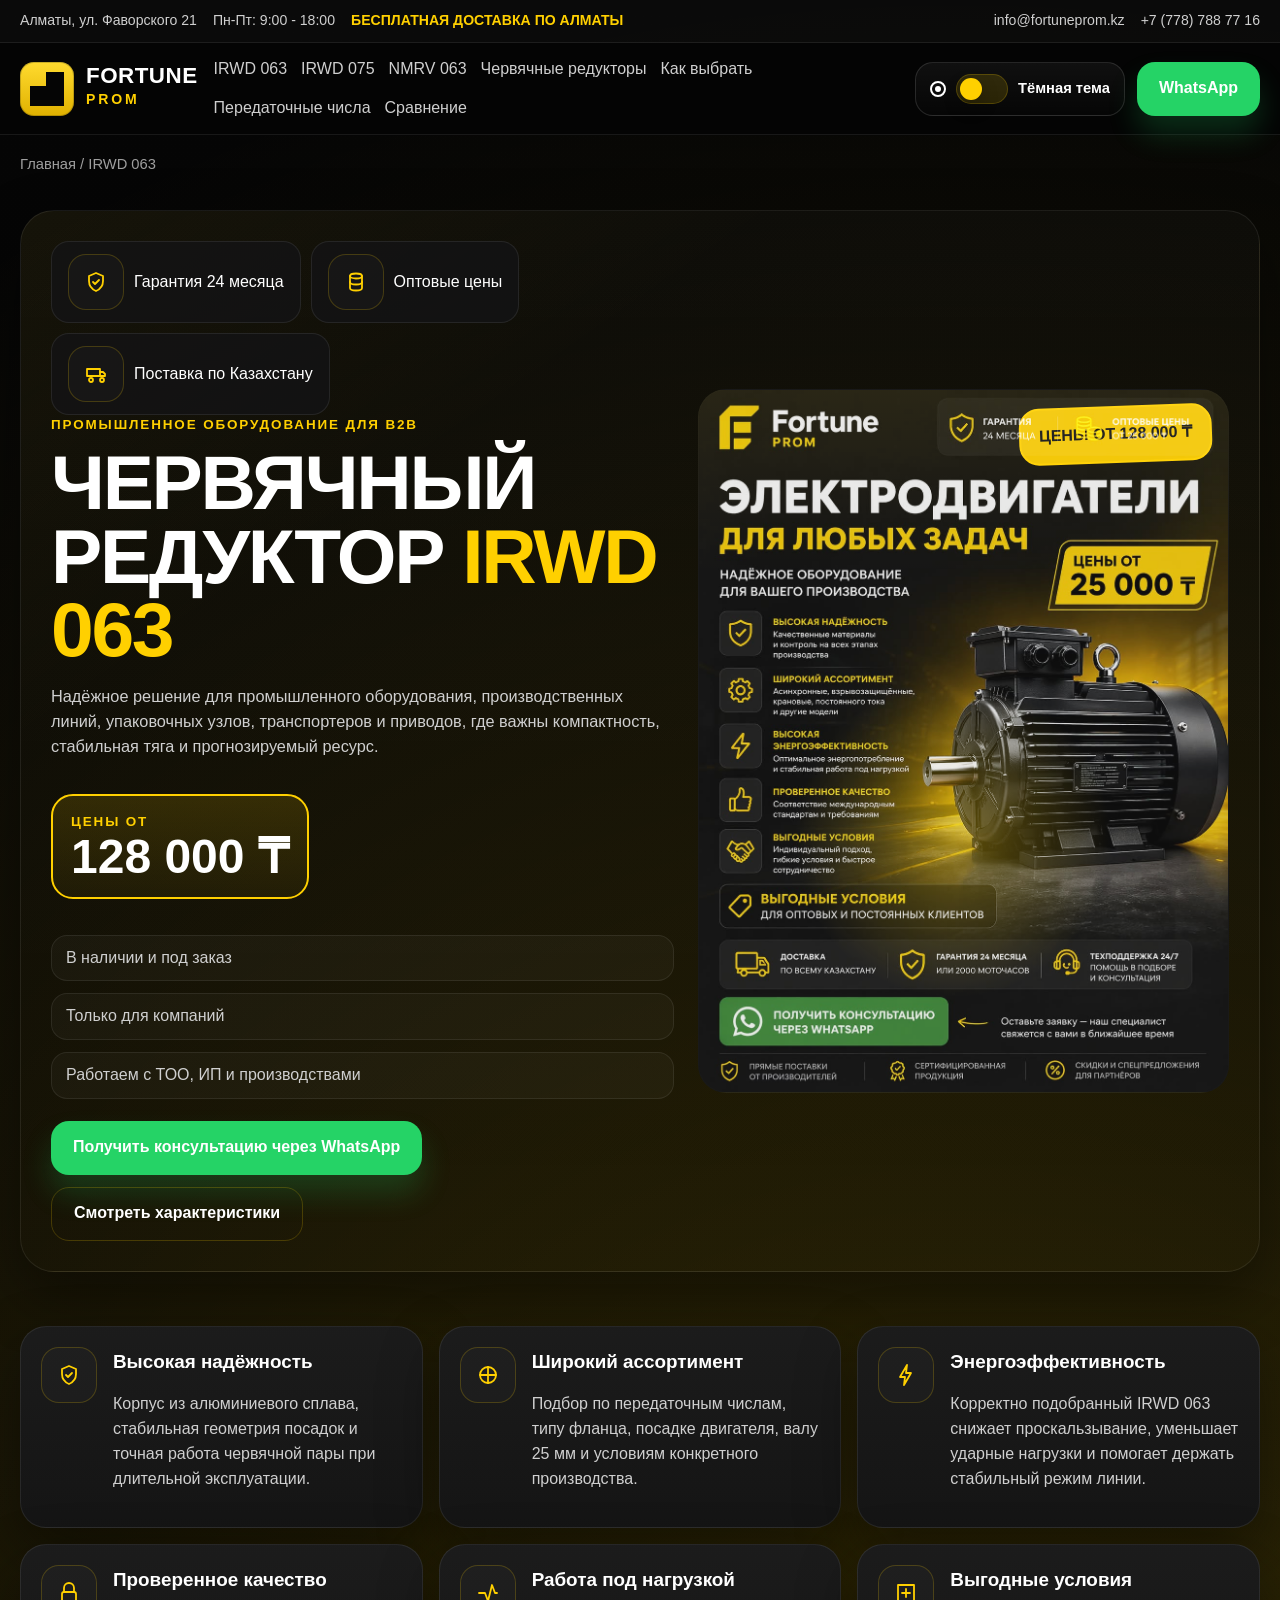
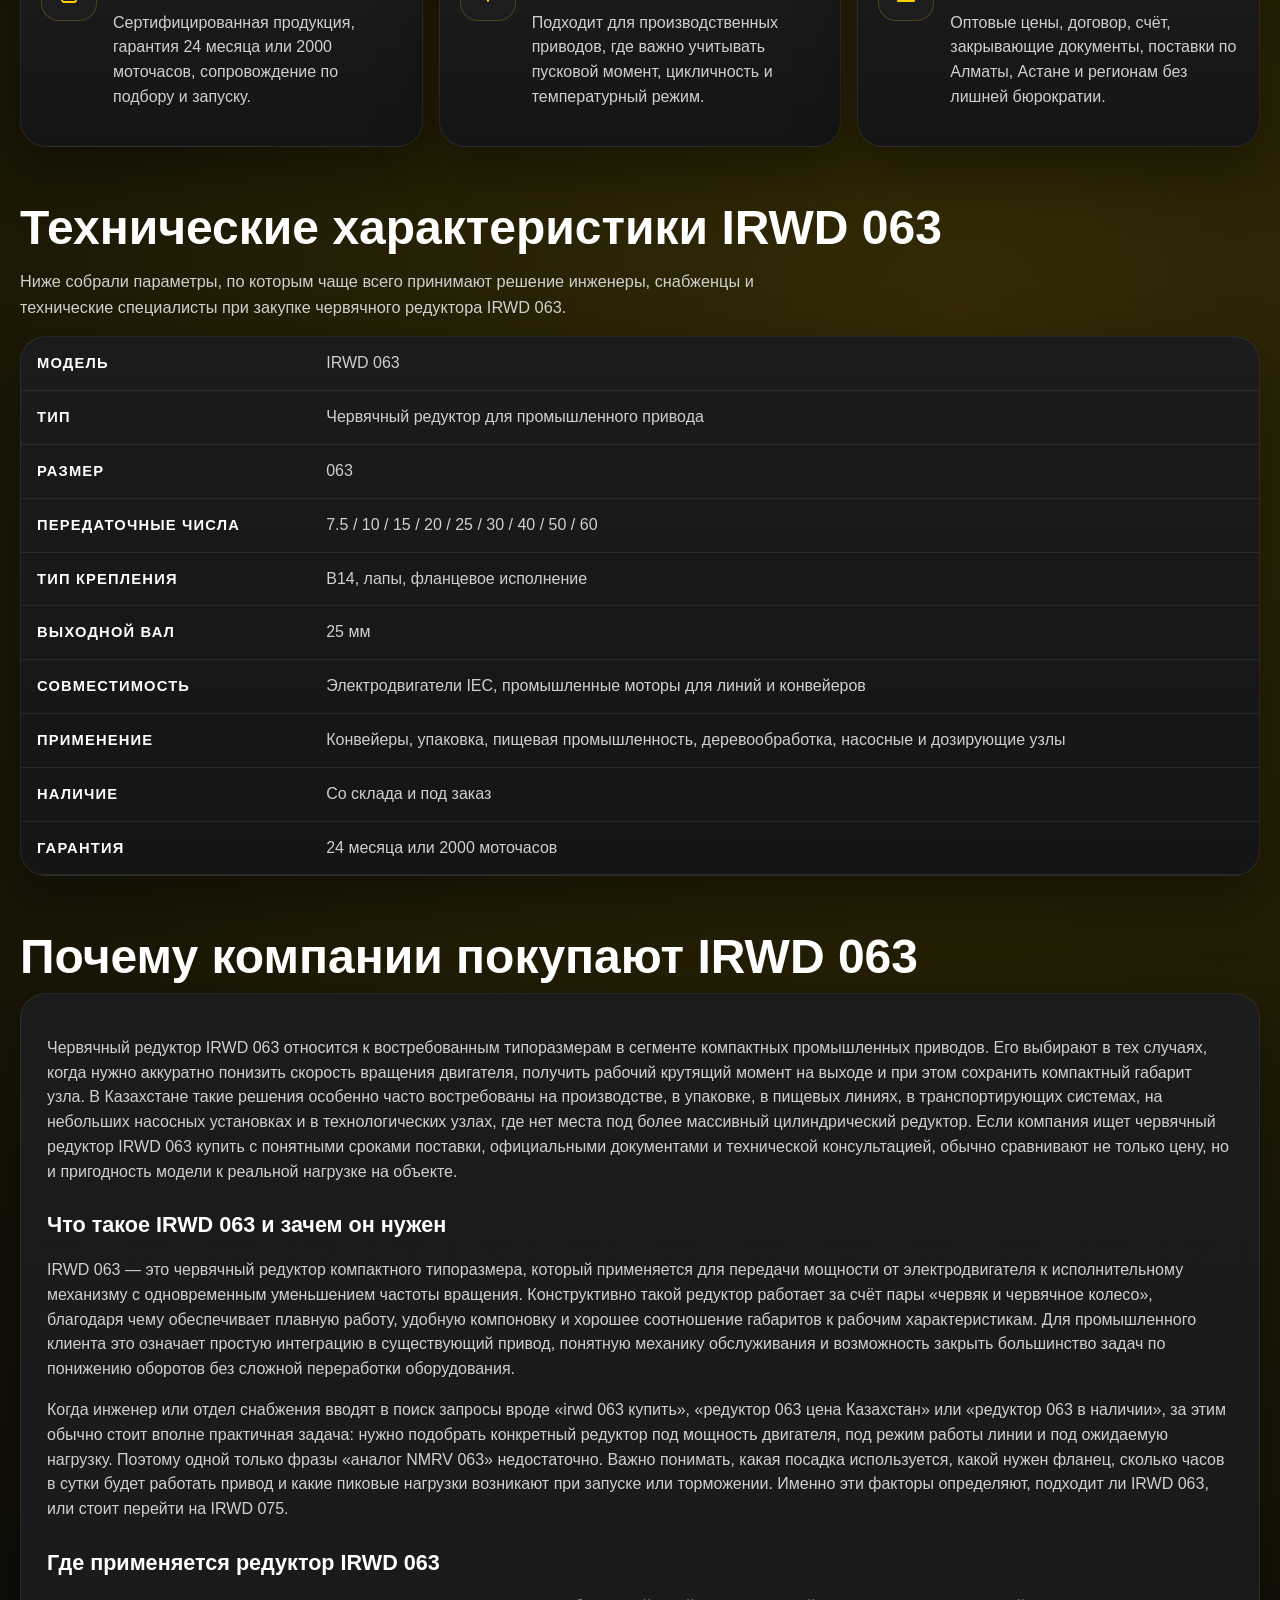
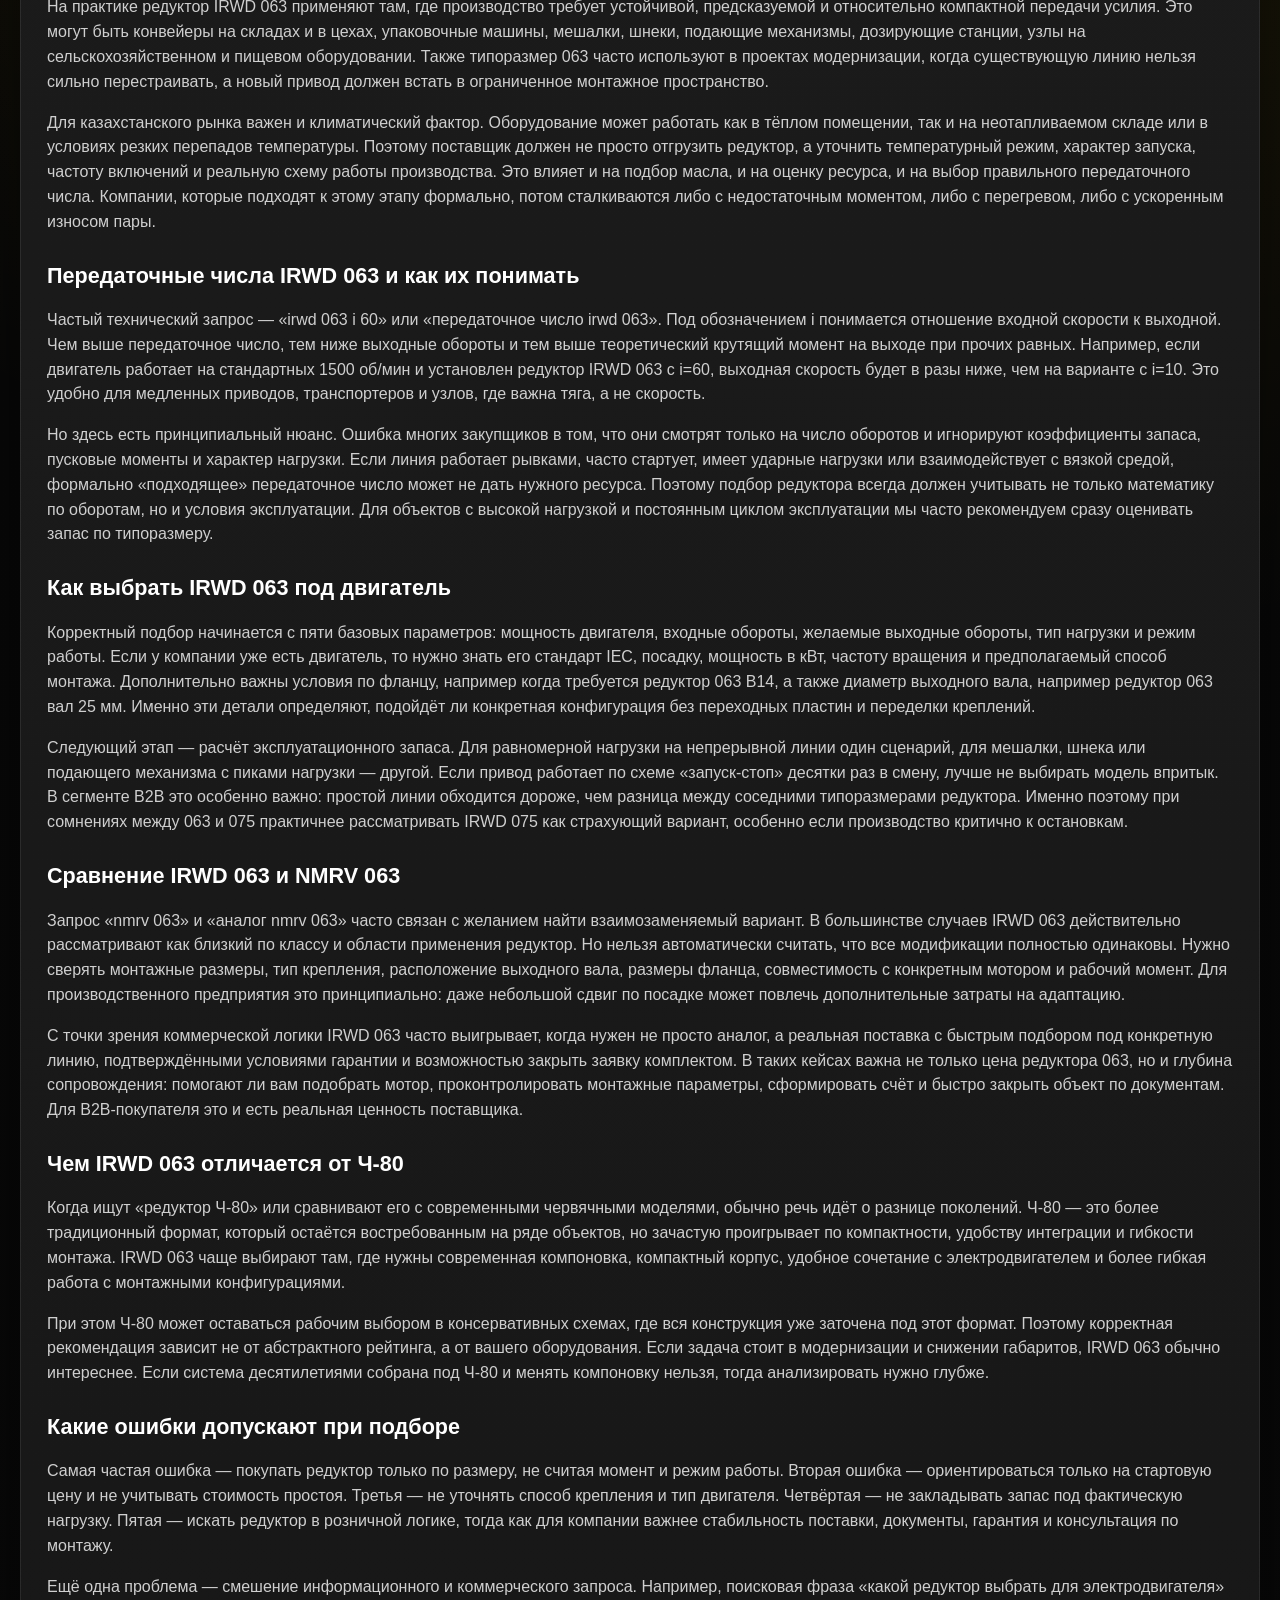
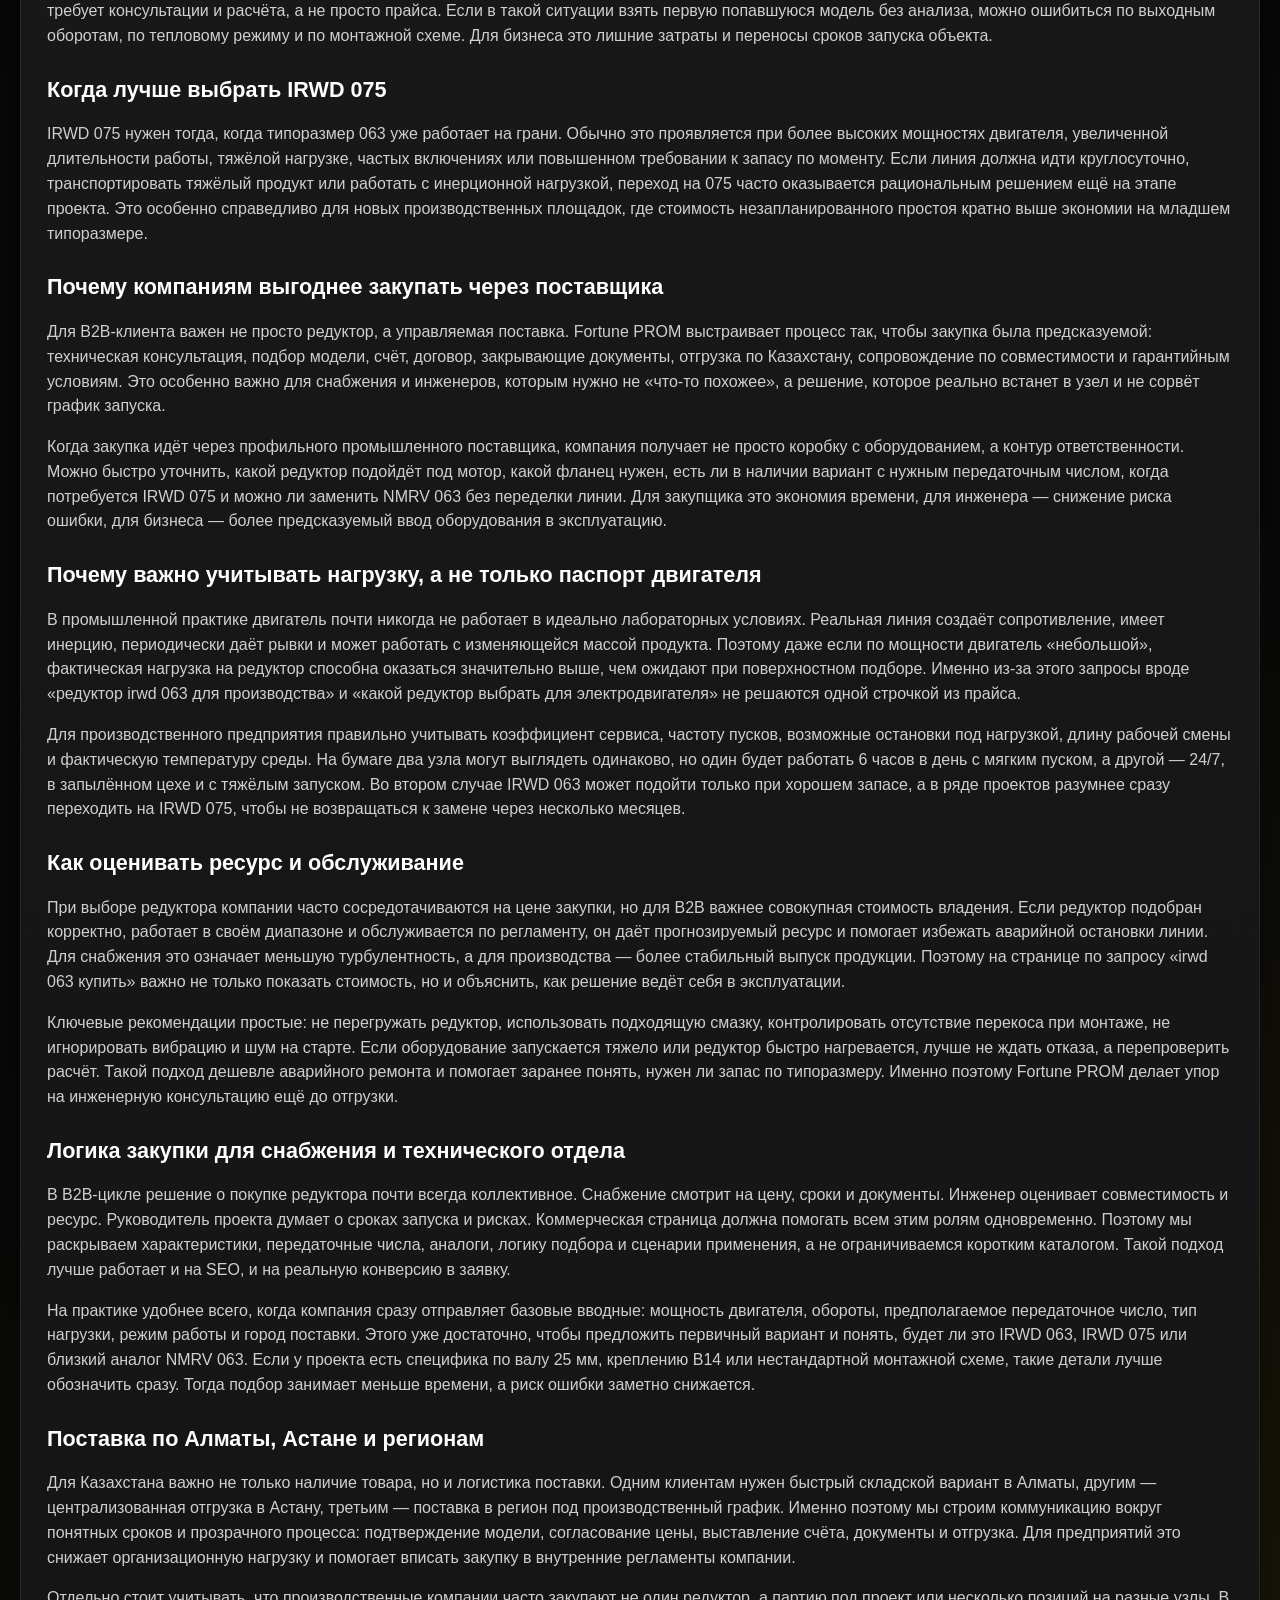
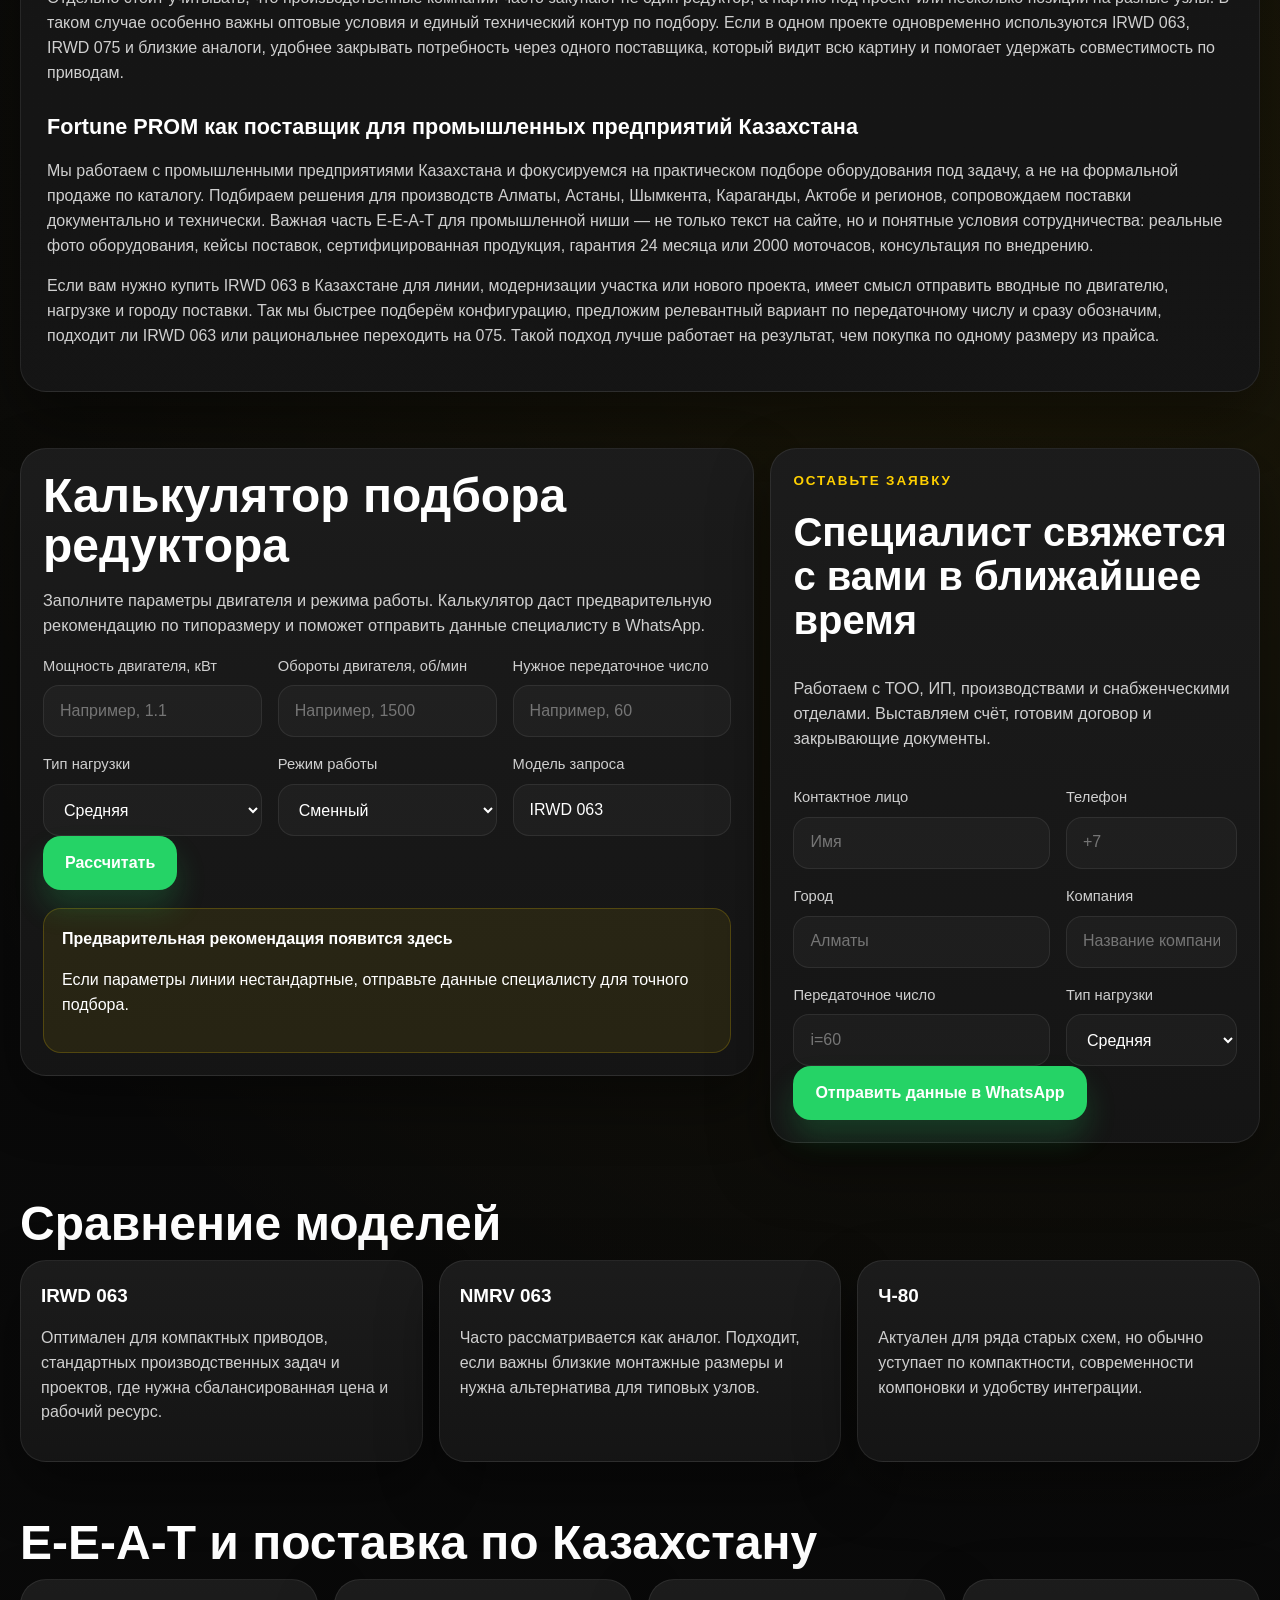
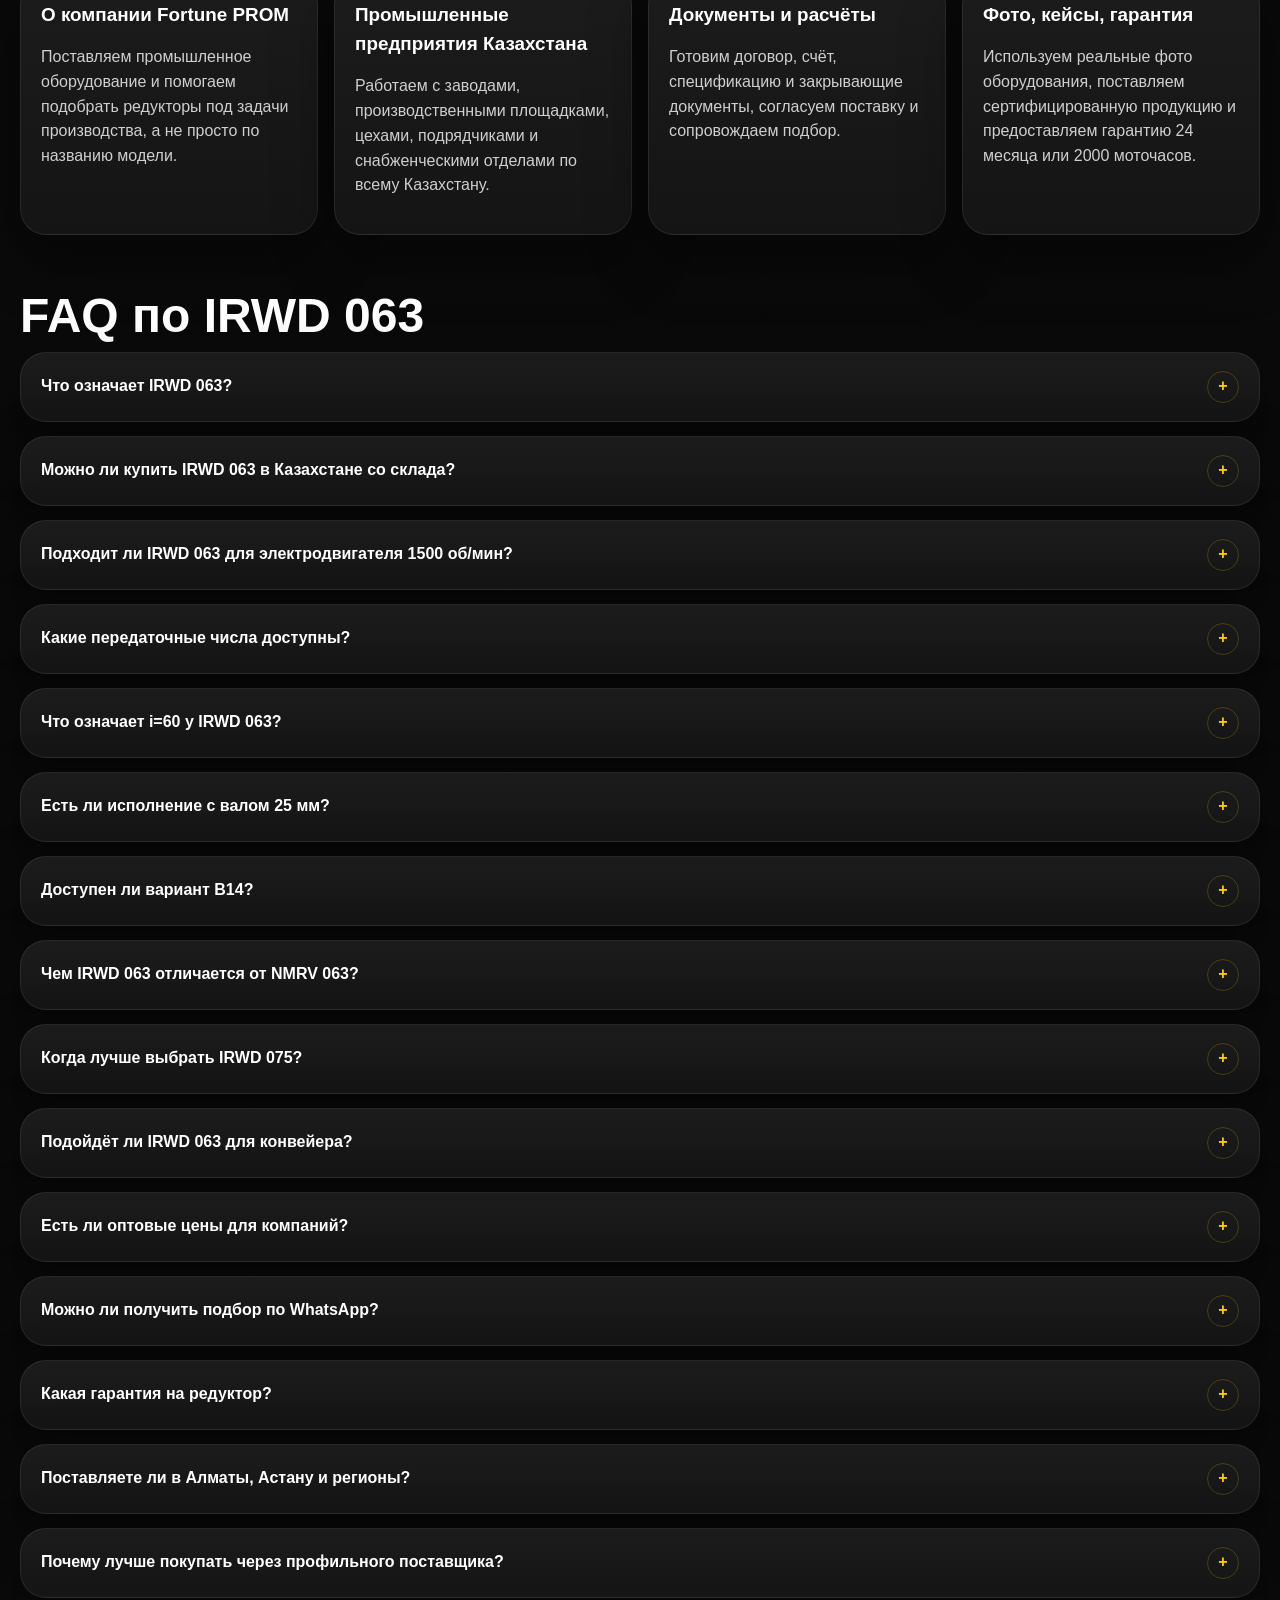
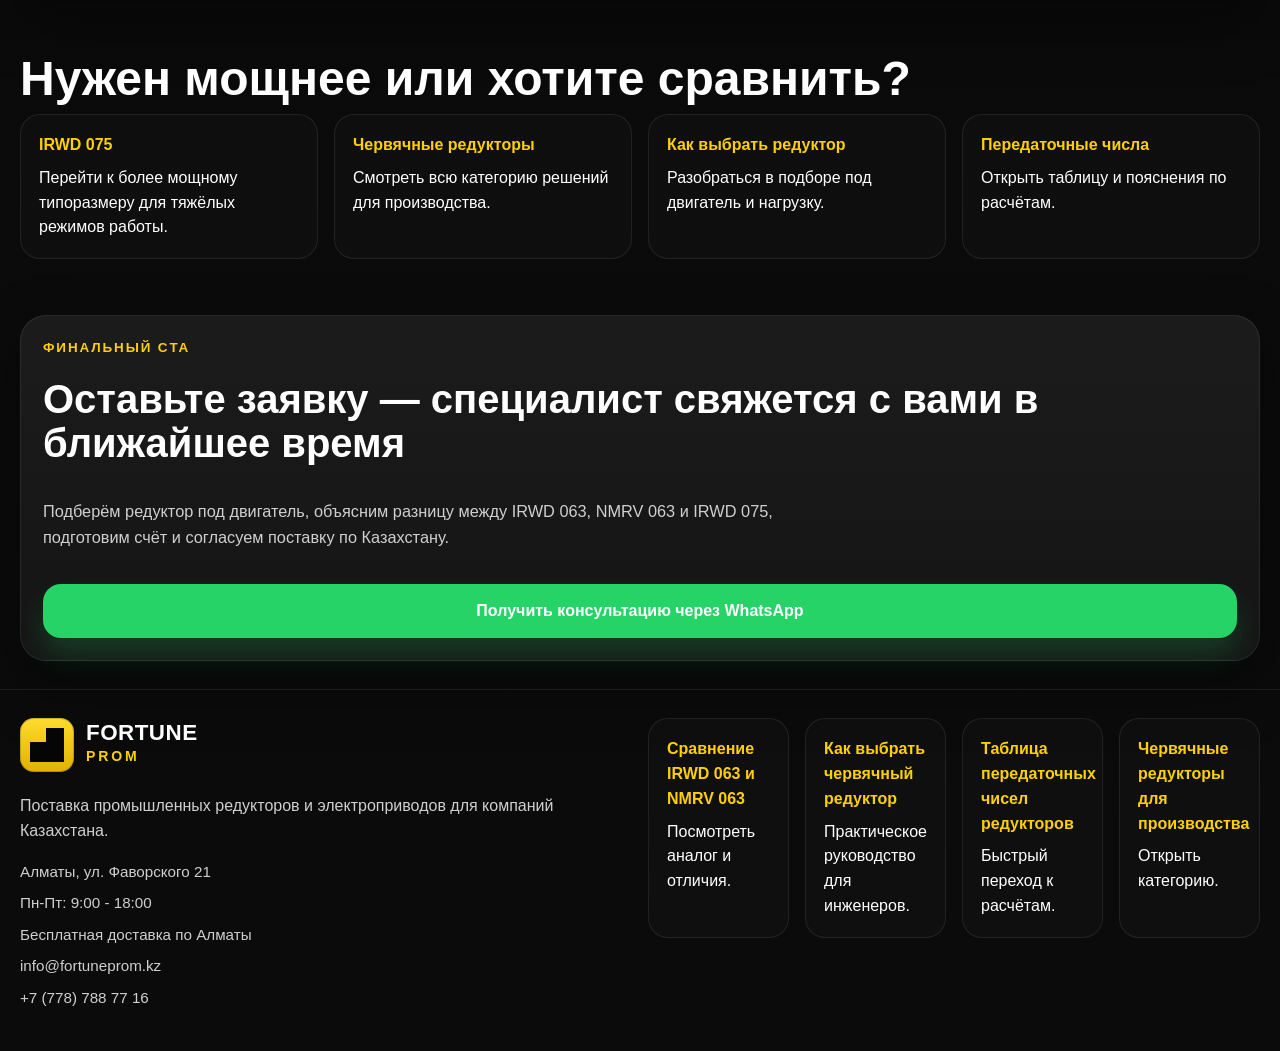
==== index.html @ ce967de5 "Add root index redirect for GitHub Pages" ====
<!DOCTYPE html>
<html lang="ru">
<head>
  <meta charset="UTF-8">
  <meta name="viewport" content="width=device-width, initial-scale=1.0">
  <title>Fortune PROM — IRWD 063</title>
  <meta name="description" content="Переход на основную страницу червячного редуктора IRWD 063.">
  <meta http-equiv="refresh" content="0; url=./irwd-063/">
  <link rel="canonical" href="https://dragunovlab.github.io/irwd-063/irwd-063/">
  <script>
    window.location.replace("./irwd-063/");
  </script>
</head>
<body>
  <p>Перенаправление на <a href="./irwd-063/">основную страницу IRWD 063</a>...</p>
</body>
</html>
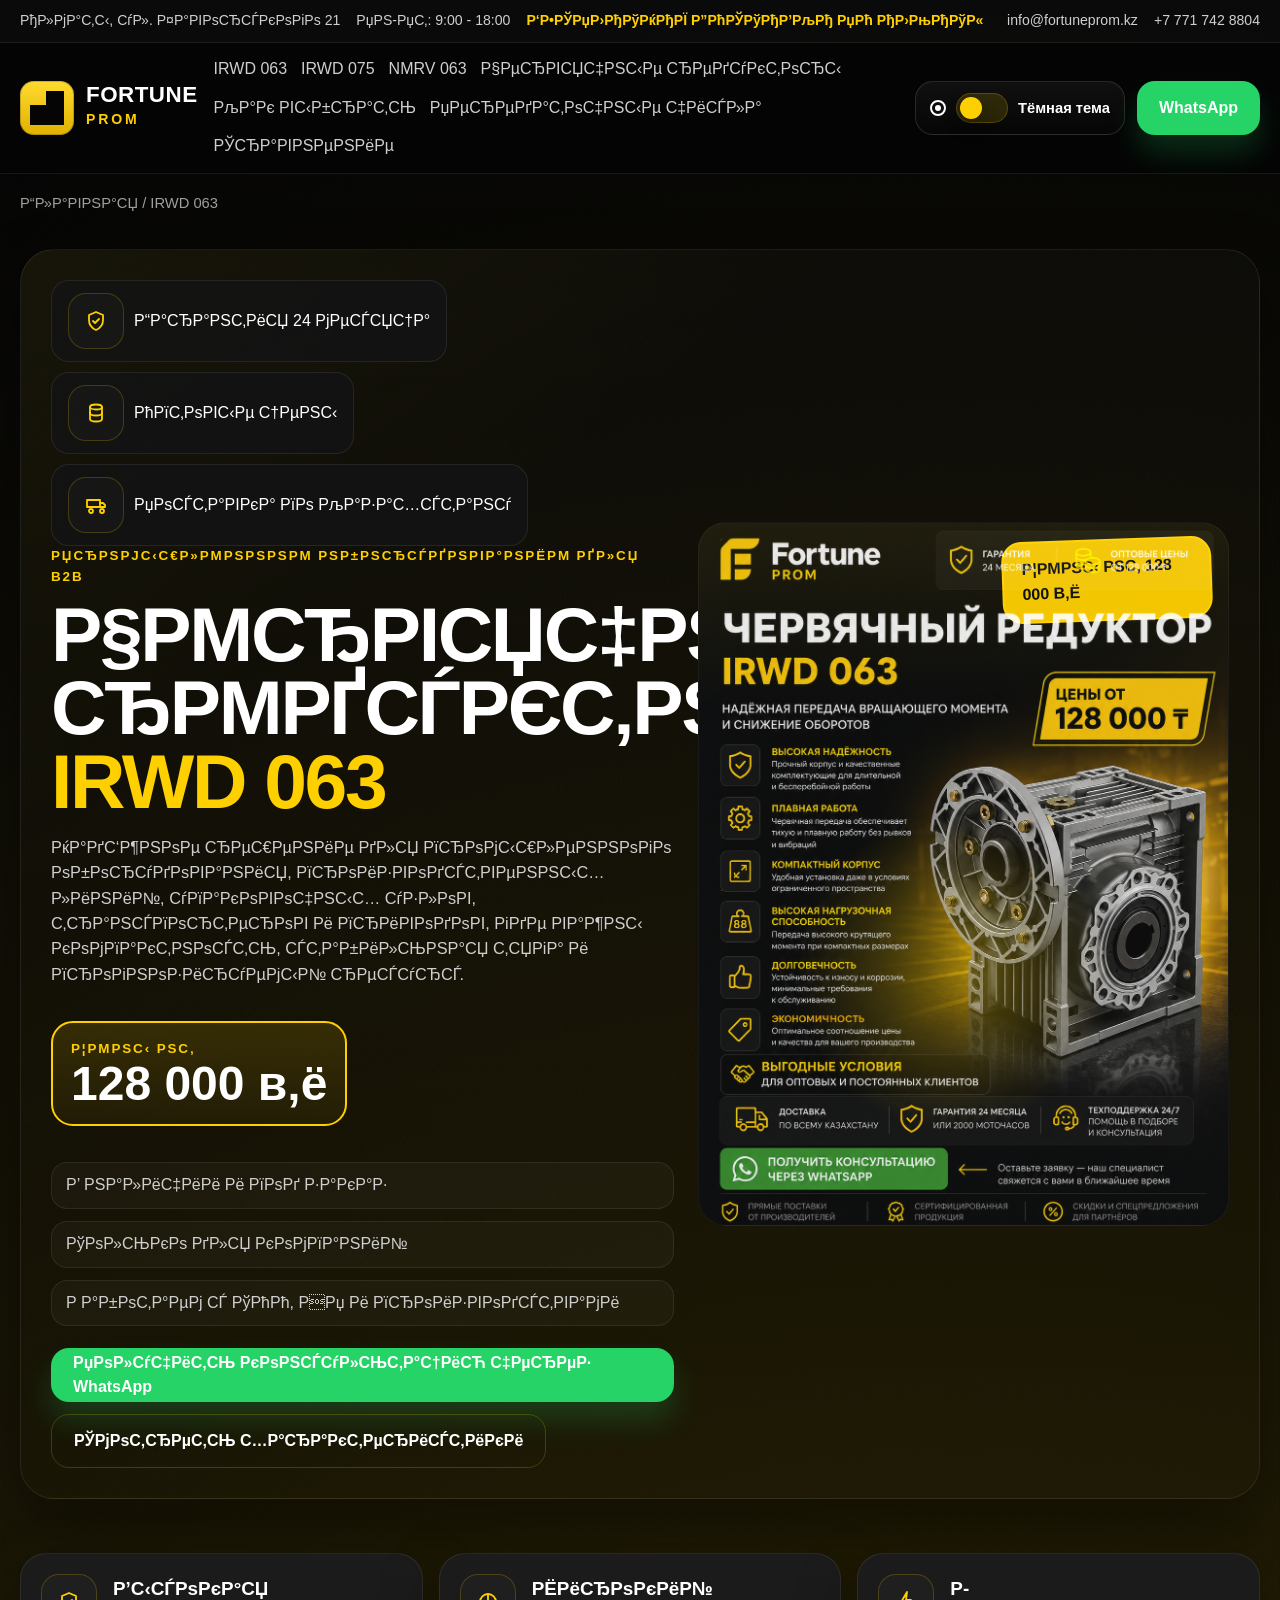
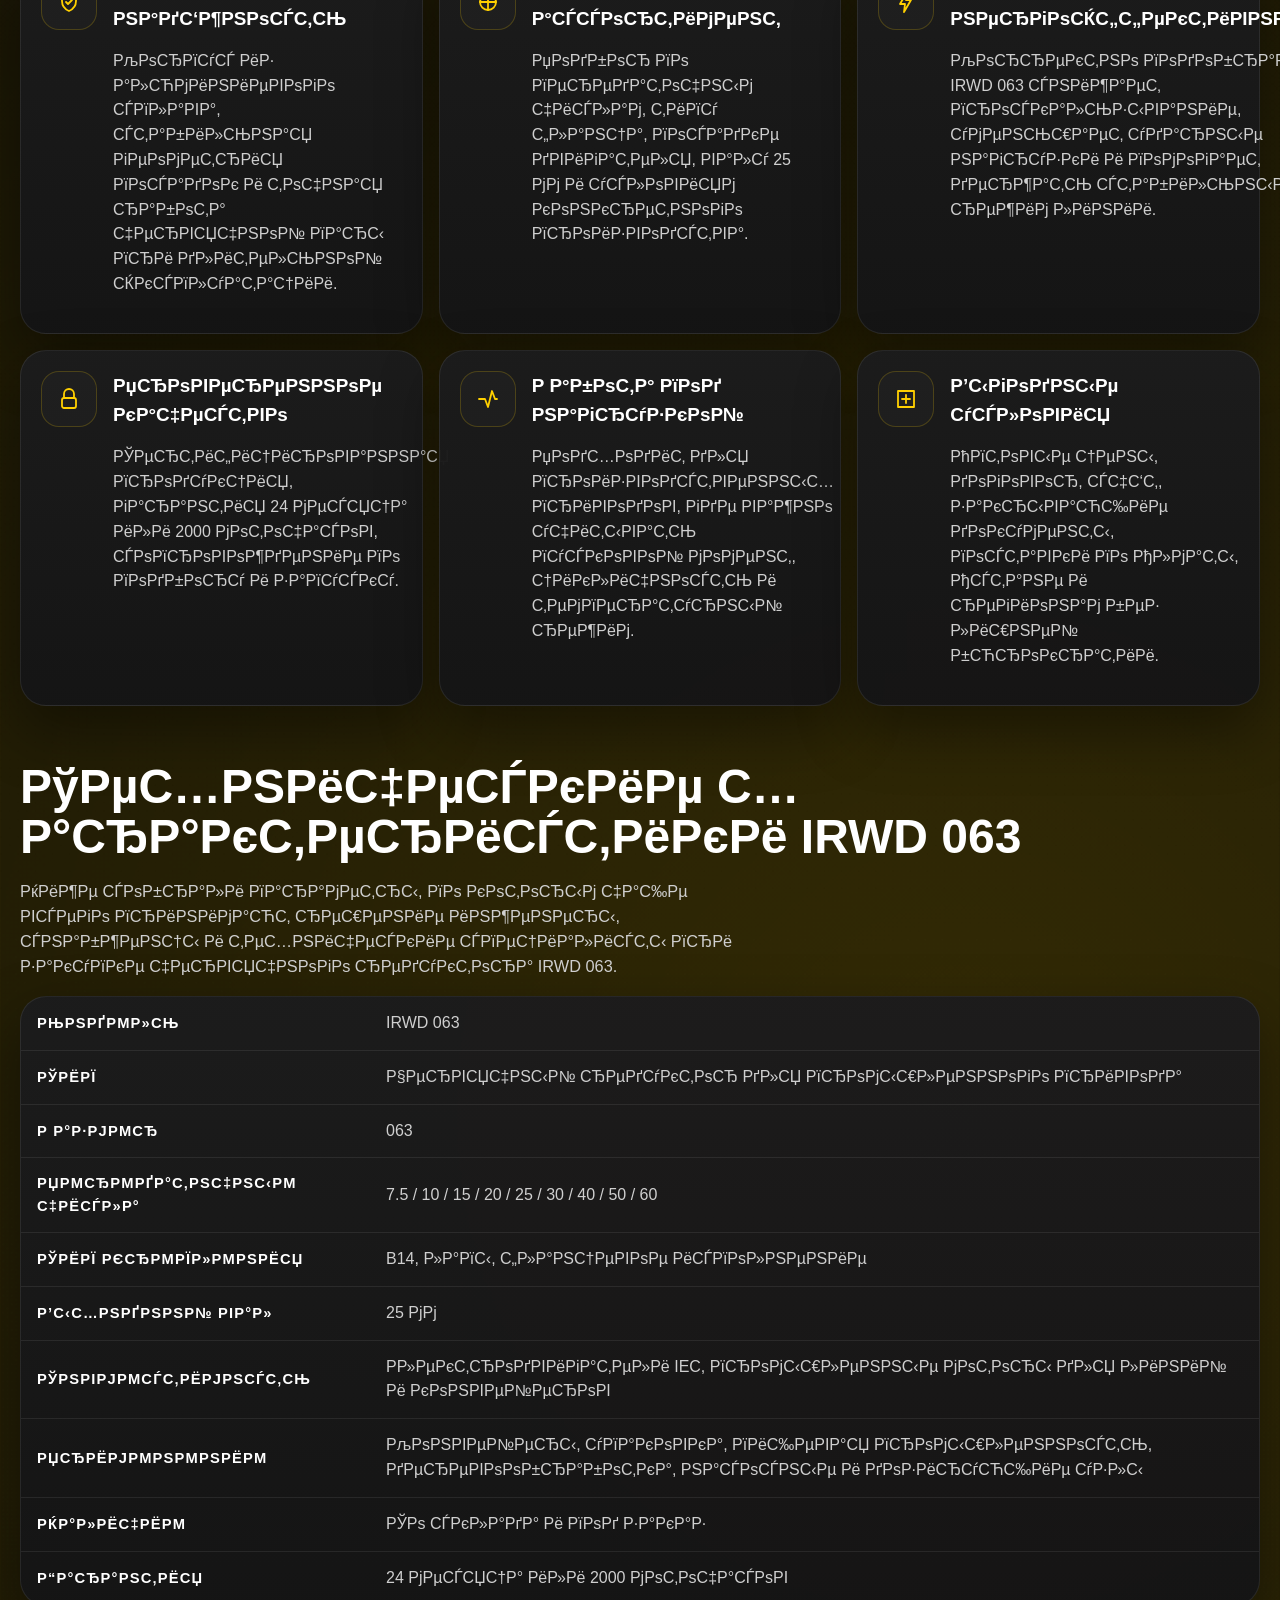
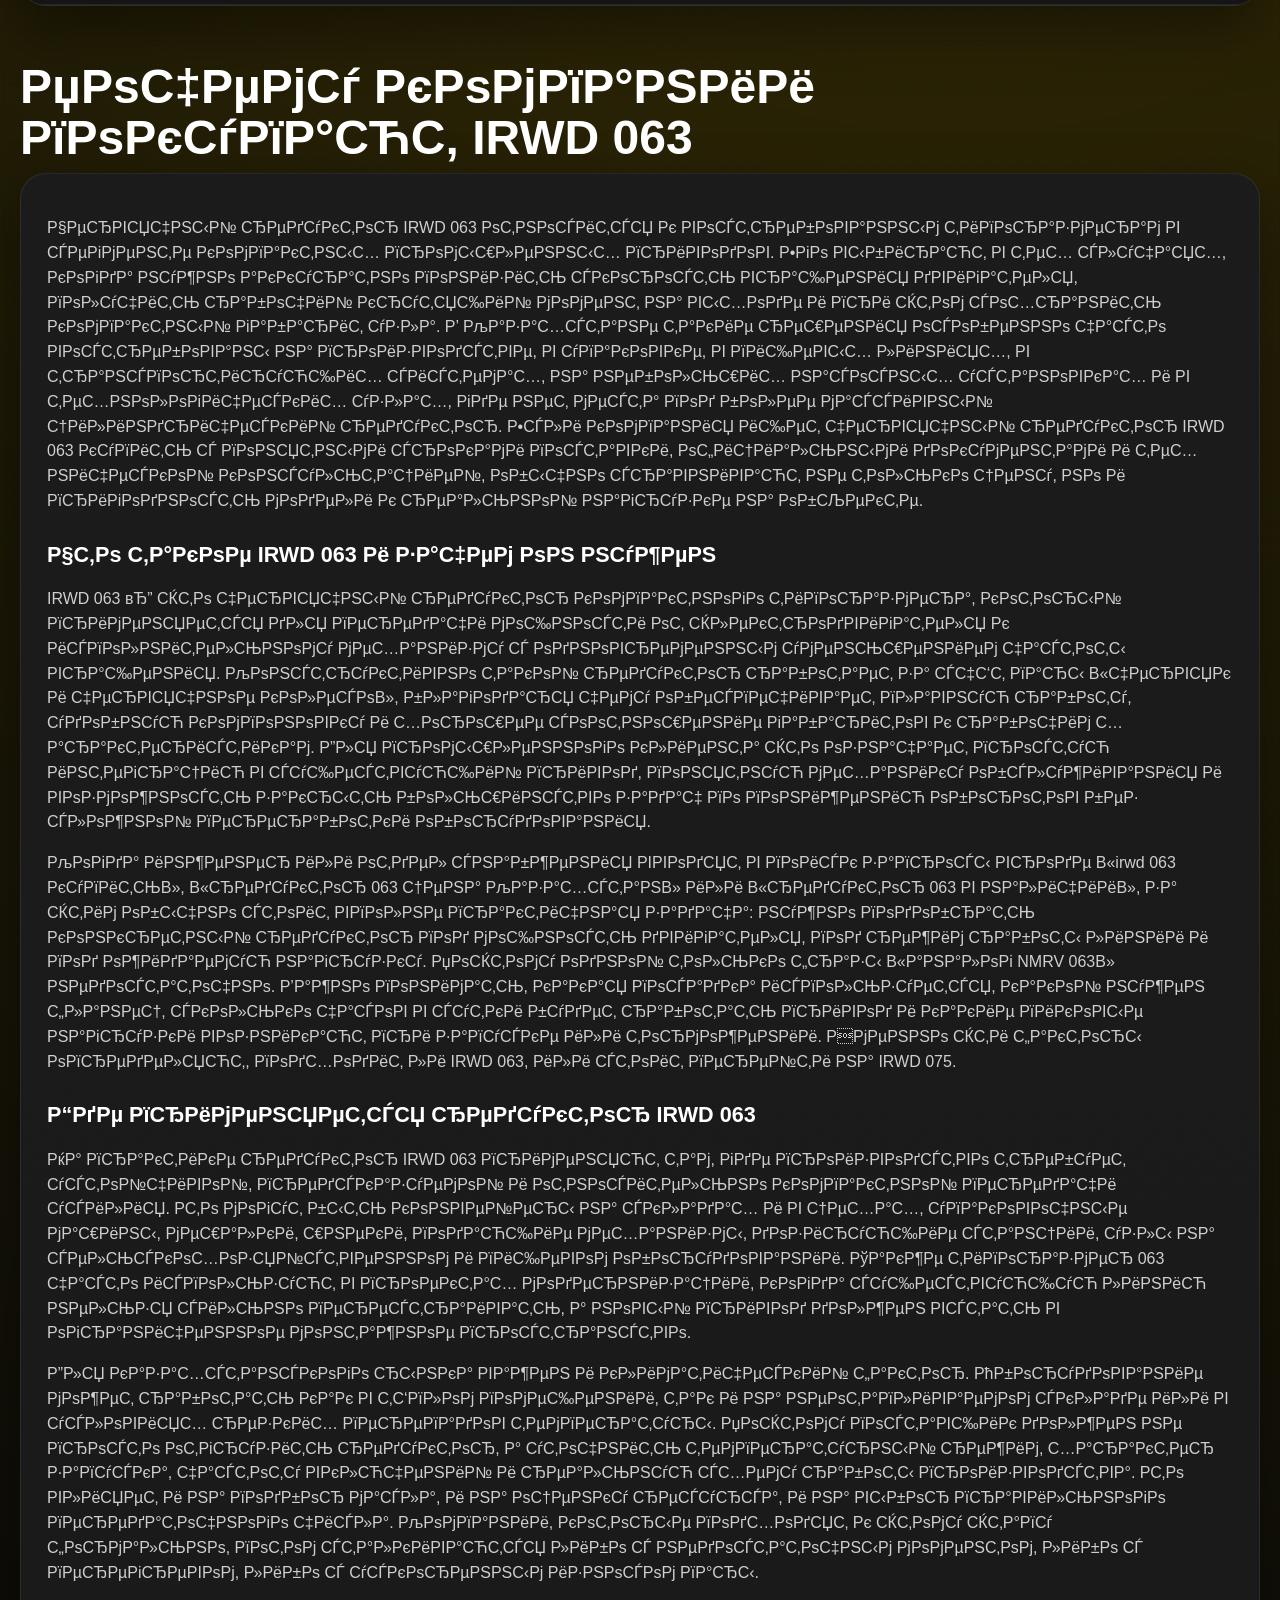
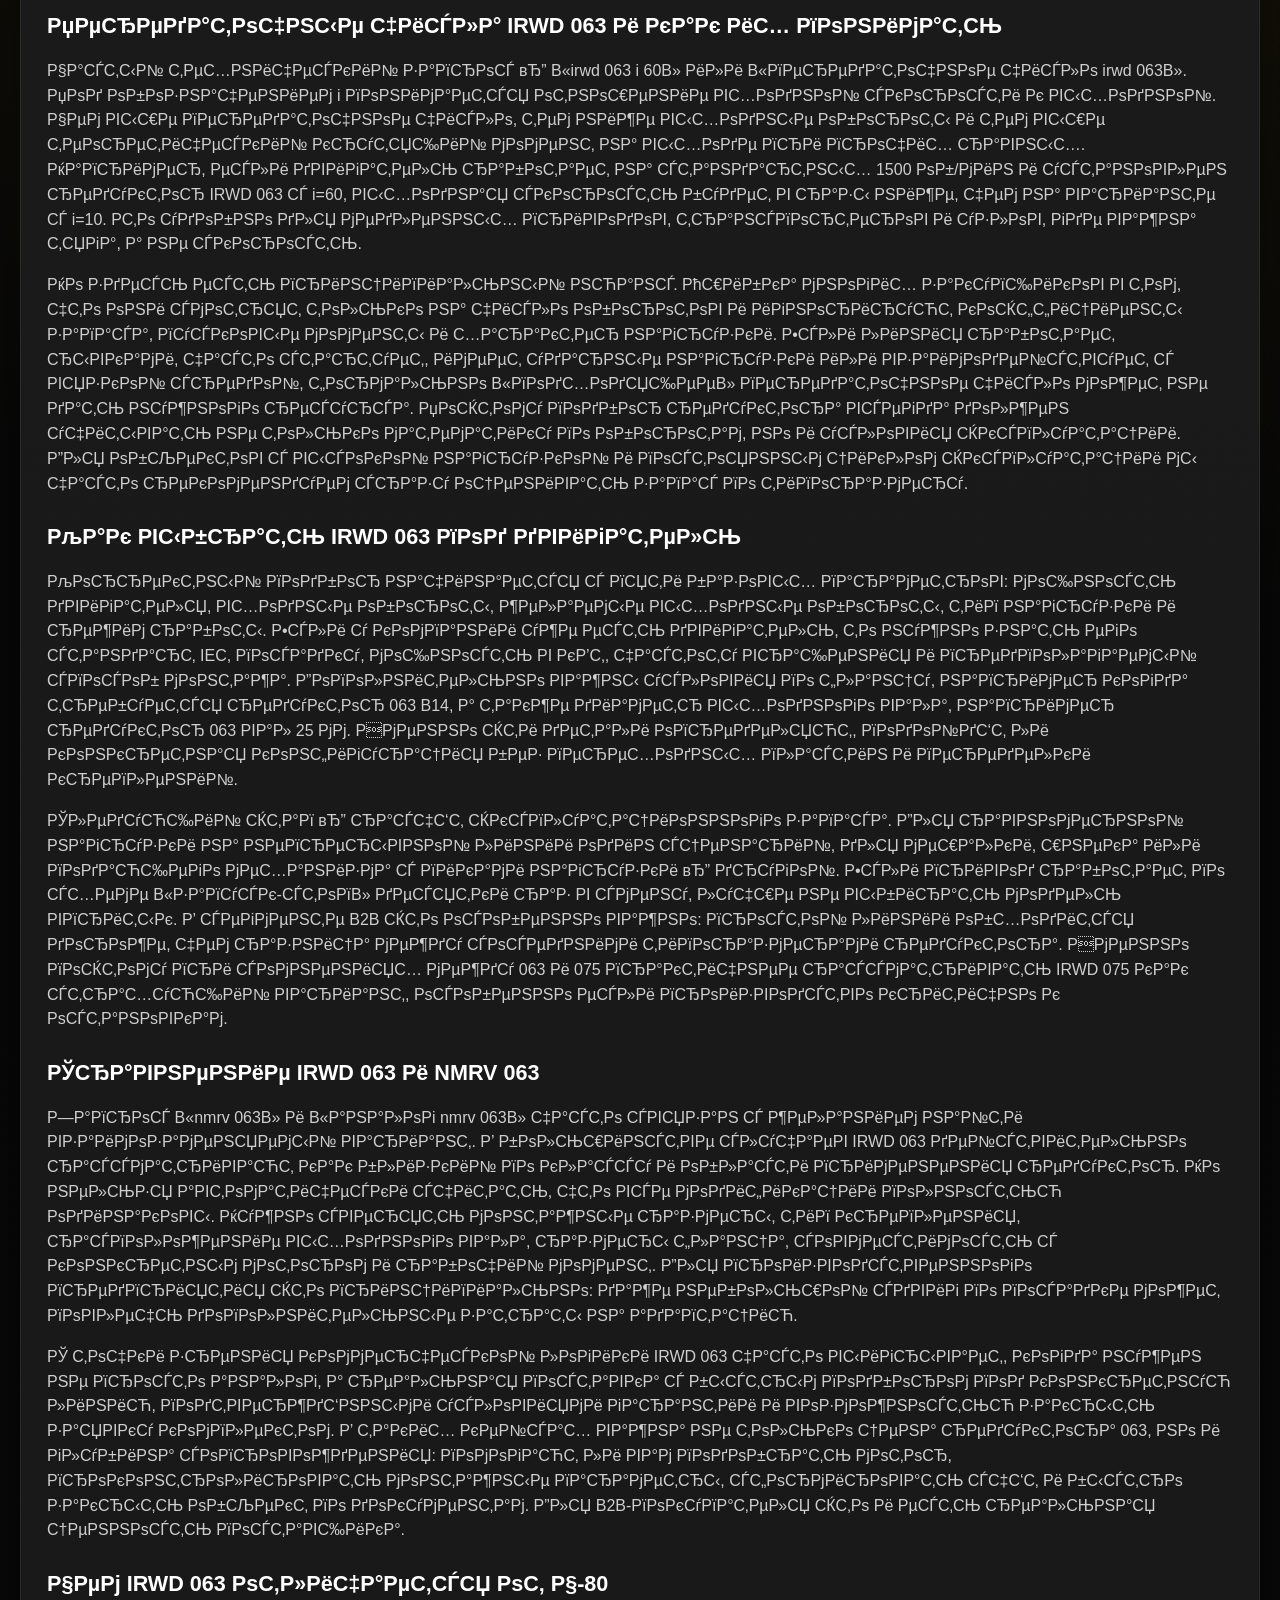
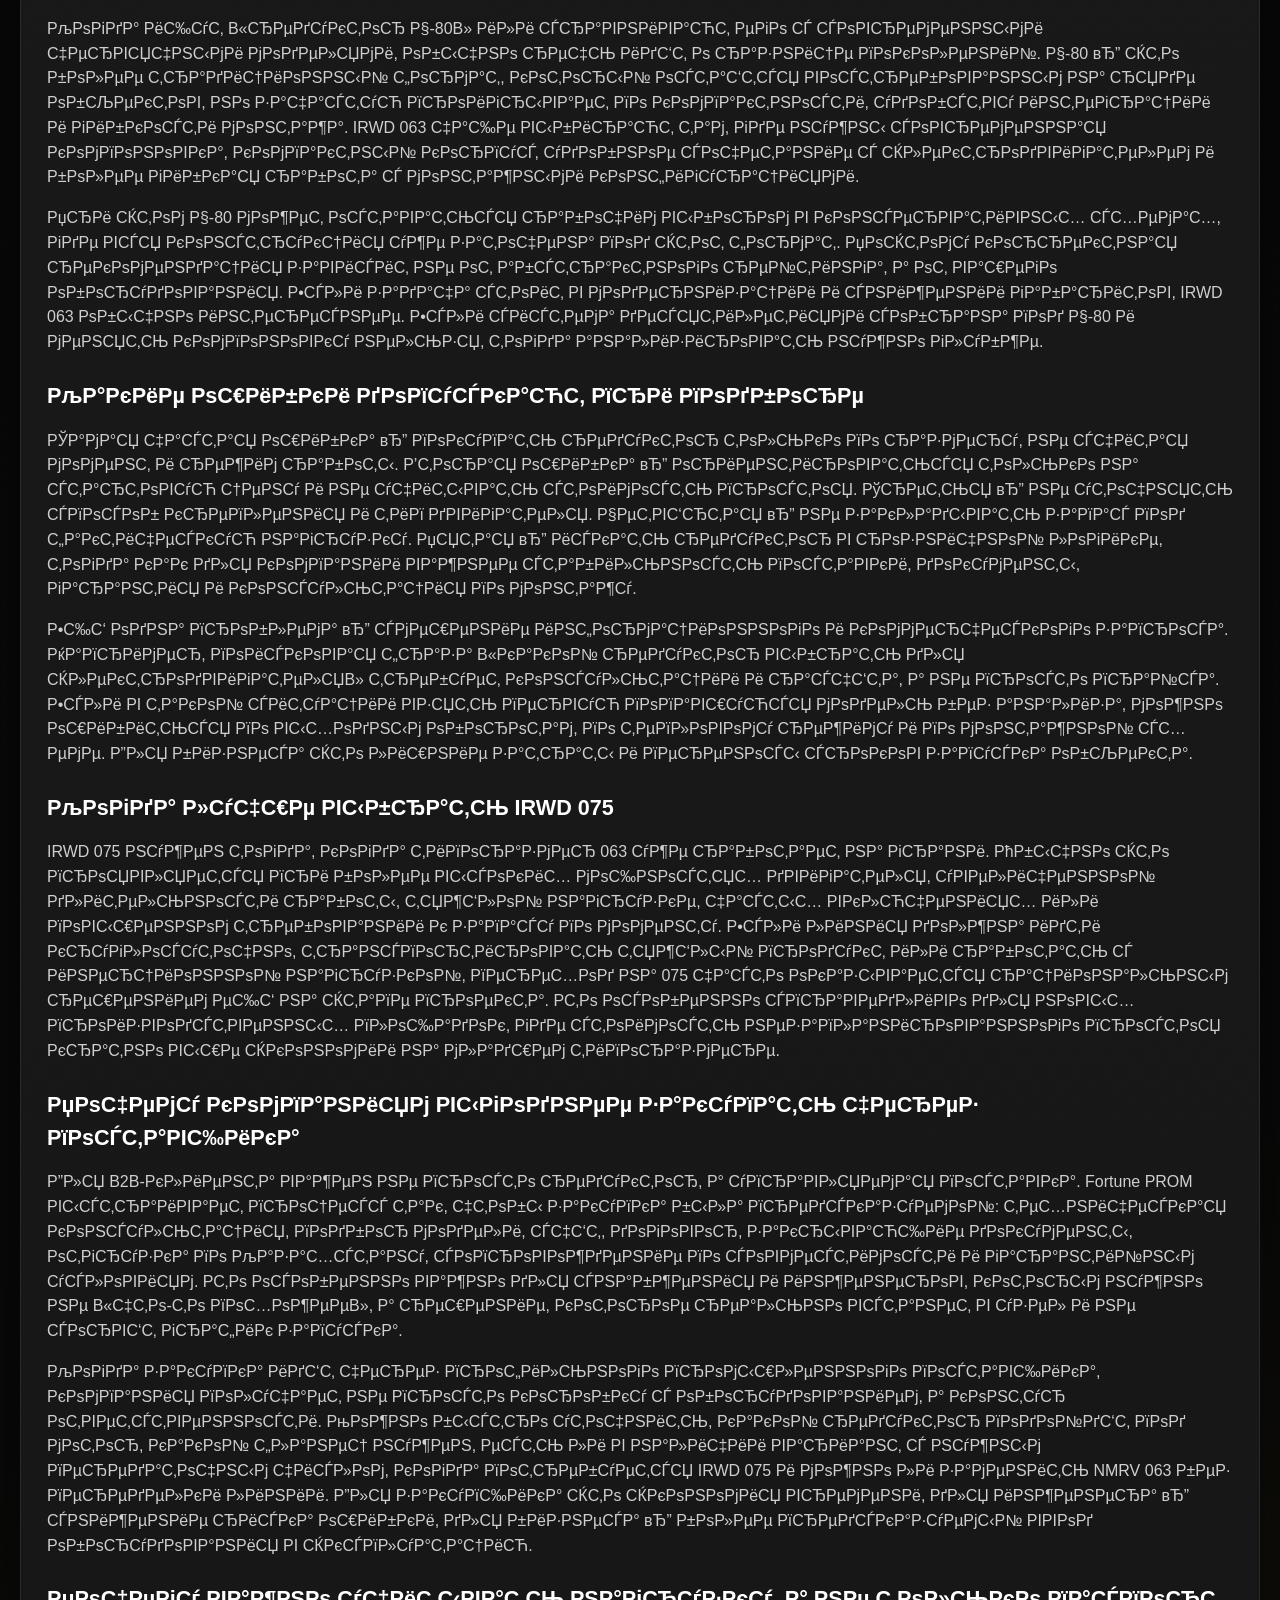
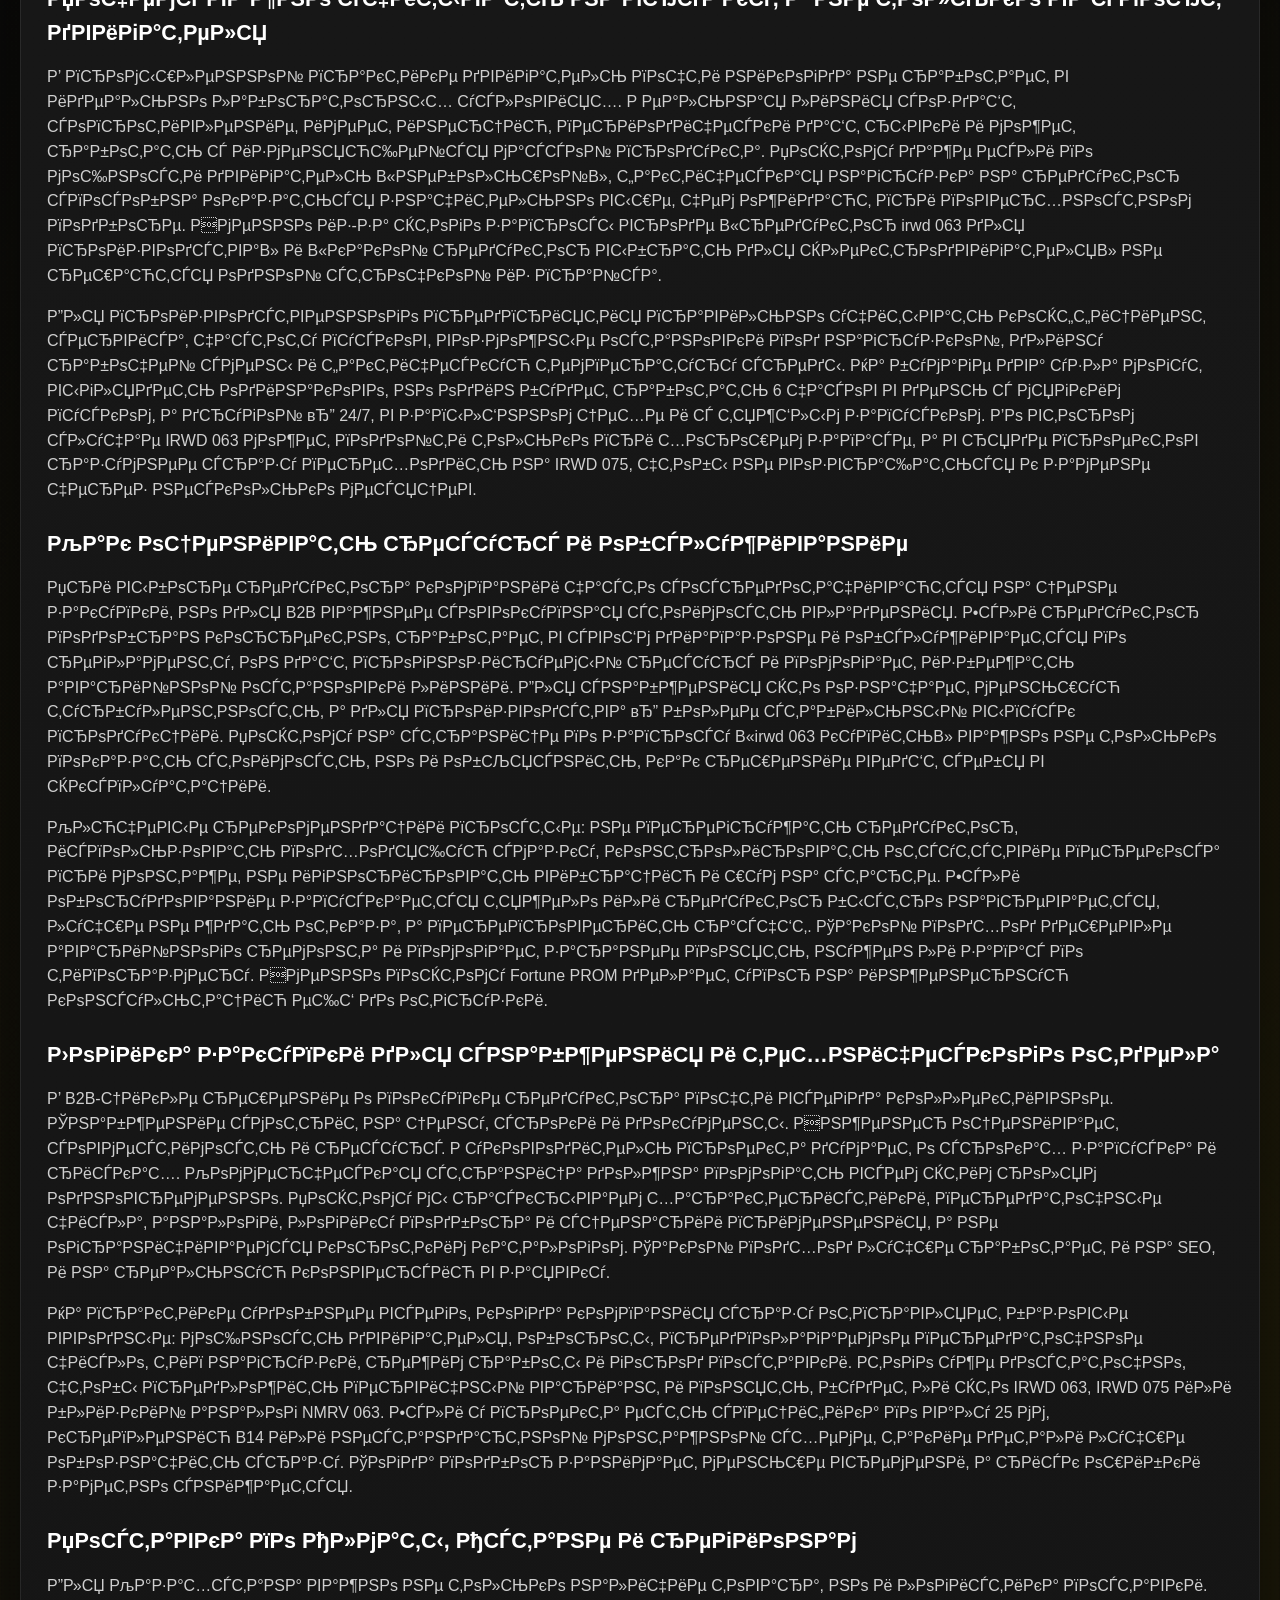
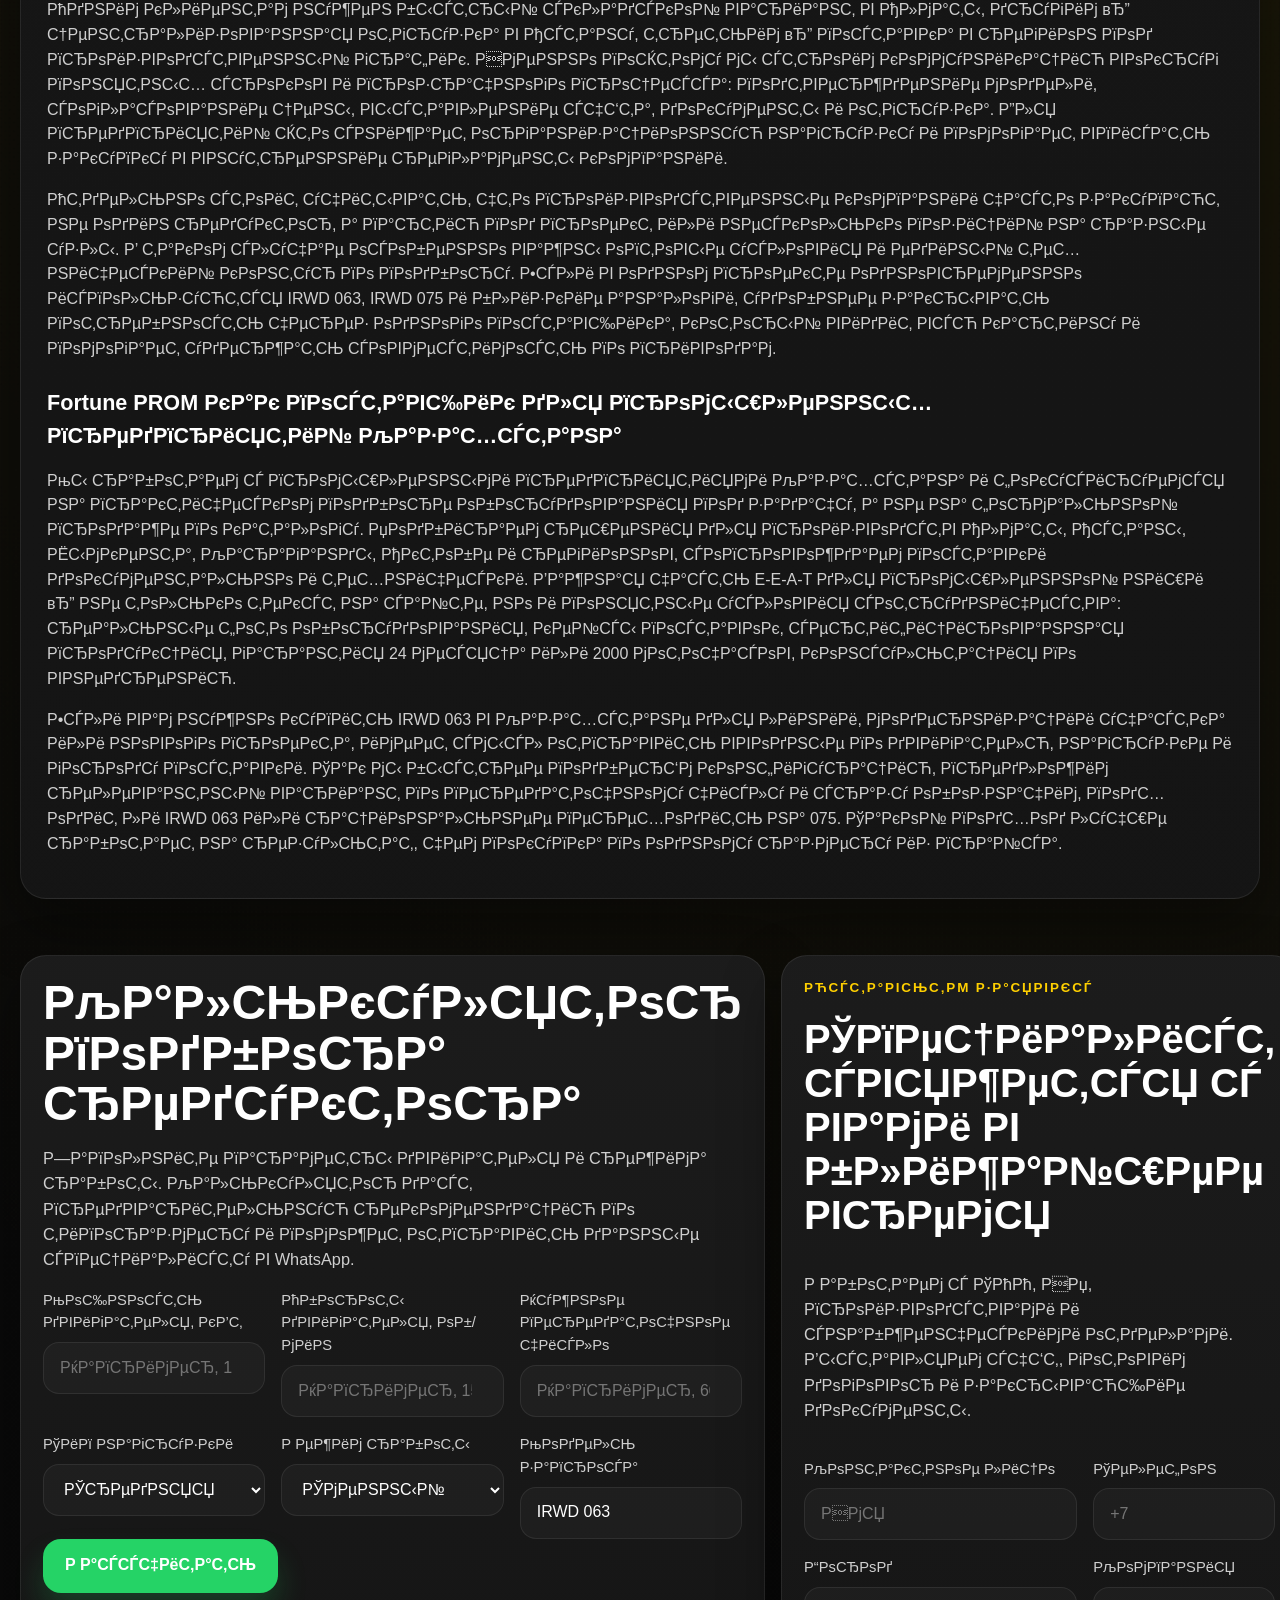
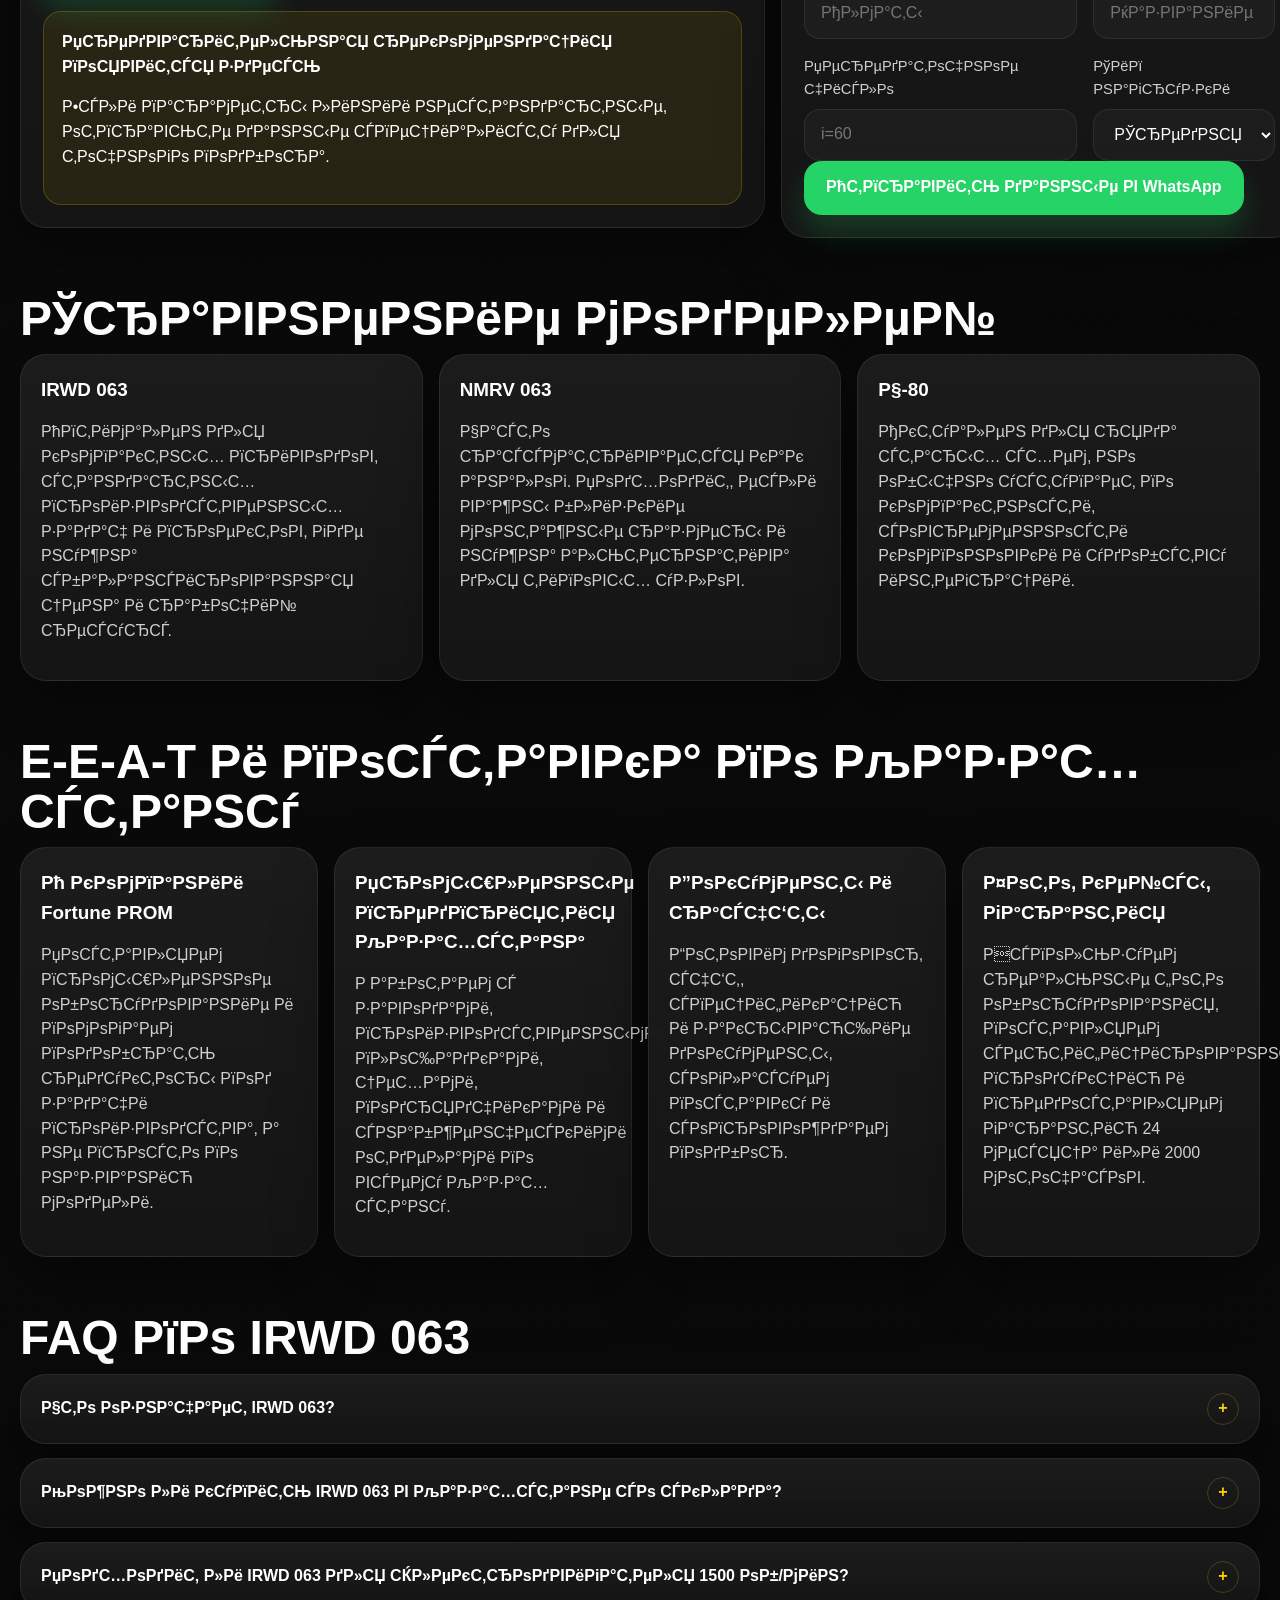
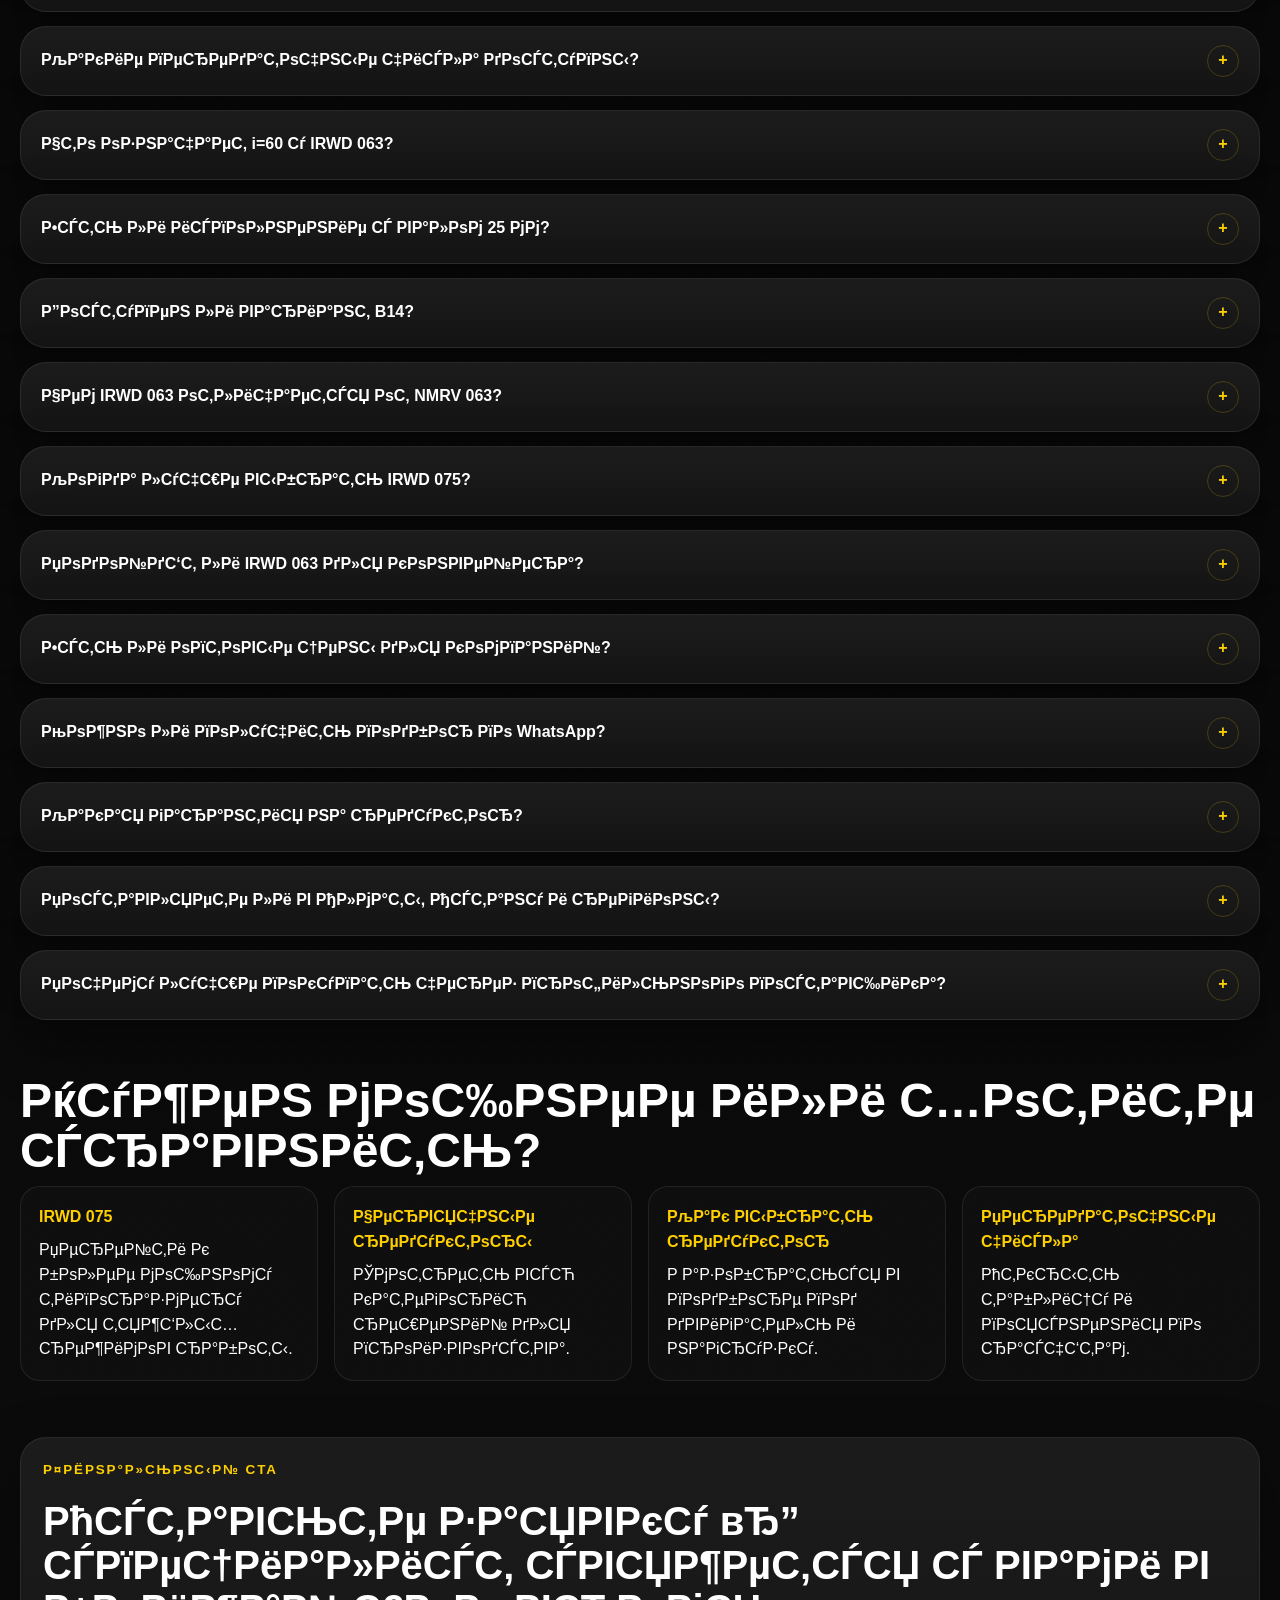
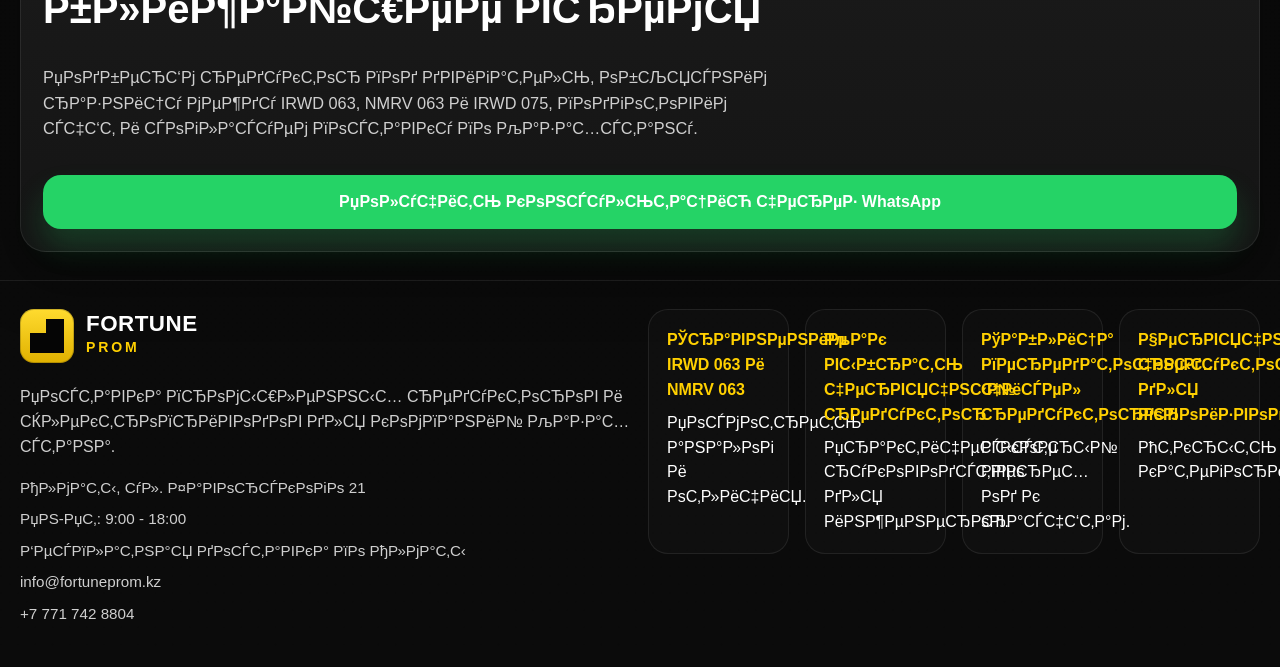
==== commit 8fa2aa44: "Finalize production SEO URLs for GitHub Pages" ====
--- a/index.html
+++ b/index.html
@@ -1,17 +1,376 @@
-<!DOCTYPE html>
+﻿<!DOCTYPE html>
 <html lang="ru">
 <head>
   <meta charset="UTF-8">
   <meta name="viewport" content="width=device-width, initial-scale=1.0">
-  <title>Fortune PROM — IRWD 063</title>
-  <meta name="description" content="Переход на основную страницу червячного редуктора IRWD 063.">
-  <meta http-equiv="refresh" content="0; url=./irwd-063/">
-  <link rel="canonical" href="https://dragunovlab.github.io/irwd-063/irwd-063/">
-  <script>
-    window.location.replace("./irwd-063/");
-  </script>
+  <title>IRWD 063 РєСѓРїРёС‚СЊ РІ РљР°Р·Р°С…СЃС‚Р°РЅРµ вЂ” С†РµРЅР°, С…Р°СЂР°РєС‚РµСЂРёСЃС‚РёРєРё</title>
+  <meta name="description" content="Р§РµСЂРІСЏС‡РЅС‹Р№ СЂРµРґСѓРєС‚РѕСЂ IRWD 063 РґР»СЏ РїСЂРѕРјС‹С€Р»РµРЅРЅРѕРіРѕ РѕР±РѕСЂСѓРґРѕРІР°РЅРёСЏ. Р¦РµРЅР° РѕС‚ 128 000 в‚ё, РїРѕСЃС‚Р°РІРєР° РїРѕ РљР°Р·Р°С…СЃС‚Р°РЅСѓ, РѕРїС‚РѕРІС‹Рµ СѓСЃР»РѕРІРёСЏ РґР»СЏ РєРѕРјРїР°РЅРёР№.">
+  <link rel="canonical" href="https://dragunovlab.github.io/irwd-063/">
+  <link rel="stylesheet" href="./assets/css/style.css">
 </head>
 <body>
-  <p>Перенаправление на <a href="./irwd-063/">основную страницу IRWD 063</a>...</p>
+  <div class="topbar">
+    <div class="container topbar-inner">
+      <div class="topbar-meta">
+        <span class="topbar-item">РђР»РјР°С‚С‹, СѓР». Р¤Р°РІРѕСЂСЃРєРѕРіРѕ 21</span>
+        <span class="topbar-item">РџРЅ-РџС‚: 9:00 - 18:00</span>
+        <span class="topbar-item"><strong>Р‘Р•РЎРџР›РђРўРќРђРЇ Р”РћРЎРўРђР’РљРђ РџРћ РђР›РњРђРўР«</strong></span>
+      </div>
+      <div class="topbar-contact">
+        <a class="topbar-item" href="mailto:info@fortuneprom.kz">info@fortuneprom.kz</a>
+        <a class="topbar-item" href="tel:+77717428804">+7 771 742 8804</a>
+      </div>
+    </div>
+  </div>
+  <header class="site-header">
+    <div class="container header-inner">
+      <a class="logo" href="./">
+        <span class="logo-mark" aria-hidden="true"></span>
+        <span class="logo-text"><strong>Fortune</strong><span>PROM</span></span>
+      </a>
+      <button class="nav-toggle" type="button" aria-label="РћС‚РєСЂС‹С‚СЊ РјРµРЅСЋ" aria-expanded="false" data-nav-toggle><span></span></button>
+      <nav class="site-nav" data-nav>
+        <a href="./">IRWD 063</a>
+        <a href="./irwd-075/">IRWD 075</a>
+        <a href="./nmrv-063/">NMRV 063</a>
+        <a href="./chervyachnye-reduktory/">Р§РµСЂРІСЏС‡РЅС‹Рµ СЂРµРґСѓРєС‚РѕСЂС‹</a>
+        <a href="./kak-vybrat-reduktor/">РљР°Рє РІС‹Р±СЂР°С‚СЊ</a>
+        <a href="./peredatochnye-chisla-reduktorov/">РџРµСЂРµРґР°С‚РѕС‡РЅС‹Рµ С‡РёСЃР»Р°</a>
+        <a href="./sravnenie-reduktorov/">РЎСЂР°РІРЅРµРЅРёРµ</a>
+      </nav>
+      <div class="header-actions">
+        <button class="theme-toggle" type="button" aria-pressed="false" data-theme-toggle>
+          <span class="theme-toggle-icon" aria-hidden="true"></span>
+          <span class="theme-toggle-track" aria-hidden="true"><span class="theme-toggle-thumb"></span></span>
+          <span class="theme-toggle-label" data-theme-label>РўС‘РјРЅР°СЏ С‚РµРјР°</span>
+        </button>
+        <a class="whatsapp-button desktop-only" href="https://wa.me/77717428804" target="_blank" rel="noopener">WhatsApp</a>
+      </div>
+    </div>
+  </header>
+
+  <div class="container breadcrumbs"><a href="./">Р“Р»Р°РІРЅР°СЏ</a> / IRWD 063</div>
+
+  <section class="hero">
+    <div class="container hero-shell">
+      <div class="hero-grid">
+        <div>
+          <div class="hero-badges">
+            <div class="badge-row">
+              <div class="badge"><span class="mini-icon"><svg viewBox="0 0 24 24"><path d="M12 3l7 3v5c0 5-3.3 8.4-7 10-3.7-1.6-7-5-7-10V6l7-3Z"/><path d="m9 12 2 2 4-4"/></svg></span>Р“Р°СЂР°РЅС‚РёСЏ 24 РјРµСЃСЏС†Р°</div>
+              <div class="badge"><span class="mini-icon"><svg viewBox="0 0 24 24"><ellipse cx="12" cy="6" rx="6" ry="2.5"/><path d="M6 6v6c0 1.4 2.7 2.5 6 2.5s6-1.1 6-2.5V6"/><path d="M6 12v6c0 1.4 2.7 2.5 6 2.5s6-1.1 6-2.5v-6"/></svg></span>РћРїС‚РѕРІС‹Рµ С†РµРЅС‹</div>
+              <div class="badge"><span class="mini-icon"><svg viewBox="0 0 24 24"><path d="M3 7h13v7H3z"/><path d="M16 10h3l2 2v2h-5"/><circle cx="7" cy="18" r="2"/><circle cx="18" cy="18" r="2"/></svg></span>РџРѕСЃС‚Р°РІРєР° РїРѕ РљР°Р·Р°С…СЃС‚Р°РЅСѓ</div>
+            </div>
+          </div>
+          <div class="eyebrow">РџСЂРѕРјС‹С€Р»РµРЅРЅРѕРµ РѕР±РѕСЂСѓРґРѕРІР°РЅРёРµ РґР»СЏ B2B</div>
+          <h1>Р§РµСЂРІСЏС‡РЅС‹Р№ СЂРµРґСѓРєС‚РѕСЂ <span>IRWD 063</span></h1>
+          <p class="hero-subtitle">РќР°РґС‘Р¶РЅРѕРµ СЂРµС€РµРЅРёРµ РґР»СЏ РїСЂРѕРјС‹С€Р»РµРЅРЅРѕРіРѕ РѕР±РѕСЂСѓРґРѕРІР°РЅРёСЏ, РїСЂРѕРёР·РІРѕРґСЃС‚РІРµРЅРЅС‹С… Р»РёРЅРёР№, СѓРїР°РєРѕРІРѕС‡РЅС‹С… СѓР·Р»РѕРІ, С‚СЂР°РЅСЃРїРѕСЂС‚РµСЂРѕРІ Рё РїСЂРёРІРѕРґРѕРІ, РіРґРµ РІР°Р¶РЅС‹ РєРѕРјРїР°РєС‚РЅРѕСЃС‚СЊ, СЃС‚Р°Р±РёР»СЊРЅР°СЏ С‚СЏРіР° Рё РїСЂРѕРіРЅРѕР·РёСЂСѓРµРјС‹Р№ СЂРµСЃСѓСЂСЃ.</p>
+          <div class="price-box">
+            <div>
+              <div class="eyebrow">Р¦РµРЅС‹ РѕС‚</div>
+              <strong>128 000 в‚ё</strong>
+            </div>
+          </div>
+          <div class="status-list">
+            <span>Р’ РЅР°Р»РёС‡РёРё Рё РїРѕРґ Р·Р°РєР°Р·</span>
+            <span>РўРѕР»СЊРєРѕ РґР»СЏ РєРѕРјРїР°РЅРёР№</span>
+            <span>Р Р°Р±РѕС‚Р°РµРј СЃ РўРћРћ, РРџ Рё РїСЂРѕРёР·РІРѕРґСЃС‚РІР°РјРё</span>
+          </div>
+          <div class="hero-actions">
+            <a class="whatsapp-button" href="https://wa.me/77717428804" data-wa-link data-phone="77717428804" data-model="IRWD 063" target="_blank" rel="noopener">РџРѕР»СѓС‡РёС‚СЊ РєРѕРЅСЃСѓР»СЊС‚Р°С†РёСЋ С‡РµСЂРµР· WhatsApp</a>
+            <a class="secondary-button" href="#specs">РЎРјРѕС‚СЂРµС‚СЊ С…Р°СЂР°РєС‚РµСЂРёСЃС‚РёРєРё</a>
+          </div>
+        </div>
+        <div class="hero-visual">
+          <div class="hero-note">Р¦РµРЅС‹ РѕС‚ 128 000 в‚ё</div>
+          <img src="./assets/irwd-063-hero-banner.png" alt="Р§РµСЂРІСЏС‡РЅС‹Р№ СЂРµРґСѓРєС‚РѕСЂ IRWD 063 Fortune PROM" loading="lazy">
+        </div>
+      </div>
+    </div>
+  </section>
+
+  <section class="section">
+    <div class="container">
+      <div class="feature-grid">
+        <article class="feature-card panel"><span class="feature-icon"><svg viewBox="0 0 24 24"><path d="M12 3l7 3v5c0 5-3.3 8.4-7 10-3.7-1.6-7-5-7-10V6l7-3Z"/><path d="m9 12 2 2 4-4"/></svg></span><div><h3>Р’С‹СЃРѕРєР°СЏ РЅР°РґС‘Р¶РЅРѕСЃС‚СЊ</h3><p>РљРѕСЂРїСѓСЃ РёР· Р°Р»СЋРјРёРЅРёРµРІРѕРіРѕ СЃРїР»Р°РІР°, СЃС‚Р°Р±РёР»СЊРЅР°СЏ РіРµРѕРјРµС‚СЂРёСЏ РїРѕСЃР°РґРѕРє Рё С‚РѕС‡РЅР°СЏ СЂР°Р±РѕС‚Р° С‡РµСЂРІСЏС‡РЅРѕР№ РїР°СЂС‹ РїСЂРё РґР»РёС‚РµР»СЊРЅРѕР№ СЌРєСЃРїР»СѓР°С‚Р°С†РёРё.</p></div></article>
+        <article class="feature-card panel"><span class="feature-icon"><svg viewBox="0 0 24 24"><path d="M4 12h16"/><path d="M12 4v16"/><circle cx="12" cy="12" r="8"/></svg></span><div><h3>РЁРёСЂРѕРєРёР№ Р°СЃСЃРѕСЂС‚РёРјРµРЅС‚</h3><p>РџРѕРґР±РѕСЂ РїРѕ РїРµСЂРµРґР°С‚РѕС‡РЅС‹Рј С‡РёСЃР»Р°Рј, С‚РёРїСѓ С„Р»Р°РЅС†Р°, РїРѕСЃР°РґРєРµ РґРІРёРіР°С‚РµР»СЏ, РІР°Р»Сѓ 25 РјРј Рё СѓСЃР»РѕРІРёСЏРј РєРѕРЅРєСЂРµС‚РЅРѕРіРѕ РїСЂРѕРёР·РІРѕРґСЃС‚РІР°.</p></div></article>
+        <article class="feature-card panel"><span class="feature-icon"><svg viewBox="0 0 24 24"><path d="M13 2 6 14h5l-1 8 7-12h-5z"/></svg></span><div><h3>Р­РЅРµСЂРіРѕСЌС„С„РµРєС‚РёРІРЅРѕСЃС‚СЊ</h3><p>РљРѕСЂСЂРµРєС‚РЅРѕ РїРѕРґРѕР±СЂР°РЅРЅС‹Р№ IRWD 063 СЃРЅРёР¶Р°РµС‚ РїСЂРѕСЃРєР°Р»СЊР·С‹РІР°РЅРёРµ, СѓРјРµРЅСЊС€Р°РµС‚ СѓРґР°СЂРЅС‹Рµ РЅР°РіСЂСѓР·РєРё Рё РїРѕРјРѕРіР°РµС‚ РґРµСЂР¶Р°С‚СЊ СЃС‚Р°Р±РёР»СЊРЅС‹Р№ СЂРµР¶РёРј Р»РёРЅРёРё.</p></div></article>
+        <article class="feature-card panel"><span class="feature-icon"><svg viewBox="0 0 24 24"><path d="M7 11V7a5 5 0 0 1 10 0v4"/><rect x="5" y="11" width="14" height="10" rx="2"/></svg></span><div><h3>РџСЂРѕРІРµСЂРµРЅРЅРѕРµ РєР°С‡РµСЃС‚РІРѕ</h3><p>РЎРµСЂС‚РёС„РёС†РёСЂРѕРІР°РЅРЅР°СЏ РїСЂРѕРґСѓРєС†РёСЏ, РіР°СЂР°РЅС‚РёСЏ 24 РјРµСЃСЏС†Р° РёР»Рё 2000 РјРѕС‚РѕС‡Р°СЃРѕРІ, СЃРѕРїСЂРѕРІРѕР¶РґРµРЅРёРµ РїРѕ РїРѕРґР±РѕСЂСѓ Рё Р·Р°РїСѓСЃРєСѓ.</p></div></article>
+        <article class="feature-card panel"><span class="feature-icon"><svg viewBox="0 0 24 24"><path d="M3 12h6l3 8 4-16 3 8h2"/></svg></span><div><h3>Р Р°Р±РѕС‚Р° РїРѕРґ РЅР°РіСЂСѓР·РєРѕР№</h3><p>РџРѕРґС…РѕРґРёС‚ РґР»СЏ РїСЂРѕРёР·РІРѕРґСЃС‚РІРµРЅРЅС‹С… РїСЂРёРІРѕРґРѕРІ, РіРґРµ РІР°Р¶РЅРѕ СѓС‡РёС‚С‹РІР°С‚СЊ РїСѓСЃРєРѕРІРѕР№ РјРѕРјРµРЅС‚, С†РёРєР»РёС‡РЅРѕСЃС‚СЊ Рё С‚РµРјРїРµСЂР°С‚СѓСЂРЅС‹Р№ СЂРµР¶РёРј.</p></div></article>
+        <article class="feature-card panel"><span class="feature-icon"><svg viewBox="0 0 24 24"><path d="M8 12h8"/><path d="M12 8v8"/><path d="M4 4h16v16H4z"/></svg></span><div><h3>Р’С‹РіРѕРґРЅС‹Рµ СѓСЃР»РѕРІРёСЏ</h3><p>РћРїС‚РѕРІС‹Рµ С†РµРЅС‹, РґРѕРіРѕРІРѕСЂ, СЃС‡С‘С‚, Р·Р°РєСЂС‹РІР°СЋС‰РёРµ РґРѕРєСѓРјРµРЅС‚С‹, РїРѕСЃС‚Р°РІРєРё РїРѕ РђР»РјР°С‚С‹, РђСЃС‚Р°РЅРµ Рё СЂРµРіРёРѕРЅР°Рј Р±РµР· Р»РёС€РЅРµР№ Р±СЋСЂРѕРєСЂР°С‚РёРё.</p></div></article>
+      </div>
+    </div>
+  </section>
+
+  <section class="section" id="specs">
+    <div class="container">
+      <h2>РўРµС…РЅРёС‡РµСЃРєРёРµ С…Р°СЂР°РєС‚РµСЂРёСЃС‚РёРєРё IRWD 063</h2>
+      <p class="section-intro">РќРёР¶Рµ СЃРѕР±СЂР°Р»Рё РїР°СЂР°РјРµС‚СЂС‹, РїРѕ РєРѕС‚РѕСЂС‹Рј С‡Р°С‰Рµ РІСЃРµРіРѕ РїСЂРёРЅРёРјР°СЋС‚ СЂРµС€РµРЅРёРµ РёРЅР¶РµРЅРµСЂС‹, СЃРЅР°Р±Р¶РµРЅС†С‹ Рё С‚РµС…РЅРёС‡РµСЃРєРёРµ СЃРїРµС†РёР°Р»РёСЃС‚С‹ РїСЂРё Р·Р°РєСѓРїРєРµ С‡РµСЂРІСЏС‡РЅРѕРіРѕ СЂРµРґСѓРєС‚РѕСЂР° IRWD 063.</p>
+      <div class="table-wrap">
+        <table>
+          <tbody>
+            <tr><th>РњРѕРґРµР»СЊ</th><td>IRWD 063</td></tr>
+            <tr><th>РўРёРї</th><td>Р§РµСЂРІСЏС‡РЅС‹Р№ СЂРµРґСѓРєС‚РѕСЂ РґР»СЏ РїСЂРѕРјС‹С€Р»РµРЅРЅРѕРіРѕ РїСЂРёРІРѕРґР°</td></tr>
+            <tr><th>Р Р°Р·РјРµСЂ</th><td>063</td></tr>
+            <tr><th>РџРµСЂРµРґР°С‚РѕС‡РЅС‹Рµ С‡РёСЃР»Р°</th><td>7.5 / 10 / 15 / 20 / 25 / 30 / 40 / 50 / 60</td></tr>
+            <tr><th>РўРёРї РєСЂРµРїР»РµРЅРёСЏ</th><td>B14, Р»Р°РїС‹, С„Р»Р°РЅС†РµРІРѕРµ РёСЃРїРѕР»РЅРµРЅРёРµ</td></tr>
+            <tr><th>Р’С‹С…РѕРґРЅРѕР№ РІР°Р»</th><td>25 РјРј</td></tr>
+            <tr><th>РЎРѕРІРјРµСЃС‚РёРјРѕСЃС‚СЊ</th><td>Р­Р»РµРєС‚СЂРѕРґРІРёРіР°С‚РµР»Рё IEC, РїСЂРѕРјС‹С€Р»РµРЅРЅС‹Рµ РјРѕС‚РѕСЂС‹ РґР»СЏ Р»РёРЅРёР№ Рё РєРѕРЅРІРµР№РµСЂРѕРІ</td></tr>
+            <tr><th>РџСЂРёРјРµРЅРµРЅРёРµ</th><td>РљРѕРЅРІРµР№РµСЂС‹, СѓРїР°РєРѕРІРєР°, РїРёС‰РµРІР°СЏ РїСЂРѕРјС‹С€Р»РµРЅРЅРѕСЃС‚СЊ, РґРµСЂРµРІРѕРѕР±СЂР°Р±РѕС‚РєР°, РЅР°СЃРѕСЃРЅС‹Рµ Рё РґРѕР·РёСЂСѓСЋС‰РёРµ СѓР·Р»С‹</td></tr>
+            <tr><th>РќР°Р»РёС‡РёРµ</th><td>РЎРѕ СЃРєР»Р°РґР° Рё РїРѕРґ Р·Р°РєР°Р·</td></tr>
+            <tr><th>Р“Р°СЂР°РЅС‚РёСЏ</th><td>24 РјРµСЃСЏС†Р° РёР»Рё 2000 РјРѕС‚РѕС‡Р°СЃРѕРІ</td></tr>
+          </tbody>
+        </table>
+      </div>
+    </div>
+  </section>
+
+  <section class="section">
+    <div class="container">
+      <h2>РџРѕС‡РµРјСѓ РєРѕРјРїР°РЅРёРё РїРѕРєСѓРїР°СЋС‚ IRWD 063</h2>
+      <div class="seo-content content-card">
+        <p>Р§РµСЂРІСЏС‡РЅС‹Р№ СЂРµРґСѓРєС‚РѕСЂ IRWD 063 РѕС‚РЅРѕСЃРёС‚СЃСЏ Рє РІРѕСЃС‚СЂРµР±РѕРІР°РЅРЅС‹Рј С‚РёРїРѕСЂР°Р·РјРµСЂР°Рј РІ СЃРµРіРјРµРЅС‚Рµ РєРѕРјРїР°РєС‚РЅС‹С… РїСЂРѕРјС‹С€Р»РµРЅРЅС‹С… РїСЂРёРІРѕРґРѕРІ. Р•РіРѕ РІС‹Р±РёСЂР°СЋС‚ РІ С‚РµС… СЃР»СѓС‡Р°СЏС…, РєРѕРіРґР° РЅСѓР¶РЅРѕ Р°РєРєСѓСЂР°С‚РЅРѕ РїРѕРЅРёР·РёС‚СЊ СЃРєРѕСЂРѕСЃС‚СЊ РІСЂР°С‰РµРЅРёСЏ РґРІРёРіР°С‚РµР»СЏ, РїРѕР»СѓС‡РёС‚СЊ СЂР°Р±РѕС‡РёР№ РєСЂСѓС‚СЏС‰РёР№ РјРѕРјРµРЅС‚ РЅР° РІС‹С…РѕРґРµ Рё РїСЂРё СЌС‚РѕРј СЃРѕС…СЂР°РЅРёС‚СЊ РєРѕРјРїР°РєС‚РЅС‹Р№ РіР°Р±Р°СЂРёС‚ СѓР·Р»Р°. Р’ РљР°Р·Р°С…СЃС‚Р°РЅРµ С‚Р°РєРёРµ СЂРµС€РµРЅРёСЏ РѕСЃРѕР±РµРЅРЅРѕ С‡Р°СЃС‚Рѕ РІРѕСЃС‚СЂРµР±РѕРІР°РЅС‹ РЅР° РїСЂРѕРёР·РІРѕРґСЃС‚РІРµ, РІ СѓРїР°РєРѕРІРєРµ, РІ РїРёС‰РµРІС‹С… Р»РёРЅРёСЏС…, РІ С‚СЂР°РЅСЃРїРѕСЂС‚РёСЂСѓСЋС‰РёС… СЃРёСЃС‚РµРјР°С…, РЅР° РЅРµР±РѕР»СЊС€РёС… РЅР°СЃРѕСЃРЅС‹С… СѓСЃС‚Р°РЅРѕРІРєР°С… Рё РІ С‚РµС…РЅРѕР»РѕРіРёС‡РµСЃРєРёС… СѓР·Р»Р°С…, РіРґРµ РЅРµС‚ РјРµСЃС‚Р° РїРѕРґ Р±РѕР»РµРµ РјР°СЃСЃРёРІРЅС‹Р№ С†РёР»РёРЅРґСЂРёС‡РµСЃРєРёР№ СЂРµРґСѓРєС‚РѕСЂ. Р•СЃР»Рё РєРѕРјРїР°РЅРёСЏ РёС‰РµС‚ С‡РµСЂРІСЏС‡РЅС‹Р№ СЂРµРґСѓРєС‚РѕСЂ IRWD 063 РєСѓРїРёС‚СЊ СЃ РїРѕРЅСЏС‚РЅС‹РјРё СЃСЂРѕРєР°РјРё РїРѕСЃС‚Р°РІРєРё, РѕС„РёС†РёР°Р»СЊРЅС‹РјРё РґРѕРєСѓРјРµРЅС‚Р°РјРё Рё С‚РµС…РЅРёС‡РµСЃРєРѕР№ РєРѕРЅСЃСѓР»СЊС‚Р°С†РёРµР№, РѕР±С‹С‡РЅРѕ СЃСЂР°РІРЅРёРІР°СЋС‚ РЅРµ С‚РѕР»СЊРєРѕ С†РµРЅСѓ, РЅРѕ Рё РїСЂРёРіРѕРґРЅРѕСЃС‚СЊ РјРѕРґРµР»Рё Рє СЂРµР°Р»СЊРЅРѕР№ РЅР°РіСЂСѓР·РєРµ РЅР° РѕР±СЉРµРєС‚Рµ.</p>
+
+        <h3>Р§С‚Рѕ С‚Р°РєРѕРµ IRWD 063 Рё Р·Р°С‡РµРј РѕРЅ РЅСѓР¶РµРЅ</h3>
+        <p>IRWD 063 вЂ” СЌС‚Рѕ С‡РµСЂРІСЏС‡РЅС‹Р№ СЂРµРґСѓРєС‚РѕСЂ РєРѕРјРїР°РєС‚РЅРѕРіРѕ С‚РёРїРѕСЂР°Р·РјРµСЂР°, РєРѕС‚РѕСЂС‹Р№ РїСЂРёРјРµРЅСЏРµС‚СЃСЏ РґР»СЏ РїРµСЂРµРґР°С‡Рё РјРѕС‰РЅРѕСЃС‚Рё РѕС‚ СЌР»РµРєС‚СЂРѕРґРІРёРіР°С‚РµР»СЏ Рє РёСЃРїРѕР»РЅРёС‚РµР»СЊРЅРѕРјСѓ РјРµС…Р°РЅРёР·РјСѓ СЃ РѕРґРЅРѕРІСЂРµРјРµРЅРЅС‹Рј СѓРјРµРЅСЊС€РµРЅРёРµРј С‡Р°СЃС‚РѕС‚С‹ РІСЂР°С‰РµРЅРёСЏ. РљРѕРЅСЃС‚СЂСѓРєС‚РёРІРЅРѕ С‚Р°РєРѕР№ СЂРµРґСѓРєС‚РѕСЂ СЂР°Р±РѕС‚Р°РµС‚ Р·Р° СЃС‡С‘С‚ РїР°СЂС‹ В«С‡РµСЂРІСЏРє Рё С‡РµСЂРІСЏС‡РЅРѕРµ РєРѕР»РµСЃРѕВ», Р±Р»Р°РіРѕРґР°СЂСЏ С‡РµРјСѓ РѕР±РµСЃРїРµС‡РёРІР°РµС‚ РїР»Р°РІРЅСѓСЋ СЂР°Р±РѕС‚Сѓ, СѓРґРѕР±РЅСѓСЋ РєРѕРјРїРѕРЅРѕРІРєСѓ Рё С…РѕСЂРѕС€РµРµ СЃРѕРѕС‚РЅРѕС€РµРЅРёРµ РіР°Р±Р°СЂРёС‚РѕРІ Рє СЂР°Р±РѕС‡РёРј С…Р°СЂР°РєС‚РµСЂРёСЃС‚РёРєР°Рј. Р”Р»СЏ РїСЂРѕРјС‹С€Р»РµРЅРЅРѕРіРѕ РєР»РёРµРЅС‚Р° СЌС‚Рѕ РѕР·РЅР°С‡Р°РµС‚ РїСЂРѕСЃС‚СѓСЋ РёРЅС‚РµРіСЂР°С†РёСЋ РІ СЃСѓС‰РµСЃС‚РІСѓСЋС‰РёР№ РїСЂРёРІРѕРґ, РїРѕРЅСЏС‚РЅСѓСЋ РјРµС…Р°РЅРёРєСѓ РѕР±СЃР»СѓР¶РёРІР°РЅРёСЏ Рё РІРѕР·РјРѕР¶РЅРѕСЃС‚СЊ Р·Р°РєСЂС‹С‚СЊ Р±РѕР»СЊС€РёРЅСЃС‚РІРѕ Р·Р°РґР°С‡ РїРѕ РїРѕРЅРёР¶РµРЅРёСЋ РѕР±РѕСЂРѕС‚РѕРІ Р±РµР· СЃР»РѕР¶РЅРѕР№ РїРµСЂРµСЂР°Р±РѕС‚РєРё РѕР±РѕСЂСѓРґРѕРІР°РЅРёСЏ.</p>
+        <p>РљРѕРіРґР° РёРЅР¶РµРЅРµСЂ РёР»Рё РѕС‚РґРµР» СЃРЅР°Р±Р¶РµРЅРёСЏ РІРІРѕРґСЏС‚ РІ РїРѕРёСЃРє Р·Р°РїСЂРѕСЃС‹ РІСЂРѕРґРµ В«irwd 063 РєСѓРїРёС‚СЊВ», В«СЂРµРґСѓРєС‚РѕСЂ 063 С†РµРЅР° РљР°Р·Р°С…СЃС‚Р°РЅВ» РёР»Рё В«СЂРµРґСѓРєС‚РѕСЂ 063 РІ РЅР°Р»РёС‡РёРёВ», Р·Р° СЌС‚РёРј РѕР±С‹С‡РЅРѕ СЃС‚РѕРёС‚ РІРїРѕР»РЅРµ РїСЂР°РєС‚РёС‡РЅР°СЏ Р·Р°РґР°С‡Р°: РЅСѓР¶РЅРѕ РїРѕРґРѕР±СЂР°С‚СЊ РєРѕРЅРєСЂРµС‚РЅС‹Р№ СЂРµРґСѓРєС‚РѕСЂ РїРѕРґ РјРѕС‰РЅРѕСЃС‚СЊ РґРІРёРіР°С‚РµР»СЏ, РїРѕРґ СЂРµР¶РёРј СЂР°Р±РѕС‚С‹ Р»РёРЅРёРё Рё РїРѕРґ РѕР¶РёРґР°РµРјСѓСЋ РЅР°РіСЂСѓР·РєСѓ. РџРѕСЌС‚РѕРјСѓ РѕРґРЅРѕР№ С‚РѕР»СЊРєРѕ С„СЂР°Р·С‹ В«Р°РЅР°Р»РѕРі NMRV 063В» РЅРµРґРѕСЃС‚Р°С‚РѕС‡РЅРѕ. Р’Р°Р¶РЅРѕ РїРѕРЅРёРјР°С‚СЊ, РєР°РєР°СЏ РїРѕСЃР°РґРєР° РёСЃРїРѕР»СЊР·СѓРµС‚СЃСЏ, РєР°РєРѕР№ РЅСѓР¶РµРЅ С„Р»Р°РЅРµС†, СЃРєРѕР»СЊРєРѕ С‡Р°СЃРѕРІ РІ СЃСѓС‚РєРё Р±СѓРґРµС‚ СЂР°Р±РѕС‚Р°С‚СЊ РїСЂРёРІРѕРґ Рё РєР°РєРёРµ РїРёРєРѕРІС‹Рµ РЅР°РіСЂСѓР·РєРё РІРѕР·РЅРёРєР°СЋС‚ РїСЂРё Р·Р°РїСѓСЃРєРµ РёР»Рё С‚РѕСЂРјРѕР¶РµРЅРёРё. РРјРµРЅРЅРѕ СЌС‚Рё С„Р°РєС‚РѕСЂС‹ РѕРїСЂРµРґРµР»СЏСЋС‚, РїРѕРґС…РѕРґРёС‚ Р»Рё IRWD 063, РёР»Рё СЃС‚РѕРёС‚ РїРµСЂРµР№С‚Рё РЅР° IRWD 075.</p>
+
+        <h3>Р“РґРµ РїСЂРёРјРµРЅСЏРµС‚СЃСЏ СЂРµРґСѓРєС‚РѕСЂ IRWD 063</h3>
+        <p>РќР° РїСЂР°РєС‚РёРєРµ СЂРµРґСѓРєС‚РѕСЂ IRWD 063 РїСЂРёРјРµРЅСЏСЋС‚ С‚Р°Рј, РіРґРµ РїСЂРѕРёР·РІРѕРґСЃС‚РІРѕ С‚СЂРµР±СѓРµС‚ СѓСЃС‚РѕР№С‡РёРІРѕР№, РїСЂРµРґСЃРєР°Р·СѓРµРјРѕР№ Рё РѕС‚РЅРѕСЃРёС‚РµР»СЊРЅРѕ РєРѕРјРїР°РєС‚РЅРѕР№ РїРµСЂРµРґР°С‡Рё СѓСЃРёР»РёСЏ. Р­С‚Рѕ РјРѕРіСѓС‚ Р±С‹С‚СЊ РєРѕРЅРІРµР№РµСЂС‹ РЅР° СЃРєР»Р°РґР°С… Рё РІ С†РµС…Р°С…, СѓРїР°РєРѕРІРѕС‡РЅС‹Рµ РјР°С€РёРЅС‹, РјРµС€Р°Р»РєРё, С€РЅРµРєРё, РїРѕРґР°СЋС‰РёРµ РјРµС…Р°РЅРёР·РјС‹, РґРѕР·РёСЂСѓСЋС‰РёРµ СЃС‚Р°РЅС†РёРё, СѓР·Р»С‹ РЅР° СЃРµР»СЊСЃРєРѕС…РѕР·СЏР№СЃС‚РІРµРЅРЅРѕРј Рё РїРёС‰РµРІРѕРј РѕР±РѕСЂСѓРґРѕРІР°РЅРёРё. РўР°РєР¶Рµ С‚РёРїРѕСЂР°Р·РјРµСЂ 063 С‡Р°СЃС‚Рѕ РёСЃРїРѕР»СЊР·СѓСЋС‚ РІ РїСЂРѕРµРєС‚Р°С… РјРѕРґРµСЂРЅРёР·Р°С†РёРё, РєРѕРіРґР° СЃСѓС‰РµСЃС‚РІСѓСЋС‰СѓСЋ Р»РёРЅРёСЋ РЅРµР»СЊР·СЏ СЃРёР»СЊРЅРѕ РїРµСЂРµСЃС‚СЂР°РёРІР°С‚СЊ, Р° РЅРѕРІС‹Р№ РїСЂРёРІРѕРґ РґРѕР»Р¶РµРЅ РІСЃС‚Р°С‚СЊ РІ РѕРіСЂР°РЅРёС‡РµРЅРЅРѕРµ РјРѕРЅС‚Р°Р¶РЅРѕРµ РїСЂРѕСЃС‚СЂР°РЅСЃС‚РІРѕ.</p>
+        <p>Р”Р»СЏ РєР°Р·Р°С…СЃС‚Р°РЅСЃРєРѕРіРѕ СЂС‹РЅРєР° РІР°Р¶РµРЅ Рё РєР»РёРјР°С‚РёС‡РµСЃРєРёР№ С„Р°РєС‚РѕСЂ. РћР±РѕСЂСѓРґРѕРІР°РЅРёРµ РјРѕР¶РµС‚ СЂР°Р±РѕС‚Р°С‚СЊ РєР°Рє РІ С‚С‘РїР»РѕРј РїРѕРјРµС‰РµРЅРёРё, С‚Р°Рє Рё РЅР° РЅРµРѕС‚Р°РїР»РёРІР°РµРјРѕРј СЃРєР»Р°РґРµ РёР»Рё РІ СѓСЃР»РѕРІРёСЏС… СЂРµР·РєРёС… РїРµСЂРµРїР°РґРѕРІ С‚РµРјРїРµСЂР°С‚СѓСЂС‹. РџРѕСЌС‚РѕРјСѓ РїРѕСЃС‚Р°РІС‰РёРє РґРѕР»Р¶РµРЅ РЅРµ РїСЂРѕСЃС‚Рѕ РѕС‚РіСЂСѓР·РёС‚СЊ СЂРµРґСѓРєС‚РѕСЂ, Р° СѓС‚РѕС‡РЅРёС‚СЊ С‚РµРјРїРµСЂР°С‚СѓСЂРЅС‹Р№ СЂРµР¶РёРј, С…Р°СЂР°РєС‚РµСЂ Р·Р°РїСѓСЃРєР°, С‡Р°СЃС‚РѕС‚Сѓ РІРєР»СЋС‡РµРЅРёР№ Рё СЂРµР°Р»СЊРЅСѓСЋ СЃС…РµРјСѓ СЂР°Р±РѕС‚С‹ РїСЂРѕРёР·РІРѕРґСЃС‚РІР°. Р­С‚Рѕ РІР»РёСЏРµС‚ Рё РЅР° РїРѕРґР±РѕСЂ РјР°СЃР»Р°, Рё РЅР° РѕС†РµРЅРєСѓ СЂРµСЃСѓСЂСЃР°, Рё РЅР° РІС‹Р±РѕСЂ РїСЂР°РІРёР»СЊРЅРѕРіРѕ РїРµСЂРµРґР°С‚РѕС‡РЅРѕРіРѕ С‡РёСЃР»Р°. РљРѕРјРїР°РЅРёРё, РєРѕС‚РѕСЂС‹Рµ РїРѕРґС…РѕРґСЏС‚ Рє СЌС‚РѕРјСѓ СЌС‚Р°РїСѓ С„РѕСЂРјР°Р»СЊРЅРѕ, РїРѕС‚РѕРј СЃС‚Р°Р»РєРёРІР°СЋС‚СЃСЏ Р»РёР±Рѕ СЃ РЅРµРґРѕСЃС‚Р°С‚РѕС‡РЅС‹Рј РјРѕРјРµРЅС‚РѕРј, Р»РёР±Рѕ СЃ РїРµСЂРµРіСЂРµРІРѕРј, Р»РёР±Рѕ СЃ СѓСЃРєРѕСЂРµРЅРЅС‹Рј РёР·РЅРѕСЃРѕРј РїР°СЂС‹.</p>
+
+        <h3>РџРµСЂРµРґР°С‚РѕС‡РЅС‹Рµ С‡РёСЃР»Р° IRWD 063 Рё РєР°Рє РёС… РїРѕРЅРёРјР°С‚СЊ</h3>
+        <p>Р§Р°СЃС‚С‹Р№ С‚РµС…РЅРёС‡РµСЃРєРёР№ Р·Р°РїСЂРѕСЃ вЂ” В«irwd 063 i 60В» РёР»Рё В«РїРµСЂРµРґР°С‚РѕС‡РЅРѕРµ С‡РёСЃР»Рѕ irwd 063В». РџРѕРґ РѕР±РѕР·РЅР°С‡РµРЅРёРµРј i РїРѕРЅРёРјР°РµС‚СЃСЏ РѕС‚РЅРѕС€РµРЅРёРµ РІС…РѕРґРЅРѕР№ СЃРєРѕСЂРѕСЃС‚Рё Рє РІС‹С…РѕРґРЅРѕР№. Р§РµРј РІС‹С€Рµ РїРµСЂРµРґР°С‚РѕС‡РЅРѕРµ С‡РёСЃР»Рѕ, С‚РµРј РЅРёР¶Рµ РІС‹С…РѕРґРЅС‹Рµ РѕР±РѕСЂРѕС‚С‹ Рё С‚РµРј РІС‹С€Рµ С‚РµРѕСЂРµС‚РёС‡РµСЃРєРёР№ РєСЂСѓС‚СЏС‰РёР№ РјРѕРјРµРЅС‚ РЅР° РІС‹С…РѕРґРµ РїСЂРё РїСЂРѕС‡РёС… СЂР°РІРЅС‹С…. РќР°РїСЂРёРјРµСЂ, РµСЃР»Рё РґРІРёРіР°С‚РµР»СЊ СЂР°Р±РѕС‚Р°РµС‚ РЅР° СЃС‚Р°РЅРґР°СЂС‚РЅС‹С… 1500 РѕР±/РјРёРЅ Рё СѓСЃС‚Р°РЅРѕРІР»РµРЅ СЂРµРґСѓРєС‚РѕСЂ IRWD 063 СЃ i=60, РІС‹С…РѕРґРЅР°СЏ СЃРєРѕСЂРѕСЃС‚СЊ Р±СѓРґРµС‚ РІ СЂР°Р·С‹ РЅРёР¶Рµ, С‡РµРј РЅР° РІР°СЂРёР°РЅС‚Рµ СЃ i=10. Р­С‚Рѕ СѓРґРѕР±РЅРѕ РґР»СЏ РјРµРґР»РµРЅРЅС‹С… РїСЂРёРІРѕРґРѕРІ, С‚СЂР°РЅСЃРїРѕСЂС‚РµСЂРѕРІ Рё СѓР·Р»РѕРІ, РіРґРµ РІР°Р¶РЅР° С‚СЏРіР°, Р° РЅРµ СЃРєРѕСЂРѕСЃС‚СЊ.</p>
+        <p>РќРѕ Р·РґРµСЃСЊ РµСЃС‚СЊ РїСЂРёРЅС†РёРїРёР°Р»СЊРЅС‹Р№ РЅСЋР°РЅСЃ. РћС€РёР±РєР° РјРЅРѕРіРёС… Р·Р°РєСѓРїС‰РёРєРѕРІ РІ С‚РѕРј, С‡С‚Рѕ РѕРЅРё СЃРјРѕС‚СЂСЏС‚ С‚РѕР»СЊРєРѕ РЅР° С‡РёСЃР»Рѕ РѕР±РѕСЂРѕС‚РѕРІ Рё РёРіРЅРѕСЂРёСЂСѓСЋС‚ РєРѕСЌС„С„РёС†РёРµРЅС‚С‹ Р·Р°РїР°СЃР°, РїСѓСЃРєРѕРІС‹Рµ РјРѕРјРµРЅС‚С‹ Рё С…Р°СЂР°РєС‚РµСЂ РЅР°РіСЂСѓР·РєРё. Р•СЃР»Рё Р»РёРЅРёСЏ СЂР°Р±РѕС‚Р°РµС‚ СЂС‹РІРєР°РјРё, С‡Р°СЃС‚Рѕ СЃС‚Р°СЂС‚СѓРµС‚, РёРјРµРµС‚ СѓРґР°СЂРЅС‹Рµ РЅР°РіСЂСѓР·РєРё РёР»Рё РІР·Р°РёРјРѕРґРµР№СЃС‚РІСѓРµС‚ СЃ РІСЏР·РєРѕР№ СЃСЂРµРґРѕР№, С„РѕСЂРјР°Р»СЊРЅРѕ В«РїРѕРґС…РѕРґСЏС‰РµРµВ» РїРµСЂРµРґР°С‚РѕС‡РЅРѕРµ С‡РёСЃР»Рѕ РјРѕР¶РµС‚ РЅРµ РґР°С‚СЊ РЅСѓР¶РЅРѕРіРѕ СЂРµСЃСѓСЂСЃР°. РџРѕСЌС‚РѕРјСѓ РїРѕРґР±РѕСЂ СЂРµРґСѓРєС‚РѕСЂР° РІСЃРµРіРґР° РґРѕР»Р¶РµРЅ СѓС‡РёС‚С‹РІР°С‚СЊ РЅРµ С‚РѕР»СЊРєРѕ РјР°С‚РµРјР°С‚РёРєСѓ РїРѕ РѕР±РѕСЂРѕС‚Р°Рј, РЅРѕ Рё СѓСЃР»РѕРІРёСЏ СЌРєСЃРїР»СѓР°С‚Р°С†РёРё. Р”Р»СЏ РѕР±СЉРµРєС‚РѕРІ СЃ РІС‹СЃРѕРєРѕР№ РЅР°РіСЂСѓР·РєРѕР№ Рё РїРѕСЃС‚РѕСЏРЅРЅС‹Рј С†РёРєР»РѕРј СЌРєСЃРїР»СѓР°С‚Р°С†РёРё РјС‹ С‡Р°СЃС‚Рѕ СЂРµРєРѕРјРµРЅРґСѓРµРј СЃСЂР°Р·Сѓ РѕС†РµРЅРёРІР°С‚СЊ Р·Р°РїР°СЃ РїРѕ С‚РёРїРѕСЂР°Р·РјРµСЂСѓ.</p>
+
+        <h3>РљР°Рє РІС‹Р±СЂР°С‚СЊ IRWD 063 РїРѕРґ РґРІРёРіР°С‚РµР»СЊ</h3>
+        <p>РљРѕСЂСЂРµРєС‚РЅС‹Р№ РїРѕРґР±РѕСЂ РЅР°С‡РёРЅР°РµС‚СЃСЏ СЃ РїСЏС‚Рё Р±Р°Р·РѕРІС‹С… РїР°СЂР°РјРµС‚СЂРѕРІ: РјРѕС‰РЅРѕСЃС‚СЊ РґРІРёРіР°С‚РµР»СЏ, РІС…РѕРґРЅС‹Рµ РѕР±РѕСЂРѕС‚С‹, Р¶РµР»Р°РµРјС‹Рµ РІС‹С…РѕРґРЅС‹Рµ РѕР±РѕСЂРѕС‚С‹, С‚РёРї РЅР°РіСЂСѓР·РєРё Рё СЂРµР¶РёРј СЂР°Р±РѕС‚С‹. Р•СЃР»Рё Сѓ РєРѕРјРїР°РЅРёРё СѓР¶Рµ РµСЃС‚СЊ РґРІРёРіР°С‚РµР»СЊ, С‚Рѕ РЅСѓР¶РЅРѕ Р·РЅР°С‚СЊ РµРіРѕ СЃС‚Р°РЅРґР°СЂС‚ IEC, РїРѕСЃР°РґРєСѓ, РјРѕС‰РЅРѕСЃС‚СЊ РІ РєР’С‚, С‡Р°СЃС‚РѕС‚Сѓ РІСЂР°С‰РµРЅРёСЏ Рё РїСЂРµРґРїРѕР»Р°РіР°РµРјС‹Р№ СЃРїРѕСЃРѕР± РјРѕРЅС‚Р°Р¶Р°. Р”РѕРїРѕР»РЅРёС‚РµР»СЊРЅРѕ РІР°Р¶РЅС‹ СѓСЃР»РѕРІРёСЏ РїРѕ С„Р»Р°РЅС†Сѓ, РЅР°РїСЂРёРјРµСЂ РєРѕРіРґР° С‚СЂРµР±СѓРµС‚СЃСЏ СЂРµРґСѓРєС‚РѕСЂ 063 B14, Р° С‚Р°РєР¶Рµ РґРёР°РјРµС‚СЂ РІС‹С…РѕРґРЅРѕРіРѕ РІР°Р»Р°, РЅР°РїСЂРёРјРµСЂ СЂРµРґСѓРєС‚РѕСЂ 063 РІР°Р» 25 РјРј. РРјРµРЅРЅРѕ СЌС‚Рё РґРµС‚Р°Р»Рё РѕРїСЂРµРґРµР»СЏСЋС‚, РїРѕРґРѕР№РґС‘С‚ Р»Рё РєРѕРЅРєСЂРµС‚РЅР°СЏ РєРѕРЅС„РёРіСѓСЂР°С†РёСЏ Р±РµР· РїРµСЂРµС…РѕРґРЅС‹С… РїР»Р°СЃС‚РёРЅ Рё РїРµСЂРµРґРµР»РєРё РєСЂРµРїР»РµРЅРёР№.</p>
+        <p>РЎР»РµРґСѓСЋС‰РёР№ СЌС‚Р°Рї вЂ” СЂР°СЃС‡С‘С‚ СЌРєСЃРїР»СѓР°С‚Р°С†РёРѕРЅРЅРѕРіРѕ Р·Р°РїР°СЃР°. Р”Р»СЏ СЂР°РІРЅРѕРјРµСЂРЅРѕР№ РЅР°РіСЂСѓР·РєРё РЅР° РЅРµРїСЂРµСЂС‹РІРЅРѕР№ Р»РёРЅРёРё РѕРґРёРЅ СЃС†РµРЅР°СЂРёР№, РґР»СЏ РјРµС€Р°Р»РєРё, С€РЅРµРєР° РёР»Рё РїРѕРґР°СЋС‰РµРіРѕ РјРµС…Р°РЅРёР·РјР° СЃ РїРёРєР°РјРё РЅР°РіСЂСѓР·РєРё вЂ” РґСЂСѓРіРѕР№. Р•СЃР»Рё РїСЂРёРІРѕРґ СЂР°Р±РѕС‚Р°РµС‚ РїРѕ СЃС…РµРјРµ В«Р·Р°РїСѓСЃРє-СЃС‚РѕРїВ» РґРµСЃСЏС‚РєРё СЂР°Р· РІ СЃРјРµРЅСѓ, Р»СѓС‡С€Рµ РЅРµ РІС‹Р±РёСЂР°С‚СЊ РјРѕРґРµР»СЊ РІРїСЂРёС‚С‹Рє. Р’ СЃРµРіРјРµРЅС‚Рµ B2B СЌС‚Рѕ РѕСЃРѕР±РµРЅРЅРѕ РІР°Р¶РЅРѕ: РїСЂРѕСЃС‚РѕР№ Р»РёРЅРёРё РѕР±С…РѕРґРёС‚СЃСЏ РґРѕСЂРѕР¶Рµ, С‡РµРј СЂР°Р·РЅРёС†Р° РјРµР¶РґСѓ СЃРѕСЃРµРґРЅРёРјРё С‚РёРїРѕСЂР°Р·РјРµСЂР°РјРё СЂРµРґСѓРєС‚РѕСЂР°. РРјРµРЅРЅРѕ РїРѕСЌС‚РѕРјСѓ РїСЂРё СЃРѕРјРЅРµРЅРёСЏС… РјРµР¶РґСѓ 063 Рё 075 РїСЂР°РєС‚РёС‡РЅРµРµ СЂР°СЃСЃРјР°С‚СЂРёРІР°С‚СЊ IRWD 075 РєР°Рє СЃС‚СЂР°С…СѓСЋС‰РёР№ РІР°СЂРёР°РЅС‚, РѕСЃРѕР±РµРЅРЅРѕ РµСЃР»Рё РїСЂРѕРёР·РІРѕРґСЃС‚РІРѕ РєСЂРёС‚РёС‡РЅРѕ Рє РѕСЃС‚Р°РЅРѕРІРєР°Рј.</p>
+
+        <h3>РЎСЂР°РІРЅРµРЅРёРµ IRWD 063 Рё NMRV 063</h3>
+        <p>Р—Р°РїСЂРѕСЃ В«nmrv 063В» Рё В«Р°РЅР°Р»РѕРі nmrv 063В» С‡Р°СЃС‚Рѕ СЃРІСЏР·Р°РЅ СЃ Р¶РµР»Р°РЅРёРµРј РЅР°Р№С‚Рё РІР·Р°РёРјРѕР·Р°РјРµРЅСЏРµРјС‹Р№ РІР°СЂРёР°РЅС‚. Р’ Р±РѕР»СЊС€РёРЅСЃС‚РІРµ СЃР»СѓС‡Р°РµРІ IRWD 063 РґРµР№СЃС‚РІРёС‚РµР»СЊРЅРѕ СЂР°СЃСЃРјР°С‚СЂРёРІР°СЋС‚ РєР°Рє Р±Р»РёР·РєРёР№ РїРѕ РєР»Р°СЃСЃСѓ Рё РѕР±Р»Р°СЃС‚Рё РїСЂРёРјРµРЅРµРЅРёСЏ СЂРµРґСѓРєС‚РѕСЂ. РќРѕ РЅРµР»СЊР·СЏ Р°РІС‚РѕРјР°С‚РёС‡РµСЃРєРё СЃС‡РёС‚Р°С‚СЊ, С‡С‚Рѕ РІСЃРµ РјРѕРґРёС„РёРєР°С†РёРё РїРѕР»РЅРѕСЃС‚СЊСЋ РѕРґРёРЅР°РєРѕРІС‹. РќСѓР¶РЅРѕ СЃРІРµСЂСЏС‚СЊ РјРѕРЅС‚Р°Р¶РЅС‹Рµ СЂР°Р·РјРµСЂС‹, С‚РёРї РєСЂРµРїР»РµРЅРёСЏ, СЂР°СЃРїРѕР»РѕР¶РµРЅРёРµ РІС‹С…РѕРґРЅРѕРіРѕ РІР°Р»Р°, СЂР°Р·РјРµСЂС‹ С„Р»Р°РЅС†Р°, СЃРѕРІРјРµСЃС‚РёРјРѕСЃС‚СЊ СЃ РєРѕРЅРєСЂРµС‚РЅС‹Рј РјРѕС‚РѕСЂРѕРј Рё СЂР°Р±РѕС‡РёР№ РјРѕРјРµРЅС‚. Р”Р»СЏ РїСЂРѕРёР·РІРѕРґСЃС‚РІРµРЅРЅРѕРіРѕ РїСЂРµРґРїСЂРёСЏС‚РёСЏ СЌС‚Рѕ РїСЂРёРЅС†РёРїРёР°Р»СЊРЅРѕ: РґР°Р¶Рµ РЅРµР±РѕР»СЊС€РѕР№ СЃРґРІРёРі РїРѕ РїРѕСЃР°РґРєРµ РјРѕР¶РµС‚ РїРѕРІР»РµС‡СЊ РґРѕРїРѕР»РЅРёС‚РµР»СЊРЅС‹Рµ Р·Р°С‚СЂР°С‚С‹ РЅР° Р°РґР°РїС‚Р°С†РёСЋ.</p>
+        <p>РЎ С‚РѕС‡РєРё Р·СЂРµРЅРёСЏ РєРѕРјРјРµСЂС‡РµСЃРєРѕР№ Р»РѕРіРёРєРё IRWD 063 С‡Р°СЃС‚Рѕ РІС‹РёРіСЂС‹РІР°РµС‚, РєРѕРіРґР° РЅСѓР¶РµРЅ РЅРµ РїСЂРѕСЃС‚Рѕ Р°РЅР°Р»РѕРі, Р° СЂРµР°Р»СЊРЅР°СЏ РїРѕСЃС‚Р°РІРєР° СЃ Р±С‹СЃС‚СЂС‹Рј РїРѕРґР±РѕСЂРѕРј РїРѕРґ РєРѕРЅРєСЂРµС‚РЅСѓСЋ Р»РёРЅРёСЋ, РїРѕРґС‚РІРµСЂР¶РґС‘РЅРЅС‹РјРё СѓСЃР»РѕРІРёСЏРјРё РіР°СЂР°РЅС‚РёРё Рё РІРѕР·РјРѕР¶РЅРѕСЃС‚СЊСЋ Р·Р°РєСЂС‹С‚СЊ Р·Р°СЏРІРєСѓ РєРѕРјРїР»РµРєС‚РѕРј. Р’ С‚Р°РєРёС… РєРµР№СЃР°С… РІР°Р¶РЅР° РЅРµ С‚РѕР»СЊРєРѕ С†РµРЅР° СЂРµРґСѓРєС‚РѕСЂР° 063, РЅРѕ Рё РіР»СѓР±РёРЅР° СЃРѕРїСЂРѕРІРѕР¶РґРµРЅРёСЏ: РїРѕРјРѕРіР°СЋС‚ Р»Рё РІР°Рј РїРѕРґРѕР±СЂР°С‚СЊ РјРѕС‚РѕСЂ, РїСЂРѕРєРѕРЅС‚СЂРѕР»РёСЂРѕРІР°С‚СЊ РјРѕРЅС‚Р°Р¶РЅС‹Рµ РїР°СЂР°РјРµС‚СЂС‹, СЃС„РѕСЂРјРёСЂРѕРІР°С‚СЊ СЃС‡С‘С‚ Рё Р±С‹СЃС‚СЂРѕ Р·Р°РєСЂС‹С‚СЊ РѕР±СЉРµРєС‚ РїРѕ РґРѕРєСѓРјРµРЅС‚Р°Рј. Р”Р»СЏ B2B-РїРѕРєСѓРїР°С‚РµР»СЏ СЌС‚Рѕ Рё РµСЃС‚СЊ СЂРµР°Р»СЊРЅР°СЏ С†РµРЅРЅРѕСЃС‚СЊ РїРѕСЃС‚Р°РІС‰РёРєР°.</p>
+
+        <h3>Р§РµРј IRWD 063 РѕС‚Р»РёС‡Р°РµС‚СЃСЏ РѕС‚ Р§-80</h3>
+        <p>РљРѕРіРґР° РёС‰СѓС‚ В«СЂРµРґСѓРєС‚РѕСЂ Р§-80В» РёР»Рё СЃСЂР°РІРЅРёРІР°СЋС‚ РµРіРѕ СЃ СЃРѕРІСЂРµРјРµРЅРЅС‹РјРё С‡РµСЂРІСЏС‡РЅС‹РјРё РјРѕРґРµР»СЏРјРё, РѕР±С‹С‡РЅРѕ СЂРµС‡СЊ РёРґС‘С‚ Рѕ СЂР°Р·РЅРёС†Рµ РїРѕРєРѕР»РµРЅРёР№. Р§-80 вЂ” СЌС‚Рѕ Р±РѕР»РµРµ С‚СЂР°РґРёС†РёРѕРЅРЅС‹Р№ С„РѕСЂРјР°С‚, РєРѕС‚РѕСЂС‹Р№ РѕСЃС‚Р°С‘С‚СЃСЏ РІРѕСЃС‚СЂРµР±РѕРІР°РЅРЅС‹Рј РЅР° СЂСЏРґРµ РѕР±СЉРµРєС‚РѕРІ, РЅРѕ Р·Р°С‡Р°СЃС‚СѓСЋ РїСЂРѕРёРіСЂС‹РІР°РµС‚ РїРѕ РєРѕРјРїР°РєС‚РЅРѕСЃС‚Рё, СѓРґРѕР±СЃС‚РІСѓ РёРЅС‚РµРіСЂР°С†РёРё Рё РіРёР±РєРѕСЃС‚Рё РјРѕРЅС‚Р°Р¶Р°. IRWD 063 С‡Р°С‰Рµ РІС‹Р±РёСЂР°СЋС‚ С‚Р°Рј, РіРґРµ РЅСѓР¶РЅС‹ СЃРѕРІСЂРµРјРµРЅРЅР°СЏ РєРѕРјРїРѕРЅРѕРІРєР°, РєРѕРјРїР°РєС‚РЅС‹Р№ РєРѕСЂРїСѓСЃ, СѓРґРѕР±РЅРѕРµ СЃРѕС‡РµС‚Р°РЅРёРµ СЃ СЌР»РµРєС‚СЂРѕРґРІРёРіР°С‚РµР»РµРј Рё Р±РѕР»РµРµ РіРёР±РєР°СЏ СЂР°Р±РѕС‚Р° СЃ РјРѕРЅС‚Р°Р¶РЅС‹РјРё РєРѕРЅС„РёРіСѓСЂР°С†РёСЏРјРё.</p>
+        <p>РџСЂРё СЌС‚РѕРј Р§-80 РјРѕР¶РµС‚ РѕСЃС‚Р°РІР°С‚СЊСЃСЏ СЂР°Р±РѕС‡РёРј РІС‹Р±РѕСЂРѕРј РІ РєРѕРЅСЃРµСЂРІР°С‚РёРІРЅС‹С… СЃС…РµРјР°С…, РіРґРµ РІСЃСЏ РєРѕРЅСЃС‚СЂСѓРєС†РёСЏ СѓР¶Рµ Р·Р°С‚РѕС‡РµРЅР° РїРѕРґ СЌС‚РѕС‚ С„РѕСЂРјР°С‚. РџРѕСЌС‚РѕРјСѓ РєРѕСЂСЂРµРєС‚РЅР°СЏ СЂРµРєРѕРјРµРЅРґР°С†РёСЏ Р·Р°РІРёСЃРёС‚ РЅРµ РѕС‚ Р°Р±СЃС‚СЂР°РєС‚РЅРѕРіРѕ СЂРµР№С‚РёРЅРіР°, Р° РѕС‚ РІР°С€РµРіРѕ РѕР±РѕСЂСѓРґРѕРІР°РЅРёСЏ. Р•СЃР»Рё Р·Р°РґР°С‡Р° СЃС‚РѕРёС‚ РІ РјРѕРґРµСЂРЅРёР·Р°С†РёРё Рё СЃРЅРёР¶РµРЅРёРё РіР°Р±Р°СЂРёС‚РѕРІ, IRWD 063 РѕР±С‹С‡РЅРѕ РёРЅС‚РµСЂРµСЃРЅРµРµ. Р•СЃР»Рё СЃРёСЃС‚РµРјР° РґРµСЃСЏС‚РёР»РµС‚РёСЏРјРё СЃРѕР±СЂР°РЅР° РїРѕРґ Р§-80 Рё РјРµРЅСЏС‚СЊ РєРѕРјРїРѕРЅРѕРІРєСѓ РЅРµР»СЊР·СЏ, С‚РѕРіРґР° Р°РЅР°Р»РёР·РёСЂРѕРІР°С‚СЊ РЅСѓР¶РЅРѕ РіР»СѓР±Р¶Рµ.</p>
+
+        <h3>РљР°РєРёРµ РѕС€РёР±РєРё РґРѕРїСѓСЃРєР°СЋС‚ РїСЂРё РїРѕРґР±РѕСЂРµ</h3>
+        <p>РЎР°РјР°СЏ С‡Р°СЃС‚Р°СЏ РѕС€РёР±РєР° вЂ” РїРѕРєСѓРїР°С‚СЊ СЂРµРґСѓРєС‚РѕСЂ С‚РѕР»СЊРєРѕ РїРѕ СЂР°Р·РјРµСЂСѓ, РЅРµ СЃС‡РёС‚Р°СЏ РјРѕРјРµРЅС‚ Рё СЂРµР¶РёРј СЂР°Р±РѕС‚С‹. Р’С‚РѕСЂР°СЏ РѕС€РёР±РєР° вЂ” РѕСЂРёРµРЅС‚РёСЂРѕРІР°С‚СЊСЃСЏ С‚РѕР»СЊРєРѕ РЅР° СЃС‚Р°СЂС‚РѕРІСѓСЋ С†РµРЅСѓ Рё РЅРµ СѓС‡РёС‚С‹РІР°С‚СЊ СЃС‚РѕРёРјРѕСЃС‚СЊ РїСЂРѕСЃС‚РѕСЏ. РўСЂРµС‚СЊСЏ вЂ” РЅРµ СѓС‚РѕС‡РЅСЏС‚СЊ СЃРїРѕСЃРѕР± РєСЂРµРїР»РµРЅРёСЏ Рё С‚РёРї РґРІРёРіР°С‚РµР»СЏ. Р§РµС‚РІС‘СЂС‚Р°СЏ вЂ” РЅРµ Р·Р°РєР»Р°РґС‹РІР°С‚СЊ Р·Р°РїР°СЃ РїРѕРґ С„Р°РєС‚РёС‡РµСЃРєСѓСЋ РЅР°РіСЂСѓР·РєСѓ. РџСЏС‚Р°СЏ вЂ” РёСЃРєР°С‚СЊ СЂРµРґСѓРєС‚РѕСЂ РІ СЂРѕР·РЅРёС‡РЅРѕР№ Р»РѕРіРёРєРµ, С‚РѕРіРґР° РєР°Рє РґР»СЏ РєРѕРјРїР°РЅРёРё РІР°Р¶РЅРµРµ СЃС‚Р°Р±РёР»СЊРЅРѕСЃС‚СЊ РїРѕСЃС‚Р°РІРєРё, РґРѕРєСѓРјРµРЅС‚С‹, РіР°СЂР°РЅС‚РёСЏ Рё РєРѕРЅСЃСѓР»СЊС‚Р°С†РёСЏ РїРѕ РјРѕРЅС‚Р°Р¶Сѓ.</p>
+        <p>Р•С‰С‘ РѕРґРЅР° РїСЂРѕР±Р»РµРјР° вЂ” СЃРјРµС€РµРЅРёРµ РёРЅС„РѕСЂРјР°С†РёРѕРЅРЅРѕРіРѕ Рё РєРѕРјРјРµСЂС‡РµСЃРєРѕРіРѕ Р·Р°РїСЂРѕСЃР°. РќР°РїСЂРёРјРµСЂ, РїРѕРёСЃРєРѕРІР°СЏ С„СЂР°Р·Р° В«РєР°РєРѕР№ СЂРµРґСѓРєС‚РѕСЂ РІС‹Р±СЂР°С‚СЊ РґР»СЏ СЌР»РµРєС‚СЂРѕРґРІРёРіР°С‚РµР»СЏВ» С‚СЂРµР±СѓРµС‚ РєРѕРЅСЃСѓР»СЊС‚Р°С†РёРё Рё СЂР°СЃС‡С‘С‚Р°, Р° РЅРµ РїСЂРѕСЃС‚Рѕ РїСЂР°Р№СЃР°. Р•СЃР»Рё РІ С‚Р°РєРѕР№ СЃРёС‚СѓР°С†РёРё РІР·СЏС‚СЊ РїРµСЂРІСѓСЋ РїРѕРїР°РІС€СѓСЋСЃСЏ РјРѕРґРµР»СЊ Р±РµР· Р°РЅР°Р»РёР·Р°, РјРѕР¶РЅРѕ РѕС€РёР±РёС‚СЊСЃСЏ РїРѕ РІС‹С…РѕРґРЅС‹Рј РѕР±РѕСЂРѕС‚Р°Рј, РїРѕ С‚РµРїР»РѕРІРѕРјСѓ СЂРµР¶РёРјСѓ Рё РїРѕ РјРѕРЅС‚Р°Р¶РЅРѕР№ СЃС…РµРјРµ. Р”Р»СЏ Р±РёР·РЅРµСЃР° СЌС‚Рѕ Р»РёС€РЅРёРµ Р·Р°С‚СЂР°С‚С‹ Рё РїРµСЂРµРЅРѕСЃС‹ СЃСЂРѕРєРѕРІ Р·Р°РїСѓСЃРєР° РѕР±СЉРµРєС‚Р°.</p>
+
+        <h3>РљРѕРіРґР° Р»СѓС‡С€Рµ РІС‹Р±СЂР°С‚СЊ IRWD 075</h3>
+        <p>IRWD 075 РЅСѓР¶РµРЅ С‚РѕРіРґР°, РєРѕРіРґР° С‚РёРїРѕСЂР°Р·РјРµСЂ 063 СѓР¶Рµ СЂР°Р±РѕС‚Р°РµС‚ РЅР° РіСЂР°РЅРё. РћР±С‹С‡РЅРѕ СЌС‚Рѕ РїСЂРѕСЏРІР»СЏРµС‚СЃСЏ РїСЂРё Р±РѕР»РµРµ РІС‹СЃРѕРєРёС… РјРѕС‰РЅРѕСЃС‚СЏС… РґРІРёРіР°С‚РµР»СЏ, СѓРІРµР»РёС‡РµРЅРЅРѕР№ РґР»РёС‚РµР»СЊРЅРѕСЃС‚Рё СЂР°Р±РѕС‚С‹, С‚СЏР¶С‘Р»РѕР№ РЅР°РіСЂСѓР·РєРµ, С‡Р°СЃС‚С‹С… РІРєР»СЋС‡РµРЅРёСЏС… РёР»Рё РїРѕРІС‹С€РµРЅРЅРѕРј С‚СЂРµР±РѕРІР°РЅРёРё Рє Р·Р°РїР°СЃСѓ РїРѕ РјРѕРјРµРЅС‚Сѓ. Р•СЃР»Рё Р»РёРЅРёСЏ РґРѕР»Р¶РЅР° РёРґС‚Рё РєСЂСѓРіР»РѕСЃСѓС‚РѕС‡РЅРѕ, С‚СЂР°РЅСЃРїРѕСЂС‚РёСЂРѕРІР°С‚СЊ С‚СЏР¶С‘Р»С‹Р№ РїСЂРѕРґСѓРєС‚ РёР»Рё СЂР°Р±РѕС‚Р°С‚СЊ СЃ РёРЅРµСЂС†РёРѕРЅРЅРѕР№ РЅР°РіСЂСѓР·РєРѕР№, РїРµСЂРµС…РѕРґ РЅР° 075 С‡Р°СЃС‚Рѕ РѕРєР°Р·С‹РІР°РµС‚СЃСЏ СЂР°С†РёРѕРЅР°Р»СЊРЅС‹Рј СЂРµС€РµРЅРёРµРј РµС‰С‘ РЅР° СЌС‚Р°РїРµ РїСЂРѕРµРєС‚Р°. Р­С‚Рѕ РѕСЃРѕР±РµРЅРЅРѕ СЃРїСЂР°РІРµРґР»РёРІРѕ РґР»СЏ РЅРѕРІС‹С… РїСЂРѕРёР·РІРѕРґСЃС‚РІРµРЅРЅС‹С… РїР»РѕС‰Р°РґРѕРє, РіРґРµ СЃС‚РѕРёРјРѕСЃС‚СЊ РЅРµР·Р°РїР»Р°РЅРёСЂРѕРІР°РЅРЅРѕРіРѕ РїСЂРѕСЃС‚РѕСЏ РєСЂР°С‚РЅРѕ РІС‹С€Рµ СЌРєРѕРЅРѕРјРёРё РЅР° РјР»Р°РґС€РµРј С‚РёРїРѕСЂР°Р·РјРµСЂРµ.</p>
+
+        <h3>РџРѕС‡РµРјСѓ РєРѕРјРїР°РЅРёСЏРј РІС‹РіРѕРґРЅРµРµ Р·Р°РєСѓРїР°С‚СЊ С‡РµСЂРµР· РїРѕСЃС‚Р°РІС‰РёРєР°</h3>
+        <p>Р”Р»СЏ B2B-РєР»РёРµРЅС‚Р° РІР°Р¶РµРЅ РЅРµ РїСЂРѕСЃС‚Рѕ СЂРµРґСѓРєС‚РѕСЂ, Р° СѓРїСЂР°РІР»СЏРµРјР°СЏ РїРѕСЃС‚Р°РІРєР°. Fortune PROM РІС‹СЃС‚СЂР°РёРІР°РµС‚ РїСЂРѕС†РµСЃСЃ С‚Р°Рє, С‡С‚РѕР±С‹ Р·Р°РєСѓРїРєР° Р±С‹Р»Р° РїСЂРµРґСЃРєР°Р·СѓРµРјРѕР№: С‚РµС…РЅРёС‡РµСЃРєР°СЏ РєРѕРЅСЃСѓР»СЊС‚Р°С†РёСЏ, РїРѕРґР±РѕСЂ РјРѕРґРµР»Рё, СЃС‡С‘С‚, РґРѕРіРѕРІРѕСЂ, Р·Р°РєСЂС‹РІР°СЋС‰РёРµ РґРѕРєСѓРјРµРЅС‚С‹, РѕС‚РіСЂСѓР·РєР° РїРѕ РљР°Р·Р°С…СЃС‚Р°РЅСѓ, СЃРѕРїСЂРѕРІРѕР¶РґРµРЅРёРµ РїРѕ СЃРѕРІРјРµСЃС‚РёРјРѕСЃС‚Рё Рё РіР°СЂР°РЅС‚РёР№РЅС‹Рј СѓСЃР»РѕРІРёСЏРј. Р­С‚Рѕ РѕСЃРѕР±РµРЅРЅРѕ РІР°Р¶РЅРѕ РґР»СЏ СЃРЅР°Р±Р¶РµРЅРёСЏ Рё РёРЅР¶РµРЅРµСЂРѕРІ, РєРѕС‚РѕСЂС‹Рј РЅСѓР¶РЅРѕ РЅРµ В«С‡С‚Рѕ-С‚Рѕ РїРѕС…РѕР¶РµРµВ», Р° СЂРµС€РµРЅРёРµ, РєРѕС‚РѕСЂРѕРµ СЂРµР°Р»СЊРЅРѕ РІСЃС‚Р°РЅРµС‚ РІ СѓР·РµР» Рё РЅРµ СЃРѕСЂРІС‘С‚ РіСЂР°С„РёРє Р·Р°РїСѓСЃРєР°.</p>
+        <p>РљРѕРіРґР° Р·Р°РєСѓРїРєР° РёРґС‘С‚ С‡РµСЂРµР· РїСЂРѕС„РёР»СЊРЅРѕРіРѕ РїСЂРѕРјС‹С€Р»РµРЅРЅРѕРіРѕ РїРѕСЃС‚Р°РІС‰РёРєР°, РєРѕРјРїР°РЅРёСЏ РїРѕР»СѓС‡Р°РµС‚ РЅРµ РїСЂРѕСЃС‚Рѕ РєРѕСЂРѕР±РєСѓ СЃ РѕР±РѕСЂСѓРґРѕРІР°РЅРёРµРј, Р° РєРѕРЅС‚СѓСЂ РѕС‚РІРµС‚СЃС‚РІРµРЅРЅРѕСЃС‚Рё. РњРѕР¶РЅРѕ Р±С‹СЃС‚СЂРѕ СѓС‚РѕС‡РЅРёС‚СЊ, РєР°РєРѕР№ СЂРµРґСѓРєС‚РѕСЂ РїРѕРґРѕР№РґС‘С‚ РїРѕРґ РјРѕС‚РѕСЂ, РєР°РєРѕР№ С„Р»Р°РЅРµС† РЅСѓР¶РµРЅ, РµСЃС‚СЊ Р»Рё РІ РЅР°Р»РёС‡РёРё РІР°СЂРёР°РЅС‚ СЃ РЅСѓР¶РЅС‹Рј РїРµСЂРµРґР°С‚РѕС‡РЅС‹Рј С‡РёСЃР»РѕРј, РєРѕРіРґР° РїРѕС‚СЂРµР±СѓРµС‚СЃСЏ IRWD 075 Рё РјРѕР¶РЅРѕ Р»Рё Р·Р°РјРµРЅРёС‚СЊ NMRV 063 Р±РµР· РїРµСЂРµРґРµР»РєРё Р»РёРЅРёРё. Р”Р»СЏ Р·Р°РєСѓРїС‰РёРєР° СЌС‚Рѕ СЌРєРѕРЅРѕРјРёСЏ РІСЂРµРјРµРЅРё, РґР»СЏ РёРЅР¶РµРЅРµСЂР° вЂ” СЃРЅРёР¶РµРЅРёРµ СЂРёСЃРєР° РѕС€РёР±РєРё, РґР»СЏ Р±РёР·РЅРµСЃР° вЂ” Р±РѕР»РµРµ РїСЂРµРґСЃРєР°Р·СѓРµРјС‹Р№ РІРІРѕРґ РѕР±РѕСЂСѓРґРѕРІР°РЅРёСЏ РІ СЌРєСЃРїР»СѓР°С‚Р°С†РёСЋ.</p>
+
+        <h3>РџРѕС‡РµРјСѓ РІР°Р¶РЅРѕ СѓС‡РёС‚С‹РІР°С‚СЊ РЅР°РіСЂСѓР·РєСѓ, Р° РЅРµ С‚РѕР»СЊРєРѕ РїР°СЃРїРѕСЂС‚ РґРІРёРіР°С‚РµР»СЏ</h3>
+        <p>Р’ РїСЂРѕРјС‹С€Р»РµРЅРЅРѕР№ РїСЂР°РєС‚РёРєРµ РґРІРёРіР°С‚РµР»СЊ РїРѕС‡С‚Рё РЅРёРєРѕРіРґР° РЅРµ СЂР°Р±РѕС‚Р°РµС‚ РІ РёРґРµР°Р»СЊРЅРѕ Р»Р°Р±РѕСЂР°С‚РѕСЂРЅС‹С… СѓСЃР»РѕРІРёСЏС…. Р РµР°Р»СЊРЅР°СЏ Р»РёРЅРёСЏ СЃРѕР·РґР°С‘С‚ СЃРѕРїСЂРѕС‚РёРІР»РµРЅРёРµ, РёРјРµРµС‚ РёРЅРµСЂС†РёСЋ, РїРµСЂРёРѕРґРёС‡РµСЃРєРё РґР°С‘С‚ СЂС‹РІРєРё Рё РјРѕР¶РµС‚ СЂР°Р±РѕС‚Р°С‚СЊ СЃ РёР·РјРµРЅСЏСЋС‰РµР№СЃСЏ РјР°СЃСЃРѕР№ РїСЂРѕРґСѓРєС‚Р°. РџРѕСЌС‚РѕРјСѓ РґР°Р¶Рµ РµСЃР»Рё РїРѕ РјРѕС‰РЅРѕСЃС‚Рё РґРІРёРіР°С‚РµР»СЊ В«РЅРµР±РѕР»СЊС€РѕР№В», С„Р°РєС‚РёС‡РµСЃРєР°СЏ РЅР°РіСЂСѓР·РєР° РЅР° СЂРµРґСѓРєС‚РѕСЂ СЃРїРѕСЃРѕР±РЅР° РѕРєР°Р·Р°С‚СЊСЃСЏ Р·РЅР°С‡РёС‚РµР»СЊРЅРѕ РІС‹С€Рµ, С‡РµРј РѕР¶РёРґР°СЋС‚ РїСЂРё РїРѕРІРµСЂС…РЅРѕСЃС‚РЅРѕРј РїРѕРґР±РѕСЂРµ. РРјРµРЅРЅРѕ РёР·-Р·Р° СЌС‚РѕРіРѕ Р·Р°РїСЂРѕСЃС‹ РІСЂРѕРґРµ В«СЂРµРґСѓРєС‚РѕСЂ irwd 063 РґР»СЏ РїСЂРѕРёР·РІРѕРґСЃС‚РІР°В» Рё В«РєР°РєРѕР№ СЂРµРґСѓРєС‚РѕСЂ РІС‹Р±СЂР°С‚СЊ РґР»СЏ СЌР»РµРєС‚СЂРѕРґРІРёРіР°С‚РµР»СЏВ» РЅРµ СЂРµС€Р°СЋС‚СЃСЏ РѕРґРЅРѕР№ СЃС‚СЂРѕС‡РєРѕР№ РёР· РїСЂР°Р№СЃР°.</p>
+        <p>Р”Р»СЏ РїСЂРѕРёР·РІРѕРґСЃС‚РІРµРЅРЅРѕРіРѕ РїСЂРµРґРїСЂРёСЏС‚РёСЏ РїСЂР°РІРёР»СЊРЅРѕ СѓС‡РёС‚С‹РІР°С‚СЊ РєРѕСЌС„С„РёС†РёРµРЅС‚ СЃРµСЂРІРёСЃР°, С‡Р°СЃС‚РѕС‚Сѓ РїСѓСЃРєРѕРІ, РІРѕР·РјРѕР¶РЅС‹Рµ РѕСЃС‚Р°РЅРѕРІРєРё РїРѕРґ РЅР°РіСЂСѓР·РєРѕР№, РґР»РёРЅСѓ СЂР°Р±РѕС‡РµР№ СЃРјРµРЅС‹ Рё С„Р°РєС‚РёС‡РµСЃРєСѓСЋ С‚РµРјРїРµСЂР°С‚СѓСЂСѓ СЃСЂРµРґС‹. РќР° Р±СѓРјР°РіРµ РґРІР° СѓР·Р»Р° РјРѕРіСѓС‚ РІС‹РіР»СЏРґРµС‚СЊ РѕРґРёРЅР°РєРѕРІРѕ, РЅРѕ РѕРґРёРЅ Р±СѓРґРµС‚ СЂР°Р±РѕС‚Р°С‚СЊ 6 С‡Р°СЃРѕРІ РІ РґРµРЅСЊ СЃ РјСЏРіРєРёРј РїСѓСЃРєРѕРј, Р° РґСЂСѓРіРѕР№ вЂ” 24/7, РІ Р·Р°РїС‹Р»С‘РЅРЅРѕРј С†РµС…Рµ Рё СЃ С‚СЏР¶С‘Р»С‹Рј Р·Р°РїСѓСЃРєРѕРј. Р’Рѕ РІС‚РѕСЂРѕРј СЃР»СѓС‡Р°Рµ IRWD 063 РјРѕР¶РµС‚ РїРѕРґРѕР№С‚Рё С‚РѕР»СЊРєРѕ РїСЂРё С…РѕСЂРѕС€РµРј Р·Р°РїР°СЃРµ, Р° РІ СЂСЏРґРµ РїСЂРѕРµРєС‚РѕРІ СЂР°Р·СѓРјРЅРµРµ СЃСЂР°Р·Сѓ РїРµСЂРµС…РѕРґРёС‚СЊ РЅР° IRWD 075, С‡С‚РѕР±С‹ РЅРµ РІРѕР·РІСЂР°С‰Р°С‚СЊСЃСЏ Рє Р·Р°РјРµРЅРµ С‡РµСЂРµР· РЅРµСЃРєРѕР»СЊРєРѕ РјРµСЃСЏС†РµРІ.</p>
+
+        <h3>РљР°Рє РѕС†РµРЅРёРІР°С‚СЊ СЂРµСЃСѓСЂСЃ Рё РѕР±СЃР»СѓР¶РёРІР°РЅРёРµ</h3>
+        <p>РџСЂРё РІС‹Р±РѕСЂРµ СЂРµРґСѓРєС‚РѕСЂР° РєРѕРјРїР°РЅРёРё С‡Р°СЃС‚Рѕ СЃРѕСЃСЂРµРґРѕС‚Р°С‡РёРІР°СЋС‚СЃСЏ РЅР° С†РµРЅРµ Р·Р°РєСѓРїРєРё, РЅРѕ РґР»СЏ B2B РІР°Р¶РЅРµРµ СЃРѕРІРѕРєСѓРїРЅР°СЏ СЃС‚РѕРёРјРѕСЃС‚СЊ РІР»Р°РґРµРЅРёСЏ. Р•СЃР»Рё СЂРµРґСѓРєС‚РѕСЂ РїРѕРґРѕР±СЂР°РЅ РєРѕСЂСЂРµРєС‚РЅРѕ, СЂР°Р±РѕС‚Р°РµС‚ РІ СЃРІРѕС‘Рј РґРёР°РїР°Р·РѕРЅРµ Рё РѕР±СЃР»СѓР¶РёРІР°РµС‚СЃСЏ РїРѕ СЂРµРіР»Р°РјРµРЅС‚Сѓ, РѕРЅ РґР°С‘С‚ РїСЂРѕРіРЅРѕР·РёСЂСѓРµРјС‹Р№ СЂРµСЃСѓСЂСЃ Рё РїРѕРјРѕРіР°РµС‚ РёР·Р±РµР¶Р°С‚СЊ Р°РІР°СЂРёР№РЅРѕР№ РѕСЃС‚Р°РЅРѕРІРєРё Р»РёРЅРёРё. Р”Р»СЏ СЃРЅР°Р±Р¶РµРЅРёСЏ СЌС‚Рѕ РѕР·РЅР°С‡Р°РµС‚ РјРµРЅСЊС€СѓСЋ С‚СѓСЂР±СѓР»РµРЅС‚РЅРѕСЃС‚СЊ, Р° РґР»СЏ РїСЂРѕРёР·РІРѕРґСЃС‚РІР° вЂ” Р±РѕР»РµРµ СЃС‚Р°Р±РёР»СЊРЅС‹Р№ РІС‹РїСѓСЃРє РїСЂРѕРґСѓРєС†РёРё. РџРѕСЌС‚РѕРјСѓ РЅР° СЃС‚СЂР°РЅРёС†Рµ РїРѕ Р·Р°РїСЂРѕСЃСѓ В«irwd 063 РєСѓРїРёС‚СЊВ» РІР°Р¶РЅРѕ РЅРµ С‚РѕР»СЊРєРѕ РїРѕРєР°Р·Р°С‚СЊ СЃС‚РѕРёРјРѕСЃС‚СЊ, РЅРѕ Рё РѕР±СЉСЏСЃРЅРёС‚СЊ, РєР°Рє СЂРµС€РµРЅРёРµ РІРµРґС‘С‚ СЃРµР±СЏ РІ СЌРєСЃРїР»СѓР°С‚Р°С†РёРё.</p>
+        <p>РљР»СЋС‡РµРІС‹Рµ СЂРµРєРѕРјРµРЅРґР°С†РёРё РїСЂРѕСЃС‚С‹Рµ: РЅРµ РїРµСЂРµРіСЂСѓР¶Р°С‚СЊ СЂРµРґСѓРєС‚РѕСЂ, РёСЃРїРѕР»СЊР·РѕРІР°С‚СЊ РїРѕРґС…РѕРґСЏС‰СѓСЋ СЃРјР°Р·РєСѓ, РєРѕРЅС‚СЂРѕР»РёСЂРѕРІР°С‚СЊ РѕС‚СЃСѓС‚СЃС‚РІРёРµ РїРµСЂРµРєРѕСЃР° РїСЂРё РјРѕРЅС‚Р°Р¶Рµ, РЅРµ РёРіРЅРѕСЂРёСЂРѕРІР°С‚СЊ РІРёР±СЂР°С†РёСЋ Рё С€СѓРј РЅР° СЃС‚Р°СЂС‚Рµ. Р•СЃР»Рё РѕР±РѕСЂСѓРґРѕРІР°РЅРёРµ Р·Р°РїСѓСЃРєР°РµС‚СЃСЏ С‚СЏР¶РµР»Рѕ РёР»Рё СЂРµРґСѓРєС‚РѕСЂ Р±С‹СЃС‚СЂРѕ РЅР°РіСЂРµРІР°РµС‚СЃСЏ, Р»СѓС‡С€Рµ РЅРµ Р¶РґР°С‚СЊ РѕС‚РєР°Р·Р°, Р° РїРµСЂРµРїСЂРѕРІРµСЂРёС‚СЊ СЂР°СЃС‡С‘С‚. РўР°РєРѕР№ РїРѕРґС…РѕРґ РґРµС€РµРІР»Рµ Р°РІР°СЂРёР№РЅРѕРіРѕ СЂРµРјРѕРЅС‚Р° Рё РїРѕРјРѕРіР°РµС‚ Р·Р°СЂР°РЅРµРµ РїРѕРЅСЏС‚СЊ, РЅСѓР¶РµРЅ Р»Рё Р·Р°РїР°СЃ РїРѕ С‚РёРїРѕСЂР°Р·РјРµСЂСѓ. РРјРµРЅРЅРѕ РїРѕСЌС‚РѕРјСѓ Fortune PROM РґРµР»Р°РµС‚ СѓРїРѕСЂ РЅР° РёРЅР¶РµРЅРµСЂРЅСѓСЋ РєРѕРЅСЃСѓР»СЊС‚Р°С†РёСЋ РµС‰С‘ РґРѕ РѕС‚РіСЂСѓР·РєРё.</p>
+
+        <h3>Р›РѕРіРёРєР° Р·Р°РєСѓРїРєРё РґР»СЏ СЃРЅР°Р±Р¶РµРЅРёСЏ Рё С‚РµС…РЅРёС‡РµСЃРєРѕРіРѕ РѕС‚РґРµР»Р°</h3>
+        <p>Р’ B2B-С†РёРєР»Рµ СЂРµС€РµРЅРёРµ Рѕ РїРѕРєСѓРїРєРµ СЂРµРґСѓРєС‚РѕСЂР° РїРѕС‡С‚Рё РІСЃРµРіРґР° РєРѕР»Р»РµРєС‚РёРІРЅРѕРµ. РЎРЅР°Р±Р¶РµРЅРёРµ СЃРјРѕС‚СЂРёС‚ РЅР° С†РµРЅСѓ, СЃСЂРѕРєРё Рё РґРѕРєСѓРјРµРЅС‚С‹. РРЅР¶РµРЅРµСЂ РѕС†РµРЅРёРІР°РµС‚ СЃРѕРІРјРµСЃС‚РёРјРѕСЃС‚СЊ Рё СЂРµСЃСѓСЂСЃ. Р СѓРєРѕРІРѕРґРёС‚РµР»СЊ РїСЂРѕРµРєС‚Р° РґСѓРјР°РµС‚ Рѕ СЃСЂРѕРєР°С… Р·Р°РїСѓСЃРєР° Рё СЂРёСЃРєР°С…. РљРѕРјРјРµСЂС‡РµСЃРєР°СЏ СЃС‚СЂР°РЅРёС†Р° РґРѕР»Р¶РЅР° РїРѕРјРѕРіР°С‚СЊ РІСЃРµРј СЌС‚РёРј СЂРѕР»СЏРј РѕРґРЅРѕРІСЂРµРјРµРЅРЅРѕ. РџРѕСЌС‚РѕРјСѓ РјС‹ СЂР°СЃРєСЂС‹РІР°РµРј С…Р°СЂР°РєС‚РµСЂРёСЃС‚РёРєРё, РїРµСЂРµРґР°С‚РѕС‡РЅС‹Рµ С‡РёСЃР»Р°, Р°РЅР°Р»РѕРіРё, Р»РѕРіРёРєСѓ РїРѕРґР±РѕСЂР° Рё СЃС†РµРЅР°СЂРёРё РїСЂРёРјРµРЅРµРЅРёСЏ, Р° РЅРµ РѕРіСЂР°РЅРёС‡РёРІР°РµРјСЃСЏ РєРѕСЂРѕС‚РєРёРј РєР°С‚Р°Р»РѕРіРѕРј. РўР°РєРѕР№ РїРѕРґС…РѕРґ Р»СѓС‡С€Рµ СЂР°Р±РѕС‚Р°РµС‚ Рё РЅР° SEO, Рё РЅР° СЂРµР°Р»СЊРЅСѓСЋ РєРѕРЅРІРµСЂСЃРёСЋ РІ Р·Р°СЏРІРєСѓ.</p>
+        <p>РќР° РїСЂР°РєС‚РёРєРµ СѓРґРѕР±РЅРµРµ РІСЃРµРіРѕ, РєРѕРіРґР° РєРѕРјРїР°РЅРёСЏ СЃСЂР°Р·Сѓ РѕС‚РїСЂР°РІР»СЏРµС‚ Р±Р°Р·РѕРІС‹Рµ РІРІРѕРґРЅС‹Рµ: РјРѕС‰РЅРѕСЃС‚СЊ РґРІРёРіР°С‚РµР»СЏ, РѕР±РѕСЂРѕС‚С‹, РїСЂРµРґРїРѕР»Р°РіР°РµРјРѕРµ РїРµСЂРµРґР°С‚РѕС‡РЅРѕРµ С‡РёСЃР»Рѕ, С‚РёРї РЅР°РіСЂСѓР·РєРё, СЂРµР¶РёРј СЂР°Р±РѕС‚С‹ Рё РіРѕСЂРѕРґ РїРѕСЃС‚Р°РІРєРё. Р­С‚РѕРіРѕ СѓР¶Рµ РґРѕСЃС‚Р°С‚РѕС‡РЅРѕ, С‡С‚РѕР±С‹ РїСЂРµРґР»РѕР¶РёС‚СЊ РїРµСЂРІРёС‡РЅС‹Р№ РІР°СЂРёР°РЅС‚ Рё РїРѕРЅСЏС‚СЊ, Р±СѓРґРµС‚ Р»Рё СЌС‚Рѕ IRWD 063, IRWD 075 РёР»Рё Р±Р»РёР·РєРёР№ Р°РЅР°Р»РѕРі NMRV 063. Р•СЃР»Рё Сѓ РїСЂРѕРµРєС‚Р° РµСЃС‚СЊ СЃРїРµС†РёС„РёРєР° РїРѕ РІР°Р»Сѓ 25 РјРј, РєСЂРµРїР»РµРЅРёСЋ B14 РёР»Рё РЅРµСЃС‚Р°РЅРґР°СЂС‚РЅРѕР№ РјРѕРЅС‚Р°Р¶РЅРѕР№ СЃС…РµРјРµ, С‚Р°РєРёРµ РґРµС‚Р°Р»Рё Р»СѓС‡С€Рµ РѕР±РѕР·РЅР°С‡РёС‚СЊ СЃСЂР°Р·Сѓ. РўРѕРіРґР° РїРѕРґР±РѕСЂ Р·Р°РЅРёРјР°РµС‚ РјРµРЅСЊС€Рµ РІСЂРµРјРµРЅРё, Р° СЂРёСЃРє РѕС€РёР±РєРё Р·Р°РјРµС‚РЅРѕ СЃРЅРёР¶Р°РµС‚СЃСЏ.</p>
+
+        <h3>РџРѕСЃС‚Р°РІРєР° РїРѕ РђР»РјР°С‚С‹, РђСЃС‚Р°РЅРµ Рё СЂРµРіРёРѕРЅР°Рј</h3>
+        <p>Р”Р»СЏ РљР°Р·Р°С…СЃС‚Р°РЅР° РІР°Р¶РЅРѕ РЅРµ С‚РѕР»СЊРєРѕ РЅР°Р»РёС‡РёРµ С‚РѕРІР°СЂР°, РЅРѕ Рё Р»РѕРіРёСЃС‚РёРєР° РїРѕСЃС‚Р°РІРєРё. РћРґРЅРёРј РєР»РёРµРЅС‚Р°Рј РЅСѓР¶РµРЅ Р±С‹СЃС‚СЂС‹Р№ СЃРєР»Р°РґСЃРєРѕР№ РІР°СЂРёР°РЅС‚ РІ РђР»РјР°С‚С‹, РґСЂСѓРіРёРј вЂ” С†РµРЅС‚СЂР°Р»РёР·РѕРІР°РЅРЅР°СЏ РѕС‚РіСЂСѓР·РєР° РІ РђСЃС‚Р°РЅСѓ, С‚СЂРµС‚СЊРёРј вЂ” РїРѕСЃС‚Р°РІРєР° РІ СЂРµРіРёРѕРЅ РїРѕРґ РїСЂРѕРёР·РІРѕРґСЃС‚РІРµРЅРЅС‹Р№ РіСЂР°С„РёРє. РРјРµРЅРЅРѕ РїРѕСЌС‚РѕРјСѓ РјС‹ СЃС‚СЂРѕРёРј РєРѕРјРјСѓРЅРёРєР°С†РёСЋ РІРѕРєСЂСѓРі РїРѕРЅСЏС‚РЅС‹С… СЃСЂРѕРєРѕРІ Рё РїСЂРѕР·СЂР°С‡РЅРѕРіРѕ РїСЂРѕС†РµСЃСЃР°: РїРѕРґС‚РІРµСЂР¶РґРµРЅРёРµ РјРѕРґРµР»Рё, СЃРѕРіР»Р°СЃРѕРІР°РЅРёРµ С†РµРЅС‹, РІС‹СЃС‚Р°РІР»РµРЅРёРµ СЃС‡С‘С‚Р°, РґРѕРєСѓРјРµРЅС‚С‹ Рё РѕС‚РіСЂСѓР·РєР°. Р”Р»СЏ РїСЂРµРґРїСЂРёСЏС‚РёР№ СЌС‚Рѕ СЃРЅРёР¶Р°РµС‚ РѕСЂРіР°РЅРёР·Р°С†РёРѕРЅРЅСѓСЋ РЅР°РіСЂСѓР·РєСѓ Рё РїРѕРјРѕРіР°РµС‚ РІРїРёСЃР°С‚СЊ Р·Р°РєСѓРїРєСѓ РІ РІРЅСѓС‚СЂРµРЅРЅРёРµ СЂРµРіР»Р°РјРµРЅС‚С‹ РєРѕРјРїР°РЅРёРё.</p>
+        <p>РћС‚РґРµР»СЊРЅРѕ СЃС‚РѕРёС‚ СѓС‡РёС‚С‹РІР°С‚СЊ, С‡С‚Рѕ РїСЂРѕРёР·РІРѕРґСЃС‚РІРµРЅРЅС‹Рµ РєРѕРјРїР°РЅРёРё С‡Р°СЃС‚Рѕ Р·Р°РєСѓРїР°СЋС‚ РЅРµ РѕРґРёРЅ СЂРµРґСѓРєС‚РѕСЂ, Р° РїР°СЂС‚РёСЋ РїРѕРґ РїСЂРѕРµРєС‚ РёР»Рё РЅРµСЃРєРѕР»СЊРєРѕ РїРѕР·РёС†РёР№ РЅР° СЂР°Р·РЅС‹Рµ СѓР·Р»С‹. Р’ С‚Р°РєРѕРј СЃР»СѓС‡Р°Рµ РѕСЃРѕР±РµРЅРЅРѕ РІР°Р¶РЅС‹ РѕРїС‚РѕРІС‹Рµ СѓСЃР»РѕРІРёСЏ Рё РµРґРёРЅС‹Р№ С‚РµС…РЅРёС‡РµСЃРєРёР№ РєРѕРЅС‚СѓСЂ РїРѕ РїРѕРґР±РѕСЂСѓ. Р•СЃР»Рё РІ РѕРґРЅРѕРј РїСЂРѕРµРєС‚Рµ РѕРґРЅРѕРІСЂРµРјРµРЅРЅРѕ РёСЃРїРѕР»СЊР·СѓСЋС‚СЃСЏ IRWD 063, IRWD 075 Рё Р±Р»РёР·РєРёРµ Р°РЅР°Р»РѕРіРё, СѓРґРѕР±РЅРµРµ Р·Р°РєСЂС‹РІР°С‚СЊ РїРѕС‚СЂРµР±РЅРѕСЃС‚СЊ С‡РµСЂРµР· РѕРґРЅРѕРіРѕ РїРѕСЃС‚Р°РІС‰РёРєР°, РєРѕС‚РѕСЂС‹Р№ РІРёРґРёС‚ РІСЃСЋ РєР°СЂС‚РёРЅСѓ Рё РїРѕРјРѕРіР°РµС‚ СѓРґРµСЂР¶Р°С‚СЊ СЃРѕРІРјРµСЃС‚РёРјРѕСЃС‚СЊ РїРѕ РїСЂРёРІРѕРґР°Рј.</p>
+
+        <h3>Fortune PROM РєР°Рє РїРѕСЃС‚Р°РІС‰РёРє РґР»СЏ РїСЂРѕРјС‹С€Р»РµРЅРЅС‹С… РїСЂРµРґРїСЂРёСЏС‚РёР№ РљР°Р·Р°С…СЃС‚Р°РЅР°</h3>
+        <p>РњС‹ СЂР°Р±РѕС‚Р°РµРј СЃ РїСЂРѕРјС‹С€Р»РµРЅРЅС‹РјРё РїСЂРµРґРїСЂРёСЏС‚РёСЏРјРё РљР°Р·Р°С…СЃС‚Р°РЅР° Рё С„РѕРєСѓСЃРёСЂСѓРµРјСЃСЏ РЅР° РїСЂР°РєС‚РёС‡РµСЃРєРѕРј РїРѕРґР±РѕСЂРµ РѕР±РѕСЂСѓРґРѕРІР°РЅРёСЏ РїРѕРґ Р·Р°РґР°С‡Сѓ, Р° РЅРµ РЅР° С„РѕСЂРјР°Р»СЊРЅРѕР№ РїСЂРѕРґР°Р¶Рµ РїРѕ РєР°С‚Р°Р»РѕРіСѓ. РџРѕРґР±РёСЂР°РµРј СЂРµС€РµРЅРёСЏ РґР»СЏ РїСЂРѕРёР·РІРѕРґСЃС‚РІ РђР»РјР°С‚С‹, РђСЃС‚Р°РЅС‹, РЁС‹РјРєРµРЅС‚Р°, РљР°СЂР°РіР°РЅРґС‹, РђРєС‚РѕР±Рµ Рё СЂРµРіРёРѕРЅРѕРІ, СЃРѕРїСЂРѕРІРѕР¶РґР°РµРј РїРѕСЃС‚Р°РІРєРё РґРѕРєСѓРјРµРЅС‚Р°Р»СЊРЅРѕ Рё С‚РµС…РЅРёС‡РµСЃРєРё. Р’Р°Р¶РЅР°СЏ С‡Р°СЃС‚СЊ E-E-A-T РґР»СЏ РїСЂРѕРјС‹С€Р»РµРЅРЅРѕР№ РЅРёС€Рё вЂ” РЅРµ С‚РѕР»СЊРєРѕ С‚РµРєСЃС‚ РЅР° СЃР°Р№С‚Рµ, РЅРѕ Рё РїРѕРЅСЏС‚РЅС‹Рµ СѓСЃР»РѕРІРёСЏ СЃРѕС‚СЂСѓРґРЅРёС‡РµСЃС‚РІР°: СЂРµР°Р»СЊРЅС‹Рµ С„РѕС‚Рѕ РѕР±РѕСЂСѓРґРѕРІР°РЅРёСЏ, РєРµР№СЃС‹ РїРѕСЃС‚Р°РІРѕРє, СЃРµСЂС‚РёС„РёС†РёСЂРѕРІР°РЅРЅР°СЏ РїСЂРѕРґСѓРєС†РёСЏ, РіР°СЂР°РЅС‚РёСЏ 24 РјРµСЃСЏС†Р° РёР»Рё 2000 РјРѕС‚РѕС‡Р°СЃРѕРІ, РєРѕРЅСЃСѓР»СЊС‚Р°С†РёСЏ РїРѕ РІРЅРµРґСЂРµРЅРёСЋ.</p>
+        <p>Р•СЃР»Рё РІР°Рј РЅСѓР¶РЅРѕ РєСѓРїРёС‚СЊ IRWD 063 РІ РљР°Р·Р°С…СЃС‚Р°РЅРµ РґР»СЏ Р»РёРЅРёРё, РјРѕРґРµСЂРЅРёР·Р°С†РёРё СѓС‡Р°СЃС‚РєР° РёР»Рё РЅРѕРІРѕРіРѕ РїСЂРѕРµРєС‚Р°, РёРјРµРµС‚ СЃРјС‹СЃР» РѕС‚РїСЂР°РІРёС‚СЊ РІРІРѕРґРЅС‹Рµ РїРѕ РґРІРёРіР°С‚РµР»СЋ, РЅР°РіСЂСѓР·РєРµ Рё РіРѕСЂРѕРґСѓ РїРѕСЃС‚Р°РІРєРё. РўР°Рє РјС‹ Р±С‹СЃС‚СЂРµРµ РїРѕРґР±РµСЂС‘Рј РєРѕРЅС„РёРіСѓСЂР°С†РёСЋ, РїСЂРµРґР»РѕР¶РёРј СЂРµР»РµРІР°РЅС‚РЅС‹Р№ РІР°СЂРёР°РЅС‚ РїРѕ РїРµСЂРµРґР°С‚РѕС‡РЅРѕРјСѓ С‡РёСЃР»Сѓ Рё СЃСЂР°Р·Сѓ РѕР±РѕР·РЅР°С‡РёРј, РїРѕРґС…РѕРґРёС‚ Р»Рё IRWD 063 РёР»Рё СЂР°С†РёРѕРЅР°Р»СЊРЅРµРµ РїРµСЂРµС…РѕРґРёС‚СЊ РЅР° 075. РўР°РєРѕР№ РїРѕРґС…РѕРґ Р»СѓС‡С€Рµ СЂР°Р±РѕС‚Р°РµС‚ РЅР° СЂРµР·СѓР»СЊС‚Р°С‚, С‡РµРј РїРѕРєСѓРїРєР° РїРѕ РѕРґРЅРѕРјСѓ СЂР°Р·РјРµСЂСѓ РёР· РїСЂР°Р№СЃР°.</p>
+      </div>
+    </div>
+  </section>
+
+  <section class="section">
+    <div class="container calc-grid">
+      <div class="calc-card">
+        <h2>РљР°Р»СЊРєСѓР»СЏС‚РѕСЂ РїРѕРґР±РѕСЂР° СЂРµРґСѓРєС‚РѕСЂР°</h2>
+        <p class="section-intro">Р—Р°РїРѕР»РЅРёС‚Рµ РїР°СЂР°РјРµС‚СЂС‹ РґРІРёРіР°С‚РµР»СЏ Рё СЂРµР¶РёРјР° СЂР°Р±РѕС‚С‹. РљР°Р»СЊРєСѓР»СЏС‚РѕСЂ РґР°СЃС‚ РїСЂРµРґРІР°СЂРёС‚РµР»СЊРЅСѓСЋ СЂРµРєРѕРјРµРЅРґР°С†РёСЋ РїРѕ С‚РёРїРѕСЂР°Р·РјРµСЂСѓ Рё РїРѕРјРѕР¶РµС‚ РѕС‚РїСЂР°РІРёС‚СЊ РґР°РЅРЅС‹Рµ СЃРїРµС†РёР°Р»РёСЃС‚Сѓ РІ WhatsApp.</p>
+        <form data-calc-form id="calc-form">
+          <div class="form-grid">
+            <div><label for="power">РњРѕС‰РЅРѕСЃС‚СЊ РґРІРёРіР°С‚РµР»СЏ, РєР’С‚</label><input id="power" name="power" type="number" step="0.1" placeholder="РќР°РїСЂРёРјРµСЂ, 1.1"></div>
+            <div><label for="rpm">РћР±РѕСЂРѕС‚С‹ РґРІРёРіР°С‚РµР»СЏ, РѕР±/РјРёРЅ</label><input id="rpm" name="rpm" type="number" placeholder="РќР°РїСЂРёРјРµСЂ, 1500"></div>
+            <div><label for="ratio">РќСѓР¶РЅРѕРµ РїРµСЂРµРґР°С‚РѕС‡РЅРѕРµ С‡РёСЃР»Рѕ</label><input id="ratio" name="ratio" type="number" placeholder="РќР°РїСЂРёРјРµСЂ, 60"></div>
+            <div><label for="load">РўРёРї РЅР°РіСЂСѓР·РєРё</label><select id="load" name="load"><option value="medium">РЎСЂРµРґРЅСЏСЏ</option><option value="light">Р›С‘РіРєР°СЏ</option><option value="high">Р’С‹СЃРѕРєР°СЏ</option></select></div>
+            <div><label for="duty">Р РµР¶РёРј СЂР°Р±РѕС‚С‹</label><select id="duty" name="duty"><option value="shift">РЎРјРµРЅРЅС‹Р№</option><option value="periodic">РџРµСЂРёРѕРґРёС‡РµСЃРєРёР№</option><option value="24x7">24/7</option></select></div>
+            <div><label for="model">РњРѕРґРµР»СЊ Р·Р°РїСЂРѕСЃР°</label><input id="model" name="model" value="IRWD 063"></div>
+          </div>
+          <button class="primary-button" type="submit">Р Р°СЃСЃС‡РёС‚Р°С‚СЊ</button>
+          <div class="result-box" data-calc-result><strong>РџСЂРµРґРІР°СЂРёС‚РµР»СЊРЅР°СЏ СЂРµРєРѕРјРµРЅРґР°С†РёСЏ РїРѕСЏРІРёС‚СЃСЏ Р·РґРµСЃСЊ</strong><p>Р•СЃР»Рё РїР°СЂР°РјРµС‚СЂС‹ Р»РёРЅРёРё РЅРµСЃС‚Р°РЅРґР°СЂС‚РЅС‹Рµ, РѕС‚РїСЂР°РІСЊС‚Рµ РґР°РЅРЅС‹Рµ СЃРїРµС†РёР°Р»РёСЃС‚Сѓ РґР»СЏ С‚РѕС‡РЅРѕРіРѕ РїРѕРґР±РѕСЂР°.</p></div>
+        </form>
+      </div>
+      <div class="cta-panel" id="lead-form">
+        <div class="eyebrow">РћСЃС‚Р°РІСЊС‚Рµ Р·Р°СЏРІРєСѓ</div>
+        <strong>РЎРїРµС†РёР°Р»РёСЃС‚ СЃРІСЏР¶РµС‚СЃСЏ СЃ РІР°РјРё РІ Р±Р»РёР¶Р°Р№С€РµРµ РІСЂРµРјСЏ</strong>
+        <p class="section-intro">Р Р°Р±РѕС‚Р°РµРј СЃ РўРћРћ, РРџ, РїСЂРѕРёР·РІРѕРґСЃС‚РІР°РјРё Рё СЃРЅР°Р±Р¶РµРЅС‡РµСЃРєРёРјРё РѕС‚РґРµР»Р°РјРё. Р’С‹СЃС‚Р°РІР»СЏРµРј СЃС‡С‘С‚, РіРѕС‚РѕРІРёРј РґРѕРіРѕРІРѕСЂ Рё Р·Р°РєСЂС‹РІР°СЋС‰РёРµ РґРѕРєСѓРјРµРЅС‚С‹.</p>
+        <form data-form>
+          <div class="calc-grid">
+            <div><label for="name">РљРѕРЅС‚Р°РєС‚РЅРѕРµ Р»РёС†Рѕ</label><input id="name" name="name" type="text" placeholder="РРјСЏ"></div>
+            <div><label for="phone">РўРµР»РµС„РѕРЅ</label><input id="phone" name="phone" type="tel" placeholder="+7"></div>
+            <div><label for="city">Р“РѕСЂРѕРґ</label><input id="city" name="city" type="text" placeholder="РђР»РјР°С‚С‹"></div>
+            <div><label for="company">РљРѕРјРїР°РЅРёСЏ</label><input id="company" name="company" type="text" placeholder="РќР°Р·РІР°РЅРёРµ РєРѕРјРїР°РЅРёРё"></div>
+            <div><label for="ratio2">РџРµСЂРµРґР°С‚РѕС‡РЅРѕРµ С‡РёСЃР»Рѕ</label><input id="ratio2" name="ratio" type="text" placeholder="i=60"></div>
+            <div><label for="load2">РўРёРї РЅР°РіСЂСѓР·РєРё</label><select id="load2" name="load"><option value="РЎСЂРµРґРЅСЏСЏ">РЎСЂРµРґРЅСЏСЏ</option><option value="Р›С‘РіРєР°СЏ">Р›С‘РіРєР°СЏ</option><option value="Р’С‹СЃРѕРєР°СЏ">Р’С‹СЃРѕРєР°СЏ</option></select></div>
+          </div>
+          <input name="model" type="hidden" value="IRWD 063">
+          <input name="power" type="hidden" value="">
+          <a class="whatsapp-button" href="https://wa.me/77717428804" data-wa-link data-phone="77717428804" data-source="#lead-form" target="_blank" rel="noopener">РћС‚РїСЂР°РІРёС‚СЊ РґР°РЅРЅС‹Рµ РІ WhatsApp</a>
+        </form>
+      </div>
+    </div>
+  </section>
+
+  <section class="section">
+    <div class="container">
+      <h2>РЎСЂР°РІРЅРµРЅРёРµ РјРѕРґРµР»РµР№</h2>
+      <div class="compare-grid">
+        <article class="compare-card"><h3>IRWD 063</h3><p>РћРїС‚РёРјР°Р»РµРЅ РґР»СЏ РєРѕРјРїР°РєС‚РЅС‹С… РїСЂРёРІРѕРґРѕРІ, СЃС‚Р°РЅРґР°СЂС‚РЅС‹С… РїСЂРѕРёР·РІРѕРґСЃС‚РІРµРЅРЅС‹С… Р·Р°РґР°С‡ Рё РїСЂРѕРµРєС‚РѕРІ, РіРґРµ РЅСѓР¶РЅР° СЃР±Р°Р»Р°РЅСЃРёСЂРѕРІР°РЅРЅР°СЏ С†РµРЅР° Рё СЂР°Р±РѕС‡РёР№ СЂРµСЃСѓСЂСЃ.</p></article>
+        <article class="compare-card"><h3>NMRV 063</h3><p>Р§Р°СЃС‚Рѕ СЂР°СЃСЃРјР°С‚СЂРёРІР°РµС‚СЃСЏ РєР°Рє Р°РЅР°Р»РѕРі. РџРѕРґС…РѕРґРёС‚, РµСЃР»Рё РІР°Р¶РЅС‹ Р±Р»РёР·РєРёРµ РјРѕРЅС‚Р°Р¶РЅС‹Рµ СЂР°Р·РјРµСЂС‹ Рё РЅСѓР¶РЅР° Р°Р»СЊС‚РµСЂРЅР°С‚РёРІР° РґР»СЏ С‚РёРїРѕРІС‹С… СѓР·Р»РѕРІ.</p></article>
+        <article class="compare-card"><h3>Р§-80</h3><p>РђРєС‚СѓР°Р»РµРЅ РґР»СЏ СЂСЏРґР° СЃС‚Р°СЂС‹С… СЃС…РµРј, РЅРѕ РѕР±С‹С‡РЅРѕ СѓСЃС‚СѓРїР°РµС‚ РїРѕ РєРѕРјРїР°РєС‚РЅРѕСЃС‚Рё, СЃРѕРІСЂРµРјРµРЅРЅРѕСЃС‚Рё РєРѕРјРїРѕРЅРѕРІРєРё Рё СѓРґРѕР±СЃС‚РІСѓ РёРЅС‚РµРіСЂР°С†РёРё.</p></article>
+      </div>
+    </div>
+  </section>
+
+  <section class="section">
+    <div class="container">
+      <h2>E-E-A-T Рё РїРѕСЃС‚Р°РІРєР° РїРѕ РљР°Р·Р°С…СЃС‚Р°РЅСѓ</h2>
+      <div class="info-grid">
+        <article class="info-card"><h3>Рћ РєРѕРјРїР°РЅРёРё Fortune PROM</h3><p>РџРѕСЃС‚Р°РІР»СЏРµРј РїСЂРѕРјС‹С€Р»РµРЅРЅРѕРµ РѕР±РѕСЂСѓРґРѕРІР°РЅРёРµ Рё РїРѕРјРѕРіР°РµРј РїРѕРґРѕР±СЂР°С‚СЊ СЂРµРґСѓРєС‚РѕСЂС‹ РїРѕРґ Р·Р°РґР°С‡Рё РїСЂРѕРёР·РІРѕРґСЃС‚РІР°, Р° РЅРµ РїСЂРѕСЃС‚Рѕ РїРѕ РЅР°Р·РІР°РЅРёСЋ РјРѕРґРµР»Рё.</p></article>
+        <article class="info-card"><h3>РџСЂРѕРјС‹С€Р»РµРЅРЅС‹Рµ РїСЂРµРґРїСЂРёСЏС‚РёСЏ РљР°Р·Р°С…СЃС‚Р°РЅР°</h3><p>Р Р°Р±РѕС‚Р°РµРј СЃ Р·Р°РІРѕРґР°РјРё, РїСЂРѕРёР·РІРѕРґСЃС‚РІРµРЅРЅС‹РјРё РїР»РѕС‰Р°РґРєР°РјРё, С†РµС…Р°РјРё, РїРѕРґСЂСЏРґС‡РёРєР°РјРё Рё СЃРЅР°Р±Р¶РµРЅС‡РµСЃРєРёРјРё РѕС‚РґРµР»Р°РјРё РїРѕ РІСЃРµРјСѓ РљР°Р·Р°С…СЃС‚Р°РЅСѓ.</p></article>
+        <article class="info-card"><h3>Р”РѕРєСѓРјРµРЅС‚С‹ Рё СЂР°СЃС‡С‘С‚С‹</h3><p>Р“РѕС‚РѕРІРёРј РґРѕРіРѕРІРѕСЂ, СЃС‡С‘С‚, СЃРїРµС†РёС„РёРєР°С†РёСЋ Рё Р·Р°РєСЂС‹РІР°СЋС‰РёРµ РґРѕРєСѓРјРµРЅС‚С‹, СЃРѕРіР»Р°СЃСѓРµРј РїРѕСЃС‚Р°РІРєСѓ Рё СЃРѕРїСЂРѕРІРѕР¶РґР°РµРј РїРѕРґР±РѕСЂ.</p></article>
+        <article class="info-card"><h3>Р¤РѕС‚Рѕ, РєРµР№СЃС‹, РіР°СЂР°РЅС‚РёСЏ</h3><p>РСЃРїРѕР»СЊР·СѓРµРј СЂРµР°Р»СЊРЅС‹Рµ С„РѕС‚Рѕ РѕР±РѕСЂСѓРґРѕРІР°РЅРёСЏ, РїРѕСЃС‚Р°РІР»СЏРµРј СЃРµСЂС‚РёС„РёС†РёСЂРѕРІР°РЅРЅСѓСЋ РїСЂРѕРґСѓРєС†РёСЋ Рё РїСЂРµРґРѕСЃС‚Р°РІР»СЏРµРј РіР°СЂР°РЅС‚РёСЋ 24 РјРµСЃСЏС†Р° РёР»Рё 2000 РјРѕС‚РѕС‡Р°СЃРѕРІ.</p></article>
+      </div>
+    </div>
+  </section>
+
+  <section class="section">
+    <div class="container">
+      <h2>FAQ РїРѕ IRWD 063</h2>
+      <div class="faq-list">
+        <article class="faq-item"><button class="faq-trigger" type="button" aria-expanded="false">Р§С‚Рѕ РѕР·РЅР°С‡Р°РµС‚ IRWD 063?<span class="faq-plus">+</span></button><div class="faq-content"><p>Р­С‚Рѕ РѕР±РѕР·РЅР°С‡РµРЅРёРµ С‡РµСЂРІСЏС‡РЅРѕРіРѕ СЂРµРґСѓРєС‚РѕСЂР° С‚РёРїРѕСЂР°Р·РјРµСЂР° 063, РєРѕС‚РѕСЂС‹Р№ РїСЂРёРјРµРЅСЏРµС‚СЃСЏ РІ РєРѕРјРїР°РєС‚РЅС‹С… РїСЂРѕРјС‹С€Р»РµРЅРЅС‹С… РїСЂРёРІРѕРґР°С….</p></div></article>
+        <article class="faq-item"><button class="faq-trigger" type="button" aria-expanded="false">РњРѕР¶РЅРѕ Р»Рё РєСѓРїРёС‚СЊ IRWD 063 РІ РљР°Р·Р°С…СЃС‚Р°РЅРµ СЃРѕ СЃРєР»Р°РґР°?<span class="faq-plus">+</span></button><div class="faq-content"><p>Р”Р°, С‡Р°СЃС‚СЊ РјРѕРґРёС„РёРєР°С†РёР№ РґРѕСЃС‚СѓРїРЅР° СЃРѕ СЃРєР»Р°РґР°, РѕСЃС‚Р°Р»СЊРЅС‹Рµ РїРѕСЃС‚Р°РІР»СЏСЋС‚СЃСЏ РїРѕРґ Р·Р°РєР°Р· СЃ СЃРѕРіР»Р°СЃРѕРІР°РЅРёРµРј СЃСЂРѕРєРѕРІ.</p></div></article>
+        <article class="faq-item"><button class="faq-trigger" type="button" aria-expanded="false">РџРѕРґС…РѕРґРёС‚ Р»Рё IRWD 063 РґР»СЏ СЌР»РµРєС‚СЂРѕРґРІРёРіР°С‚РµР»СЏ 1500 РѕР±/РјРёРЅ?<span class="faq-plus">+</span></button><div class="faq-content"><p>Р”Р°, РїСЂРё РєРѕСЂСЂРµРєС‚РЅРѕРј РїРѕРґР±РѕСЂРµ РїРµСЂРµРґР°С‚РѕС‡РЅРѕРіРѕ С‡РёСЃР»Р° Рё РїСЂРѕРІРµСЂРєРµ С‚СЂРµР±СѓРµРјРѕРіРѕ РјРѕРјРµРЅС‚Р° РЅР° РІС‹С…РѕРґРµ.</p></div></article>
+        <article class="faq-item"><button class="faq-trigger" type="button" aria-expanded="false">РљР°РєРёРµ РїРµСЂРµРґР°С‚РѕС‡РЅС‹Рµ С‡РёСЃР»Р° РґРѕСЃС‚СѓРїРЅС‹?<span class="faq-plus">+</span></button><div class="faq-content"><p>РћР±С‹С‡РЅРѕ РІРѕСЃС‚СЂРµР±РѕРІР°РЅС‹ 10, 15, 20, 25, 30, 40, 50 Рё 60, РЅРѕ РєРѕРЅРєСЂРµС‚РЅР°СЏ РїРѕСЃС‚Р°РІРєР° Р·Р°РІРёСЃРёС‚ РѕС‚ РєРѕРЅС„РёРіСѓСЂР°С†РёРё.</p></div></article>
+        <article class="faq-item"><button class="faq-trigger" type="button" aria-expanded="false">Р§С‚Рѕ РѕР·РЅР°С‡Р°РµС‚ i=60 Сѓ IRWD 063?<span class="faq-plus">+</span></button><div class="faq-content"><p>Р­С‚Рѕ РїРµСЂРµРґР°С‚РѕС‡РЅРѕРµ С‡РёСЃР»Рѕ, РїРѕРєР°Р·С‹РІР°СЋС‰РµРµ РѕС‚РЅРѕС€РµРЅРёРµ РІС…РѕРґРЅРѕР№ СЃРєРѕСЂРѕСЃС‚Рё Рє РІС‹С…РѕРґРЅРѕР№. Р§РµРј РІС‹С€Рµ Р·РЅР°С‡РµРЅРёРµ, С‚РµРј РЅРёР¶Рµ РІС‹С…РѕРґРЅС‹Рµ РѕР±РѕСЂРѕС‚С‹.</p></div></article>
+        <article class="faq-item"><button class="faq-trigger" type="button" aria-expanded="false">Р•СЃС‚СЊ Р»Рё РёСЃРїРѕР»РЅРµРЅРёРµ СЃ РІР°Р»РѕРј 25 РјРј?<span class="faq-plus">+</span></button><div class="faq-content"><p>Р”Р°, СЂРµРґСѓРєС‚РѕСЂ 063 РІР°Р» 25 РјРј СЏРІР»СЏРµС‚СЃСЏ СЂР°СЃРїСЂРѕСЃС‚СЂР°РЅС‘РЅРЅС‹Рј Р·Р°РїСЂРѕСЃРѕРј, РЅРѕ РІР°Р¶РЅРѕ РїСЂРѕРІРµСЂСЏС‚СЊ РєРѕРЅРєСЂРµС‚РЅСѓСЋ РјРѕРґРёС„РёРєР°С†РёСЋ.</p></div></article>
+        <article class="faq-item"><button class="faq-trigger" type="button" aria-expanded="false">Р”РѕСЃС‚СѓРїРµРЅ Р»Рё РІР°СЂРёР°РЅС‚ B14?<span class="faq-plus">+</span></button><div class="faq-content"><p>Р”Р°, РєРѕРЅС„РёРіСѓСЂР°С†РёСЏ СЂРµРґСѓРєС‚РѕСЂ 063 B14 РёСЃРїРѕР»СЊР·СѓРµС‚СЃСЏ РґР»СЏ СЂСЏРґР° РјРѕРЅС‚Р°Р¶РЅС‹С… СЃС…РµРј Рё РїРѕРґР±РёСЂР°РµС‚СЃСЏ РїРѕРґ РјРѕС‚РѕСЂ Рё С„Р»Р°РЅРµС†.</p></div></article>
+        <article class="faq-item"><button class="faq-trigger" type="button" aria-expanded="false">Р§РµРј IRWD 063 РѕС‚Р»РёС‡Р°РµС‚СЃСЏ РѕС‚ NMRV 063?<span class="faq-plus">+</span></button><div class="faq-content"><p>РћРЅРё Р±Р»РёР·РєРё РїРѕ РєР»Р°СЃСЃСѓ, РЅРѕ РїСЂРё Р·Р°РјРµРЅРµ РЅСѓР¶РЅРѕ СЃРІРµСЂСЏС‚СЊ РјРѕРЅС‚Р°Р¶РЅС‹Рµ СЂР°Р·РјРµСЂС‹, РїРѕСЃР°РґРєРё, С„Р»Р°РЅС†С‹ Рё СЂР°Р±РѕС‡РёРµ С…Р°СЂР°РєС‚РµСЂРёСЃС‚РёРєРё.</p></div></article>
+        <article class="faq-item"><button class="faq-trigger" type="button" aria-expanded="false">РљРѕРіРґР° Р»СѓС‡С€Рµ РІС‹Р±СЂР°С‚СЊ IRWD 075?<span class="faq-plus">+</span></button><div class="faq-content"><p>Р•СЃР»Рё РјРѕС‰РЅРѕСЃС‚СЊ РІС‹С€Рµ, РЅР°РіСЂСѓР·РєР° С‚СЏР¶РµР»РµРµ, РЅСѓР¶РµРЅ Р·Р°РїР°СЃ РїРѕ РјРѕРјРµРЅС‚Сѓ РёР»Рё РѕР±РѕСЂСѓРґРѕРІР°РЅРёРµ СЂР°Р±РѕС‚Р°РµС‚ РІ СЂРµР¶РёРјРµ 24/7.</p></div></article>
+        <article class="faq-item"><button class="faq-trigger" type="button" aria-expanded="false">РџРѕРґРѕР№РґС‘С‚ Р»Рё IRWD 063 РґР»СЏ РєРѕРЅРІРµР№РµСЂР°?<span class="faq-plus">+</span></button><div class="faq-content"><p>Р”Р°, СЌС‚Рѕ РѕРґРёРЅ РёР· С‚РёРїРѕРІС‹С… СЃС†РµРЅР°СЂРёРµРІ РїСЂРёРјРµРЅРµРЅРёСЏ РїСЂРё РєРѕСЂСЂРµРєС‚РЅРѕРј СЂР°СЃС‡С‘С‚Рµ РѕР±РѕСЂРѕС‚РѕРІ Рё СѓСЃРёР»РёСЏ.</p></div></article>
+        <article class="faq-item"><button class="faq-trigger" type="button" aria-expanded="false">Р•СЃС‚СЊ Р»Рё РѕРїС‚РѕРІС‹Рµ С†РµРЅС‹ РґР»СЏ РєРѕРјРїР°РЅРёР№?<span class="faq-plus">+</span></button><div class="faq-content"><p>Р”Р°, РґР»СЏ B2B-РєР»РёРµРЅС‚РѕРІ РґРѕСЃС‚СѓРїРЅС‹ РѕРїС‚РѕРІС‹Рµ СѓСЃР»РѕРІРёСЏ, СЃС‡С‘С‚, РґРѕРіРѕРІРѕСЂ Рё СЃРѕРїСЂРѕРІРѕР¶РґРµРЅРёРµ РїРѕСЃС‚Р°РІРєРё.</p></div></article>
+        <article class="faq-item"><button class="faq-trigger" type="button" aria-expanded="false">РњРѕР¶РЅРѕ Р»Рё РїРѕР»СѓС‡РёС‚СЊ РїРѕРґР±РѕСЂ РїРѕ WhatsApp?<span class="faq-plus">+</span></button><div class="faq-content"><p>Р”Р°, РѕС‚РїСЂР°РІСЊС‚Рµ РїР°СЂР°РјРµС‚СЂС‹ РґРІРёРіР°С‚РµР»СЏ, РїРµСЂРµРґР°С‚РѕС‡РЅРѕРµ С‡РёСЃР»Рѕ, С‚РёРї РЅР°РіСЂСѓР·РєРё, РіРѕСЂРѕРґ Рё РєРѕРјРїР°РЅРёСЋ.</p></div></article>
+        <article class="faq-item"><button class="faq-trigger" type="button" aria-expanded="false">РљР°РєР°СЏ РіР°СЂР°РЅС‚РёСЏ РЅР° СЂРµРґСѓРєС‚РѕСЂ?<span class="faq-plus">+</span></button><div class="faq-content"><p>Р“Р°СЂР°РЅС‚РёСЏ СЃРѕСЃС‚Р°РІР»СЏРµС‚ 24 РјРµСЃСЏС†Р° РёР»Рё 2000 РјРѕС‚РѕС‡Р°СЃРѕРІ РІ Р·Р°РІРёСЃРёРјРѕСЃС‚Рё РѕС‚ СѓСЃР»РѕРІРёР№ СЌРєСЃРїР»СѓР°С‚Р°С†РёРё.</p></div></article>
+        <article class="faq-item"><button class="faq-trigger" type="button" aria-expanded="false">РџРѕСЃС‚Р°РІР»СЏРµС‚Рµ Р»Рё РІ РђР»РјР°С‚С‹, РђСЃС‚Р°РЅСѓ Рё СЂРµРіРёРѕРЅС‹?<span class="faq-plus">+</span></button><div class="faq-content"><p>Р”Р°, РѕСЂРіР°РЅРёР·СѓРµРј РїРѕСЃС‚Р°РІРєРё РїРѕ РђР»РјР°С‚С‹, РђСЃС‚Р°РЅРµ Рё СЂРµРіРёРѕРЅР°Рј РљР°Р·Р°С…СЃС‚Р°РЅР°.</p></div></article>
+        <article class="faq-item"><button class="faq-trigger" type="button" aria-expanded="false">РџРѕС‡РµРјСѓ Р»СѓС‡С€Рµ РїРѕРєСѓРїР°С‚СЊ С‡РµСЂРµР· РїСЂРѕС„РёР»СЊРЅРѕРіРѕ РїРѕСЃС‚Р°РІС‰РёРєР°?<span class="faq-plus">+</span></button><div class="faq-content"><p>РџРѕС‚РѕРјСѓ С‡С‚Рѕ РІС‹ РїРѕР»СѓС‡Р°РµС‚Рµ РїРѕРґР±РѕСЂ РїРѕРґ Р·Р°РґР°С‡Сѓ, РґРѕРєСѓРјРµРЅС‚С‹, РіР°СЂР°РЅС‚РёСЋ Рё РјРµРЅСЊС€Рµ СЂРёСЃРєР° РѕС€РёР±РєРё РїСЂРё Р·Р°РєСѓРїРєРµ.</p></div></article>
+      </div>
+    </div>
+  </section>
+
+  <section class="section">
+    <div class="container">
+      <h2>РќСѓР¶РµРЅ РјРѕС‰РЅРµРµ РёР»Рё С…РѕС‚РёС‚Рµ СЃСЂР°РІРЅРёС‚СЊ?</h2>
+      <div class="link-grid">
+        <a href="./irwd-075/"><span>IRWD 075</span>РџРµСЂРµР№С‚Рё Рє Р±РѕР»РµРµ РјРѕС‰РЅРѕРјСѓ С‚РёРїРѕСЂР°Р·РјРµСЂСѓ РґР»СЏ С‚СЏР¶С‘Р»С‹С… СЂРµР¶РёРјРѕРІ СЂР°Р±РѕС‚С‹.</a>
+        <a href="./chervyachnye-reduktory/"><span>Р§РµСЂРІСЏС‡РЅС‹Рµ СЂРµРґСѓРєС‚РѕСЂС‹</span>РЎРјРѕС‚СЂРµС‚СЊ РІСЃСЋ РєР°С‚РµРіРѕСЂРёСЋ СЂРµС€РµРЅРёР№ РґР»СЏ РїСЂРѕРёР·РІРѕРґСЃС‚РІР°.</a>
+        <a href="./kak-vybrat-reduktor/"><span>РљР°Рє РІС‹Р±СЂР°С‚СЊ СЂРµРґСѓРєС‚РѕСЂ</span>Р Р°Р·РѕР±СЂР°С‚СЊСЃСЏ РІ РїРѕРґР±РѕСЂРµ РїРѕРґ РґРІРёРіР°С‚РµР»СЊ Рё РЅР°РіСЂСѓР·РєСѓ.</a>
+        <a href="./peredatochnye-chisla-reduktorov/"><span>РџРµСЂРµРґР°С‚РѕС‡РЅС‹Рµ С‡РёСЃР»Р°</span>РћС‚РєСЂС‹С‚СЊ С‚Р°Р±Р»РёС†Сѓ Рё РїРѕСЏСЃРЅРµРЅРёСЏ РїРѕ СЂР°СЃС‡С‘С‚Р°Рј.</a>
+      </div>
+    </div>
+  </section>
+
+  <section class="section">
+    <div class="container">
+      <div class="cta-panel">
+        <div class="eyebrow">Р¤РёРЅР°Р»СЊРЅС‹Р№ CTA</div>
+        <strong>РћСЃС‚Р°РІСЊС‚Рµ Р·Р°СЏРІРєСѓ вЂ” СЃРїРµС†РёР°Р»РёСЃС‚ СЃРІСЏР¶РµС‚СЃСЏ СЃ РІР°РјРё РІ Р±Р»РёР¶Р°Р№С€РµРµ РІСЂРµРјСЏ</strong>
+        <p class="section-intro">РџРѕРґР±РµСЂС‘Рј СЂРµРґСѓРєС‚РѕСЂ РїРѕРґ РґРІРёРіР°С‚РµР»СЊ, РѕР±СЉСЏСЃРЅРёРј СЂР°Р·РЅРёС†Сѓ РјРµР¶РґСѓ IRWD 063, NMRV 063 Рё IRWD 075, РїРѕРґРіРѕС‚РѕРІРёРј СЃС‡С‘С‚ Рё СЃРѕРіР»Р°СЃСѓРµРј РїРѕСЃС‚Р°РІРєСѓ РїРѕ РљР°Р·Р°С…СЃС‚Р°РЅСѓ.</p>
+        <a class="whatsapp-button" href="https://wa.me/77717428804" data-wa-link data-phone="77717428804" data-model="IRWD 063" target="_blank" rel="noopener">РџРѕР»СѓС‡РёС‚СЊ РєРѕРЅСЃСѓР»СЊС‚Р°С†РёСЋ С‡РµСЂРµР· WhatsApp</a>
+      </div>
+    </div>
+  </section>
+
+  <footer class="footer">
+    <div class="container footer-grid">
+      <div>
+        <a class="logo" href="./"><span class="logo-mark" aria-hidden="true"></span><span class="logo-text"><strong>Fortune</strong><span>PROM</span></span></a>
+        <p class="footer-copy">РџРѕСЃС‚Р°РІРєР° РїСЂРѕРјС‹С€Р»РµРЅРЅС‹С… СЂРµРґСѓРєС‚РѕСЂРѕРІ Рё СЌР»РµРєС‚СЂРѕРїСЂРёРІРѕРґРѕРІ РґР»СЏ РєРѕРјРїР°РЅРёР№ РљР°Р·Р°С…СЃС‚Р°РЅР°.</p>
+        <div class="footer-contacts">
+          <span>РђР»РјР°С‚С‹, СѓР». Р¤Р°РІРѕСЂСЃРєРѕРіРѕ 21</span>
+          <span>РџРЅ-РџС‚: 9:00 - 18:00</span>
+          <span>Р‘РµСЃРїР»Р°С‚РЅР°СЏ РґРѕСЃС‚Р°РІРєР° РїРѕ РђР»РјР°С‚С‹</span>
+          <a href="mailto:info@fortuneprom.kz">info@fortuneprom.kz</a>
+          <a href="tel:+77717428804">+7 771 742 8804</a>
+        </div>
+      </div>
+      <div class="link-grid">
+        <a href="./nmrv-063/"><span>РЎСЂР°РІРЅРµРЅРёРµ IRWD 063 Рё NMRV 063</span>РџРѕСЃРјРѕС‚СЂРµС‚СЊ Р°РЅР°Р»РѕРі Рё РѕС‚Р»РёС‡РёСЏ.</a>
+        <a href="./kak-vybrat-reduktor/"><span>РљР°Рє РІС‹Р±СЂР°С‚СЊ С‡РµСЂРІСЏС‡РЅС‹Р№ СЂРµРґСѓРєС‚РѕСЂ</span>РџСЂР°РєС‚РёС‡РµСЃРєРѕРµ СЂСѓРєРѕРІРѕРґСЃС‚РІРѕ РґР»СЏ РёРЅР¶РµРЅРµСЂРѕРІ.</a>
+        <a href="./peredatochnye-chisla-reduktorov/"><span>РўР°Р±Р»РёС†Р° РїРµСЂРµРґР°С‚РѕС‡РЅС‹С… С‡РёСЃРµР» СЂРµРґСѓРєС‚РѕСЂРѕРІ</span>Р‘С‹СЃС‚СЂС‹Р№ РїРµСЂРµС…РѕРґ Рє СЂР°СЃС‡С‘С‚Р°Рј.</a>
+        <a href="./chervyachnye-reduktory/"><span>Р§РµСЂРІСЏС‡РЅС‹Рµ СЂРµРґСѓРєС‚РѕСЂС‹ РґР»СЏ РїСЂРѕРёР·РІРѕРґСЃС‚РІР°</span>РћС‚РєСЂС‹С‚СЊ РєР°С‚РµРіРѕСЂРёСЋ.</a>
+      </div>
+    </div>
+  </footer>
+
+  <script type="application/ld+json">
+  {
+    "@context": "https://schema.org",
+    "@graph": [
+      {
+        "@type": "Organization",
+        "name": "Fortune PROM",
+        "url": "https://dragunovlab.github.io/irwd-063/",
+        "logo": "./assets/irwd-063-hero-banner.png",
+        "description": "РџРѕСЃС‚Р°РІС‰РёРє РїСЂРѕРјС‹С€Р»РµРЅРЅРѕРіРѕ РѕР±РѕСЂСѓРґРѕРІР°РЅРёСЏ Рё СЂРµРґСѓРєС‚РѕСЂРѕРІ РґР»СЏ РїСЂРµРґРїСЂРёСЏС‚РёР№ РљР°Р·Р°С…СЃС‚Р°РЅР°.",
+        "areaServed": "KZ",
+        "email": "info@fortuneprom.kz",
+        "telephone": "+7-771-742-88-04",
+        "address": {
+          "@type": "PostalAddress",
+          "streetAddress": "СѓР». Р¤Р°РІРѕСЂСЃРєРѕРіРѕ 21",
+          "addressLocality": "РђР»РјР°С‚С‹",
+          "addressCountry": "KZ"
+        }
+      },
+      {
+        "@type": "Product",
+        "name": "Р§РµСЂРІСЏС‡РЅС‹Р№ СЂРµРґСѓРєС‚РѕСЂ IRWD 063",
+        "description": "Р§РµСЂРІСЏС‡РЅС‹Р№ СЂРµРґСѓРєС‚РѕСЂ IRWD 063 РґР»СЏ РїСЂРѕРјС‹С€Р»РµРЅРЅРѕРіРѕ РѕР±РѕСЂСѓРґРѕРІР°РЅРёСЏ.",
+        "brand": { "@type": "Brand", "name": "Fortune PROM" },
+        "offers": {
+          "@type": "Offer",
+          "priceCurrency": "KZT",
+          "price": "128000",
+          "availability": "https://schema.org/InStock",
+          "url": "https://dragunovlab.github.io/irwd-063/"
+        }
+      },
+      {
+        "@type": "BreadcrumbList",
+        "itemListElement": [
+          { "@type": "ListItem", "position": 1, "name": "Р“Р»Р°РІРЅР°СЏ", "item": "https://dragunovlab.github.io/irwd-063/" },
+          { "@type": "ListItem", "position": 2, "name": "IRWD 063", "item": "https://dragunovlab.github.io/irwd-063/" }
+        ]
+      },
+      {
+        "@type": "FAQPage",
+        "mainEntity": [
+          { "@type": "Question", "name": "Р§С‚Рѕ РѕР·РЅР°С‡Р°РµС‚ IRWD 063?", "acceptedAnswer": { "@type": "Answer", "text": "Р­С‚Рѕ РѕР±РѕР·РЅР°С‡РµРЅРёРµ С‡РµСЂРІСЏС‡РЅРѕРіРѕ СЂРµРґСѓРєС‚РѕСЂР° С‚РёРїРѕСЂР°Р·РјРµСЂР° 063 РґР»СЏ РєРѕРјРїР°РєС‚РЅС‹С… РїСЂРѕРјС‹С€Р»РµРЅРЅС‹С… РїСЂРёРІРѕРґРѕРІ." } },
+          { "@type": "Question", "name": "РњРѕР¶РЅРѕ Р»Рё РєСѓРїРёС‚СЊ IRWD 063 РІ РљР°Р·Р°С…СЃС‚Р°РЅРµ СЃРѕ СЃРєР»Р°РґР°?", "acceptedAnswer": { "@type": "Answer", "text": "Р”Р°, С‡Р°СЃС‚СЊ РјРѕРґРёС„РёРєР°С†РёР№ РґРѕСЃС‚СѓРїРЅР° СЃРѕ СЃРєР»Р°РґР°, РѕСЃС‚Р°Р»СЊРЅС‹Рµ РїРѕСЃС‚Р°РІР»СЏСЋС‚СЃСЏ РїРѕРґ Р·Р°РєР°Р·." } },
+          { "@type": "Question", "name": "Р§РµРј IRWD 063 РѕС‚Р»РёС‡Р°РµС‚СЃСЏ РѕС‚ NMRV 063?", "acceptedAnswer": { "@type": "Answer", "text": "РќСѓР¶РЅРѕ СЃРІРµСЂСЏС‚СЊ РјРѕРЅС‚Р°Р¶РЅС‹Рµ СЂР°Р·РјРµСЂС‹, РїРѕСЃР°РґРєРё, С„Р»Р°РЅС†С‹ Рё СЂР°Р±РѕС‡РёРµ С…Р°СЂР°РєС‚РµСЂРёСЃС‚РёРєРё, С…РѕС‚СЏ РјРѕРґРµР»Рё Р±Р»РёР·РєРё РїРѕ РєР»Р°СЃСЃСѓ." } }
+        ]
+      }
+    ]
+  }
+  </script>
+  <script src="./assets/js/script.js"></script>
 </body>
 </html>
+
--- a/assets/css/style.css
+++ b/assets/css/style.css
@@ -0,0 +1,1115 @@
+:root {
+  --bg: #050505;
+  --bg-soft: #0b0b0b;
+  --card: rgba(21, 21, 21, 0.9);
+  --card-strong: rgba(28, 28, 28, 0.96);
+  --stroke: rgba(255, 208, 0, 0.2);
+  --yellow: #ffd000;
+  --white: #ffffff;
+  --muted: #cfcfcf;
+  --whatsapp: #25d366;
+  --line: rgba(255, 255, 255, 0.12);
+  --shadow: 0 24px 60px rgba(0, 0, 0, 0.4);
+  --radius: 24px;
+  --container: 1240px;
+  --font: "Segoe UI", Arial, sans-serif;
+}
+
+[data-theme="light"] {
+  --bg: #f7f1e4;
+  --bg-soft: #eadcc1;
+  --card: rgba(255, 251, 242, 0.94);
+  --card-strong: rgba(255, 248, 236, 0.98);
+  --stroke: rgba(169, 127, 0, 0.22);
+  --yellow: #c89b00;
+  --white: #17140f;
+  --muted: #5e5446;
+  --whatsapp: #1ea753;
+  --line: rgba(23, 20, 15, 0.1);
+  --shadow: 0 22px 56px rgba(103, 76, 10, 0.12);
+}
+
+*,
+*::before,
+*::after {
+  box-sizing: border-box;
+}
+
+html {
+  scroll-behavior: smooth;
+}
+
+body {
+  margin: 0;
+  font-family: var(--font);
+  background:
+    radial-gradient(circle at 75% 18%, rgba(255, 208, 0, 0.18), transparent 22%),
+    radial-gradient(circle at 85% 62%, rgba(255, 208, 0, 0.08), transparent 20%),
+    linear-gradient(180deg, var(--bg) 0%, var(--bg-soft) 100%);
+  color: var(--white);
+  line-height: 1.55;
+}
+
+[data-theme="light"] body {
+  background:
+    radial-gradient(circle at 82% 14%, rgba(200, 155, 0, 0.12), transparent 22%),
+    radial-gradient(circle at 92% 60%, rgba(200, 155, 0, 0.08), transparent 18%),
+    linear-gradient(180deg, #f8f3e8 0%, #ecdfc4 100%);
+  color: #181511;
+}
+
+img {
+  max-width: 100%;
+  display: block;
+}
+
+a {
+  color: var(--white);
+  text-decoration: none;
+}
+
+button,
+input,
+select,
+textarea {
+  font: inherit;
+}
+
+.container {
+  width: min(calc(100% - 32px), var(--container));
+  margin: 0 auto;
+}
+
+.topbar {
+  border-bottom: 1px solid rgba(255, 255, 255, 0.08);
+  background: rgba(255, 255, 255, 0.02);
+}
+
+.topbar-inner {
+  display: flex;
+  flex-wrap: wrap;
+  gap: 10px 18px;
+  align-items: center;
+  justify-content: space-between;
+  padding: 10px 0;
+}
+
+.topbar-meta,
+.topbar-contact {
+  display: flex;
+  flex-wrap: wrap;
+  gap: 10px 16px;
+  align-items: center;
+}
+
+.topbar-item {
+  color: var(--muted);
+  font-size: 0.88rem;
+}
+
+.topbar-item strong {
+  color: var(--yellow);
+  font-weight: 800;
+}
+
+.site-header {
+  position: sticky;
+  top: 0;
+  z-index: 50;
+  background: rgba(5, 5, 5, 0.92);
+  backdrop-filter: blur(12px);
+  border-bottom: 1px solid rgba(255, 255, 255, 0.08);
+}
+
+[data-theme="light"] .site-header {
+  background: rgba(248, 243, 232, 0.9);
+  border-bottom-color: rgba(23, 20, 15, 0.08);
+}
+
+[data-theme="light"] .topbar {
+  border-bottom-color: rgba(23, 20, 15, 0.08);
+  background: rgba(255, 255, 255, 0.32);
+}
+
+[data-theme="light"] .topbar-item {
+  color: #5c5341;
+}
+
+.header-inner {
+  display: flex;
+  align-items: center;
+  justify-content: space-between;
+  gap: 16px;
+  padding: 14px 0;
+}
+
+.logo {
+  display: inline-flex;
+  align-items: center;
+  gap: 12px;
+  font-weight: 800;
+  letter-spacing: 0.03em;
+  text-transform: uppercase;
+}
+
+.logo-mark {
+  width: 54px;
+  height: 54px;
+  border-radius: 14px;
+  background: linear-gradient(180deg, #ffdb2f 0%, #e0b100 100%);
+  position: relative;
+  box-shadow: inset 0 0 0 1px rgba(0, 0, 0, 0.2);
+}
+
+.logo-mark::before,
+.logo-mark::after {
+  content: "";
+  position: absolute;
+  background: var(--bg);
+}
+
+.logo-mark::before {
+  inset: 10px 10px 10px 26px;
+}
+
+.logo-mark::after {
+  inset: 24px 10px 10px 10px;
+}
+
+.logo-text strong {
+  display: block;
+  font-size: 1.4rem;
+  line-height: 1;
+}
+
+.logo-text span {
+  color: var(--yellow);
+  font-size: 0.88rem;
+  letter-spacing: 0.2em;
+}
+
+.nav-toggle {
+  position: relative;
+  display: inline-flex;
+  align-items: center;
+  justify-content: center;
+  width: 48px;
+  height: 48px;
+  border: 1px solid var(--line);
+  border-radius: 14px;
+  background: transparent;
+  color: var(--white);
+}
+
+.nav-toggle span,
+.nav-toggle::before,
+.nav-toggle::after {
+  content: "";
+  position: absolute;
+  width: 18px;
+  height: 2px;
+  background: var(--white);
+  border-radius: 999px;
+}
+
+.nav-toggle::before {
+  transform: translateY(-6px);
+}
+
+.nav-toggle::after {
+  transform: translateY(6px);
+}
+
+.site-nav {
+  position: fixed;
+  inset: 82px 16px auto 16px;
+  background: rgba(15, 15, 15, 0.98);
+  border: 1px solid var(--line);
+  border-radius: 22px;
+  padding: 18px;
+  display: none;
+  flex-direction: column;
+  gap: 14px;
+  box-shadow: var(--shadow);
+}
+
+[data-theme="light"] .site-nav {
+  background: rgba(255, 250, 241, 0.98);
+}
+
+[data-theme="light"] .site-nav a,
+[data-theme="light"] .breadcrumbs,
+[data-theme="light"] .breadcrumbs a,
+[data-theme="light"] .hero-subtitle,
+[data-theme="light"] .page-hero p,
+[data-theme="light"] .section-intro {
+  color: #5c5341;
+}
+
+[data-theme="light"] .site-nav a:hover,
+[data-theme="light"] .breadcrumbs a:hover {
+  color: #181511;
+}
+
+.site-nav.is-open {
+  display: flex;
+}
+
+.site-nav a {
+  color: var(--muted);
+}
+
+.header-actions {
+  display: flex;
+  align-items: center;
+  gap: 12px;
+}
+
+.theme-toggle {
+  display: inline-flex;
+  align-items: center;
+  gap: 10px;
+  min-height: 54px;
+  padding: 0 14px;
+  border-radius: 18px;
+  border: 1px solid var(--line);
+  background: linear-gradient(180deg, rgba(255, 255, 255, 0.05), rgba(255, 255, 255, 0.01));
+  color: var(--white);
+  cursor: pointer;
+  transition: transform 0.2s ease, border-color 0.2s ease, background 0.2s ease;
+}
+
+.theme-toggle:hover {
+  transform: translateY(-2px);
+  border-color: var(--stroke);
+}
+
+.theme-toggle-icon {
+  width: 16px;
+  height: 16px;
+  border-radius: 50%;
+  border: 2px solid currentColor;
+  position: relative;
+  flex-shrink: 0;
+}
+
+.theme-toggle-icon::after {
+  content: "";
+  position: absolute;
+  inset: 3px;
+  border-radius: 50%;
+  background: currentColor;
+}
+
+.theme-toggle-track {
+  position: relative;
+  width: 52px;
+  height: 30px;
+  border-radius: 999px;
+  background: rgba(255, 208, 0, 0.14);
+  border: 1px solid var(--stroke);
+  flex-shrink: 0;
+}
+
+.theme-toggle-thumb {
+  position: absolute;
+  top: 3px;
+  left: 3px;
+  width: 22px;
+  height: 22px;
+  border-radius: 50%;
+  background: var(--yellow);
+  box-shadow: 0 8px 18px rgba(0, 0, 0, 0.22);
+  transition: transform 0.22s ease;
+}
+
+[data-theme="light"] .theme-toggle-thumb {
+  transform: translateX(22px);
+}
+
+.theme-toggle-label {
+  font-size: 0.92rem;
+  font-weight: 700;
+  white-space: nowrap;
+}
+
+.whatsapp-button,
+.primary-button,
+.secondary-button {
+  display: inline-flex;
+  align-items: center;
+  justify-content: center;
+  gap: 10px;
+  min-height: 54px;
+  padding: 0 22px;
+  border: none;
+  border-radius: 18px;
+  font-weight: 700;
+  transition: transform 0.2s ease, box-shadow 0.2s ease;
+}
+
+.whatsapp-button,
+.primary-button {
+  background: var(--whatsapp);
+  color: #fff;
+  box-shadow: 0 18px 30px rgba(37, 211, 102, 0.2);
+}
+
+.secondary-button {
+  background: transparent;
+  color: var(--white);
+  border: 1px solid var(--stroke);
+}
+
+.whatsapp-button:hover,
+.primary-button:hover,
+.secondary-button:hover {
+  transform: translateY(-2px);
+}
+
+.hero {
+  padding: 34px 0 26px;
+}
+
+.hero-shell {
+  background:
+    linear-gradient(145deg, rgba(255, 208, 0, 0.05), transparent 28%),
+    linear-gradient(180deg, rgba(255, 255, 255, 0.02), rgba(255, 255, 255, 0));
+  border: 1px solid rgba(255, 255, 255, 0.08);
+  border-radius: 34px;
+  overflow: hidden;
+  box-shadow: var(--shadow);
+}
+
+[data-theme="light"] .hero-shell {
+  background:
+    radial-gradient(circle at 78% 26%, rgba(200, 155, 0, 0.12), transparent 28%),
+    linear-gradient(180deg, rgba(255, 255, 255, 0.92), rgba(255, 248, 237, 0.96));
+  border-color: rgba(87, 67, 17, 0.08);
+}
+
+.hero-grid {
+  display: grid;
+  gap: 24px;
+  padding: 22px;
+}
+
+.hero-badges {
+  display: grid;
+  gap: 12px;
+}
+
+.badge-row {
+  display: flex;
+  align-items: center;
+  gap: 10px;
+  flex-wrap: wrap;
+}
+
+.badge {
+  display: inline-flex;
+  align-items: center;
+  gap: 10px;
+  min-height: 52px;
+  padding: 12px 16px;
+  border-radius: 18px;
+  border: 1px solid rgba(255, 255, 255, 0.08);
+  background: rgba(19, 19, 19, 0.95);
+}
+
+[data-theme="light"] .badge,
+[data-theme="light"] .status-list span,
+[data-theme="light"] .meta-chip,
+[data-theme="light"] .tiny-chip,
+[data-theme="light"] input,
+[data-theme="light"] select,
+[data-theme="light"] textarea,
+[data-theme="light"] .result-box {
+  background: linear-gradient(180deg, rgba(255, 250, 242, 0.94), rgba(250, 241, 226, 0.96));
+  border-color: rgba(200, 155, 0, 0.18);
+}
+
+[data-theme="light"] .badge,
+[data-theme="light"] .status-list span,
+[data-theme="light"] .meta-chip,
+[data-theme="light"] .tiny-chip {
+  color: #332b1f;
+  box-shadow: inset 0 1px 0 rgba(255, 255, 255, 0.65);
+}
+
+.badge svg,
+.feature-icon svg,
+.mini-icon svg {
+  width: 24px;
+  height: 24px;
+  stroke: var(--yellow);
+  fill: none;
+  stroke-width: 1.8;
+  stroke-linecap: round;
+  stroke-linejoin: round;
+}
+
+.eyebrow {
+  color: var(--yellow);
+  text-transform: uppercase;
+  letter-spacing: 0.14em;
+  font-weight: 700;
+  font-size: 0.84rem;
+}
+
+.hero h1,
+.page-hero h1 {
+  margin: 10px 0 12px;
+  font-size: clamp(2.2rem, 7vw, 4.8rem);
+  line-height: 0.96;
+  text-transform: uppercase;
+  letter-spacing: -0.03em;
+}
+
+.hero h1 span,
+.highlight {
+  color: var(--yellow);
+}
+
+.hero-subtitle,
+.page-hero p,
+.section-intro {
+  color: var(--muted);
+  font-size: 1.02rem;
+  max-width: 760px;
+}
+
+.price-box {
+  display: inline-flex;
+  align-items: center;
+  gap: 16px;
+  margin: 18px 0;
+  padding: 16px 18px;
+  border: 2px solid var(--yellow);
+  border-radius: 22px;
+  background: linear-gradient(180deg, rgba(255, 208, 0, 0.14), rgba(255, 208, 0, 0.05));
+}
+
+.price-box strong {
+  font-size: clamp(1.8rem, 5vw, 3rem);
+  line-height: 1;
+}
+
+.status-list,
+.meta-points,
+.evidence-list,
+.cta-list {
+  display: grid;
+  gap: 12px;
+  margin: 18px 0 0;
+}
+
+.status-list span,
+.meta-chip,
+.tiny-chip {
+  display: inline-flex;
+  align-items: center;
+  gap: 8px;
+  padding: 10px 14px;
+  border-radius: 16px;
+  border: 1px solid rgba(255, 255, 255, 0.08);
+  background: rgba(255, 255, 255, 0.03);
+  color: var(--muted);
+}
+
+.hero-actions {
+  display: flex;
+  flex-wrap: wrap;
+  gap: 12px;
+  margin-top: 22px;
+}
+
+.hero-visual {
+  position: relative;
+  min-height: 320px;
+  border-radius: 28px;
+  overflow: hidden;
+  background:
+    radial-gradient(circle at 48% 64%, rgba(255, 208, 0, 0.35), transparent 30%),
+    linear-gradient(180deg, rgba(255, 208, 0, 0.08), transparent 26%),
+    #0d0d0d;
+  border: 1px solid rgba(255, 255, 255, 0.05);
+}
+
+[data-theme="light"] .hero-visual {
+  background:
+    radial-gradient(circle at 50% 64%, rgba(255, 208, 0, 0.28), transparent 30%),
+    linear-gradient(180deg, rgba(255, 208, 0, 0.08), transparent 26%),
+    #1a1815;
+}
+
+.hero-visual img {
+  width: 100%;
+  height: 100%;
+  object-fit: cover;
+  object-position: center;
+  mix-blend-mode: screen;
+  opacity: 0.92;
+}
+
+[data-theme="light"] .hero-visual img {
+  mix-blend-mode: normal;
+  opacity: 0.98;
+}
+
+.hero-note {
+  position: absolute;
+  right: 16px;
+  top: 16px;
+  max-width: 210px;
+  padding: 14px 18px;
+  border-radius: 20px;
+  border: 2px solid var(--yellow);
+  background: rgba(255, 208, 0, 0.95);
+  color: #111;
+  font-weight: 800;
+  text-transform: uppercase;
+  transform: rotate(-2deg);
+}
+
+.section {
+  padding: 28px 0;
+}
+
+.section h2 {
+  margin: 0 0 10px;
+  font-size: clamp(1.8rem, 5vw, 3rem);
+  line-height: 1.05;
+}
+
+[data-theme="light"] .hero h1,
+[data-theme="light"] .page-hero h1,
+[data-theme="light"] .section h2 {
+  color: #181511;
+}
+
+.panel,
+.table-wrap,
+.faq-item,
+.calc-card,
+.cta-panel,
+.info-card,
+.compare-card,
+.content-card {
+  background: linear-gradient(180deg, rgba(28, 28, 28, 0.98), rgba(21, 21, 21, 0.98));
+  border: 1px solid rgba(255, 255, 255, 0.08);
+  border-radius: 26px;
+  box-shadow: var(--shadow);
+}
+
+[data-theme="light"] .panel,
+[data-theme="light"] .table-wrap,
+[data-theme="light"] .faq-item,
+[data-theme="light"] .calc-card,
+[data-theme="light"] .cta-panel,
+[data-theme="light"] .info-card,
+[data-theme="light"] .compare-card,
+[data-theme="light"] .content-card {
+  background: linear-gradient(180deg, rgba(255, 252, 244, 0.98), rgba(249, 240, 225, 0.98));
+  border-color: rgba(200, 155, 0, 0.14);
+}
+
+[data-theme="light"] .panel,
+[data-theme="light"] .table-wrap,
+[data-theme="light"] .faq-item,
+[data-theme="light"] .calc-card,
+[data-theme="light"] .cta-panel,
+[data-theme="light"] .info-card,
+[data-theme="light"] .compare-card,
+[data-theme="light"] .content-card,
+[data-theme="light"] .feature-card,
+[data-theme="light"] .link-grid a {
+  box-shadow:
+    0 18px 36px rgba(113, 86, 19, 0.08),
+    inset 0 1px 0 rgba(255, 255, 255, 0.72);
+}
+
+.feature-grid,
+.info-grid,
+.compare-grid,
+.link-grid,
+.footer-grid {
+  display: grid;
+  gap: 16px;
+}
+
+.feature-card,
+.info-card,
+.compare-card,
+.content-card {
+  padding: 20px;
+}
+
+.feature-card {
+  display: grid;
+  grid-template-columns: 56px 1fr;
+  gap: 16px;
+}
+
+[data-theme="light"] .feature-card {
+  background: linear-gradient(180deg, rgba(255, 252, 244, 0.98), rgba(249, 240, 225, 0.98));
+  border: 1px solid rgba(200, 155, 0, 0.14);
+  border-radius: 26px;
+}
+
+.feature-icon,
+.mini-icon {
+  width: 56px;
+  height: 56px;
+  display: inline-flex;
+  align-items: center;
+  justify-content: center;
+  border-radius: 18px;
+  border: 1px solid var(--stroke);
+  background: rgba(255, 255, 255, 0.02);
+}
+
+.feature-card h3,
+.compare-card h3,
+.info-card h3,
+.content-card h3 {
+  margin: 0 0 8px;
+  font-size: 1.18rem;
+}
+
+.feature-card p,
+.info-card p,
+.compare-card p,
+.content-card p,
+.seo-content p,
+.faq-content,
+td,
+th,
+label,
+.helper-text,
+.footer-copy {
+  color: var(--muted);
+}
+
+[data-theme="light"] .feature-card h3,
+[data-theme="light"] .compare-card h3,
+[data-theme="light"] .info-card h3,
+[data-theme="light"] .content-card h3,
+[data-theme="light"] .faq-trigger,
+[data-theme="light"] .cta-panel strong,
+[data-theme="light"] th,
+[data-theme="light"] td,
+[data-theme="light"] label,
+[data-theme="light"] .footer-copy,
+[data-theme="light"] .link-grid a,
+[data-theme="light"] .status-list span,
+[data-theme="light"] input,
+[data-theme="light"] select,
+[data-theme="light"] textarea {
+  color: #1a1611;
+}
+
+[data-theme="light"] .feature-card p,
+[data-theme="light"] .info-card p,
+[data-theme="light"] .compare-card p,
+[data-theme="light"] .content-card p,
+[data-theme="light"] .seo-content p,
+[data-theme="light"] .seo-content ul,
+[data-theme="light"] .faq-content,
+[data-theme="light"] .helper-text {
+  color: #5e5446;
+}
+
+[data-theme="light"] .link-grid a {
+  background: linear-gradient(180deg, rgba(255, 252, 244, 0.98), rgba(249, 240, 225, 0.98));
+  border-color: rgba(200, 155, 0, 0.14);
+}
+
+[data-theme="light"] .feature-icon,
+[data-theme="light"] .mini-icon {
+  background: rgba(200, 155, 0, 0.08);
+  border-color: rgba(200, 155, 0, 0.18);
+}
+
+[data-theme="light"] .feature-icon svg,
+[data-theme="light"] .mini-icon svg,
+[data-theme="light"] .badge svg {
+  stroke: #b68700;
+}
+
+[data-theme="light"] .theme-toggle {
+  background: linear-gradient(180deg, rgba(255, 253, 247, 0.96), rgba(247, 239, 224, 0.98));
+}
+
+[data-theme="light"] .price-box {
+  background: linear-gradient(180deg, rgba(255, 215, 84, 0.18), rgba(255, 215, 84, 0.08));
+}
+
+[data-theme="light"] .price-box strong,
+[data-theme="light"] .price-box .eyebrow {
+  color: #1a1611;
+}
+
+[data-theme="light"] .hero-note {
+  box-shadow: 0 12px 26px rgba(200, 155, 0, 0.18);
+}
+
+[data-theme="light"] .faq-plus {
+  background: rgba(200, 155, 0, 0.06);
+}
+
+[data-theme="light"] .footer {
+  background: linear-gradient(180deg, rgba(255, 250, 241, 0), rgba(255, 248, 236, 0.46));
+}
+
+[data-theme="light"] .theme-toggle,
+[data-theme="light"] .theme-toggle-label,
+[data-theme="light"] .nav-toggle {
+  color: #1a1611;
+}
+
+[data-theme="light"] .nav-toggle span,
+[data-theme="light"] .nav-toggle::before,
+[data-theme="light"] .nav-toggle::after {
+  background: #1a1611;
+}
+
+[data-theme="light"] .secondary-button {
+  background: rgba(255, 252, 246, 0.72);
+  border-color: rgba(182, 135, 0, 0.24);
+  color: #1a1611;
+}
+
+[data-theme="light"] .secondary-button:hover {
+  background: rgba(248, 239, 221, 0.92);
+}
+
+[data-theme="light"] input::placeholder,
+[data-theme="light"] textarea::placeholder {
+  color: rgba(94, 84, 70, 0.78);
+}
+
+[data-theme="light"] input:focus,
+[data-theme="light"] select:focus,
+[data-theme="light"] textarea:focus {
+  outline: none;
+  border-color: rgba(182, 135, 0, 0.38);
+  box-shadow: 0 0 0 4px rgba(200, 155, 0, 0.08);
+}
+
+[data-theme="light"] .result-box strong {
+  color: #1a1611;
+}
+
+.table-wrap {
+  overflow: hidden;
+}
+
+table {
+  width: 100%;
+  border-collapse: collapse;
+}
+
+th,
+td {
+  padding: 14px 16px;
+  text-align: left;
+  border-bottom: 1px solid rgba(255, 255, 255, 0.08);
+}
+
+[data-theme="light"] th,
+[data-theme="light"] td {
+  border-bottom-color: rgba(23, 20, 15, 0.08);
+}
+
+[data-theme="light"] table {
+  background: transparent;
+}
+
+th {
+  font-size: 0.92rem;
+  text-transform: uppercase;
+  letter-spacing: 0.08em;
+  color: var(--white);
+}
+
+.seo-content {
+  padding: 26px;
+}
+
+.seo-content h3 {
+  margin: 24px 0 8px;
+  font-size: 1.35rem;
+}
+
+.seo-content ul {
+  margin: 12px 0;
+  padding-left: 18px;
+  color: var(--muted);
+}
+
+.calc-grid,
+.form-grid {
+  display: grid;
+  gap: 16px;
+}
+
+.calc-card,
+.cta-panel {
+  padding: 22px;
+}
+
+label {
+  display: block;
+  margin-bottom: 8px;
+  font-size: 0.92rem;
+}
+
+input,
+select,
+textarea {
+  width: 100%;
+  min-height: 52px;
+  border-radius: 16px;
+  border: 1px solid rgba(255, 255, 255, 0.08);
+  background: rgba(255, 255, 255, 0.03);
+  color: var(--white);
+  padding: 0 16px;
+}
+
+textarea {
+  min-height: 140px;
+  padding: 14px 16px;
+  resize: vertical;
+}
+
+.result-box {
+  margin-top: 18px;
+  padding: 18px;
+  border-radius: 18px;
+  background: rgba(255, 208, 0, 0.08);
+  border: 1px solid var(--stroke);
+}
+
+.faq-list {
+  display: grid;
+  gap: 14px;
+}
+
+.faq-item {
+  overflow: hidden;
+}
+
+.faq-trigger {
+  width: 100%;
+  padding: 18px 20px;
+  background: none;
+  color: var(--white);
+  border: none;
+  display: flex;
+  align-items: center;
+  justify-content: space-between;
+  gap: 16px;
+  text-align: left;
+  font-weight: 700;
+}
+
+[data-theme="light"] .faq-trigger:hover {
+  background: rgba(200, 155, 0, 0.04);
+}
+
+.faq-content {
+  max-height: 0;
+  overflow: hidden;
+  transition: max-height 0.25s ease;
+  padding: 0 20px;
+}
+
+.faq-item.is-open .faq-content {
+  padding-bottom: 18px;
+}
+
+.faq-plus {
+  width: 32px;
+  height: 32px;
+  border-radius: 50%;
+  border: 1px solid var(--stroke);
+  display: inline-flex;
+  align-items: center;
+  justify-content: center;
+  color: var(--yellow);
+  flex-shrink: 0;
+}
+
+.cta-panel {
+  display: grid;
+  gap: 18px;
+}
+
+.cta-panel strong {
+  font-size: clamp(1.4rem, 4vw, 2.5rem);
+  line-height: 1.1;
+}
+
+.link-grid a {
+  display: block;
+  padding: 18px;
+  border-radius: 20px;
+  border: 1px solid rgba(255, 255, 255, 0.08);
+  background: rgba(255, 255, 255, 0.02);
+}
+
+.link-grid a span {
+  color: var(--yellow);
+  display: block;
+  margin-bottom: 8px;
+  font-weight: 700;
+}
+
+[data-theme="light"] .link-grid a span,
+[data-theme="light"] .eyebrow,
+[data-theme="light"] .hero h1 span,
+[data-theme="light"] .highlight {
+  color: #b68700;
+}
+
+.breadcrumbs {
+  padding-top: 18px;
+  color: #9f9f9f;
+  font-size: 0.92rem;
+}
+
+.breadcrumbs a {
+  color: #9f9f9f;
+}
+
+.page-hero {
+  padding: 34px 0 10px;
+}
+
+.page-hero .panel {
+  padding: 24px;
+}
+
+.footer {
+  padding: 28px 0 42px;
+  border-top: 1px solid rgba(255, 255, 255, 0.08);
+}
+
+[data-theme="light"] .footer {
+  background: linear-gradient(180deg, rgba(255, 250, 241, 0), rgba(255, 248, 236, 0.46));
+  border-top-color: rgba(21, 21, 21, 0.08);
+}
+
+.footer-grid {
+  align-items: start;
+}
+
+.footer-copy {
+  margin-top: 14px;
+}
+
+.footer-contacts {
+  display: grid;
+  gap: 8px;
+  margin-top: 12px;
+}
+
+.footer-contacts a,
+.footer-contacts span {
+  color: var(--muted);
+  font-size: 0.95rem;
+}
+
+.footer-contacts a:hover {
+  color: var(--white);
+}
+
+.desktop-only {
+  display: none;
+}
+
+.error-text {
+  color: #ff8282;
+  font-size: 0.9rem;
+  margin-top: 6px;
+}
+
+@media (min-width: 768px) {
+  .hero-grid,
+  .info-grid,
+  .compare-grid,
+  .footer-grid {
+    grid-template-columns: repeat(2, minmax(0, 1fr));
+  }
+
+  .feature-grid,
+  .link-grid,
+  .calc-grid,
+  .form-grid {
+    grid-template-columns: repeat(2, minmax(0, 1fr));
+  }
+
+  .site-nav {
+    position: static;
+    inset: auto;
+    background: none;
+    border: none;
+    padding: 0;
+    display: flex;
+    flex-direction: row;
+    flex-wrap: wrap;
+    box-shadow: none;
+  }
+
+  .nav-toggle {
+    display: none;
+  }
+
+  .desktop-only {
+    display: inline-flex;
+  }
+}
+
+@media (min-width: 1024px) {
+  .hero-grid {
+    grid-template-columns: minmax(0, 1.08fr) minmax(430px, 0.92fr);
+    align-items: center;
+    padding: 30px;
+  }
+
+  .feature-grid {
+    grid-template-columns: repeat(3, minmax(0, 1fr));
+  }
+
+  .info-grid {
+    grid-template-columns: repeat(4, minmax(0, 1fr));
+  }
+
+  .compare-grid {
+    grid-template-columns: repeat(3, minmax(0, 1fr));
+  }
+
+  .link-grid {
+    grid-template-columns: repeat(4, minmax(0, 1fr));
+  }
+
+  .calc-grid {
+    grid-template-columns: 1.2fr 0.8fr;
+    align-items: start;
+  }
+
+  .form-grid {
+    grid-template-columns: repeat(3, minmax(0, 1fr));
+  }
+}
+
+@media (min-width: 1440px) {
+  .hero {
+    padding-top: 42px;
+  }
+
+  .container {
+    width: min(calc(100% - 48px), 1320px);
+  }
+}
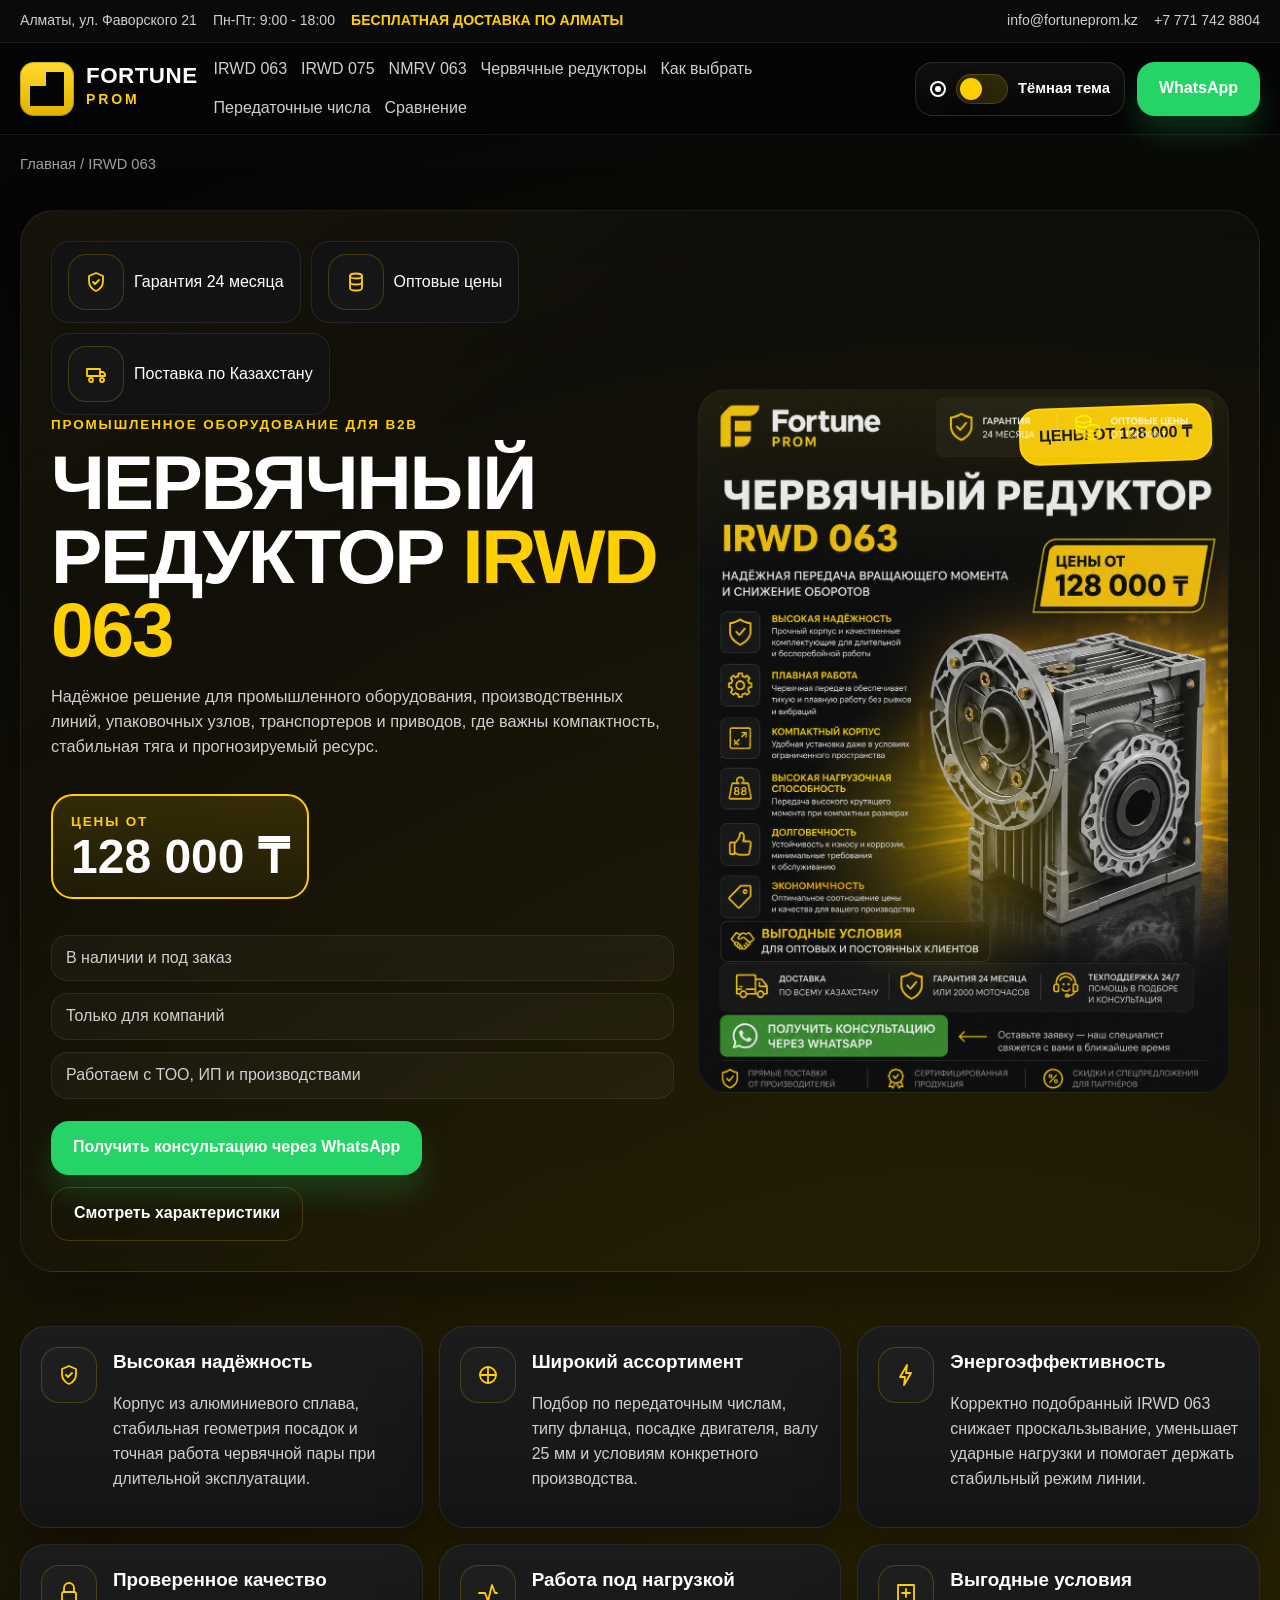
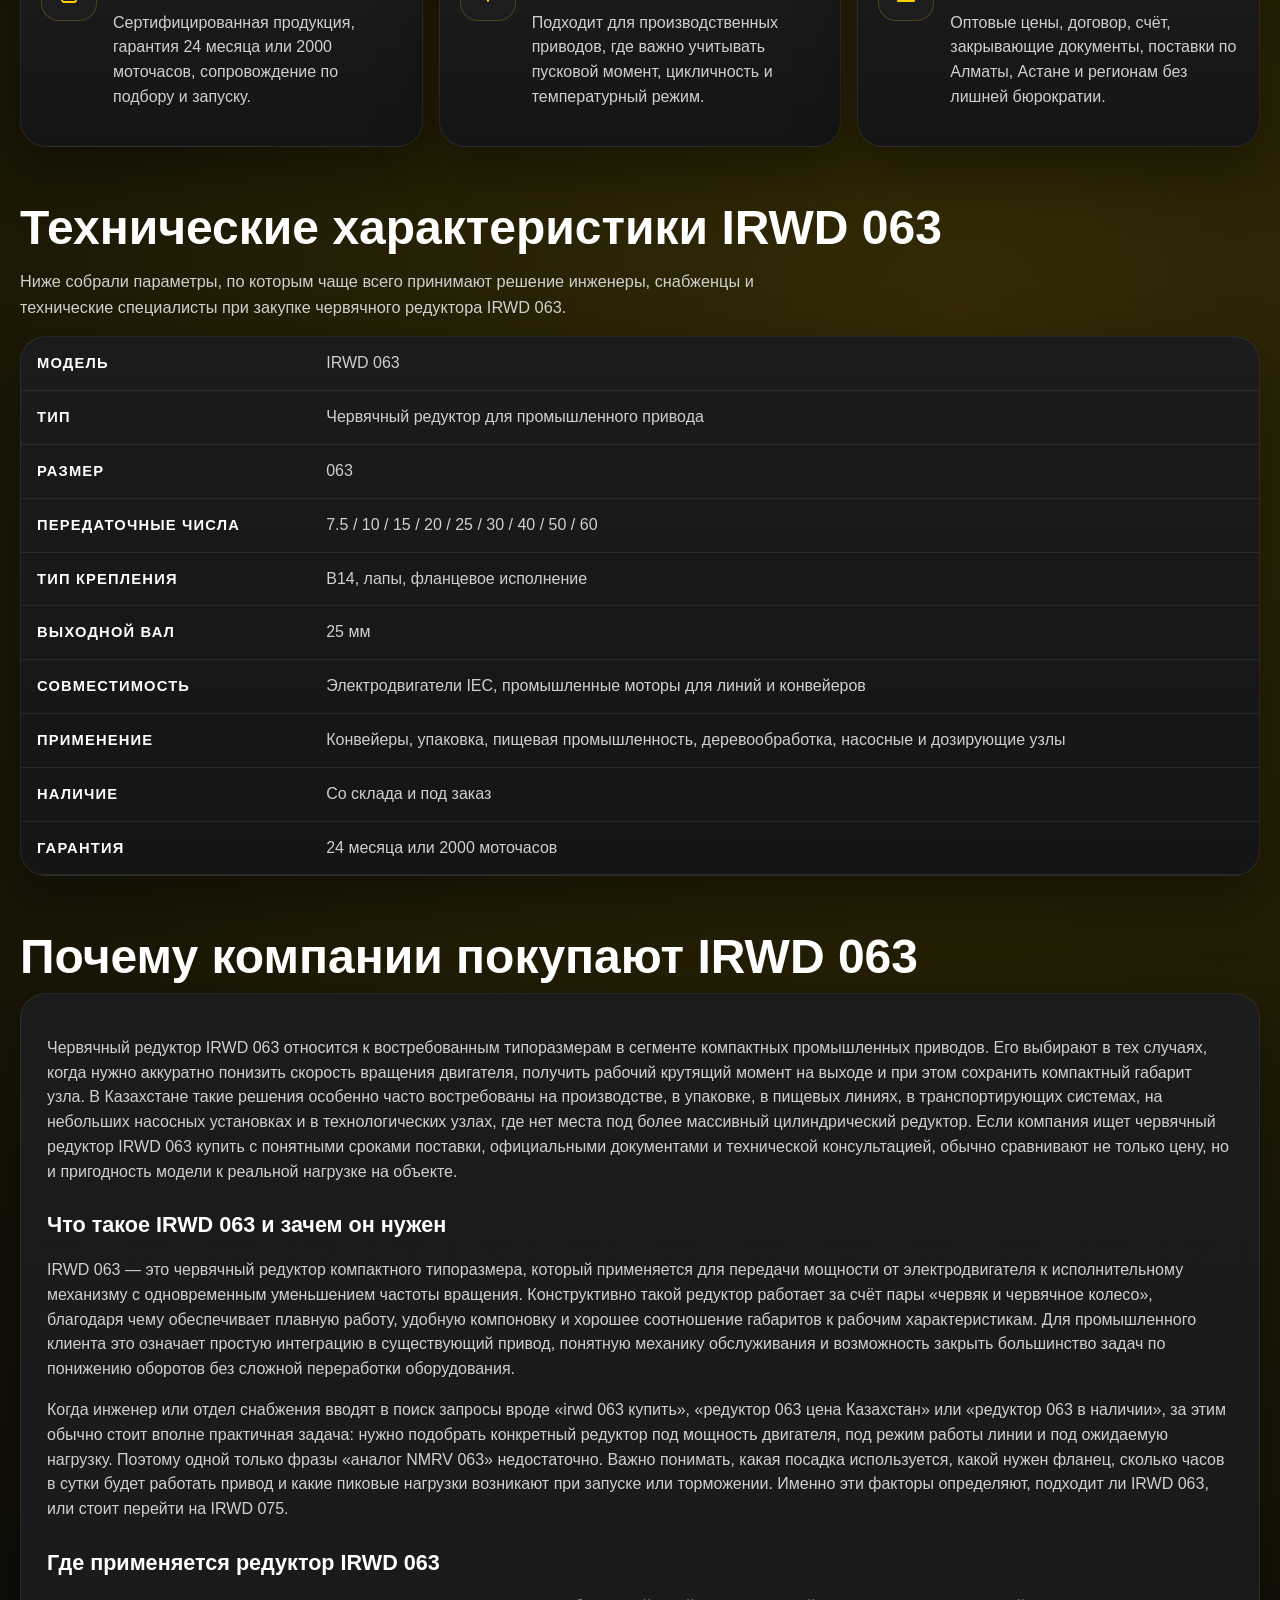
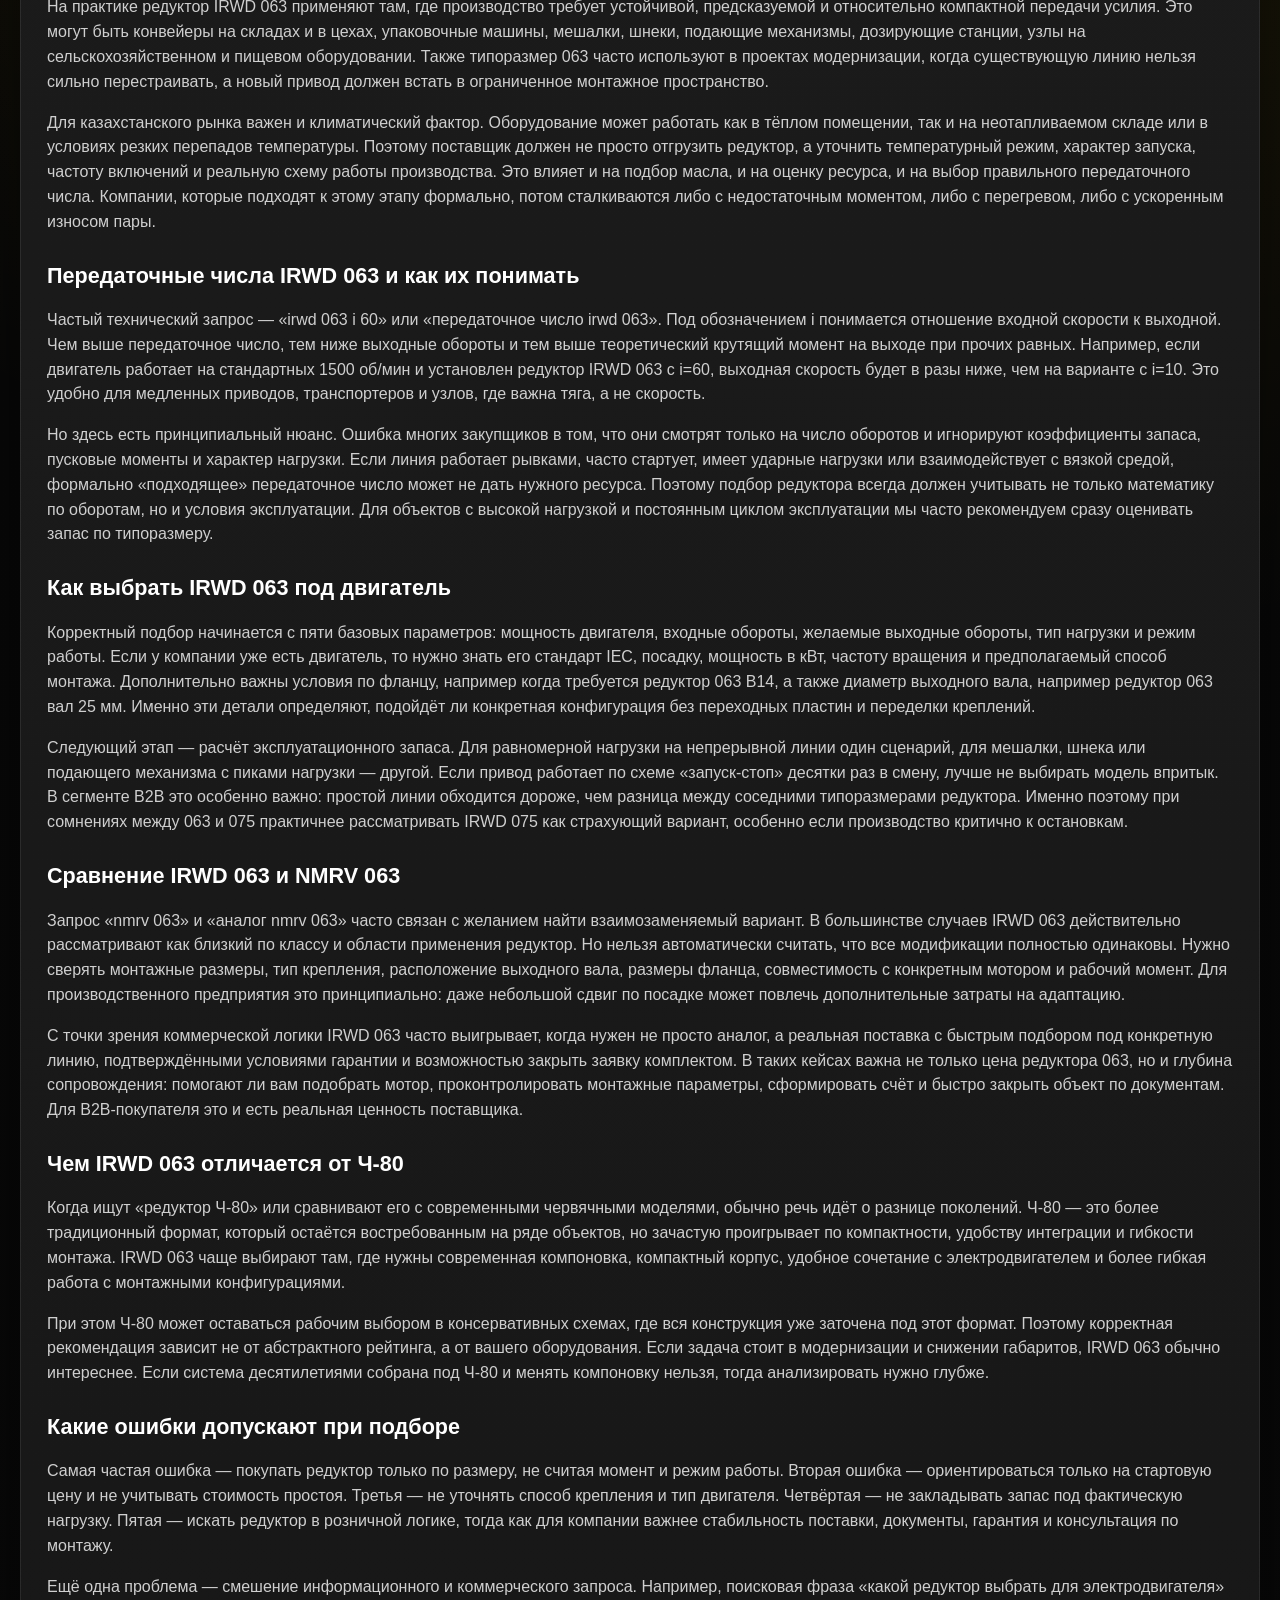
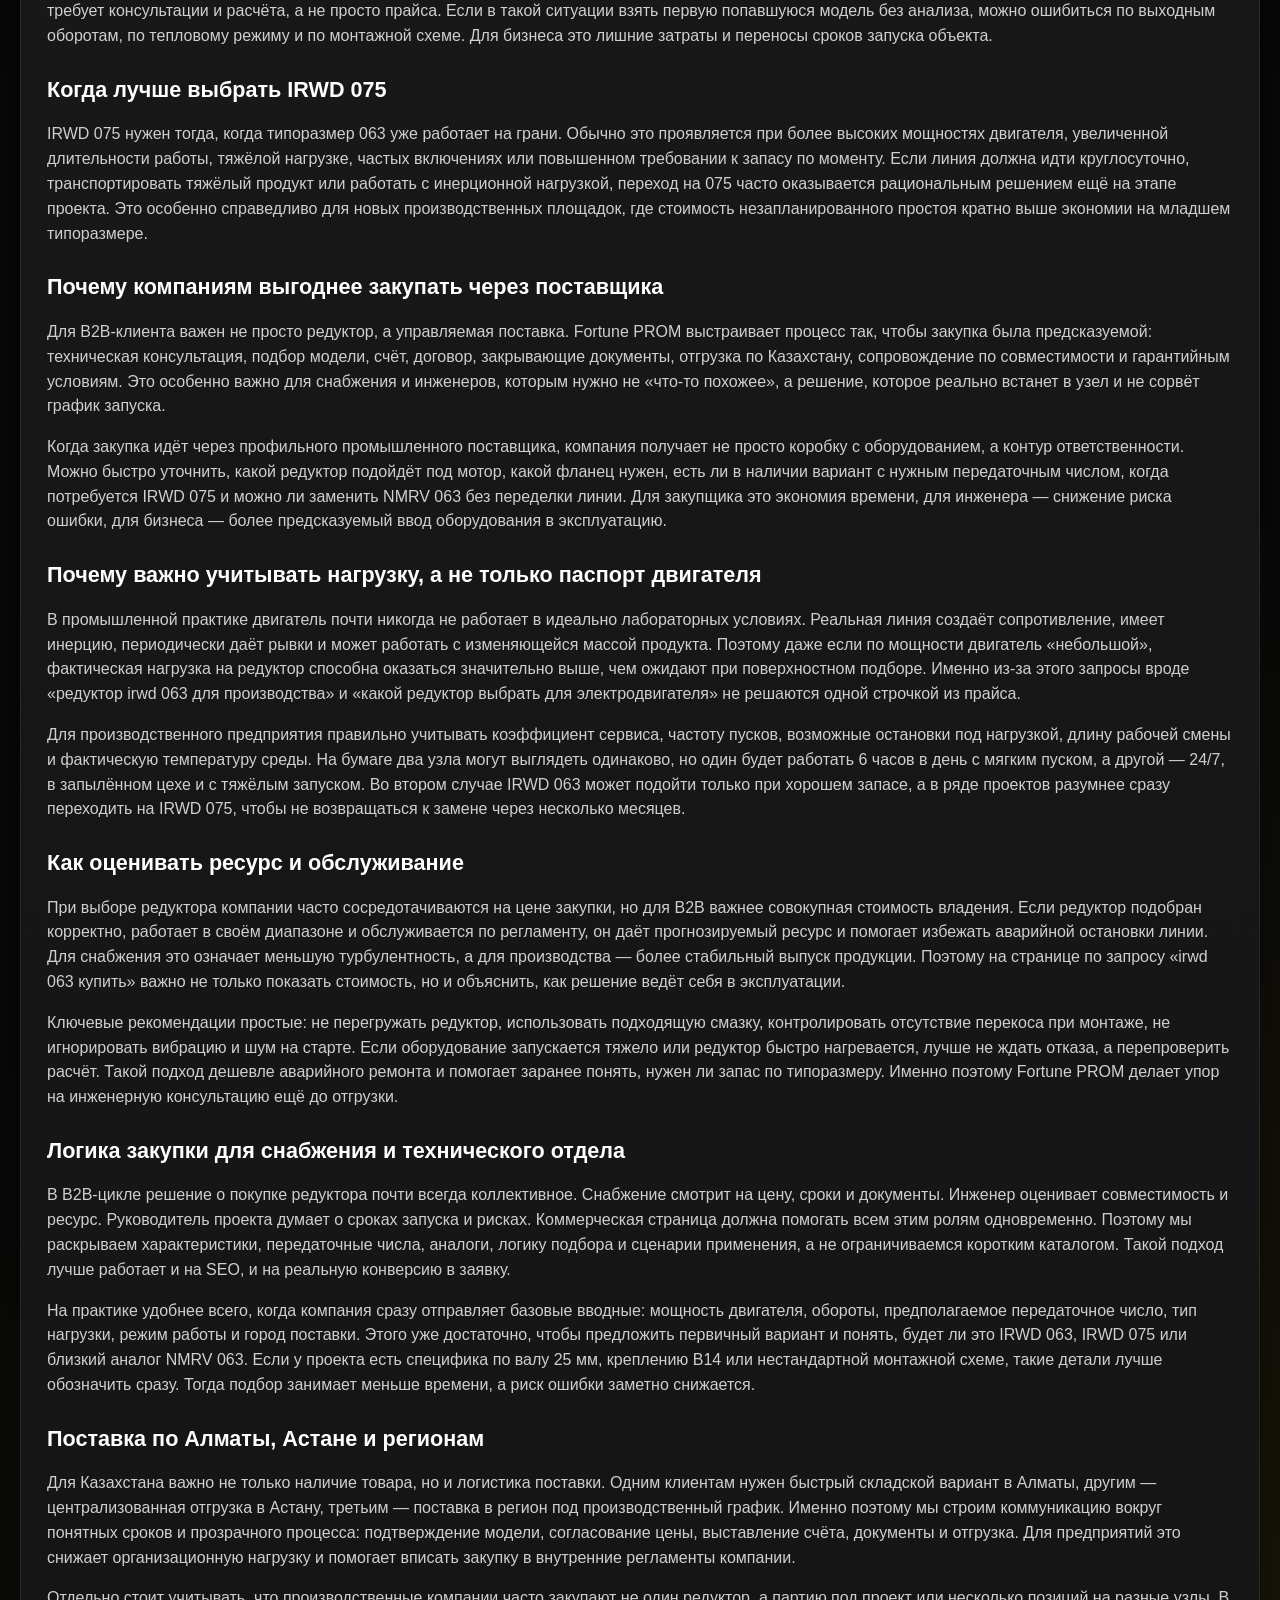
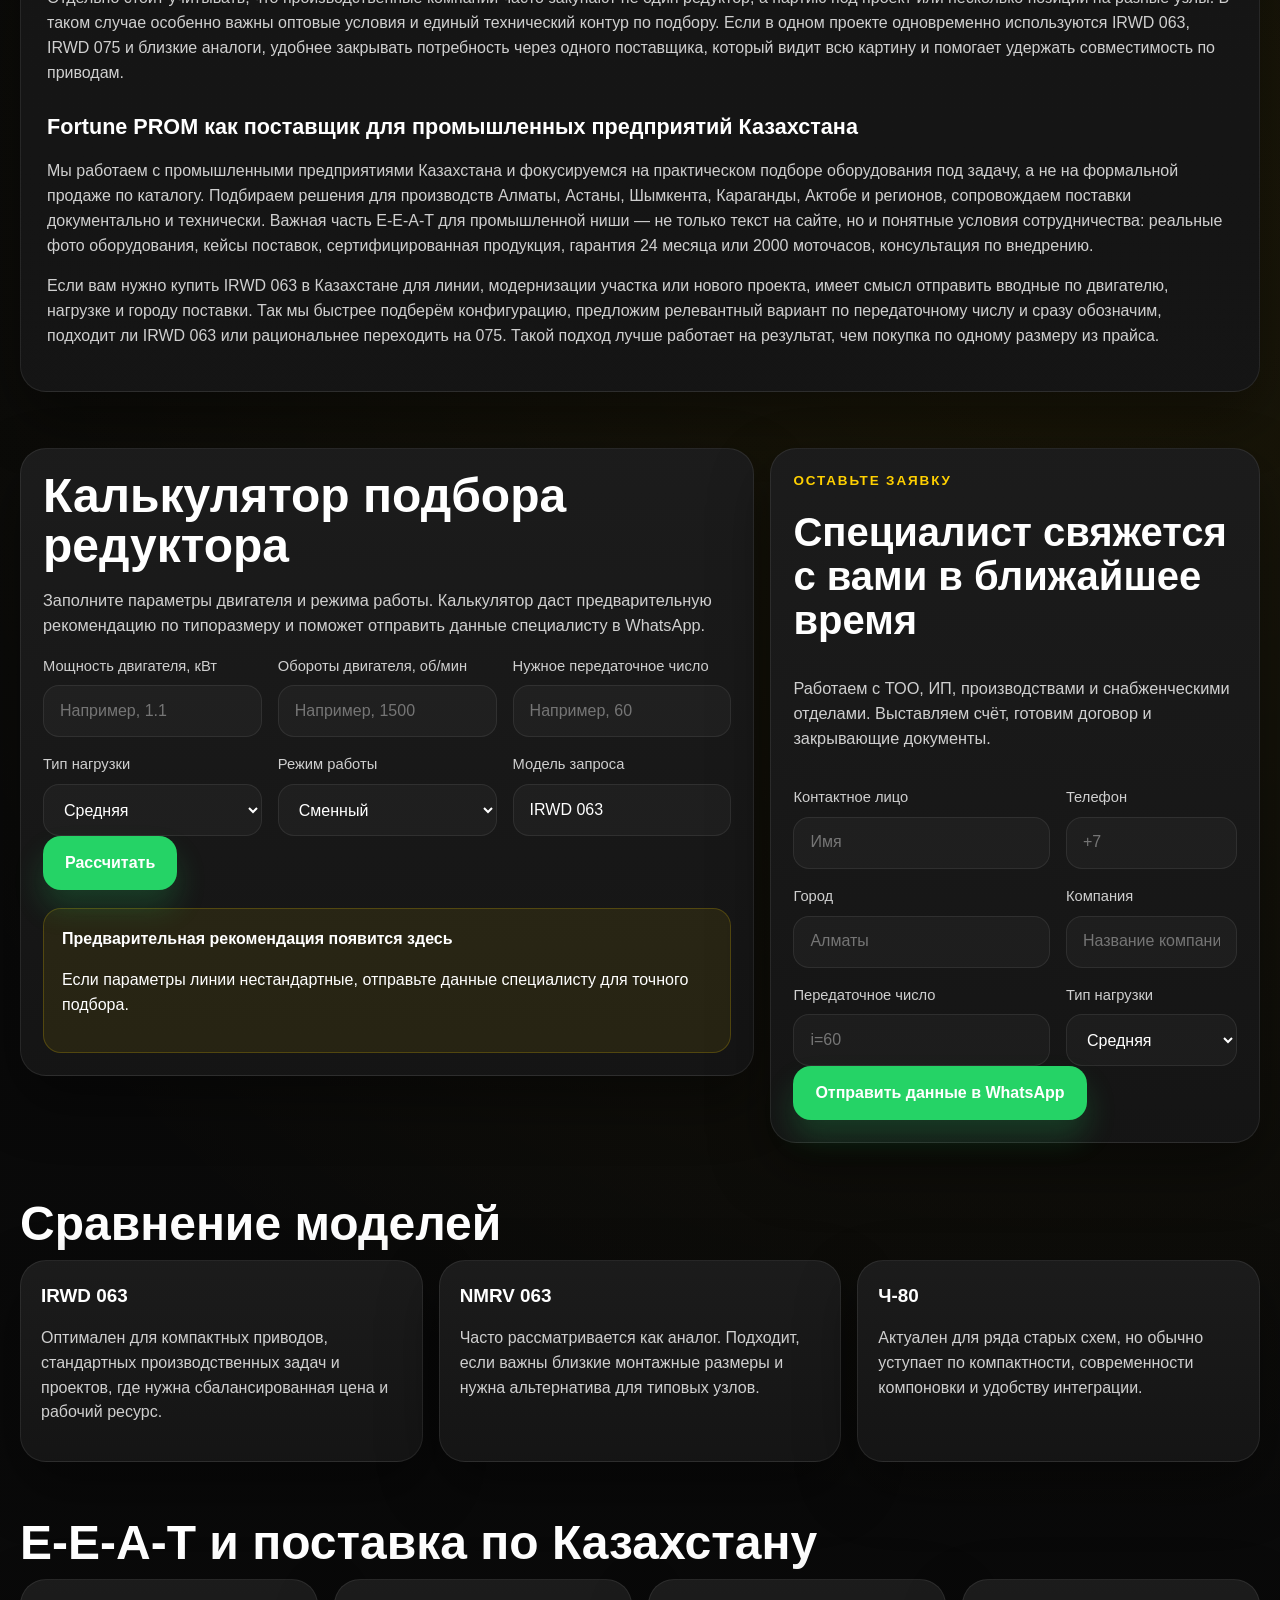
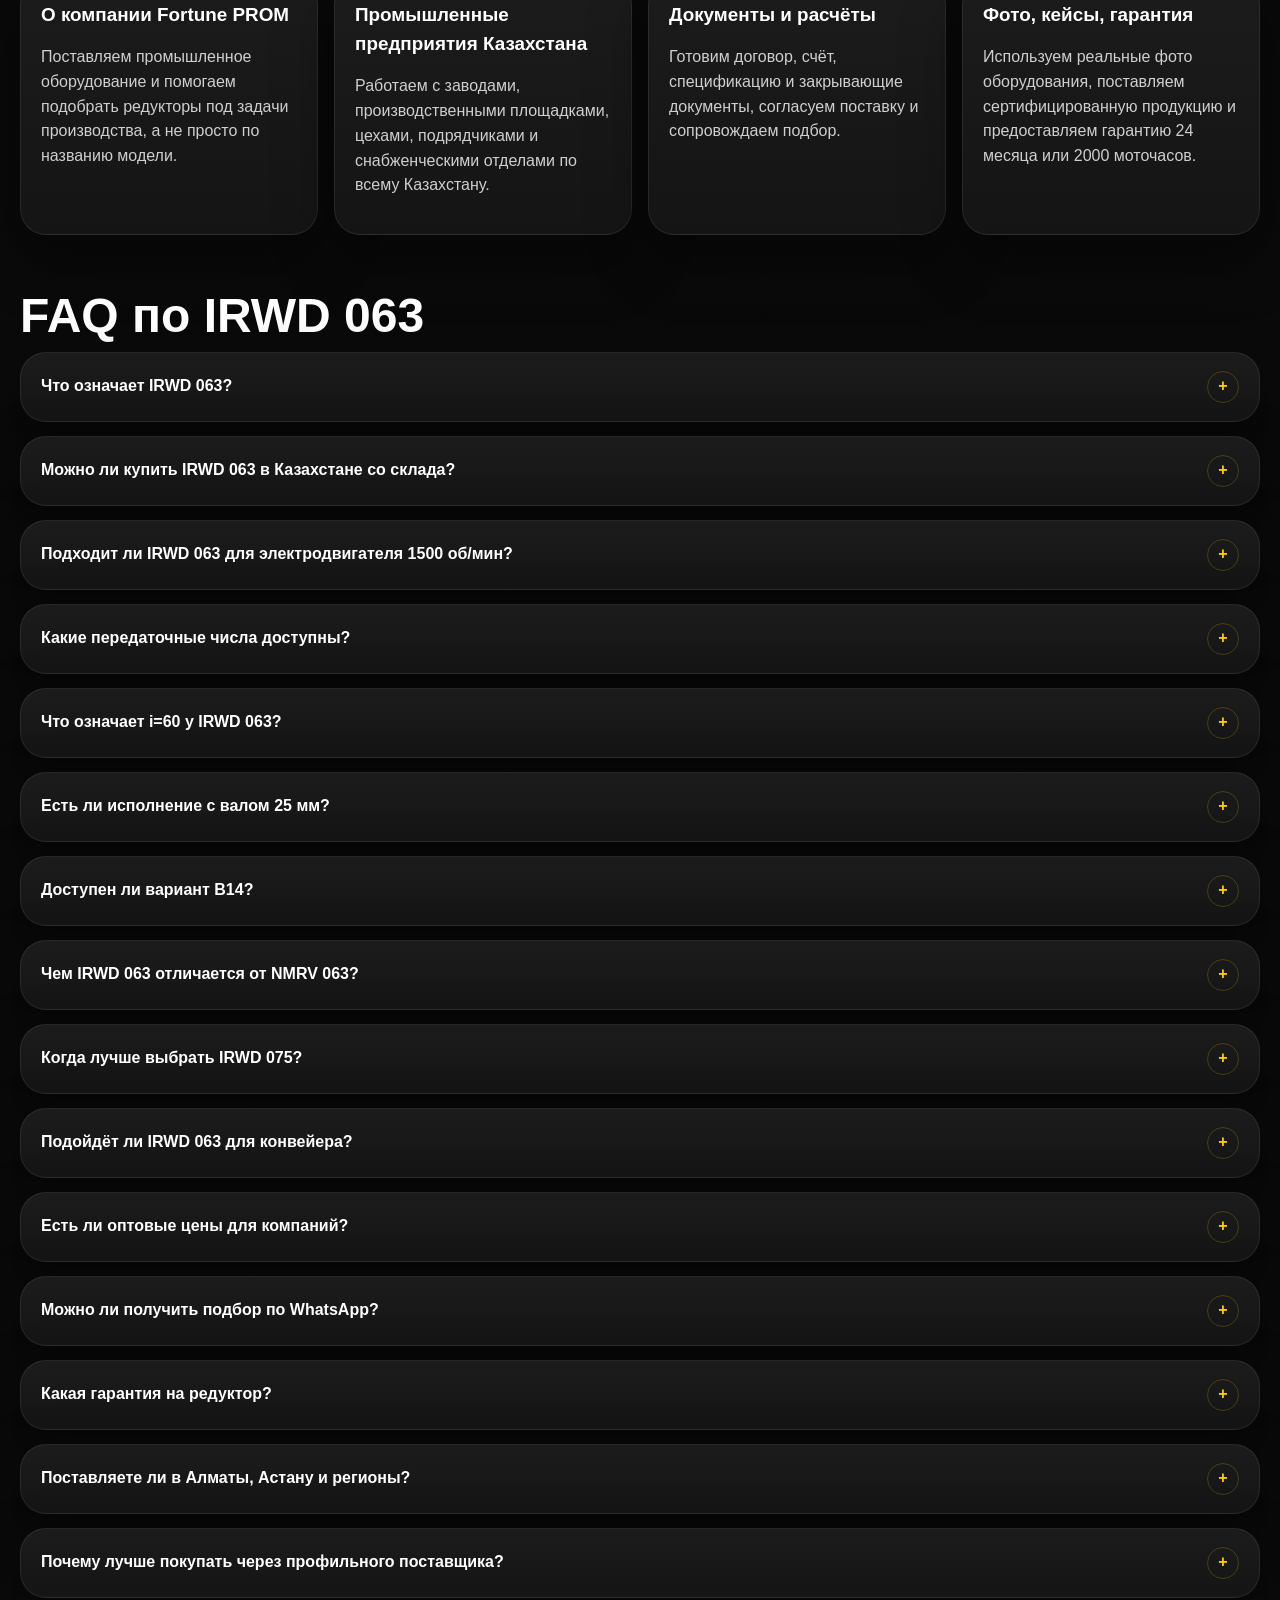
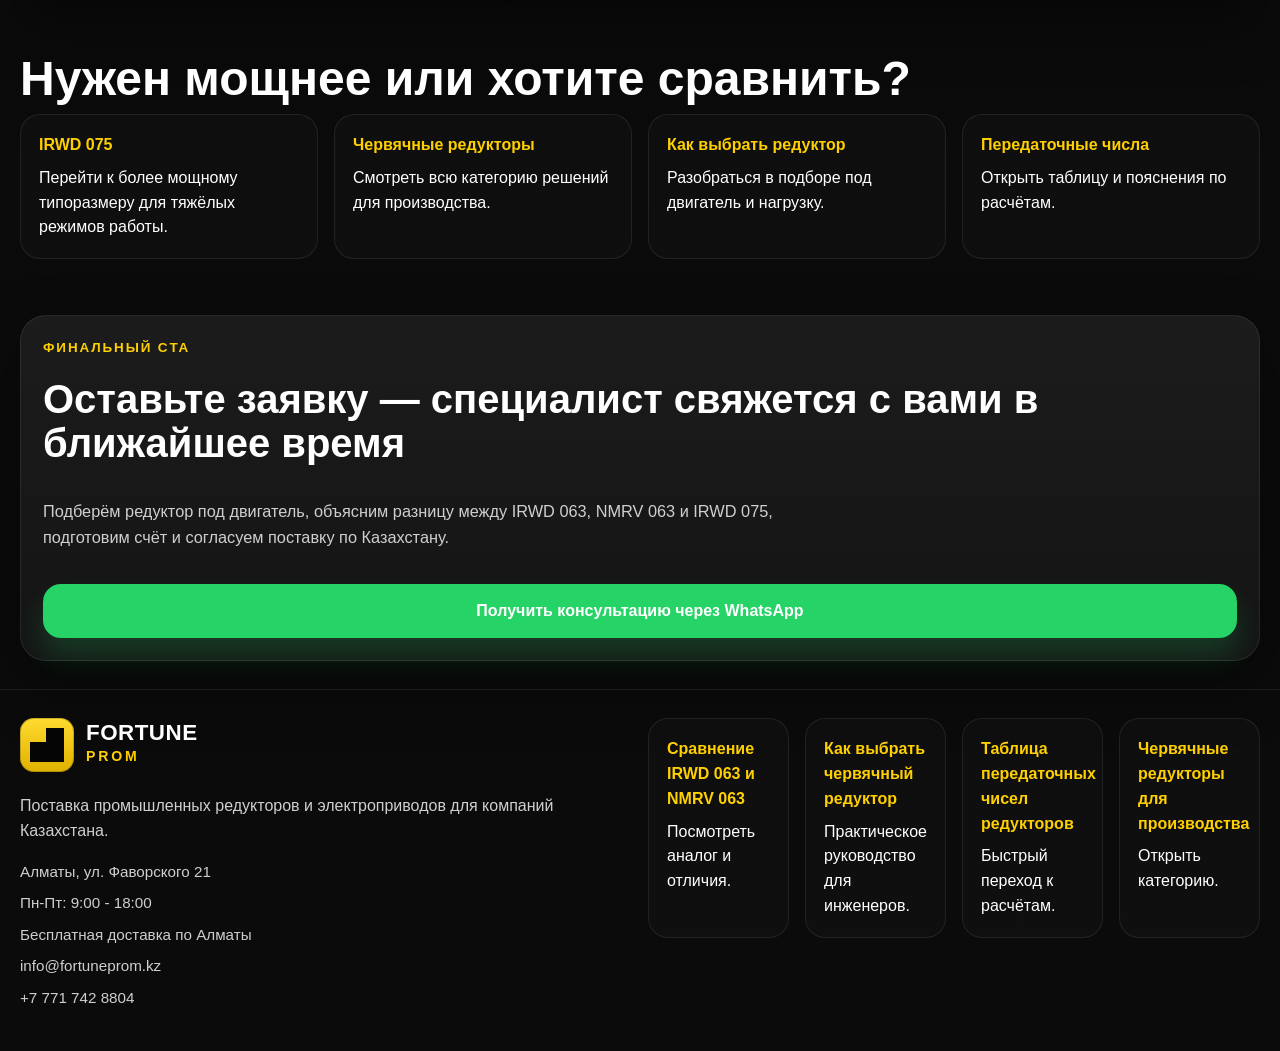
==== commit 2ce4d7bc: "Fix homepage encoding and add reducer hero banners" ====
--- a/index.html
+++ b/index.html
@@ -1,10 +1,10 @@
-﻿<!DOCTYPE html>
+<!DOCTYPE html>
 <html lang="ru">
 <head>
   <meta charset="UTF-8">
   <meta name="viewport" content="width=device-width, initial-scale=1.0">
-  <title>IRWD 063 РєСѓРїРёС‚СЊ РІ РљР°Р·Р°С…СЃС‚Р°РЅРµ вЂ” С†РµРЅР°, С…Р°СЂР°РєС‚РµСЂРёСЃС‚РёРєРё</title>
-  <meta name="description" content="Р§РµСЂРІСЏС‡РЅС‹Р№ СЂРµРґСѓРєС‚РѕСЂ IRWD 063 РґР»СЏ РїСЂРѕРјС‹С€Р»РµРЅРЅРѕРіРѕ РѕР±РѕСЂСѓРґРѕРІР°РЅРёСЏ. Р¦РµРЅР° РѕС‚ 128 000 в‚ё, РїРѕСЃС‚Р°РІРєР° РїРѕ РљР°Р·Р°С…СЃС‚Р°РЅСѓ, РѕРїС‚РѕРІС‹Рµ СѓСЃР»РѕРІРёСЏ РґР»СЏ РєРѕРјРїР°РЅРёР№.">
+  <title>IRWD 063 купить в Казахстане — цена, характеристики</title>
+  <meta name="description" content="Червячный редуктор IRWD 063 для промышленного оборудования. Цена от 128 000 ₸, поставка по Казахстану, оптовые условия для компаний.">
   <link rel="canonical" href="https://dragunovlab.github.io/irwd-063/">
   <link rel="stylesheet" href="./assets/css/style.css">
 </head>
@@ -12,9 +12,9 @@
   <div class="topbar">
     <div class="container topbar-inner">
       <div class="topbar-meta">
-        <span class="topbar-item">РђР»РјР°С‚С‹, СѓР». Р¤Р°РІРѕСЂСЃРєРѕРіРѕ 21</span>
-        <span class="topbar-item">РџРЅ-РџС‚: 9:00 - 18:00</span>
-        <span class="topbar-item"><strong>Р‘Р•РЎРџР›РђРўРќРђРЇ Р”РћРЎРўРђР’РљРђ РџРћ РђР›РњРђРўР«</strong></span>
+        <span class="topbar-item">Алматы, ул. Фаворского 21</span>
+        <span class="topbar-item">Пн-Пт: 9:00 - 18:00</span>
+        <span class="topbar-item"><strong>БЕСПЛАТНАЯ ДОСТАВКА ПО АЛМАТЫ</strong></span>
       </div>
       <div class="topbar-contact">
         <a class="topbar-item" href="mailto:info@fortuneprom.kz">info@fortuneprom.kz</a>
@@ -28,28 +28,28 @@
         <span class="logo-mark" aria-hidden="true"></span>
         <span class="logo-text"><strong>Fortune</strong><span>PROM</span></span>
       </a>
-      <button class="nav-toggle" type="button" aria-label="РћС‚РєСЂС‹С‚СЊ РјРµРЅСЋ" aria-expanded="false" data-nav-toggle><span></span></button>
+      <button class="nav-toggle" type="button" aria-label="Открыть меню" aria-expanded="false" data-nav-toggle><span></span></button>
       <nav class="site-nav" data-nav>
         <a href="./">IRWD 063</a>
         <a href="./irwd-075/">IRWD 075</a>
         <a href="./nmrv-063/">NMRV 063</a>
-        <a href="./chervyachnye-reduktory/">Р§РµСЂРІСЏС‡РЅС‹Рµ СЂРµРґСѓРєС‚РѕСЂС‹</a>
-        <a href="./kak-vybrat-reduktor/">РљР°Рє РІС‹Р±СЂР°С‚СЊ</a>
-        <a href="./peredatochnye-chisla-reduktorov/">РџРµСЂРµРґР°С‚РѕС‡РЅС‹Рµ С‡РёСЃР»Р°</a>
-        <a href="./sravnenie-reduktorov/">РЎСЂР°РІРЅРµРЅРёРµ</a>
+        <a href="./chervyachnye-reduktory/">Червячные редукторы</a>
+        <a href="./kak-vybrat-reduktor/">Как выбрать</a>
+        <a href="./peredatochnye-chisla-reduktorov/">Передаточные числа</a>
+        <a href="./sravnenie-reduktorov/">Сравнение</a>
       </nav>
       <div class="header-actions">
         <button class="theme-toggle" type="button" aria-pressed="false" data-theme-toggle>
           <span class="theme-toggle-icon" aria-hidden="true"></span>
           <span class="theme-toggle-track" aria-hidden="true"><span class="theme-toggle-thumb"></span></span>
-          <span class="theme-toggle-label" data-theme-label>РўС‘РјРЅР°СЏ С‚РµРјР°</span>
+          <span class="theme-toggle-label" data-theme-label>Тёмная тема</span>
         </button>
         <a class="whatsapp-button desktop-only" href="https://wa.me/77717428804" target="_blank" rel="noopener">WhatsApp</a>
       </div>
     </div>
   </header>
 
-  <div class="container breadcrumbs"><a href="./">Р“Р»Р°РІРЅР°СЏ</a> / IRWD 063</div>
+  <div class="container breadcrumbs"><a href="./">Главная</a> / IRWD 063</div>
 
   <section class="hero">
     <div class="container hero-shell">
@@ -57,33 +57,33 @@
         <div>
           <div class="hero-badges">
             <div class="badge-row">
-              <div class="badge"><span class="mini-icon"><svg viewBox="0 0 24 24"><path d="M12 3l7 3v5c0 5-3.3 8.4-7 10-3.7-1.6-7-5-7-10V6l7-3Z"/><path d="m9 12 2 2 4-4"/></svg></span>Р“Р°СЂР°РЅС‚РёСЏ 24 РјРµСЃСЏС†Р°</div>
-              <div class="badge"><span class="mini-icon"><svg viewBox="0 0 24 24"><ellipse cx="12" cy="6" rx="6" ry="2.5"/><path d="M6 6v6c0 1.4 2.7 2.5 6 2.5s6-1.1 6-2.5V6"/><path d="M6 12v6c0 1.4 2.7 2.5 6 2.5s6-1.1 6-2.5v-6"/></svg></span>РћРїС‚РѕРІС‹Рµ С†РµРЅС‹</div>
-              <div class="badge"><span class="mini-icon"><svg viewBox="0 0 24 24"><path d="M3 7h13v7H3z"/><path d="M16 10h3l2 2v2h-5"/><circle cx="7" cy="18" r="2"/><circle cx="18" cy="18" r="2"/></svg></span>РџРѕСЃС‚Р°РІРєР° РїРѕ РљР°Р·Р°С…СЃС‚Р°РЅСѓ</div>
+              <div class="badge"><span class="mini-icon"><svg viewBox="0 0 24 24"><path d="M12 3l7 3v5c0 5-3.3 8.4-7 10-3.7-1.6-7-5-7-10V6l7-3Z"/><path d="m9 12 2 2 4-4"/></svg></span>Гарантия 24 месяца</div>
+              <div class="badge"><span class="mini-icon"><svg viewBox="0 0 24 24"><ellipse cx="12" cy="6" rx="6" ry="2.5"/><path d="M6 6v6c0 1.4 2.7 2.5 6 2.5s6-1.1 6-2.5V6"/><path d="M6 12v6c0 1.4 2.7 2.5 6 2.5s6-1.1 6-2.5v-6"/></svg></span>Оптовые цены</div>
+              <div class="badge"><span class="mini-icon"><svg viewBox="0 0 24 24"><path d="M3 7h13v7H3z"/><path d="M16 10h3l2 2v2h-5"/><circle cx="7" cy="18" r="2"/><circle cx="18" cy="18" r="2"/></svg></span>Поставка по Казахстану</div>
             </div>
           </div>
-          <div class="eyebrow">РџСЂРѕРјС‹С€Р»РµРЅРЅРѕРµ РѕР±РѕСЂСѓРґРѕРІР°РЅРёРµ РґР»СЏ B2B</div>
-          <h1>Р§РµСЂРІСЏС‡РЅС‹Р№ СЂРµРґСѓРєС‚РѕСЂ <span>IRWD 063</span></h1>
-          <p class="hero-subtitle">РќР°РґС‘Р¶РЅРѕРµ СЂРµС€РµРЅРёРµ РґР»СЏ РїСЂРѕРјС‹С€Р»РµРЅРЅРѕРіРѕ РѕР±РѕСЂСѓРґРѕРІР°РЅРёСЏ, РїСЂРѕРёР·РІРѕРґСЃС‚РІРµРЅРЅС‹С… Р»РёРЅРёР№, СѓРїР°РєРѕРІРѕС‡РЅС‹С… СѓР·Р»РѕРІ, С‚СЂР°РЅСЃРїРѕСЂС‚РµСЂРѕРІ Рё РїСЂРёРІРѕРґРѕРІ, РіРґРµ РІР°Р¶РЅС‹ РєРѕРјРїР°РєС‚РЅРѕСЃС‚СЊ, СЃС‚Р°Р±РёР»СЊРЅР°СЏ С‚СЏРіР° Рё РїСЂРѕРіРЅРѕР·РёСЂСѓРµРјС‹Р№ СЂРµСЃСѓСЂСЃ.</p>
+          <div class="eyebrow">Промышленное оборудование для B2B</div>
+          <h1>Червячный редуктор <span>IRWD 063</span></h1>
+          <p class="hero-subtitle">Надёжное решение для промышленного оборудования, производственных линий, упаковочных узлов, транспортеров и приводов, где важны компактность, стабильная тяга и прогнозируемый ресурс.</p>
           <div class="price-box">
             <div>
-              <div class="eyebrow">Р¦РµРЅС‹ РѕС‚</div>
-              <strong>128 000 в‚ё</strong>
+              <div class="eyebrow">Цены от</div>
+              <strong>128 000 ₸</strong>
             </div>
           </div>
           <div class="status-list">
-            <span>Р’ РЅР°Р»РёС‡РёРё Рё РїРѕРґ Р·Р°РєР°Р·</span>
-            <span>РўРѕР»СЊРєРѕ РґР»СЏ РєРѕРјРїР°РЅРёР№</span>
-            <span>Р Р°Р±РѕС‚Р°РµРј СЃ РўРћРћ, РРџ Рё РїСЂРѕРёР·РІРѕРґСЃС‚РІР°РјРё</span>
+            <span>В наличии и под заказ</span>
+            <span>Только для компаний</span>
+            <span>Работаем с ТОО, ИП и производствами</span>
           </div>
           <div class="hero-actions">
-            <a class="whatsapp-button" href="https://wa.me/77717428804" data-wa-link data-phone="77717428804" data-model="IRWD 063" target="_blank" rel="noopener">РџРѕР»СѓС‡РёС‚СЊ РєРѕРЅСЃСѓР»СЊС‚Р°С†РёСЋ С‡РµСЂРµР· WhatsApp</a>
-            <a class="secondary-button" href="#specs">РЎРјРѕС‚СЂРµС‚СЊ С…Р°СЂР°РєС‚РµСЂРёСЃС‚РёРєРё</a>
+            <a class="whatsapp-button" href="https://wa.me/77717428804" data-wa-link data-phone="77717428804" data-model="IRWD 063" target="_blank" rel="noopener">Получить консультацию через WhatsApp</a>
+            <a class="secondary-button" href="#specs">Смотреть характеристики</a>
           </div>
         </div>
         <div class="hero-visual">
-          <div class="hero-note">Р¦РµРЅС‹ РѕС‚ 128 000 в‚ё</div>
-          <img src="./assets/irwd-063-hero-banner.png" alt="Р§РµСЂРІСЏС‡РЅС‹Р№ СЂРµРґСѓРєС‚РѕСЂ IRWD 063 Fortune PROM" loading="lazy">
+          <div class="hero-note">Цены от 128 000 ₸</div>
+          <img src="./assets/irwd-063-hero-banner.png" alt="Червячный редуктор IRWD 063 Fortune PROM" loading="lazy">
         </div>
       </div>
     </div>
@@ -92,33 +92,33 @@
   <section class="section">
     <div class="container">
       <div class="feature-grid">
-        <article class="feature-card panel"><span class="feature-icon"><svg viewBox="0 0 24 24"><path d="M12 3l7 3v5c0 5-3.3 8.4-7 10-3.7-1.6-7-5-7-10V6l7-3Z"/><path d="m9 12 2 2 4-4"/></svg></span><div><h3>Р’С‹СЃРѕРєР°СЏ РЅР°РґС‘Р¶РЅРѕСЃС‚СЊ</h3><p>РљРѕСЂРїСѓСЃ РёР· Р°Р»СЋРјРёРЅРёРµРІРѕРіРѕ СЃРїР»Р°РІР°, СЃС‚Р°Р±РёР»СЊРЅР°СЏ РіРµРѕРјРµС‚СЂРёСЏ РїРѕСЃР°РґРѕРє Рё С‚РѕС‡РЅР°СЏ СЂР°Р±РѕС‚Р° С‡РµСЂРІСЏС‡РЅРѕР№ РїР°СЂС‹ РїСЂРё РґР»РёС‚РµР»СЊРЅРѕР№ СЌРєСЃРїР»СѓР°С‚Р°С†РёРё.</p></div></article>
-        <article class="feature-card panel"><span class="feature-icon"><svg viewBox="0 0 24 24"><path d="M4 12h16"/><path d="M12 4v16"/><circle cx="12" cy="12" r="8"/></svg></span><div><h3>РЁРёСЂРѕРєРёР№ Р°СЃСЃРѕСЂС‚РёРјРµРЅС‚</h3><p>РџРѕРґР±РѕСЂ РїРѕ РїРµСЂРµРґР°С‚РѕС‡РЅС‹Рј С‡РёСЃР»Р°Рј, С‚РёРїСѓ С„Р»Р°РЅС†Р°, РїРѕСЃР°РґРєРµ РґРІРёРіР°С‚РµР»СЏ, РІР°Р»Сѓ 25 РјРј Рё СѓСЃР»РѕРІРёСЏРј РєРѕРЅРєСЂРµС‚РЅРѕРіРѕ РїСЂРѕРёР·РІРѕРґСЃС‚РІР°.</p></div></article>
-        <article class="feature-card panel"><span class="feature-icon"><svg viewBox="0 0 24 24"><path d="M13 2 6 14h5l-1 8 7-12h-5z"/></svg></span><div><h3>Р­РЅРµСЂРіРѕСЌС„С„РµРєС‚РёРІРЅРѕСЃС‚СЊ</h3><p>РљРѕСЂСЂРµРєС‚РЅРѕ РїРѕРґРѕР±СЂР°РЅРЅС‹Р№ IRWD 063 СЃРЅРёР¶Р°РµС‚ РїСЂРѕСЃРєР°Р»СЊР·С‹РІР°РЅРёРµ, СѓРјРµРЅСЊС€Р°РµС‚ СѓРґР°СЂРЅС‹Рµ РЅР°РіСЂСѓР·РєРё Рё РїРѕРјРѕРіР°РµС‚ РґРµСЂР¶Р°С‚СЊ СЃС‚Р°Р±РёР»СЊРЅС‹Р№ СЂРµР¶РёРј Р»РёРЅРёРё.</p></div></article>
-        <article class="feature-card panel"><span class="feature-icon"><svg viewBox="0 0 24 24"><path d="M7 11V7a5 5 0 0 1 10 0v4"/><rect x="5" y="11" width="14" height="10" rx="2"/></svg></span><div><h3>РџСЂРѕРІРµСЂРµРЅРЅРѕРµ РєР°С‡РµСЃС‚РІРѕ</h3><p>РЎРµСЂС‚РёС„РёС†РёСЂРѕРІР°РЅРЅР°СЏ РїСЂРѕРґСѓРєС†РёСЏ, РіР°СЂР°РЅС‚РёСЏ 24 РјРµСЃСЏС†Р° РёР»Рё 2000 РјРѕС‚РѕС‡Р°СЃРѕРІ, СЃРѕРїСЂРѕРІРѕР¶РґРµРЅРёРµ РїРѕ РїРѕРґР±РѕСЂСѓ Рё Р·Р°РїСѓСЃРєСѓ.</p></div></article>
-        <article class="feature-card panel"><span class="feature-icon"><svg viewBox="0 0 24 24"><path d="M3 12h6l3 8 4-16 3 8h2"/></svg></span><div><h3>Р Р°Р±РѕС‚Р° РїРѕРґ РЅР°РіСЂСѓР·РєРѕР№</h3><p>РџРѕРґС…РѕРґРёС‚ РґР»СЏ РїСЂРѕРёР·РІРѕРґСЃС‚РІРµРЅРЅС‹С… РїСЂРёРІРѕРґРѕРІ, РіРґРµ РІР°Р¶РЅРѕ СѓС‡РёС‚С‹РІР°С‚СЊ РїСѓСЃРєРѕРІРѕР№ РјРѕРјРµРЅС‚, С†РёРєР»РёС‡РЅРѕСЃС‚СЊ Рё С‚РµРјРїРµСЂР°С‚СѓСЂРЅС‹Р№ СЂРµР¶РёРј.</p></div></article>
-        <article class="feature-card panel"><span class="feature-icon"><svg viewBox="0 0 24 24"><path d="M8 12h8"/><path d="M12 8v8"/><path d="M4 4h16v16H4z"/></svg></span><div><h3>Р’С‹РіРѕРґРЅС‹Рµ СѓСЃР»РѕРІРёСЏ</h3><p>РћРїС‚РѕРІС‹Рµ С†РµРЅС‹, РґРѕРіРѕРІРѕСЂ, СЃС‡С‘С‚, Р·Р°РєСЂС‹РІР°СЋС‰РёРµ РґРѕРєСѓРјРµРЅС‚С‹, РїРѕСЃС‚Р°РІРєРё РїРѕ РђР»РјР°С‚С‹, РђСЃС‚Р°РЅРµ Рё СЂРµРіРёРѕРЅР°Рј Р±РµР· Р»РёС€РЅРµР№ Р±СЋСЂРѕРєСЂР°С‚РёРё.</p></div></article>
+        <article class="feature-card panel"><span class="feature-icon"><svg viewBox="0 0 24 24"><path d="M12 3l7 3v5c0 5-3.3 8.4-7 10-3.7-1.6-7-5-7-10V6l7-3Z"/><path d="m9 12 2 2 4-4"/></svg></span><div><h3>Высокая надёжность</h3><p>Корпус из алюминиевого сплава, стабильная геометрия посадок и точная работа червячной пары при длительной эксплуатации.</p></div></article>
+        <article class="feature-card panel"><span class="feature-icon"><svg viewBox="0 0 24 24"><path d="M4 12h16"/><path d="M12 4v16"/><circle cx="12" cy="12" r="8"/></svg></span><div><h3>Широкий ассортимент</h3><p>Подбор по передаточным числам, типу фланца, посадке двигателя, валу 25 мм и условиям конкретного производства.</p></div></article>
+        <article class="feature-card panel"><span class="feature-icon"><svg viewBox="0 0 24 24"><path d="M13 2 6 14h5l-1 8 7-12h-5z"/></svg></span><div><h3>Энергоэффективность</h3><p>Корректно подобранный IRWD 063 снижает проскальзывание, уменьшает ударные нагрузки и помогает держать стабильный режим линии.</p></div></article>
+        <article class="feature-card panel"><span class="feature-icon"><svg viewBox="0 0 24 24"><path d="M7 11V7a5 5 0 0 1 10 0v4"/><rect x="5" y="11" width="14" height="10" rx="2"/></svg></span><div><h3>Проверенное качество</h3><p>Сертифицированная продукция, гарантия 24 месяца или 2000 моточасов, сопровождение по подбору и запуску.</p></div></article>
+        <article class="feature-card panel"><span class="feature-icon"><svg viewBox="0 0 24 24"><path d="M3 12h6l3 8 4-16 3 8h2"/></svg></span><div><h3>Работа под нагрузкой</h3><p>Подходит для производственных приводов, где важно учитывать пусковой момент, цикличность и температурный режим.</p></div></article>
+        <article class="feature-card panel"><span class="feature-icon"><svg viewBox="0 0 24 24"><path d="M8 12h8"/><path d="M12 8v8"/><path d="M4 4h16v16H4z"/></svg></span><div><h3>Выгодные условия</h3><p>Оптовые цены, договор, счёт, закрывающие документы, поставки по Алматы, Астане и регионам без лишней бюрократии.</p></div></article>
       </div>
     </div>
   </section>
 
   <section class="section" id="specs">
     <div class="container">
-      <h2>РўРµС…РЅРёС‡РµСЃРєРёРµ С…Р°СЂР°РєС‚РµСЂРёСЃС‚РёРєРё IRWD 063</h2>
-      <p class="section-intro">РќРёР¶Рµ СЃРѕР±СЂР°Р»Рё РїР°СЂР°РјРµС‚СЂС‹, РїРѕ РєРѕС‚РѕСЂС‹Рј С‡Р°С‰Рµ РІСЃРµРіРѕ РїСЂРёРЅРёРјР°СЋС‚ СЂРµС€РµРЅРёРµ РёРЅР¶РµРЅРµСЂС‹, СЃРЅР°Р±Р¶РµРЅС†С‹ Рё С‚РµС…РЅРёС‡РµСЃРєРёРµ СЃРїРµС†РёР°Р»РёСЃС‚С‹ РїСЂРё Р·Р°РєСѓРїРєРµ С‡РµСЂРІСЏС‡РЅРѕРіРѕ СЂРµРґСѓРєС‚РѕСЂР° IRWD 063.</p>
+      <h2>Технические характеристики IRWD 063</h2>
+      <p class="section-intro">Ниже собрали параметры, по которым чаще всего принимают решение инженеры, снабженцы и технические специалисты при закупке червячного редуктора IRWD 063.</p>
       <div class="table-wrap">
         <table>
           <tbody>
-            <tr><th>РњРѕРґРµР»СЊ</th><td>IRWD 063</td></tr>
-            <tr><th>РўРёРї</th><td>Р§РµСЂРІСЏС‡РЅС‹Р№ СЂРµРґСѓРєС‚РѕСЂ РґР»СЏ РїСЂРѕРјС‹С€Р»РµРЅРЅРѕРіРѕ РїСЂРёРІРѕРґР°</td></tr>
-            <tr><th>Р Р°Р·РјРµСЂ</th><td>063</td></tr>
-            <tr><th>РџРµСЂРµРґР°С‚РѕС‡РЅС‹Рµ С‡РёСЃР»Р°</th><td>7.5 / 10 / 15 / 20 / 25 / 30 / 40 / 50 / 60</td></tr>
-            <tr><th>РўРёРї РєСЂРµРїР»РµРЅРёСЏ</th><td>B14, Р»Р°РїС‹, С„Р»Р°РЅС†РµРІРѕРµ РёСЃРїРѕР»РЅРµРЅРёРµ</td></tr>
-            <tr><th>Р’С‹С…РѕРґРЅРѕР№ РІР°Р»</th><td>25 РјРј</td></tr>
-            <tr><th>РЎРѕРІРјРµСЃС‚РёРјРѕСЃС‚СЊ</th><td>Р­Р»РµРєС‚СЂРѕРґРІРёРіР°С‚РµР»Рё IEC, РїСЂРѕРјС‹С€Р»РµРЅРЅС‹Рµ РјРѕС‚РѕСЂС‹ РґР»СЏ Р»РёРЅРёР№ Рё РєРѕРЅРІРµР№РµСЂРѕРІ</td></tr>
-            <tr><th>РџСЂРёРјРµРЅРµРЅРёРµ</th><td>РљРѕРЅРІРµР№РµСЂС‹, СѓРїР°РєРѕРІРєР°, РїРёС‰РµРІР°СЏ РїСЂРѕРјС‹С€Р»РµРЅРЅРѕСЃС‚СЊ, РґРµСЂРµРІРѕРѕР±СЂР°Р±РѕС‚РєР°, РЅР°СЃРѕСЃРЅС‹Рµ Рё РґРѕР·РёСЂСѓСЋС‰РёРµ СѓР·Р»С‹</td></tr>
-            <tr><th>РќР°Р»РёС‡РёРµ</th><td>РЎРѕ СЃРєР»Р°РґР° Рё РїРѕРґ Р·Р°РєР°Р·</td></tr>
-            <tr><th>Р“Р°СЂР°РЅС‚РёСЏ</th><td>24 РјРµСЃСЏС†Р° РёР»Рё 2000 РјРѕС‚РѕС‡Р°СЃРѕРІ</td></tr>
+            <tr><th>Модель</th><td>IRWD 063</td></tr>
+            <tr><th>Тип</th><td>Червячный редуктор для промышленного привода</td></tr>
+            <tr><th>Размер</th><td>063</td></tr>
+            <tr><th>Передаточные числа</th><td>7.5 / 10 / 15 / 20 / 25 / 30 / 40 / 50 / 60</td></tr>
+            <tr><th>Тип крепления</th><td>B14, лапы, фланцевое исполнение</td></tr>
+            <tr><th>Выходной вал</th><td>25 мм</td></tr>
+            <tr><th>Совместимость</th><td>Электродвигатели IEC, промышленные моторы для линий и конвейеров</td></tr>
+            <tr><th>Применение</th><td>Конвейеры, упаковка, пищевая промышленность, деревообработка, насосные и дозирующие узлы</td></tr>
+            <tr><th>Наличие</th><td>Со склада и под заказ</td></tr>
+            <tr><th>Гарантия</th><td>24 месяца или 2000 моточасов</td></tr>
           </tbody>
         </table>
       </div>
@@ -127,64 +127,64 @@
 
   <section class="section">
     <div class="container">
-      <h2>РџРѕС‡РµРјСѓ РєРѕРјРїР°РЅРёРё РїРѕРєСѓРїР°СЋС‚ IRWD 063</h2>
+      <h2>Почему компании покупают IRWD 063</h2>
       <div class="seo-content content-card">
-        <p>Р§РµСЂРІСЏС‡РЅС‹Р№ СЂРµРґСѓРєС‚РѕСЂ IRWD 063 РѕС‚РЅРѕСЃРёС‚СЃСЏ Рє РІРѕСЃС‚СЂРµР±РѕРІР°РЅРЅС‹Рј С‚РёРїРѕСЂР°Р·РјРµСЂР°Рј РІ СЃРµРіРјРµРЅС‚Рµ РєРѕРјРїР°РєС‚РЅС‹С… РїСЂРѕРјС‹С€Р»РµРЅРЅС‹С… РїСЂРёРІРѕРґРѕРІ. Р•РіРѕ РІС‹Р±РёСЂР°СЋС‚ РІ С‚РµС… СЃР»СѓС‡Р°СЏС…, РєРѕРіРґР° РЅСѓР¶РЅРѕ Р°РєРєСѓСЂР°С‚РЅРѕ РїРѕРЅРёР·РёС‚СЊ СЃРєРѕСЂРѕСЃС‚СЊ РІСЂР°С‰РµРЅРёСЏ РґРІРёРіР°С‚РµР»СЏ, РїРѕР»СѓС‡РёС‚СЊ СЂР°Р±РѕС‡РёР№ РєСЂСѓС‚СЏС‰РёР№ РјРѕРјРµРЅС‚ РЅР° РІС‹С…РѕРґРµ Рё РїСЂРё СЌС‚РѕРј СЃРѕС…СЂР°РЅРёС‚СЊ РєРѕРјРїР°РєС‚РЅС‹Р№ РіР°Р±Р°СЂРёС‚ СѓР·Р»Р°. Р’ РљР°Р·Р°С…СЃС‚Р°РЅРµ С‚Р°РєРёРµ СЂРµС€РµРЅРёСЏ РѕСЃРѕР±РµРЅРЅРѕ С‡Р°СЃС‚Рѕ РІРѕСЃС‚СЂРµР±РѕРІР°РЅС‹ РЅР° РїСЂРѕРёР·РІРѕРґСЃС‚РІРµ, РІ СѓРїР°РєРѕРІРєРµ, РІ РїРёС‰РµРІС‹С… Р»РёРЅРёСЏС…, РІ С‚СЂР°РЅСЃРїРѕСЂС‚РёСЂСѓСЋС‰РёС… СЃРёСЃС‚РµРјР°С…, РЅР° РЅРµР±РѕР»СЊС€РёС… РЅР°СЃРѕСЃРЅС‹С… СѓСЃС‚Р°РЅРѕРІРєР°С… Рё РІ С‚РµС…РЅРѕР»РѕРіРёС‡РµСЃРєРёС… СѓР·Р»Р°С…, РіРґРµ РЅРµС‚ РјРµСЃС‚Р° РїРѕРґ Р±РѕР»РµРµ РјР°СЃСЃРёРІРЅС‹Р№ С†РёР»РёРЅРґСЂРёС‡РµСЃРєРёР№ СЂРµРґСѓРєС‚РѕСЂ. Р•СЃР»Рё РєРѕРјРїР°РЅРёСЏ РёС‰РµС‚ С‡РµСЂРІСЏС‡РЅС‹Р№ СЂРµРґСѓРєС‚РѕСЂ IRWD 063 РєСѓРїРёС‚СЊ СЃ РїРѕРЅСЏС‚РЅС‹РјРё СЃСЂРѕРєР°РјРё РїРѕСЃС‚Р°РІРєРё, РѕС„РёС†РёР°Р»СЊРЅС‹РјРё РґРѕРєСѓРјРµРЅС‚Р°РјРё Рё С‚РµС…РЅРёС‡РµСЃРєРѕР№ РєРѕРЅСЃСѓР»СЊС‚Р°С†РёРµР№, РѕР±С‹С‡РЅРѕ СЃСЂР°РІРЅРёРІР°СЋС‚ РЅРµ С‚РѕР»СЊРєРѕ С†РµРЅСѓ, РЅРѕ Рё РїСЂРёРіРѕРґРЅРѕСЃС‚СЊ РјРѕРґРµР»Рё Рє СЂРµР°Р»СЊРЅРѕР№ РЅР°РіСЂСѓР·РєРµ РЅР° РѕР±СЉРµРєС‚Рµ.</p>
-
-        <h3>Р§С‚Рѕ С‚Р°РєРѕРµ IRWD 063 Рё Р·Р°С‡РµРј РѕРЅ РЅСѓР¶РµРЅ</h3>
-        <p>IRWD 063 вЂ” СЌС‚Рѕ С‡РµСЂРІСЏС‡РЅС‹Р№ СЂРµРґСѓРєС‚РѕСЂ РєРѕРјРїР°РєС‚РЅРѕРіРѕ С‚РёРїРѕСЂР°Р·РјРµСЂР°, РєРѕС‚РѕСЂС‹Р№ РїСЂРёРјРµРЅСЏРµС‚СЃСЏ РґР»СЏ РїРµСЂРµРґР°С‡Рё РјРѕС‰РЅРѕСЃС‚Рё РѕС‚ СЌР»РµРєС‚СЂРѕРґРІРёРіР°С‚РµР»СЏ Рє РёСЃРїРѕР»РЅРёС‚РµР»СЊРЅРѕРјСѓ РјРµС…Р°РЅРёР·РјСѓ СЃ РѕРґРЅРѕРІСЂРµРјРµРЅРЅС‹Рј СѓРјРµРЅСЊС€РµРЅРёРµРј С‡Р°СЃС‚РѕС‚С‹ РІСЂР°С‰РµРЅРёСЏ. РљРѕРЅСЃС‚СЂСѓРєС‚РёРІРЅРѕ С‚Р°РєРѕР№ СЂРµРґСѓРєС‚РѕСЂ СЂР°Р±РѕС‚Р°РµС‚ Р·Р° СЃС‡С‘С‚ РїР°СЂС‹ В«С‡РµСЂРІСЏРє Рё С‡РµСЂРІСЏС‡РЅРѕРµ РєРѕР»РµСЃРѕВ», Р±Р»Р°РіРѕРґР°СЂСЏ С‡РµРјСѓ РѕР±РµСЃРїРµС‡РёРІР°РµС‚ РїР»Р°РІРЅСѓСЋ СЂР°Р±РѕС‚Сѓ, СѓРґРѕР±РЅСѓСЋ РєРѕРјРїРѕРЅРѕРІРєСѓ Рё С…РѕСЂРѕС€РµРµ СЃРѕРѕС‚РЅРѕС€РµРЅРёРµ РіР°Р±Р°СЂРёС‚РѕРІ Рє СЂР°Р±РѕС‡РёРј С…Р°СЂР°РєС‚РµСЂРёСЃС‚РёРєР°Рј. Р”Р»СЏ РїСЂРѕРјС‹С€Р»РµРЅРЅРѕРіРѕ РєР»РёРµРЅС‚Р° СЌС‚Рѕ РѕР·РЅР°С‡Р°РµС‚ РїСЂРѕСЃС‚СѓСЋ РёРЅС‚РµРіСЂР°С†РёСЋ РІ СЃСѓС‰РµСЃС‚РІСѓСЋС‰РёР№ РїСЂРёРІРѕРґ, РїРѕРЅСЏС‚РЅСѓСЋ РјРµС…Р°РЅРёРєСѓ РѕР±СЃР»СѓР¶РёРІР°РЅРёСЏ Рё РІРѕР·РјРѕР¶РЅРѕСЃС‚СЊ Р·Р°РєСЂС‹С‚СЊ Р±РѕР»СЊС€РёРЅСЃС‚РІРѕ Р·Р°РґР°С‡ РїРѕ РїРѕРЅРёР¶РµРЅРёСЋ РѕР±РѕСЂРѕС‚РѕРІ Р±РµР· СЃР»РѕР¶РЅРѕР№ РїРµСЂРµСЂР°Р±РѕС‚РєРё РѕР±РѕСЂСѓРґРѕРІР°РЅРёСЏ.</p>
-        <p>РљРѕРіРґР° РёРЅР¶РµРЅРµСЂ РёР»Рё РѕС‚РґРµР» СЃРЅР°Р±Р¶РµРЅРёСЏ РІРІРѕРґСЏС‚ РІ РїРѕРёСЃРє Р·Р°РїСЂРѕСЃС‹ РІСЂРѕРґРµ В«irwd 063 РєСѓРїРёС‚СЊВ», В«СЂРµРґСѓРєС‚РѕСЂ 063 С†РµРЅР° РљР°Р·Р°С…СЃС‚Р°РЅВ» РёР»Рё В«СЂРµРґСѓРєС‚РѕСЂ 063 РІ РЅР°Р»РёС‡РёРёВ», Р·Р° СЌС‚РёРј РѕР±С‹С‡РЅРѕ СЃС‚РѕРёС‚ РІРїРѕР»РЅРµ РїСЂР°РєС‚РёС‡РЅР°СЏ Р·Р°РґР°С‡Р°: РЅСѓР¶РЅРѕ РїРѕРґРѕР±СЂР°С‚СЊ РєРѕРЅРєСЂРµС‚РЅС‹Р№ СЂРµРґСѓРєС‚РѕСЂ РїРѕРґ РјРѕС‰РЅРѕСЃС‚СЊ РґРІРёРіР°С‚РµР»СЏ, РїРѕРґ СЂРµР¶РёРј СЂР°Р±РѕС‚С‹ Р»РёРЅРёРё Рё РїРѕРґ РѕР¶РёРґР°РµРјСѓСЋ РЅР°РіСЂСѓР·РєСѓ. РџРѕСЌС‚РѕРјСѓ РѕРґРЅРѕР№ С‚РѕР»СЊРєРѕ С„СЂР°Р·С‹ В«Р°РЅР°Р»РѕРі NMRV 063В» РЅРµРґРѕСЃС‚Р°С‚РѕС‡РЅРѕ. Р’Р°Р¶РЅРѕ РїРѕРЅРёРјР°С‚СЊ, РєР°РєР°СЏ РїРѕСЃР°РґРєР° РёСЃРїРѕР»СЊР·СѓРµС‚СЃСЏ, РєР°РєРѕР№ РЅСѓР¶РµРЅ С„Р»Р°РЅРµС†, СЃРєРѕР»СЊРєРѕ С‡Р°СЃРѕРІ РІ СЃСѓС‚РєРё Р±СѓРґРµС‚ СЂР°Р±РѕС‚Р°С‚СЊ РїСЂРёРІРѕРґ Рё РєР°РєРёРµ РїРёРєРѕРІС‹Рµ РЅР°РіСЂСѓР·РєРё РІРѕР·РЅРёРєР°СЋС‚ РїСЂРё Р·Р°РїСѓСЃРєРµ РёР»Рё С‚РѕСЂРјРѕР¶РµРЅРёРё. РРјРµРЅРЅРѕ СЌС‚Рё С„Р°РєС‚РѕСЂС‹ РѕРїСЂРµРґРµР»СЏСЋС‚, РїРѕРґС…РѕРґРёС‚ Р»Рё IRWD 063, РёР»Рё СЃС‚РѕРёС‚ РїРµСЂРµР№С‚Рё РЅР° IRWD 075.</p>
-
-        <h3>Р“РґРµ РїСЂРёРјРµРЅСЏРµС‚СЃСЏ СЂРµРґСѓРєС‚РѕСЂ IRWD 063</h3>
-        <p>РќР° РїСЂР°РєС‚РёРєРµ СЂРµРґСѓРєС‚РѕСЂ IRWD 063 РїСЂРёРјРµРЅСЏСЋС‚ С‚Р°Рј, РіРґРµ РїСЂРѕРёР·РІРѕРґСЃС‚РІРѕ С‚СЂРµР±СѓРµС‚ СѓСЃС‚РѕР№С‡РёРІРѕР№, РїСЂРµРґСЃРєР°Р·СѓРµРјРѕР№ Рё РѕС‚РЅРѕСЃРёС‚РµР»СЊРЅРѕ РєРѕРјРїР°РєС‚РЅРѕР№ РїРµСЂРµРґР°С‡Рё СѓСЃРёР»РёСЏ. Р­С‚Рѕ РјРѕРіСѓС‚ Р±С‹С‚СЊ РєРѕРЅРІРµР№РµСЂС‹ РЅР° СЃРєР»Р°РґР°С… Рё РІ С†РµС…Р°С…, СѓРїР°РєРѕРІРѕС‡РЅС‹Рµ РјР°С€РёРЅС‹, РјРµС€Р°Р»РєРё, С€РЅРµРєРё, РїРѕРґР°СЋС‰РёРµ РјРµС…Р°РЅРёР·РјС‹, РґРѕР·РёСЂСѓСЋС‰РёРµ СЃС‚Р°РЅС†РёРё, СѓР·Р»С‹ РЅР° СЃРµР»СЊСЃРєРѕС…РѕР·СЏР№СЃС‚РІРµРЅРЅРѕРј Рё РїРёС‰РµРІРѕРј РѕР±РѕСЂСѓРґРѕРІР°РЅРёРё. РўР°РєР¶Рµ С‚РёРїРѕСЂР°Р·РјРµСЂ 063 С‡Р°СЃС‚Рѕ РёСЃРїРѕР»СЊР·СѓСЋС‚ РІ РїСЂРѕРµРєС‚Р°С… РјРѕРґРµСЂРЅРёР·Р°С†РёРё, РєРѕРіРґР° СЃСѓС‰РµСЃС‚РІСѓСЋС‰СѓСЋ Р»РёРЅРёСЋ РЅРµР»СЊР·СЏ СЃРёР»СЊРЅРѕ РїРµСЂРµСЃС‚СЂР°РёРІР°С‚СЊ, Р° РЅРѕРІС‹Р№ РїСЂРёРІРѕРґ РґРѕР»Р¶РµРЅ РІСЃС‚Р°С‚СЊ РІ РѕРіСЂР°РЅРёС‡РµРЅРЅРѕРµ РјРѕРЅС‚Р°Р¶РЅРѕРµ РїСЂРѕСЃС‚СЂР°РЅСЃС‚РІРѕ.</p>
-        <p>Р”Р»СЏ РєР°Р·Р°С…СЃС‚Р°РЅСЃРєРѕРіРѕ СЂС‹РЅРєР° РІР°Р¶РµРЅ Рё РєР»РёРјР°С‚РёС‡РµСЃРєРёР№ С„Р°РєС‚РѕСЂ. РћР±РѕСЂСѓРґРѕРІР°РЅРёРµ РјРѕР¶РµС‚ СЂР°Р±РѕС‚Р°С‚СЊ РєР°Рє РІ С‚С‘РїР»РѕРј РїРѕРјРµС‰РµРЅРёРё, С‚Р°Рє Рё РЅР° РЅРµРѕС‚Р°РїР»РёРІР°РµРјРѕРј СЃРєР»Р°РґРµ РёР»Рё РІ СѓСЃР»РѕРІРёСЏС… СЂРµР·РєРёС… РїРµСЂРµРїР°РґРѕРІ С‚РµРјРїРµСЂР°С‚СѓСЂС‹. РџРѕСЌС‚РѕРјСѓ РїРѕСЃС‚Р°РІС‰РёРє РґРѕР»Р¶РµРЅ РЅРµ РїСЂРѕСЃС‚Рѕ РѕС‚РіСЂСѓР·РёС‚СЊ СЂРµРґСѓРєС‚РѕСЂ, Р° СѓС‚РѕС‡РЅРёС‚СЊ С‚РµРјРїРµСЂР°С‚СѓСЂРЅС‹Р№ СЂРµР¶РёРј, С…Р°СЂР°РєС‚РµСЂ Р·Р°РїСѓСЃРєР°, С‡Р°СЃС‚РѕС‚Сѓ РІРєР»СЋС‡РµРЅРёР№ Рё СЂРµР°Р»СЊРЅСѓСЋ СЃС…РµРјСѓ СЂР°Р±РѕС‚С‹ РїСЂРѕРёР·РІРѕРґСЃС‚РІР°. Р­С‚Рѕ РІР»РёСЏРµС‚ Рё РЅР° РїРѕРґР±РѕСЂ РјР°СЃР»Р°, Рё РЅР° РѕС†РµРЅРєСѓ СЂРµСЃСѓСЂСЃР°, Рё РЅР° РІС‹Р±РѕСЂ РїСЂР°РІРёР»СЊРЅРѕРіРѕ РїРµСЂРµРґР°С‚РѕС‡РЅРѕРіРѕ С‡РёСЃР»Р°. РљРѕРјРїР°РЅРёРё, РєРѕС‚РѕСЂС‹Рµ РїРѕРґС…РѕРґСЏС‚ Рє СЌС‚РѕРјСѓ СЌС‚Р°РїСѓ С„РѕСЂРјР°Р»СЊРЅРѕ, РїРѕС‚РѕРј СЃС‚Р°Р»РєРёРІР°СЋС‚СЃСЏ Р»РёР±Рѕ СЃ РЅРµРґРѕСЃС‚Р°С‚РѕС‡РЅС‹Рј РјРѕРјРµРЅС‚РѕРј, Р»РёР±Рѕ СЃ РїРµСЂРµРіСЂРµРІРѕРј, Р»РёР±Рѕ СЃ СѓСЃРєРѕСЂРµРЅРЅС‹Рј РёР·РЅРѕСЃРѕРј РїР°СЂС‹.</p>
-
-        <h3>РџРµСЂРµРґР°С‚РѕС‡РЅС‹Рµ С‡РёСЃР»Р° IRWD 063 Рё РєР°Рє РёС… РїРѕРЅРёРјР°С‚СЊ</h3>
-        <p>Р§Р°СЃС‚С‹Р№ С‚РµС…РЅРёС‡РµСЃРєРёР№ Р·Р°РїСЂРѕСЃ вЂ” В«irwd 063 i 60В» РёР»Рё В«РїРµСЂРµРґР°С‚РѕС‡РЅРѕРµ С‡РёСЃР»Рѕ irwd 063В». РџРѕРґ РѕР±РѕР·РЅР°С‡РµРЅРёРµРј i РїРѕРЅРёРјР°РµС‚СЃСЏ РѕС‚РЅРѕС€РµРЅРёРµ РІС…РѕРґРЅРѕР№ СЃРєРѕСЂРѕСЃС‚Рё Рє РІС‹С…РѕРґРЅРѕР№. Р§РµРј РІС‹С€Рµ РїРµСЂРµРґР°С‚РѕС‡РЅРѕРµ С‡РёСЃР»Рѕ, С‚РµРј РЅРёР¶Рµ РІС‹С…РѕРґРЅС‹Рµ РѕР±РѕСЂРѕС‚С‹ Рё С‚РµРј РІС‹С€Рµ С‚РµРѕСЂРµС‚РёС‡РµСЃРєРёР№ РєСЂСѓС‚СЏС‰РёР№ РјРѕРјРµРЅС‚ РЅР° РІС‹С…РѕРґРµ РїСЂРё РїСЂРѕС‡РёС… СЂР°РІРЅС‹С…. РќР°РїСЂРёРјРµСЂ, РµСЃР»Рё РґРІРёРіР°С‚РµР»СЊ СЂР°Р±РѕС‚Р°РµС‚ РЅР° СЃС‚Р°РЅРґР°СЂС‚РЅС‹С… 1500 РѕР±/РјРёРЅ Рё СѓСЃС‚Р°РЅРѕРІР»РµРЅ СЂРµРґСѓРєС‚РѕСЂ IRWD 063 СЃ i=60, РІС‹С…РѕРґРЅР°СЏ СЃРєРѕСЂРѕСЃС‚СЊ Р±СѓРґРµС‚ РІ СЂР°Р·С‹ РЅРёР¶Рµ, С‡РµРј РЅР° РІР°СЂРёР°РЅС‚Рµ СЃ i=10. Р­С‚Рѕ СѓРґРѕР±РЅРѕ РґР»СЏ РјРµРґР»РµРЅРЅС‹С… РїСЂРёРІРѕРґРѕРІ, С‚СЂР°РЅСЃРїРѕСЂС‚РµСЂРѕРІ Рё СѓР·Р»РѕРІ, РіРґРµ РІР°Р¶РЅР° С‚СЏРіР°, Р° РЅРµ СЃРєРѕСЂРѕСЃС‚СЊ.</p>
-        <p>РќРѕ Р·РґРµСЃСЊ РµСЃС‚СЊ РїСЂРёРЅС†РёРїРёР°Р»СЊРЅС‹Р№ РЅСЋР°РЅСЃ. РћС€РёР±РєР° РјРЅРѕРіРёС… Р·Р°РєСѓРїС‰РёРєРѕРІ РІ С‚РѕРј, С‡С‚Рѕ РѕРЅРё СЃРјРѕС‚СЂСЏС‚ С‚РѕР»СЊРєРѕ РЅР° С‡РёСЃР»Рѕ РѕР±РѕСЂРѕС‚РѕРІ Рё РёРіРЅРѕСЂРёСЂСѓСЋС‚ РєРѕСЌС„С„РёС†РёРµРЅС‚С‹ Р·Р°РїР°СЃР°, РїСѓСЃРєРѕРІС‹Рµ РјРѕРјРµРЅС‚С‹ Рё С…Р°СЂР°РєС‚РµСЂ РЅР°РіСЂСѓР·РєРё. Р•СЃР»Рё Р»РёРЅРёСЏ СЂР°Р±РѕС‚Р°РµС‚ СЂС‹РІРєР°РјРё, С‡Р°СЃС‚Рѕ СЃС‚Р°СЂС‚СѓРµС‚, РёРјРµРµС‚ СѓРґР°СЂРЅС‹Рµ РЅР°РіСЂСѓР·РєРё РёР»Рё РІР·Р°РёРјРѕРґРµР№СЃС‚РІСѓРµС‚ СЃ РІСЏР·РєРѕР№ СЃСЂРµРґРѕР№, С„РѕСЂРјР°Р»СЊРЅРѕ В«РїРѕРґС…РѕРґСЏС‰РµРµВ» РїРµСЂРµРґР°С‚РѕС‡РЅРѕРµ С‡РёСЃР»Рѕ РјРѕР¶РµС‚ РЅРµ РґР°С‚СЊ РЅСѓР¶РЅРѕРіРѕ СЂРµСЃСѓСЂСЃР°. РџРѕСЌС‚РѕРјСѓ РїРѕРґР±РѕСЂ СЂРµРґСѓРєС‚РѕСЂР° РІСЃРµРіРґР° РґРѕР»Р¶РµРЅ СѓС‡РёС‚С‹РІР°С‚СЊ РЅРµ С‚РѕР»СЊРєРѕ РјР°С‚РµРјР°С‚РёРєСѓ РїРѕ РѕР±РѕСЂРѕС‚Р°Рј, РЅРѕ Рё СѓСЃР»РѕРІРёСЏ СЌРєСЃРїР»СѓР°С‚Р°С†РёРё. Р”Р»СЏ РѕР±СЉРµРєС‚РѕРІ СЃ РІС‹СЃРѕРєРѕР№ РЅР°РіСЂСѓР·РєРѕР№ Рё РїРѕСЃС‚РѕСЏРЅРЅС‹Рј С†РёРєР»РѕРј СЌРєСЃРїР»СѓР°С‚Р°С†РёРё РјС‹ С‡Р°СЃС‚Рѕ СЂРµРєРѕРјРµРЅРґСѓРµРј СЃСЂР°Р·Сѓ РѕС†РµРЅРёРІР°С‚СЊ Р·Р°РїР°СЃ РїРѕ С‚РёРїРѕСЂР°Р·РјРµСЂСѓ.</p>
-
-        <h3>РљР°Рє РІС‹Р±СЂР°С‚СЊ IRWD 063 РїРѕРґ РґРІРёРіР°С‚РµР»СЊ</h3>
-        <p>РљРѕСЂСЂРµРєС‚РЅС‹Р№ РїРѕРґР±РѕСЂ РЅР°С‡РёРЅР°РµС‚СЃСЏ СЃ РїСЏС‚Рё Р±Р°Р·РѕРІС‹С… РїР°СЂР°РјРµС‚СЂРѕРІ: РјРѕС‰РЅРѕСЃС‚СЊ РґРІРёРіР°С‚РµР»СЏ, РІС…РѕРґРЅС‹Рµ РѕР±РѕСЂРѕС‚С‹, Р¶РµР»Р°РµРјС‹Рµ РІС‹С…РѕРґРЅС‹Рµ РѕР±РѕСЂРѕС‚С‹, С‚РёРї РЅР°РіСЂСѓР·РєРё Рё СЂРµР¶РёРј СЂР°Р±РѕС‚С‹. Р•СЃР»Рё Сѓ РєРѕРјРїР°РЅРёРё СѓР¶Рµ РµСЃС‚СЊ РґРІРёРіР°С‚РµР»СЊ, С‚Рѕ РЅСѓР¶РЅРѕ Р·РЅР°С‚СЊ РµРіРѕ СЃС‚Р°РЅРґР°СЂС‚ IEC, РїРѕСЃР°РґРєСѓ, РјРѕС‰РЅРѕСЃС‚СЊ РІ РєР’С‚, С‡Р°СЃС‚РѕС‚Сѓ РІСЂР°С‰РµРЅРёСЏ Рё РїСЂРµРґРїРѕР»Р°РіР°РµРјС‹Р№ СЃРїРѕСЃРѕР± РјРѕРЅС‚Р°Р¶Р°. Р”РѕРїРѕР»РЅРёС‚РµР»СЊРЅРѕ РІР°Р¶РЅС‹ СѓСЃР»РѕРІРёСЏ РїРѕ С„Р»Р°РЅС†Сѓ, РЅР°РїСЂРёРјРµСЂ РєРѕРіРґР° С‚СЂРµР±СѓРµС‚СЃСЏ СЂРµРґСѓРєС‚РѕСЂ 063 B14, Р° С‚Р°РєР¶Рµ РґРёР°РјРµС‚СЂ РІС‹С…РѕРґРЅРѕРіРѕ РІР°Р»Р°, РЅР°РїСЂРёРјРµСЂ СЂРµРґСѓРєС‚РѕСЂ 063 РІР°Р» 25 РјРј. РРјРµРЅРЅРѕ СЌС‚Рё РґРµС‚Р°Р»Рё РѕРїСЂРµРґРµР»СЏСЋС‚, РїРѕРґРѕР№РґС‘С‚ Р»Рё РєРѕРЅРєСЂРµС‚РЅР°СЏ РєРѕРЅС„РёРіСѓСЂР°С†РёСЏ Р±РµР· РїРµСЂРµС…РѕРґРЅС‹С… РїР»Р°СЃС‚РёРЅ Рё РїРµСЂРµРґРµР»РєРё РєСЂРµРїР»РµРЅРёР№.</p>
-        <p>РЎР»РµРґСѓСЋС‰РёР№ СЌС‚Р°Рї вЂ” СЂР°СЃС‡С‘С‚ СЌРєСЃРїР»СѓР°С‚Р°С†РёРѕРЅРЅРѕРіРѕ Р·Р°РїР°СЃР°. Р”Р»СЏ СЂР°РІРЅРѕРјРµСЂРЅРѕР№ РЅР°РіСЂСѓР·РєРё РЅР° РЅРµРїСЂРµСЂС‹РІРЅРѕР№ Р»РёРЅРёРё РѕРґРёРЅ СЃС†РµРЅР°СЂРёР№, РґР»СЏ РјРµС€Р°Р»РєРё, С€РЅРµРєР° РёР»Рё РїРѕРґР°СЋС‰РµРіРѕ РјРµС…Р°РЅРёР·РјР° СЃ РїРёРєР°РјРё РЅР°РіСЂСѓР·РєРё вЂ” РґСЂСѓРіРѕР№. Р•СЃР»Рё РїСЂРёРІРѕРґ СЂР°Р±РѕС‚Р°РµС‚ РїРѕ СЃС…РµРјРµ В«Р·Р°РїСѓСЃРє-СЃС‚РѕРїВ» РґРµСЃСЏС‚РєРё СЂР°Р· РІ СЃРјРµРЅСѓ, Р»СѓС‡С€Рµ РЅРµ РІС‹Р±РёСЂР°С‚СЊ РјРѕРґРµР»СЊ РІРїСЂРёС‚С‹Рє. Р’ СЃРµРіРјРµРЅС‚Рµ B2B СЌС‚Рѕ РѕСЃРѕР±РµРЅРЅРѕ РІР°Р¶РЅРѕ: РїСЂРѕСЃС‚РѕР№ Р»РёРЅРёРё РѕР±С…РѕРґРёС‚СЃСЏ РґРѕСЂРѕР¶Рµ, С‡РµРј СЂР°Р·РЅРёС†Р° РјРµР¶РґСѓ СЃРѕСЃРµРґРЅРёРјРё С‚РёРїРѕСЂР°Р·РјРµСЂР°РјРё СЂРµРґСѓРєС‚РѕСЂР°. РРјРµРЅРЅРѕ РїРѕСЌС‚РѕРјСѓ РїСЂРё СЃРѕРјРЅРµРЅРёСЏС… РјРµР¶РґСѓ 063 Рё 075 РїСЂР°РєС‚РёС‡РЅРµРµ СЂР°СЃСЃРјР°С‚СЂРёРІР°С‚СЊ IRWD 075 РєР°Рє СЃС‚СЂР°С…СѓСЋС‰РёР№ РІР°СЂРёР°РЅС‚, РѕСЃРѕР±РµРЅРЅРѕ РµСЃР»Рё РїСЂРѕРёР·РІРѕРґСЃС‚РІРѕ РєСЂРёС‚РёС‡РЅРѕ Рє РѕСЃС‚Р°РЅРѕРІРєР°Рј.</p>
-
-        <h3>РЎСЂР°РІРЅРµРЅРёРµ IRWD 063 Рё NMRV 063</h3>
-        <p>Р—Р°РїСЂРѕСЃ В«nmrv 063В» Рё В«Р°РЅР°Р»РѕРі nmrv 063В» С‡Р°СЃС‚Рѕ СЃРІСЏР·Р°РЅ СЃ Р¶РµР»Р°РЅРёРµРј РЅР°Р№С‚Рё РІР·Р°РёРјРѕР·Р°РјРµРЅСЏРµРјС‹Р№ РІР°СЂРёР°РЅС‚. Р’ Р±РѕР»СЊС€РёРЅСЃС‚РІРµ СЃР»СѓС‡Р°РµРІ IRWD 063 РґРµР№СЃС‚РІРёС‚РµР»СЊРЅРѕ СЂР°СЃСЃРјР°С‚СЂРёРІР°СЋС‚ РєР°Рє Р±Р»РёР·РєРёР№ РїРѕ РєР»Р°СЃСЃСѓ Рё РѕР±Р»Р°СЃС‚Рё РїСЂРёРјРµРЅРµРЅРёСЏ СЂРµРґСѓРєС‚РѕСЂ. РќРѕ РЅРµР»СЊР·СЏ Р°РІС‚РѕРјР°С‚РёС‡РµСЃРєРё СЃС‡РёС‚Р°С‚СЊ, С‡С‚Рѕ РІСЃРµ РјРѕРґРёС„РёРєР°С†РёРё РїРѕР»РЅРѕСЃС‚СЊСЋ РѕРґРёРЅР°РєРѕРІС‹. РќСѓР¶РЅРѕ СЃРІРµСЂСЏС‚СЊ РјРѕРЅС‚Р°Р¶РЅС‹Рµ СЂР°Р·РјРµСЂС‹, С‚РёРї РєСЂРµРїР»РµРЅРёСЏ, СЂР°СЃРїРѕР»РѕР¶РµРЅРёРµ РІС‹С…РѕРґРЅРѕРіРѕ РІР°Р»Р°, СЂР°Р·РјРµСЂС‹ С„Р»Р°РЅС†Р°, СЃРѕРІРјРµСЃС‚РёРјРѕСЃС‚СЊ СЃ РєРѕРЅРєСЂРµС‚РЅС‹Рј РјРѕС‚РѕСЂРѕРј Рё СЂР°Р±РѕС‡РёР№ РјРѕРјРµРЅС‚. Р”Р»СЏ РїСЂРѕРёР·РІРѕРґСЃС‚РІРµРЅРЅРѕРіРѕ РїСЂРµРґРїСЂРёСЏС‚РёСЏ СЌС‚Рѕ РїСЂРёРЅС†РёРїРёР°Р»СЊРЅРѕ: РґР°Р¶Рµ РЅРµР±РѕР»СЊС€РѕР№ СЃРґРІРёРі РїРѕ РїРѕСЃР°РґРєРµ РјРѕР¶РµС‚ РїРѕРІР»РµС‡СЊ РґРѕРїРѕР»РЅРёС‚РµР»СЊРЅС‹Рµ Р·Р°С‚СЂР°С‚С‹ РЅР° Р°РґР°РїС‚Р°С†РёСЋ.</p>
-        <p>РЎ С‚РѕС‡РєРё Р·СЂРµРЅРёСЏ РєРѕРјРјРµСЂС‡РµСЃРєРѕР№ Р»РѕРіРёРєРё IRWD 063 С‡Р°СЃС‚Рѕ РІС‹РёРіСЂС‹РІР°РµС‚, РєРѕРіРґР° РЅСѓР¶РµРЅ РЅРµ РїСЂРѕСЃС‚Рѕ Р°РЅР°Р»РѕРі, Р° СЂРµР°Р»СЊРЅР°СЏ РїРѕСЃС‚Р°РІРєР° СЃ Р±С‹СЃС‚СЂС‹Рј РїРѕРґР±РѕСЂРѕРј РїРѕРґ РєРѕРЅРєСЂРµС‚РЅСѓСЋ Р»РёРЅРёСЋ, РїРѕРґС‚РІРµСЂР¶РґС‘РЅРЅС‹РјРё СѓСЃР»РѕРІРёСЏРјРё РіР°СЂР°РЅС‚РёРё Рё РІРѕР·РјРѕР¶РЅРѕСЃС‚СЊСЋ Р·Р°РєСЂС‹С‚СЊ Р·Р°СЏРІРєСѓ РєРѕРјРїР»РµРєС‚РѕРј. Р’ С‚Р°РєРёС… РєРµР№СЃР°С… РІР°Р¶РЅР° РЅРµ С‚РѕР»СЊРєРѕ С†РµРЅР° СЂРµРґСѓРєС‚РѕСЂР° 063, РЅРѕ Рё РіР»СѓР±РёРЅР° СЃРѕРїСЂРѕРІРѕР¶РґРµРЅРёСЏ: РїРѕРјРѕРіР°СЋС‚ Р»Рё РІР°Рј РїРѕРґРѕР±СЂР°С‚СЊ РјРѕС‚РѕСЂ, РїСЂРѕРєРѕРЅС‚СЂРѕР»РёСЂРѕРІР°С‚СЊ РјРѕРЅС‚Р°Р¶РЅС‹Рµ РїР°СЂР°РјРµС‚СЂС‹, СЃС„РѕСЂРјРёСЂРѕРІР°С‚СЊ СЃС‡С‘С‚ Рё Р±С‹СЃС‚СЂРѕ Р·Р°РєСЂС‹С‚СЊ РѕР±СЉРµРєС‚ РїРѕ РґРѕРєСѓРјРµРЅС‚Р°Рј. Р”Р»СЏ B2B-РїРѕРєСѓРїР°С‚РµР»СЏ СЌС‚Рѕ Рё РµСЃС‚СЊ СЂРµР°Р»СЊРЅР°СЏ С†РµРЅРЅРѕСЃС‚СЊ РїРѕСЃС‚Р°РІС‰РёРєР°.</p>
-
-        <h3>Р§РµРј IRWD 063 РѕС‚Р»РёС‡Р°РµС‚СЃСЏ РѕС‚ Р§-80</h3>
-        <p>РљРѕРіРґР° РёС‰СѓС‚ В«СЂРµРґСѓРєС‚РѕСЂ Р§-80В» РёР»Рё СЃСЂР°РІРЅРёРІР°СЋС‚ РµРіРѕ СЃ СЃРѕРІСЂРµРјРµРЅРЅС‹РјРё С‡РµСЂРІСЏС‡РЅС‹РјРё РјРѕРґРµР»СЏРјРё, РѕР±С‹С‡РЅРѕ СЂРµС‡СЊ РёРґС‘С‚ Рѕ СЂР°Р·РЅРёС†Рµ РїРѕРєРѕР»РµРЅРёР№. Р§-80 вЂ” СЌС‚Рѕ Р±РѕР»РµРµ С‚СЂР°РґРёС†РёРѕРЅРЅС‹Р№ С„РѕСЂРјР°С‚, РєРѕС‚РѕСЂС‹Р№ РѕСЃС‚Р°С‘С‚СЃСЏ РІРѕСЃС‚СЂРµР±РѕРІР°РЅРЅС‹Рј РЅР° СЂСЏРґРµ РѕР±СЉРµРєС‚РѕРІ, РЅРѕ Р·Р°С‡Р°СЃС‚СѓСЋ РїСЂРѕРёРіСЂС‹РІР°РµС‚ РїРѕ РєРѕРјРїР°РєС‚РЅРѕСЃС‚Рё, СѓРґРѕР±СЃС‚РІСѓ РёРЅС‚РµРіСЂР°С†РёРё Рё РіРёР±РєРѕСЃС‚Рё РјРѕРЅС‚Р°Р¶Р°. IRWD 063 С‡Р°С‰Рµ РІС‹Р±РёСЂР°СЋС‚ С‚Р°Рј, РіРґРµ РЅСѓР¶РЅС‹ СЃРѕРІСЂРµРјРµРЅРЅР°СЏ РєРѕРјРїРѕРЅРѕРІРєР°, РєРѕРјРїР°РєС‚РЅС‹Р№ РєРѕСЂРїСѓСЃ, СѓРґРѕР±РЅРѕРµ СЃРѕС‡РµС‚Р°РЅРёРµ СЃ СЌР»РµРєС‚СЂРѕРґРІРёРіР°С‚РµР»РµРј Рё Р±РѕР»РµРµ РіРёР±РєР°СЏ СЂР°Р±РѕС‚Р° СЃ РјРѕРЅС‚Р°Р¶РЅС‹РјРё РєРѕРЅС„РёРіСѓСЂР°С†РёСЏРјРё.</p>
-        <p>РџСЂРё СЌС‚РѕРј Р§-80 РјРѕР¶РµС‚ РѕСЃС‚Р°РІР°С‚СЊСЃСЏ СЂР°Р±РѕС‡РёРј РІС‹Р±РѕСЂРѕРј РІ РєРѕРЅСЃРµСЂРІР°С‚РёРІРЅС‹С… СЃС…РµРјР°С…, РіРґРµ РІСЃСЏ РєРѕРЅСЃС‚СЂСѓРєС†РёСЏ СѓР¶Рµ Р·Р°С‚РѕС‡РµРЅР° РїРѕРґ СЌС‚РѕС‚ С„РѕСЂРјР°С‚. РџРѕСЌС‚РѕРјСѓ РєРѕСЂСЂРµРєС‚РЅР°СЏ СЂРµРєРѕРјРµРЅРґР°С†РёСЏ Р·Р°РІРёСЃРёС‚ РЅРµ РѕС‚ Р°Р±СЃС‚СЂР°РєС‚РЅРѕРіРѕ СЂРµР№С‚РёРЅРіР°, Р° РѕС‚ РІР°С€РµРіРѕ РѕР±РѕСЂСѓРґРѕРІР°РЅРёСЏ. Р•СЃР»Рё Р·Р°РґР°С‡Р° СЃС‚РѕРёС‚ РІ РјРѕРґРµСЂРЅРёР·Р°С†РёРё Рё СЃРЅРёР¶РµРЅРёРё РіР°Р±Р°СЂРёС‚РѕРІ, IRWD 063 РѕР±С‹С‡РЅРѕ РёРЅС‚РµСЂРµСЃРЅРµРµ. Р•СЃР»Рё СЃРёСЃС‚РµРјР° РґРµСЃСЏС‚РёР»РµС‚РёСЏРјРё СЃРѕР±СЂР°РЅР° РїРѕРґ Р§-80 Рё РјРµРЅСЏС‚СЊ РєРѕРјРїРѕРЅРѕРІРєСѓ РЅРµР»СЊР·СЏ, С‚РѕРіРґР° Р°РЅР°Р»РёР·РёСЂРѕРІР°С‚СЊ РЅСѓР¶РЅРѕ РіР»СѓР±Р¶Рµ.</p>
-
-        <h3>РљР°РєРёРµ РѕС€РёР±РєРё РґРѕРїСѓСЃРєР°СЋС‚ РїСЂРё РїРѕРґР±РѕСЂРµ</h3>
-        <p>РЎР°РјР°СЏ С‡Р°СЃС‚Р°СЏ РѕС€РёР±РєР° вЂ” РїРѕРєСѓРїР°С‚СЊ СЂРµРґСѓРєС‚РѕСЂ С‚РѕР»СЊРєРѕ РїРѕ СЂР°Р·РјРµСЂСѓ, РЅРµ СЃС‡РёС‚Р°СЏ РјРѕРјРµРЅС‚ Рё СЂРµР¶РёРј СЂР°Р±РѕС‚С‹. Р’С‚РѕСЂР°СЏ РѕС€РёР±РєР° вЂ” РѕСЂРёРµРЅС‚РёСЂРѕРІР°С‚СЊСЃСЏ С‚РѕР»СЊРєРѕ РЅР° СЃС‚Р°СЂС‚РѕРІСѓСЋ С†РµРЅСѓ Рё РЅРµ СѓС‡РёС‚С‹РІР°С‚СЊ СЃС‚РѕРёРјРѕСЃС‚СЊ РїСЂРѕСЃС‚РѕСЏ. РўСЂРµС‚СЊСЏ вЂ” РЅРµ СѓС‚РѕС‡РЅСЏС‚СЊ СЃРїРѕСЃРѕР± РєСЂРµРїР»РµРЅРёСЏ Рё С‚РёРї РґРІРёРіР°С‚РµР»СЏ. Р§РµС‚РІС‘СЂС‚Р°СЏ вЂ” РЅРµ Р·Р°РєР»Р°РґС‹РІР°С‚СЊ Р·Р°РїР°СЃ РїРѕРґ С„Р°РєС‚РёС‡РµСЃРєСѓСЋ РЅР°РіСЂСѓР·РєСѓ. РџСЏС‚Р°СЏ вЂ” РёСЃРєР°С‚СЊ СЂРµРґСѓРєС‚РѕСЂ РІ СЂРѕР·РЅРёС‡РЅРѕР№ Р»РѕРіРёРєРµ, С‚РѕРіРґР° РєР°Рє РґР»СЏ РєРѕРјРїР°РЅРёРё РІР°Р¶РЅРµРµ СЃС‚Р°Р±РёР»СЊРЅРѕСЃС‚СЊ РїРѕСЃС‚Р°РІРєРё, РґРѕРєСѓРјРµРЅС‚С‹, РіР°СЂР°РЅС‚РёСЏ Рё РєРѕРЅСЃСѓР»СЊС‚Р°С†РёСЏ РїРѕ РјРѕРЅС‚Р°Р¶Сѓ.</p>
-        <p>Р•С‰С‘ РѕРґРЅР° РїСЂРѕР±Р»РµРјР° вЂ” СЃРјРµС€РµРЅРёРµ РёРЅС„РѕСЂРјР°С†РёРѕРЅРЅРѕРіРѕ Рё РєРѕРјРјРµСЂС‡РµСЃРєРѕРіРѕ Р·Р°РїСЂРѕСЃР°. РќР°РїСЂРёРјРµСЂ, РїРѕРёСЃРєРѕРІР°СЏ С„СЂР°Р·Р° В«РєР°РєРѕР№ СЂРµРґСѓРєС‚РѕСЂ РІС‹Р±СЂР°С‚СЊ РґР»СЏ СЌР»РµРєС‚СЂРѕРґРІРёРіР°С‚РµР»СЏВ» С‚СЂРµР±СѓРµС‚ РєРѕРЅСЃСѓР»СЊС‚Р°С†РёРё Рё СЂР°СЃС‡С‘С‚Р°, Р° РЅРµ РїСЂРѕСЃС‚Рѕ РїСЂР°Р№СЃР°. Р•СЃР»Рё РІ С‚Р°РєРѕР№ СЃРёС‚СѓР°С†РёРё РІР·СЏС‚СЊ РїРµСЂРІСѓСЋ РїРѕРїР°РІС€СѓСЋСЃСЏ РјРѕРґРµР»СЊ Р±РµР· Р°РЅР°Р»РёР·Р°, РјРѕР¶РЅРѕ РѕС€РёР±РёС‚СЊСЃСЏ РїРѕ РІС‹С…РѕРґРЅС‹Рј РѕР±РѕСЂРѕС‚Р°Рј, РїРѕ С‚РµРїР»РѕРІРѕРјСѓ СЂРµР¶РёРјСѓ Рё РїРѕ РјРѕРЅС‚Р°Р¶РЅРѕР№ СЃС…РµРјРµ. Р”Р»СЏ Р±РёР·РЅРµСЃР° СЌС‚Рѕ Р»РёС€РЅРёРµ Р·Р°С‚СЂР°С‚С‹ Рё РїРµСЂРµРЅРѕСЃС‹ СЃСЂРѕРєРѕРІ Р·Р°РїСѓСЃРєР° РѕР±СЉРµРєС‚Р°.</p>
-
-        <h3>РљРѕРіРґР° Р»СѓС‡С€Рµ РІС‹Р±СЂР°С‚СЊ IRWD 075</h3>
-        <p>IRWD 075 РЅСѓР¶РµРЅ С‚РѕРіРґР°, РєРѕРіРґР° С‚РёРїРѕСЂР°Р·РјРµСЂ 063 СѓР¶Рµ СЂР°Р±РѕС‚Р°РµС‚ РЅР° РіСЂР°РЅРё. РћР±С‹С‡РЅРѕ СЌС‚Рѕ РїСЂРѕСЏРІР»СЏРµС‚СЃСЏ РїСЂРё Р±РѕР»РµРµ РІС‹СЃРѕРєРёС… РјРѕС‰РЅРѕСЃС‚СЏС… РґРІРёРіР°С‚РµР»СЏ, СѓРІРµР»РёС‡РµРЅРЅРѕР№ РґР»РёС‚РµР»СЊРЅРѕСЃС‚Рё СЂР°Р±РѕС‚С‹, С‚СЏР¶С‘Р»РѕР№ РЅР°РіСЂСѓР·РєРµ, С‡Р°СЃС‚С‹С… РІРєР»СЋС‡РµРЅРёСЏС… РёР»Рё РїРѕРІС‹С€РµРЅРЅРѕРј С‚СЂРµР±РѕРІР°РЅРёРё Рє Р·Р°РїР°СЃСѓ РїРѕ РјРѕРјРµРЅС‚Сѓ. Р•СЃР»Рё Р»РёРЅРёСЏ РґРѕР»Р¶РЅР° РёРґС‚Рё РєСЂСѓРіР»РѕСЃСѓС‚РѕС‡РЅРѕ, С‚СЂР°РЅСЃРїРѕСЂС‚РёСЂРѕРІР°С‚СЊ С‚СЏР¶С‘Р»С‹Р№ РїСЂРѕРґСѓРєС‚ РёР»Рё СЂР°Р±РѕС‚Р°С‚СЊ СЃ РёРЅРµСЂС†РёРѕРЅРЅРѕР№ РЅР°РіСЂСѓР·РєРѕР№, РїРµСЂРµС…РѕРґ РЅР° 075 С‡Р°СЃС‚Рѕ РѕРєР°Р·С‹РІР°РµС‚СЃСЏ СЂР°С†РёРѕРЅР°Р»СЊРЅС‹Рј СЂРµС€РµРЅРёРµРј РµС‰С‘ РЅР° СЌС‚Р°РїРµ РїСЂРѕРµРєС‚Р°. Р­С‚Рѕ РѕСЃРѕР±РµРЅРЅРѕ СЃРїСЂР°РІРµРґР»РёРІРѕ РґР»СЏ РЅРѕРІС‹С… РїСЂРѕРёР·РІРѕРґСЃС‚РІРµРЅРЅС‹С… РїР»РѕС‰Р°РґРѕРє, РіРґРµ СЃС‚РѕРёРјРѕСЃС‚СЊ РЅРµР·Р°РїР»Р°РЅРёСЂРѕРІР°РЅРЅРѕРіРѕ РїСЂРѕСЃС‚РѕСЏ РєСЂР°С‚РЅРѕ РІС‹С€Рµ СЌРєРѕРЅРѕРјРёРё РЅР° РјР»Р°РґС€РµРј С‚РёРїРѕСЂР°Р·РјРµСЂРµ.</p>
-
-        <h3>РџРѕС‡РµРјСѓ РєРѕРјРїР°РЅРёСЏРј РІС‹РіРѕРґРЅРµРµ Р·Р°РєСѓРїР°С‚СЊ С‡РµСЂРµР· РїРѕСЃС‚Р°РІС‰РёРєР°</h3>
-        <p>Р”Р»СЏ B2B-РєР»РёРµРЅС‚Р° РІР°Р¶РµРЅ РЅРµ РїСЂРѕСЃС‚Рѕ СЂРµРґСѓРєС‚РѕСЂ, Р° СѓРїСЂР°РІР»СЏРµРјР°СЏ РїРѕСЃС‚Р°РІРєР°. Fortune PROM РІС‹СЃС‚СЂР°РёРІР°РµС‚ РїСЂРѕС†РµСЃСЃ С‚Р°Рє, С‡С‚РѕР±С‹ Р·Р°РєСѓРїРєР° Р±С‹Р»Р° РїСЂРµРґСЃРєР°Р·СѓРµРјРѕР№: С‚РµС…РЅРёС‡РµСЃРєР°СЏ РєРѕРЅСЃСѓР»СЊС‚Р°С†РёСЏ, РїРѕРґР±РѕСЂ РјРѕРґРµР»Рё, СЃС‡С‘С‚, РґРѕРіРѕРІРѕСЂ, Р·Р°РєСЂС‹РІР°СЋС‰РёРµ РґРѕРєСѓРјРµРЅС‚С‹, РѕС‚РіСЂСѓР·РєР° РїРѕ РљР°Р·Р°С…СЃС‚Р°РЅСѓ, СЃРѕРїСЂРѕРІРѕР¶РґРµРЅРёРµ РїРѕ СЃРѕРІРјРµСЃС‚РёРјРѕСЃС‚Рё Рё РіР°СЂР°РЅС‚РёР№РЅС‹Рј СѓСЃР»РѕРІРёСЏРј. Р­С‚Рѕ РѕСЃРѕР±РµРЅРЅРѕ РІР°Р¶РЅРѕ РґР»СЏ СЃРЅР°Р±Р¶РµРЅРёСЏ Рё РёРЅР¶РµРЅРµСЂРѕРІ, РєРѕС‚РѕСЂС‹Рј РЅСѓР¶РЅРѕ РЅРµ В«С‡С‚Рѕ-С‚Рѕ РїРѕС…РѕР¶РµРµВ», Р° СЂРµС€РµРЅРёРµ, РєРѕС‚РѕСЂРѕРµ СЂРµР°Р»СЊРЅРѕ РІСЃС‚Р°РЅРµС‚ РІ СѓР·РµР» Рё РЅРµ СЃРѕСЂРІС‘С‚ РіСЂР°С„РёРє Р·Р°РїСѓСЃРєР°.</p>
-        <p>РљРѕРіРґР° Р·Р°РєСѓРїРєР° РёРґС‘С‚ С‡РµСЂРµР· РїСЂРѕС„РёР»СЊРЅРѕРіРѕ РїСЂРѕРјС‹С€Р»РµРЅРЅРѕРіРѕ РїРѕСЃС‚Р°РІС‰РёРєР°, РєРѕРјРїР°РЅРёСЏ РїРѕР»СѓС‡Р°РµС‚ РЅРµ РїСЂРѕСЃС‚Рѕ РєРѕСЂРѕР±РєСѓ СЃ РѕР±РѕСЂСѓРґРѕРІР°РЅРёРµРј, Р° РєРѕРЅС‚СѓСЂ РѕС‚РІРµС‚СЃС‚РІРµРЅРЅРѕСЃС‚Рё. РњРѕР¶РЅРѕ Р±С‹СЃС‚СЂРѕ СѓС‚РѕС‡РЅРёС‚СЊ, РєР°РєРѕР№ СЂРµРґСѓРєС‚РѕСЂ РїРѕРґРѕР№РґС‘С‚ РїРѕРґ РјРѕС‚РѕСЂ, РєР°РєРѕР№ С„Р»Р°РЅРµС† РЅСѓР¶РµРЅ, РµСЃС‚СЊ Р»Рё РІ РЅР°Р»РёС‡РёРё РІР°СЂРёР°РЅС‚ СЃ РЅСѓР¶РЅС‹Рј РїРµСЂРµРґР°С‚РѕС‡РЅС‹Рј С‡РёСЃР»РѕРј, РєРѕРіРґР° РїРѕС‚СЂРµР±СѓРµС‚СЃСЏ IRWD 075 Рё РјРѕР¶РЅРѕ Р»Рё Р·Р°РјРµРЅРёС‚СЊ NMRV 063 Р±РµР· РїРµСЂРµРґРµР»РєРё Р»РёРЅРёРё. Р”Р»СЏ Р·Р°РєСѓРїС‰РёРєР° СЌС‚Рѕ СЌРєРѕРЅРѕРјРёСЏ РІСЂРµРјРµРЅРё, РґР»СЏ РёРЅР¶РµРЅРµСЂР° вЂ” СЃРЅРёР¶РµРЅРёРµ СЂРёСЃРєР° РѕС€РёР±РєРё, РґР»СЏ Р±РёР·РЅРµСЃР° вЂ” Р±РѕР»РµРµ РїСЂРµРґСЃРєР°Р·СѓРµРјС‹Р№ РІРІРѕРґ РѕР±РѕСЂСѓРґРѕРІР°РЅРёСЏ РІ СЌРєСЃРїР»СѓР°С‚Р°С†РёСЋ.</p>
-
-        <h3>РџРѕС‡РµРјСѓ РІР°Р¶РЅРѕ СѓС‡РёС‚С‹РІР°С‚СЊ РЅР°РіСЂСѓР·РєСѓ, Р° РЅРµ С‚РѕР»СЊРєРѕ РїР°СЃРїРѕСЂС‚ РґРІРёРіР°С‚РµР»СЏ</h3>
-        <p>Р’ РїСЂРѕРјС‹С€Р»РµРЅРЅРѕР№ РїСЂР°РєС‚РёРєРµ РґРІРёРіР°С‚РµР»СЊ РїРѕС‡С‚Рё РЅРёРєРѕРіРґР° РЅРµ СЂР°Р±РѕС‚Р°РµС‚ РІ РёРґРµР°Р»СЊРЅРѕ Р»Р°Р±РѕСЂР°С‚РѕСЂРЅС‹С… СѓСЃР»РѕРІРёСЏС…. Р РµР°Р»СЊРЅР°СЏ Р»РёРЅРёСЏ СЃРѕР·РґР°С‘С‚ СЃРѕРїСЂРѕС‚РёРІР»РµРЅРёРµ, РёРјРµРµС‚ РёРЅРµСЂС†РёСЋ, РїРµСЂРёРѕРґРёС‡РµСЃРєРё РґР°С‘С‚ СЂС‹РІРєРё Рё РјРѕР¶РµС‚ СЂР°Р±РѕС‚Р°С‚СЊ СЃ РёР·РјРµРЅСЏСЋС‰РµР№СЃСЏ РјР°СЃСЃРѕР№ РїСЂРѕРґСѓРєС‚Р°. РџРѕСЌС‚РѕРјСѓ РґР°Р¶Рµ РµСЃР»Рё РїРѕ РјРѕС‰РЅРѕСЃС‚Рё РґРІРёРіР°С‚РµР»СЊ В«РЅРµР±РѕР»СЊС€РѕР№В», С„Р°РєС‚РёС‡РµСЃРєР°СЏ РЅР°РіСЂСѓР·РєР° РЅР° СЂРµРґСѓРєС‚РѕСЂ СЃРїРѕСЃРѕР±РЅР° РѕРєР°Р·Р°С‚СЊСЃСЏ Р·РЅР°С‡РёС‚РµР»СЊРЅРѕ РІС‹С€Рµ, С‡РµРј РѕР¶РёРґР°СЋС‚ РїСЂРё РїРѕРІРµСЂС…РЅРѕСЃС‚РЅРѕРј РїРѕРґР±РѕСЂРµ. РРјРµРЅРЅРѕ РёР·-Р·Р° СЌС‚РѕРіРѕ Р·Р°РїСЂРѕСЃС‹ РІСЂРѕРґРµ В«СЂРµРґСѓРєС‚РѕСЂ irwd 063 РґР»СЏ РїСЂРѕРёР·РІРѕРґСЃС‚РІР°В» Рё В«РєР°РєРѕР№ СЂРµРґСѓРєС‚РѕСЂ РІС‹Р±СЂР°С‚СЊ РґР»СЏ СЌР»РµРєС‚СЂРѕРґРІРёРіР°С‚РµР»СЏВ» РЅРµ СЂРµС€Р°СЋС‚СЃСЏ РѕРґРЅРѕР№ СЃС‚СЂРѕС‡РєРѕР№ РёР· РїСЂР°Р№СЃР°.</p>
-        <p>Р”Р»СЏ РїСЂРѕРёР·РІРѕРґСЃС‚РІРµРЅРЅРѕРіРѕ РїСЂРµРґРїСЂРёСЏС‚РёСЏ РїСЂР°РІРёР»СЊРЅРѕ СѓС‡РёС‚С‹РІР°С‚СЊ РєРѕСЌС„С„РёС†РёРµРЅС‚ СЃРµСЂРІРёСЃР°, С‡Р°СЃС‚РѕС‚Сѓ РїСѓСЃРєРѕРІ, РІРѕР·РјРѕР¶РЅС‹Рµ РѕСЃС‚Р°РЅРѕРІРєРё РїРѕРґ РЅР°РіСЂСѓР·РєРѕР№, РґР»РёРЅСѓ СЂР°Р±РѕС‡РµР№ СЃРјРµРЅС‹ Рё С„Р°РєС‚РёС‡РµСЃРєСѓСЋ С‚РµРјРїРµСЂР°С‚СѓСЂСѓ СЃСЂРµРґС‹. РќР° Р±СѓРјР°РіРµ РґРІР° СѓР·Р»Р° РјРѕРіСѓС‚ РІС‹РіР»СЏРґРµС‚СЊ РѕРґРёРЅР°РєРѕРІРѕ, РЅРѕ РѕРґРёРЅ Р±СѓРґРµС‚ СЂР°Р±РѕС‚Р°С‚СЊ 6 С‡Р°СЃРѕРІ РІ РґРµРЅСЊ СЃ РјСЏРіРєРёРј РїСѓСЃРєРѕРј, Р° РґСЂСѓРіРѕР№ вЂ” 24/7, РІ Р·Р°РїС‹Р»С‘РЅРЅРѕРј С†РµС…Рµ Рё СЃ С‚СЏР¶С‘Р»С‹Рј Р·Р°РїСѓСЃРєРѕРј. Р’Рѕ РІС‚РѕСЂРѕРј СЃР»СѓС‡Р°Рµ IRWD 063 РјРѕР¶РµС‚ РїРѕРґРѕР№С‚Рё С‚РѕР»СЊРєРѕ РїСЂРё С…РѕСЂРѕС€РµРј Р·Р°РїР°СЃРµ, Р° РІ СЂСЏРґРµ РїСЂРѕРµРєС‚РѕРІ СЂР°Р·СѓРјРЅРµРµ СЃСЂР°Р·Сѓ РїРµСЂРµС…РѕРґРёС‚СЊ РЅР° IRWD 075, С‡С‚РѕР±С‹ РЅРµ РІРѕР·РІСЂР°С‰Р°С‚СЊСЃСЏ Рє Р·Р°РјРµРЅРµ С‡РµСЂРµР· РЅРµСЃРєРѕР»СЊРєРѕ РјРµСЃСЏС†РµРІ.</p>
-
-        <h3>РљР°Рє РѕС†РµРЅРёРІР°С‚СЊ СЂРµСЃСѓСЂСЃ Рё РѕР±СЃР»СѓР¶РёРІР°РЅРёРµ</h3>
-        <p>РџСЂРё РІС‹Р±РѕСЂРµ СЂРµРґСѓРєС‚РѕСЂР° РєРѕРјРїР°РЅРёРё С‡Р°СЃС‚Рѕ СЃРѕСЃСЂРµРґРѕС‚Р°С‡РёРІР°СЋС‚СЃСЏ РЅР° С†РµРЅРµ Р·Р°РєСѓРїРєРё, РЅРѕ РґР»СЏ B2B РІР°Р¶РЅРµРµ СЃРѕРІРѕРєСѓРїРЅР°СЏ СЃС‚РѕРёРјРѕСЃС‚СЊ РІР»Р°РґРµРЅРёСЏ. Р•СЃР»Рё СЂРµРґСѓРєС‚РѕСЂ РїРѕРґРѕР±СЂР°РЅ РєРѕСЂСЂРµРєС‚РЅРѕ, СЂР°Р±РѕС‚Р°РµС‚ РІ СЃРІРѕС‘Рј РґРёР°РїР°Р·РѕРЅРµ Рё РѕР±СЃР»СѓР¶РёРІР°РµС‚СЃСЏ РїРѕ СЂРµРіР»Р°РјРµРЅС‚Сѓ, РѕРЅ РґР°С‘С‚ РїСЂРѕРіРЅРѕР·РёСЂСѓРµРјС‹Р№ СЂРµСЃСѓСЂСЃ Рё РїРѕРјРѕРіР°РµС‚ РёР·Р±РµР¶Р°С‚СЊ Р°РІР°СЂРёР№РЅРѕР№ РѕСЃС‚Р°РЅРѕРІРєРё Р»РёРЅРёРё. Р”Р»СЏ СЃРЅР°Р±Р¶РµРЅРёСЏ СЌС‚Рѕ РѕР·РЅР°С‡Р°РµС‚ РјРµРЅСЊС€СѓСЋ С‚СѓСЂР±СѓР»РµРЅС‚РЅРѕСЃС‚СЊ, Р° РґР»СЏ РїСЂРѕРёР·РІРѕРґСЃС‚РІР° вЂ” Р±РѕР»РµРµ СЃС‚Р°Р±РёР»СЊРЅС‹Р№ РІС‹РїСѓСЃРє РїСЂРѕРґСѓРєС†РёРё. РџРѕСЌС‚РѕРјСѓ РЅР° СЃС‚СЂР°РЅРёС†Рµ РїРѕ Р·Р°РїСЂРѕСЃСѓ В«irwd 063 РєСѓРїРёС‚СЊВ» РІР°Р¶РЅРѕ РЅРµ С‚РѕР»СЊРєРѕ РїРѕРєР°Р·Р°С‚СЊ СЃС‚РѕРёРјРѕСЃС‚СЊ, РЅРѕ Рё РѕР±СЉСЏСЃРЅРёС‚СЊ, РєР°Рє СЂРµС€РµРЅРёРµ РІРµРґС‘С‚ СЃРµР±СЏ РІ СЌРєСЃРїР»СѓР°С‚Р°С†РёРё.</p>
-        <p>РљР»СЋС‡РµРІС‹Рµ СЂРµРєРѕРјРµРЅРґР°С†РёРё РїСЂРѕСЃС‚С‹Рµ: РЅРµ РїРµСЂРµРіСЂСѓР¶Р°С‚СЊ СЂРµРґСѓРєС‚РѕСЂ, РёСЃРїРѕР»СЊР·РѕРІР°С‚СЊ РїРѕРґС…РѕРґСЏС‰СѓСЋ СЃРјР°Р·РєСѓ, РєРѕРЅС‚СЂРѕР»РёСЂРѕРІР°С‚СЊ РѕС‚СЃСѓС‚СЃС‚РІРёРµ РїРµСЂРµРєРѕСЃР° РїСЂРё РјРѕРЅС‚Р°Р¶Рµ, РЅРµ РёРіРЅРѕСЂРёСЂРѕРІР°С‚СЊ РІРёР±СЂР°С†РёСЋ Рё С€СѓРј РЅР° СЃС‚Р°СЂС‚Рµ. Р•СЃР»Рё РѕР±РѕСЂСѓРґРѕРІР°РЅРёРµ Р·Р°РїСѓСЃРєР°РµС‚СЃСЏ С‚СЏР¶РµР»Рѕ РёР»Рё СЂРµРґСѓРєС‚РѕСЂ Р±С‹СЃС‚СЂРѕ РЅР°РіСЂРµРІР°РµС‚СЃСЏ, Р»СѓС‡С€Рµ РЅРµ Р¶РґР°С‚СЊ РѕС‚РєР°Р·Р°, Р° РїРµСЂРµРїСЂРѕРІРµСЂРёС‚СЊ СЂР°СЃС‡С‘С‚. РўР°РєРѕР№ РїРѕРґС…РѕРґ РґРµС€РµРІР»Рµ Р°РІР°СЂРёР№РЅРѕРіРѕ СЂРµРјРѕРЅС‚Р° Рё РїРѕРјРѕРіР°РµС‚ Р·Р°СЂР°РЅРµРµ РїРѕРЅСЏС‚СЊ, РЅСѓР¶РµРЅ Р»Рё Р·Р°РїР°СЃ РїРѕ С‚РёРїРѕСЂР°Р·РјРµСЂСѓ. РРјРµРЅРЅРѕ РїРѕСЌС‚РѕРјСѓ Fortune PROM РґРµР»Р°РµС‚ СѓРїРѕСЂ РЅР° РёРЅР¶РµРЅРµСЂРЅСѓСЋ РєРѕРЅСЃСѓР»СЊС‚Р°С†РёСЋ РµС‰С‘ РґРѕ РѕС‚РіСЂСѓР·РєРё.</p>
-
-        <h3>Р›РѕРіРёРєР° Р·Р°РєСѓРїРєРё РґР»СЏ СЃРЅР°Р±Р¶РµРЅРёСЏ Рё С‚РµС…РЅРёС‡РµСЃРєРѕРіРѕ РѕС‚РґРµР»Р°</h3>
-        <p>Р’ B2B-С†РёРєР»Рµ СЂРµС€РµРЅРёРµ Рѕ РїРѕРєСѓРїРєРµ СЂРµРґСѓРєС‚РѕСЂР° РїРѕС‡С‚Рё РІСЃРµРіРґР° РєРѕР»Р»РµРєС‚РёРІРЅРѕРµ. РЎРЅР°Р±Р¶РµРЅРёРµ СЃРјРѕС‚СЂРёС‚ РЅР° С†РµРЅСѓ, СЃСЂРѕРєРё Рё РґРѕРєСѓРјРµРЅС‚С‹. РРЅР¶РµРЅРµСЂ РѕС†РµРЅРёРІР°РµС‚ СЃРѕРІРјРµСЃС‚РёРјРѕСЃС‚СЊ Рё СЂРµСЃСѓСЂСЃ. Р СѓРєРѕРІРѕРґРёС‚РµР»СЊ РїСЂРѕРµРєС‚Р° РґСѓРјР°РµС‚ Рѕ СЃСЂРѕРєР°С… Р·Р°РїСѓСЃРєР° Рё СЂРёСЃРєР°С…. РљРѕРјРјРµСЂС‡РµСЃРєР°СЏ СЃС‚СЂР°РЅРёС†Р° РґРѕР»Р¶РЅР° РїРѕРјРѕРіР°С‚СЊ РІСЃРµРј СЌС‚РёРј СЂРѕР»СЏРј РѕРґРЅРѕРІСЂРµРјРµРЅРЅРѕ. РџРѕСЌС‚РѕРјСѓ РјС‹ СЂР°СЃРєСЂС‹РІР°РµРј С…Р°СЂР°РєС‚РµСЂРёСЃС‚РёРєРё, РїРµСЂРµРґР°С‚РѕС‡РЅС‹Рµ С‡РёСЃР»Р°, Р°РЅР°Р»РѕРіРё, Р»РѕРіРёРєСѓ РїРѕРґР±РѕСЂР° Рё СЃС†РµРЅР°СЂРёРё РїСЂРёРјРµРЅРµРЅРёСЏ, Р° РЅРµ РѕРіСЂР°РЅРёС‡РёРІР°РµРјСЃСЏ РєРѕСЂРѕС‚РєРёРј РєР°С‚Р°Р»РѕРіРѕРј. РўР°РєРѕР№ РїРѕРґС…РѕРґ Р»СѓС‡С€Рµ СЂР°Р±РѕС‚Р°РµС‚ Рё РЅР° SEO, Рё РЅР° СЂРµР°Р»СЊРЅСѓСЋ РєРѕРЅРІРµСЂСЃРёСЋ РІ Р·Р°СЏРІРєСѓ.</p>
-        <p>РќР° РїСЂР°РєС‚РёРєРµ СѓРґРѕР±РЅРµРµ РІСЃРµРіРѕ, РєРѕРіРґР° РєРѕРјРїР°РЅРёСЏ СЃСЂР°Р·Сѓ РѕС‚РїСЂР°РІР»СЏРµС‚ Р±Р°Р·РѕРІС‹Рµ РІРІРѕРґРЅС‹Рµ: РјРѕС‰РЅРѕСЃС‚СЊ РґРІРёРіР°С‚РµР»СЏ, РѕР±РѕСЂРѕС‚С‹, РїСЂРµРґРїРѕР»Р°РіР°РµРјРѕРµ РїРµСЂРµРґР°С‚РѕС‡РЅРѕРµ С‡РёСЃР»Рѕ, С‚РёРї РЅР°РіСЂСѓР·РєРё, СЂРµР¶РёРј СЂР°Р±РѕС‚С‹ Рё РіРѕСЂРѕРґ РїРѕСЃС‚Р°РІРєРё. Р­С‚РѕРіРѕ СѓР¶Рµ РґРѕСЃС‚Р°С‚РѕС‡РЅРѕ, С‡С‚РѕР±С‹ РїСЂРµРґР»РѕР¶РёС‚СЊ РїРµСЂРІРёС‡РЅС‹Р№ РІР°СЂРёР°РЅС‚ Рё РїРѕРЅСЏС‚СЊ, Р±СѓРґРµС‚ Р»Рё СЌС‚Рѕ IRWD 063, IRWD 075 РёР»Рё Р±Р»РёР·РєРёР№ Р°РЅР°Р»РѕРі NMRV 063. Р•СЃР»Рё Сѓ РїСЂРѕРµРєС‚Р° РµСЃС‚СЊ СЃРїРµС†РёС„РёРєР° РїРѕ РІР°Р»Сѓ 25 РјРј, РєСЂРµРїР»РµРЅРёСЋ B14 РёР»Рё РЅРµСЃС‚Р°РЅРґР°СЂС‚РЅРѕР№ РјРѕРЅС‚Р°Р¶РЅРѕР№ СЃС…РµРјРµ, С‚Р°РєРёРµ РґРµС‚Р°Р»Рё Р»СѓС‡С€Рµ РѕР±РѕР·РЅР°С‡РёС‚СЊ СЃСЂР°Р·Сѓ. РўРѕРіРґР° РїРѕРґР±РѕСЂ Р·Р°РЅРёРјР°РµС‚ РјРµРЅСЊС€Рµ РІСЂРµРјРµРЅРё, Р° СЂРёСЃРє РѕС€РёР±РєРё Р·Р°РјРµС‚РЅРѕ СЃРЅРёР¶Р°РµС‚СЃСЏ.</p>
-
-        <h3>РџРѕСЃС‚Р°РІРєР° РїРѕ РђР»РјР°С‚С‹, РђСЃС‚Р°РЅРµ Рё СЂРµРіРёРѕРЅР°Рј</h3>
-        <p>Р”Р»СЏ РљР°Р·Р°С…СЃС‚Р°РЅР° РІР°Р¶РЅРѕ РЅРµ С‚РѕР»СЊРєРѕ РЅР°Р»РёС‡РёРµ С‚РѕРІР°СЂР°, РЅРѕ Рё Р»РѕРіРёСЃС‚РёРєР° РїРѕСЃС‚Р°РІРєРё. РћРґРЅРёРј РєР»РёРµРЅС‚Р°Рј РЅСѓР¶РµРЅ Р±С‹СЃС‚СЂС‹Р№ СЃРєР»Р°РґСЃРєРѕР№ РІР°СЂРёР°РЅС‚ РІ РђР»РјР°С‚С‹, РґСЂСѓРіРёРј вЂ” С†РµРЅС‚СЂР°Р»РёР·РѕРІР°РЅРЅР°СЏ РѕС‚РіСЂСѓР·РєР° РІ РђСЃС‚Р°РЅСѓ, С‚СЂРµС‚СЊРёРј вЂ” РїРѕСЃС‚Р°РІРєР° РІ СЂРµРіРёРѕРЅ РїРѕРґ РїСЂРѕРёР·РІРѕРґСЃС‚РІРµРЅРЅС‹Р№ РіСЂР°С„РёРє. РРјРµРЅРЅРѕ РїРѕСЌС‚РѕРјСѓ РјС‹ СЃС‚СЂРѕРёРј РєРѕРјРјСѓРЅРёРєР°С†РёСЋ РІРѕРєСЂСѓРі РїРѕРЅСЏС‚РЅС‹С… СЃСЂРѕРєРѕРІ Рё РїСЂРѕР·СЂР°С‡РЅРѕРіРѕ РїСЂРѕС†РµСЃСЃР°: РїРѕРґС‚РІРµСЂР¶РґРµРЅРёРµ РјРѕРґРµР»Рё, СЃРѕРіР»Р°СЃРѕРІР°РЅРёРµ С†РµРЅС‹, РІС‹СЃС‚Р°РІР»РµРЅРёРµ СЃС‡С‘С‚Р°, РґРѕРєСѓРјРµРЅС‚С‹ Рё РѕС‚РіСЂСѓР·РєР°. Р”Р»СЏ РїСЂРµРґРїСЂРёСЏС‚РёР№ СЌС‚Рѕ СЃРЅРёР¶Р°РµС‚ РѕСЂРіР°РЅРёР·Р°С†РёРѕРЅРЅСѓСЋ РЅР°РіСЂСѓР·РєСѓ Рё РїРѕРјРѕРіР°РµС‚ РІРїРёСЃР°С‚СЊ Р·Р°РєСѓРїРєСѓ РІ РІРЅСѓС‚СЂРµРЅРЅРёРµ СЂРµРіР»Р°РјРµРЅС‚С‹ РєРѕРјРїР°РЅРёРё.</p>
-        <p>РћС‚РґРµР»СЊРЅРѕ СЃС‚РѕРёС‚ СѓС‡РёС‚С‹РІР°С‚СЊ, С‡С‚Рѕ РїСЂРѕРёР·РІРѕРґСЃС‚РІРµРЅРЅС‹Рµ РєРѕРјРїР°РЅРёРё С‡Р°СЃС‚Рѕ Р·Р°РєСѓРїР°СЋС‚ РЅРµ РѕРґРёРЅ СЂРµРґСѓРєС‚РѕСЂ, Р° РїР°СЂС‚РёСЋ РїРѕРґ РїСЂРѕРµРєС‚ РёР»Рё РЅРµСЃРєРѕР»СЊРєРѕ РїРѕР·РёС†РёР№ РЅР° СЂР°Р·РЅС‹Рµ СѓР·Р»С‹. Р’ С‚Р°РєРѕРј СЃР»СѓС‡Р°Рµ РѕСЃРѕР±РµРЅРЅРѕ РІР°Р¶РЅС‹ РѕРїС‚РѕРІС‹Рµ СѓСЃР»РѕРІРёСЏ Рё РµРґРёРЅС‹Р№ С‚РµС…РЅРёС‡РµСЃРєРёР№ РєРѕРЅС‚СѓСЂ РїРѕ РїРѕРґР±РѕСЂСѓ. Р•СЃР»Рё РІ РѕРґРЅРѕРј РїСЂРѕРµРєС‚Рµ РѕРґРЅРѕРІСЂРµРјРµРЅРЅРѕ РёСЃРїРѕР»СЊР·СѓСЋС‚СЃСЏ IRWD 063, IRWD 075 Рё Р±Р»РёР·РєРёРµ Р°РЅР°Р»РѕРіРё, СѓРґРѕР±РЅРµРµ Р·Р°РєСЂС‹РІР°С‚СЊ РїРѕС‚СЂРµР±РЅРѕСЃС‚СЊ С‡РµСЂРµР· РѕРґРЅРѕРіРѕ РїРѕСЃС‚Р°РІС‰РёРєР°, РєРѕС‚РѕСЂС‹Р№ РІРёРґРёС‚ РІСЃСЋ РєР°СЂС‚РёРЅСѓ Рё РїРѕРјРѕРіР°РµС‚ СѓРґРµСЂР¶Р°С‚СЊ СЃРѕРІРјРµСЃС‚РёРјРѕСЃС‚СЊ РїРѕ РїСЂРёРІРѕРґР°Рј.</p>
-
-        <h3>Fortune PROM РєР°Рє РїРѕСЃС‚Р°РІС‰РёРє РґР»СЏ РїСЂРѕРјС‹С€Р»РµРЅРЅС‹С… РїСЂРµРґРїСЂРёСЏС‚РёР№ РљР°Р·Р°С…СЃС‚Р°РЅР°</h3>
-        <p>РњС‹ СЂР°Р±РѕС‚Р°РµРј СЃ РїСЂРѕРјС‹С€Р»РµРЅРЅС‹РјРё РїСЂРµРґРїСЂРёСЏС‚РёСЏРјРё РљР°Р·Р°С…СЃС‚Р°РЅР° Рё С„РѕРєСѓСЃРёСЂСѓРµРјСЃСЏ РЅР° РїСЂР°РєС‚РёС‡РµСЃРєРѕРј РїРѕРґР±РѕСЂРµ РѕР±РѕСЂСѓРґРѕРІР°РЅРёСЏ РїРѕРґ Р·Р°РґР°С‡Сѓ, Р° РЅРµ РЅР° С„РѕСЂРјР°Р»СЊРЅРѕР№ РїСЂРѕРґР°Р¶Рµ РїРѕ РєР°С‚Р°Р»РѕРіСѓ. РџРѕРґР±РёСЂР°РµРј СЂРµС€РµРЅРёСЏ РґР»СЏ РїСЂРѕРёР·РІРѕРґСЃС‚РІ РђР»РјР°С‚С‹, РђСЃС‚Р°РЅС‹, РЁС‹РјРєРµРЅС‚Р°, РљР°СЂР°РіР°РЅРґС‹, РђРєС‚РѕР±Рµ Рё СЂРµРіРёРѕРЅРѕРІ, СЃРѕРїСЂРѕРІРѕР¶РґР°РµРј РїРѕСЃС‚Р°РІРєРё РґРѕРєСѓРјРµРЅС‚Р°Р»СЊРЅРѕ Рё С‚РµС…РЅРёС‡РµСЃРєРё. Р’Р°Р¶РЅР°СЏ С‡Р°СЃС‚СЊ E-E-A-T РґР»СЏ РїСЂРѕРјС‹С€Р»РµРЅРЅРѕР№ РЅРёС€Рё вЂ” РЅРµ С‚РѕР»СЊРєРѕ С‚РµРєСЃС‚ РЅР° СЃР°Р№С‚Рµ, РЅРѕ Рё РїРѕРЅСЏС‚РЅС‹Рµ СѓСЃР»РѕРІРёСЏ СЃРѕС‚СЂСѓРґРЅРёС‡РµСЃС‚РІР°: СЂРµР°Р»СЊРЅС‹Рµ С„РѕС‚Рѕ РѕР±РѕСЂСѓРґРѕРІР°РЅРёСЏ, РєРµР№СЃС‹ РїРѕСЃС‚Р°РІРѕРє, СЃРµСЂС‚РёС„РёС†РёСЂРѕРІР°РЅРЅР°СЏ РїСЂРѕРґСѓРєС†РёСЏ, РіР°СЂР°РЅС‚РёСЏ 24 РјРµСЃСЏС†Р° РёР»Рё 2000 РјРѕС‚РѕС‡Р°СЃРѕРІ, РєРѕРЅСЃСѓР»СЊС‚Р°С†РёСЏ РїРѕ РІРЅРµРґСЂРµРЅРёСЋ.</p>
-        <p>Р•СЃР»Рё РІР°Рј РЅСѓР¶РЅРѕ РєСѓРїРёС‚СЊ IRWD 063 РІ РљР°Р·Р°С…СЃС‚Р°РЅРµ РґР»СЏ Р»РёРЅРёРё, РјРѕРґРµСЂРЅРёР·Р°С†РёРё СѓС‡Р°СЃС‚РєР° РёР»Рё РЅРѕРІРѕРіРѕ РїСЂРѕРµРєС‚Р°, РёРјРµРµС‚ СЃРјС‹СЃР» РѕС‚РїСЂР°РІРёС‚СЊ РІРІРѕРґРЅС‹Рµ РїРѕ РґРІРёРіР°С‚РµР»СЋ, РЅР°РіСЂСѓР·РєРµ Рё РіРѕСЂРѕРґСѓ РїРѕСЃС‚Р°РІРєРё. РўР°Рє РјС‹ Р±С‹СЃС‚СЂРµРµ РїРѕРґР±РµСЂС‘Рј РєРѕРЅС„РёРіСѓСЂР°С†РёСЋ, РїСЂРµРґР»РѕР¶РёРј СЂРµР»РµРІР°РЅС‚РЅС‹Р№ РІР°СЂРёР°РЅС‚ РїРѕ РїРµСЂРµРґР°С‚РѕС‡РЅРѕРјСѓ С‡РёСЃР»Сѓ Рё СЃСЂР°Р·Сѓ РѕР±РѕР·РЅР°С‡РёРј, РїРѕРґС…РѕРґРёС‚ Р»Рё IRWD 063 РёР»Рё СЂР°С†РёРѕРЅР°Р»СЊРЅРµРµ РїРµСЂРµС…РѕРґРёС‚СЊ РЅР° 075. РўР°РєРѕР№ РїРѕРґС…РѕРґ Р»СѓС‡С€Рµ СЂР°Р±РѕС‚Р°РµС‚ РЅР° СЂРµР·СѓР»СЊС‚Р°С‚, С‡РµРј РїРѕРєСѓРїРєР° РїРѕ РѕРґРЅРѕРјСѓ СЂР°Р·РјРµСЂСѓ РёР· РїСЂР°Р№СЃР°.</p>
+        <p>Червячный редуктор IRWD 063 относится к востребованным типоразмерам в сегменте компактных промышленных приводов. Его выбирают в тех случаях, когда нужно аккуратно понизить скорость вращения двигателя, получить рабочий крутящий момент на выходе и при этом сохранить компактный габарит узла. В Казахстане такие решения особенно часто востребованы на производстве, в упаковке, в пищевых линиях, в транспортирующих системах, на небольших насосных установках и в технологических узлах, где нет места под более массивный цилиндрический редуктор. Если компания ищет червячный редуктор IRWD 063 купить с понятными сроками поставки, официальными документами и технической консультацией, обычно сравнивают не только цену, но и пригодность модели к реальной нагрузке на объекте.</p>
+
+        <h3>Что такое IRWD 063 и зачем он нужен</h3>
+        <p>IRWD 063 — это червячный редуктор компактного типоразмера, который применяется для передачи мощности от электродвигателя к исполнительному механизму с одновременным уменьшением частоты вращения. Конструктивно такой редуктор работает за счёт пары «червяк и червячное колесо», благодаря чему обеспечивает плавную работу, удобную компоновку и хорошее соотношение габаритов к рабочим характеристикам. Для промышленного клиента это означает простую интеграцию в существующий привод, понятную механику обслуживания и возможность закрыть большинство задач по понижению оборотов без сложной переработки оборудования.</p>
+        <p>Когда инженер или отдел снабжения вводят в поиск запросы вроде «irwd 063 купить», «редуктор 063 цена Казахстан» или «редуктор 063 в наличии», за этим обычно стоит вполне практичная задача: нужно подобрать конкретный редуктор под мощность двигателя, под режим работы линии и под ожидаемую нагрузку. Поэтому одной только фразы «аналог NMRV 063» недостаточно. Важно понимать, какая посадка используется, какой нужен фланец, сколько часов в сутки будет работать привод и какие пиковые нагрузки возникают при запуске или торможении. Именно эти факторы определяют, подходит ли IRWD 063, или стоит перейти на IRWD 075.</p>
+
+        <h3>Где применяется редуктор IRWD 063</h3>
+        <p>На практике редуктор IRWD 063 применяют там, где производство требует устойчивой, предсказуемой и относительно компактной передачи усилия. Это могут быть конвейеры на складах и в цехах, упаковочные машины, мешалки, шнеки, подающие механизмы, дозирующие станции, узлы на сельскохозяйственном и пищевом оборудовании. Также типоразмер 063 часто используют в проектах модернизации, когда существующую линию нельзя сильно перестраивать, а новый привод должен встать в ограниченное монтажное пространство.</p>
+        <p>Для казахстанского рынка важен и климатический фактор. Оборудование может работать как в тёплом помещении, так и на неотапливаемом складе или в условиях резких перепадов температуры. Поэтому поставщик должен не просто отгрузить редуктор, а уточнить температурный режим, характер запуска, частоту включений и реальную схему работы производства. Это влияет и на подбор масла, и на оценку ресурса, и на выбор правильного передаточного числа. Компании, которые подходят к этому этапу формально, потом сталкиваются либо с недостаточным моментом, либо с перегревом, либо с ускоренным износом пары.</p>
+
+        <h3>Передаточные числа IRWD 063 и как их понимать</h3>
+        <p>Частый технический запрос — «irwd 063 i 60» или «передаточное число irwd 063». Под обозначением i понимается отношение входной скорости к выходной. Чем выше передаточное число, тем ниже выходные обороты и тем выше теоретический крутящий момент на выходе при прочих равных. Например, если двигатель работает на стандартных 1500 об/мин и установлен редуктор IRWD 063 с i=60, выходная скорость будет в разы ниже, чем на варианте с i=10. Это удобно для медленных приводов, транспортеров и узлов, где важна тяга, а не скорость.</p>
+        <p>Но здесь есть принципиальный нюанс. Ошибка многих закупщиков в том, что они смотрят только на число оборотов и игнорируют коэффициенты запаса, пусковые моменты и характер нагрузки. Если линия работает рывками, часто стартует, имеет ударные нагрузки или взаимодействует с вязкой средой, формально «подходящее» передаточное число может не дать нужного ресурса. Поэтому подбор редуктора всегда должен учитывать не только математику по оборотам, но и условия эксплуатации. Для объектов с высокой нагрузкой и постоянным циклом эксплуатации мы часто рекомендуем сразу оценивать запас по типоразмеру.</p>
+
+        <h3>Как выбрать IRWD 063 под двигатель</h3>
+        <p>Корректный подбор начинается с пяти базовых параметров: мощность двигателя, входные обороты, желаемые выходные обороты, тип нагрузки и режим работы. Если у компании уже есть двигатель, то нужно знать его стандарт IEC, посадку, мощность в кВт, частоту вращения и предполагаемый способ монтажа. Дополнительно важны условия по фланцу, например когда требуется редуктор 063 B14, а также диаметр выходного вала, например редуктор 063 вал 25 мм. Именно эти детали определяют, подойдёт ли конкретная конфигурация без переходных пластин и переделки креплений.</p>
+        <p>Следующий этап — расчёт эксплуатационного запаса. Для равномерной нагрузки на непрерывной линии один сценарий, для мешалки, шнека или подающего механизма с пиками нагрузки — другой. Если привод работает по схеме «запуск-стоп» десятки раз в смену, лучше не выбирать модель впритык. В сегменте B2B это особенно важно: простой линии обходится дороже, чем разница между соседними типоразмерами редуктора. Именно поэтому при сомнениях между 063 и 075 практичнее рассматривать IRWD 075 как страхующий вариант, особенно если производство критично к остановкам.</p>
+
+        <h3>Сравнение IRWD 063 и NMRV 063</h3>
+        <p>Запрос «nmrv 063» и «аналог nmrv 063» часто связан с желанием найти взаимозаменяемый вариант. В большинстве случаев IRWD 063 действительно рассматривают как близкий по классу и области применения редуктор. Но нельзя автоматически считать, что все модификации полностью одинаковы. Нужно сверять монтажные размеры, тип крепления, расположение выходного вала, размеры фланца, совместимость с конкретным мотором и рабочий момент. Для производственного предприятия это принципиально: даже небольшой сдвиг по посадке может повлечь дополнительные затраты на адаптацию.</p>
+        <p>С точки зрения коммерческой логики IRWD 063 часто выигрывает, когда нужен не просто аналог, а реальная поставка с быстрым подбором под конкретную линию, подтверждёнными условиями гарантии и возможностью закрыть заявку комплектом. В таких кейсах важна не только цена редуктора 063, но и глубина сопровождения: помогают ли вам подобрать мотор, проконтролировать монтажные параметры, сформировать счёт и быстро закрыть объект по документам. Для B2B-покупателя это и есть реальная ценность поставщика.</p>
+
+        <h3>Чем IRWD 063 отличается от Ч-80</h3>
+        <p>Когда ищут «редуктор Ч-80» или сравнивают его с современными червячными моделями, обычно речь идёт о разнице поколений. Ч-80 — это более традиционный формат, который остаётся востребованным на ряде объектов, но зачастую проигрывает по компактности, удобству интеграции и гибкости монтажа. IRWD 063 чаще выбирают там, где нужны современная компоновка, компактный корпус, удобное сочетание с электродвигателем и более гибкая работа с монтажными конфигурациями.</p>
+        <p>При этом Ч-80 может оставаться рабочим выбором в консервативных схемах, где вся конструкция уже заточена под этот формат. Поэтому корректная рекомендация зависит не от абстрактного рейтинга, а от вашего оборудования. Если задача стоит в модернизации и снижении габаритов, IRWD 063 обычно интереснее. Если система десятилетиями собрана под Ч-80 и менять компоновку нельзя, тогда анализировать нужно глубже.</p>
+
+        <h3>Какие ошибки допускают при подборе</h3>
+        <p>Самая частая ошибка — покупать редуктор только по размеру, не считая момент и режим работы. Вторая ошибка — ориентироваться только на стартовую цену и не учитывать стоимость простоя. Третья — не уточнять способ крепления и тип двигателя. Четвёртая — не закладывать запас под фактическую нагрузку. Пятая — искать редуктор в розничной логике, тогда как для компании важнее стабильность поставки, документы, гарантия и консультация по монтажу.</p>
+        <p>Ещё одна проблема — смешение информационного и коммерческого запроса. Например, поисковая фраза «какой редуктор выбрать для электродвигателя» требует консультации и расчёта, а не просто прайса. Если в такой ситуации взять первую попавшуюся модель без анализа, можно ошибиться по выходным оборотам, по тепловому режиму и по монтажной схеме. Для бизнеса это лишние затраты и переносы сроков запуска объекта.</p>
+
+        <h3>Когда лучше выбрать IRWD 075</h3>
+        <p>IRWD 075 нужен тогда, когда типоразмер 063 уже работает на грани. Обычно это проявляется при более высоких мощностях двигателя, увеличенной длительности работы, тяжёлой нагрузке, частых включениях или повышенном требовании к запасу по моменту. Если линия должна идти круглосуточно, транспортировать тяжёлый продукт или работать с инерционной нагрузкой, переход на 075 часто оказывается рациональным решением ещё на этапе проекта. Это особенно справедливо для новых производственных площадок, где стоимость незапланированного простоя кратно выше экономии на младшем типоразмере.</p>
+
+        <h3>Почему компаниям выгоднее закупать через поставщика</h3>
+        <p>Для B2B-клиента важен не просто редуктор, а управляемая поставка. Fortune PROM выстраивает процесс так, чтобы закупка была предсказуемой: техническая консультация, подбор модели, счёт, договор, закрывающие документы, отгрузка по Казахстану, сопровождение по совместимости и гарантийным условиям. Это особенно важно для снабжения и инженеров, которым нужно не «что-то похожее», а решение, которое реально встанет в узел и не сорвёт график запуска.</p>
+        <p>Когда закупка идёт через профильного промышленного поставщика, компания получает не просто коробку с оборудованием, а контур ответственности. Можно быстро уточнить, какой редуктор подойдёт под мотор, какой фланец нужен, есть ли в наличии вариант с нужным передаточным числом, когда потребуется IRWD 075 и можно ли заменить NMRV 063 без переделки линии. Для закупщика это экономия времени, для инженера — снижение риска ошибки, для бизнеса — более предсказуемый ввод оборудования в эксплуатацию.</p>
+
+        <h3>Почему важно учитывать нагрузку, а не только паспорт двигателя</h3>
+        <p>В промышленной практике двигатель почти никогда не работает в идеально лабораторных условиях. Реальная линия создаёт сопротивление, имеет инерцию, периодически даёт рывки и может работать с изменяющейся массой продукта. Поэтому даже если по мощности двигатель «небольшой», фактическая нагрузка на редуктор способна оказаться значительно выше, чем ожидают при поверхностном подборе. Именно из-за этого запросы вроде «редуктор irwd 063 для производства» и «какой редуктор выбрать для электродвигателя» не решаются одной строчкой из прайса.</p>
+        <p>Для производственного предприятия правильно учитывать коэффициент сервиса, частоту пусков, возможные остановки под нагрузкой, длину рабочей смены и фактическую температуру среды. На бумаге два узла могут выглядеть одинаково, но один будет работать 6 часов в день с мягким пуском, а другой — 24/7, в запылённом цехе и с тяжёлым запуском. Во втором случае IRWD 063 может подойти только при хорошем запасе, а в ряде проектов разумнее сразу переходить на IRWD 075, чтобы не возвращаться к замене через несколько месяцев.</p>
+
+        <h3>Как оценивать ресурс и обслуживание</h3>
+        <p>При выборе редуктора компании часто сосредотачиваются на цене закупки, но для B2B важнее совокупная стоимость владения. Если редуктор подобран корректно, работает в своём диапазоне и обслуживается по регламенту, он даёт прогнозируемый ресурс и помогает избежать аварийной остановки линии. Для снабжения это означает меньшую турбулентность, а для производства — более стабильный выпуск продукции. Поэтому на странице по запросу «irwd 063 купить» важно не только показать стоимость, но и объяснить, как решение ведёт себя в эксплуатации.</p>
+        <p>Ключевые рекомендации простые: не перегружать редуктор, использовать подходящую смазку, контролировать отсутствие перекоса при монтаже, не игнорировать вибрацию и шум на старте. Если оборудование запускается тяжело или редуктор быстро нагревается, лучше не ждать отказа, а перепроверить расчёт. Такой подход дешевле аварийного ремонта и помогает заранее понять, нужен ли запас по типоразмеру. Именно поэтому Fortune PROM делает упор на инженерную консультацию ещё до отгрузки.</p>
+
+        <h3>Логика закупки для снабжения и технического отдела</h3>
+        <p>В B2B-цикле решение о покупке редуктора почти всегда коллективное. Снабжение смотрит на цену, сроки и документы. Инженер оценивает совместимость и ресурс. Руководитель проекта думает о сроках запуска и рисках. Коммерческая страница должна помогать всем этим ролям одновременно. Поэтому мы раскрываем характеристики, передаточные числа, аналоги, логику подбора и сценарии применения, а не ограничиваемся коротким каталогом. Такой подход лучше работает и на SEO, и на реальную конверсию в заявку.</p>
+        <p>На практике удобнее всего, когда компания сразу отправляет базовые вводные: мощность двигателя, обороты, предполагаемое передаточное число, тип нагрузки, режим работы и город поставки. Этого уже достаточно, чтобы предложить первичный вариант и понять, будет ли это IRWD 063, IRWD 075 или близкий аналог NMRV 063. Если у проекта есть специфика по валу 25 мм, креплению B14 или нестандартной монтажной схеме, такие детали лучше обозначить сразу. Тогда подбор занимает меньше времени, а риск ошибки заметно снижается.</p>
+
+        <h3>Поставка по Алматы, Астане и регионам</h3>
+        <p>Для Казахстана важно не только наличие товара, но и логистика поставки. Одним клиентам нужен быстрый складской вариант в Алматы, другим — централизованная отгрузка в Астану, третьим — поставка в регион под производственный график. Именно поэтому мы строим коммуникацию вокруг понятных сроков и прозрачного процесса: подтверждение модели, согласование цены, выставление счёта, документы и отгрузка. Для предприятий это снижает организационную нагрузку и помогает вписать закупку в внутренние регламенты компании.</p>
+        <p>Отдельно стоит учитывать, что производственные компании часто закупают не один редуктор, а партию под проект или несколько позиций на разные узлы. В таком случае особенно важны оптовые условия и единый технический контур по подбору. Если в одном проекте одновременно используются IRWD 063, IRWD 075 и близкие аналоги, удобнее закрывать потребность через одного поставщика, который видит всю картину и помогает удержать совместимость по приводам.</p>
+
+        <h3>Fortune PROM как поставщик для промышленных предприятий Казахстана</h3>
+        <p>Мы работаем с промышленными предприятиями Казахстана и фокусируемся на практическом подборе оборудования под задачу, а не на формальной продаже по каталогу. Подбираем решения для производств Алматы, Астаны, Шымкента, Караганды, Актобе и регионов, сопровождаем поставки документально и технически. Важная часть E-E-A-T для промышленной ниши — не только текст на сайте, но и понятные условия сотрудничества: реальные фото оборудования, кейсы поставок, сертифицированная продукция, гарантия 24 месяца или 2000 моточасов, консультация по внедрению.</p>
+        <p>Если вам нужно купить IRWD 063 в Казахстане для линии, модернизации участка или нового проекта, имеет смысл отправить вводные по двигателю, нагрузке и городу поставки. Так мы быстрее подберём конфигурацию, предложим релевантный вариант по передаточному числу и сразу обозначим, подходит ли IRWD 063 или рациональнее переходить на 075. Такой подход лучше работает на результат, чем покупка по одному размеру из прайса.</p>
       </div>
     </div>
   </section>
@@ -192,37 +192,37 @@
   <section class="section">
     <div class="container calc-grid">
       <div class="calc-card">
-        <h2>РљР°Р»СЊРєСѓР»СЏС‚РѕСЂ РїРѕРґР±РѕСЂР° СЂРµРґСѓРєС‚РѕСЂР°</h2>
-        <p class="section-intro">Р—Р°РїРѕР»РЅРёС‚Рµ РїР°СЂР°РјРµС‚СЂС‹ РґРІРёРіР°С‚РµР»СЏ Рё СЂРµР¶РёРјР° СЂР°Р±РѕС‚С‹. РљР°Р»СЊРєСѓР»СЏС‚РѕСЂ РґР°СЃС‚ РїСЂРµРґРІР°СЂРёС‚РµР»СЊРЅСѓСЋ СЂРµРєРѕРјРµРЅРґР°С†РёСЋ РїРѕ С‚РёРїРѕСЂР°Р·РјРµСЂСѓ Рё РїРѕРјРѕР¶РµС‚ РѕС‚РїСЂР°РІРёС‚СЊ РґР°РЅРЅС‹Рµ СЃРїРµС†РёР°Р»РёСЃС‚Сѓ РІ WhatsApp.</p>
+        <h2>Калькулятор подбора редуктора</h2>
+        <p class="section-intro">Заполните параметры двигателя и режима работы. Калькулятор даст предварительную рекомендацию по типоразмеру и поможет отправить данные специалисту в WhatsApp.</p>
         <form data-calc-form id="calc-form">
           <div class="form-grid">
-            <div><label for="power">РњРѕС‰РЅРѕСЃС‚СЊ РґРІРёРіР°С‚РµР»СЏ, РєР’С‚</label><input id="power" name="power" type="number" step="0.1" placeholder="РќР°РїСЂРёРјРµСЂ, 1.1"></div>
-            <div><label for="rpm">РћР±РѕСЂРѕС‚С‹ РґРІРёРіР°С‚РµР»СЏ, РѕР±/РјРёРЅ</label><input id="rpm" name="rpm" type="number" placeholder="РќР°РїСЂРёРјРµСЂ, 1500"></div>
-            <div><label for="ratio">РќСѓР¶РЅРѕРµ РїРµСЂРµРґР°С‚РѕС‡РЅРѕРµ С‡РёСЃР»Рѕ</label><input id="ratio" name="ratio" type="number" placeholder="РќР°РїСЂРёРјРµСЂ, 60"></div>
-            <div><label for="load">РўРёРї РЅР°РіСЂСѓР·РєРё</label><select id="load" name="load"><option value="medium">РЎСЂРµРґРЅСЏСЏ</option><option value="light">Р›С‘РіРєР°СЏ</option><option value="high">Р’С‹СЃРѕРєР°СЏ</option></select></div>
-            <div><label for="duty">Р РµР¶РёРј СЂР°Р±РѕС‚С‹</label><select id="duty" name="duty"><option value="shift">РЎРјРµРЅРЅС‹Р№</option><option value="periodic">РџРµСЂРёРѕРґРёС‡РµСЃРєРёР№</option><option value="24x7">24/7</option></select></div>
-            <div><label for="model">РњРѕРґРµР»СЊ Р·Р°РїСЂРѕСЃР°</label><input id="model" name="model" value="IRWD 063"></div>
-          </div>
-          <button class="primary-button" type="submit">Р Р°СЃСЃС‡РёС‚Р°С‚СЊ</button>
-          <div class="result-box" data-calc-result><strong>РџСЂРµРґРІР°СЂРёС‚РµР»СЊРЅР°СЏ СЂРµРєРѕРјРµРЅРґР°С†РёСЏ РїРѕСЏРІРёС‚СЃСЏ Р·РґРµСЃСЊ</strong><p>Р•СЃР»Рё РїР°СЂР°РјРµС‚СЂС‹ Р»РёРЅРёРё РЅРµСЃС‚Р°РЅРґР°СЂС‚РЅС‹Рµ, РѕС‚РїСЂР°РІСЊС‚Рµ РґР°РЅРЅС‹Рµ СЃРїРµС†РёР°Р»РёСЃС‚Сѓ РґР»СЏ С‚РѕС‡РЅРѕРіРѕ РїРѕРґР±РѕСЂР°.</p></div>
+            <div><label for="power">Мощность двигателя, кВт</label><input id="power" name="power" type="number" step="0.1" placeholder="Например, 1.1"></div>
+            <div><label for="rpm">Обороты двигателя, об/мин</label><input id="rpm" name="rpm" type="number" placeholder="Например, 1500"></div>
+            <div><label for="ratio">Нужное передаточное число</label><input id="ratio" name="ratio" type="number" placeholder="Например, 60"></div>
+            <div><label for="load">Тип нагрузки</label><select id="load" name="load"><option value="medium">Средняя</option><option value="light">Лёгкая</option><option value="high">Высокая</option></select></div>
+            <div><label for="duty">Режим работы</label><select id="duty" name="duty"><option value="shift">Сменный</option><option value="periodic">Периодический</option><option value="24x7">24/7</option></select></div>
+            <div><label for="model">Модель запроса</label><input id="model" name="model" value="IRWD 063"></div>
+          </div>
+          <button class="primary-button" type="submit">Рассчитать</button>
+          <div class="result-box" data-calc-result><strong>Предварительная рекомендация появится здесь</strong><p>Если параметры линии нестандартные, отправьте данные специалисту для точного подбора.</p></div>
         </form>
       </div>
       <div class="cta-panel" id="lead-form">
-        <div class="eyebrow">РћСЃС‚Р°РІСЊС‚Рµ Р·Р°СЏРІРєСѓ</div>
-        <strong>РЎРїРµС†РёР°Р»РёСЃС‚ СЃРІСЏР¶РµС‚СЃСЏ СЃ РІР°РјРё РІ Р±Р»РёР¶Р°Р№С€РµРµ РІСЂРµРјСЏ</strong>
-        <p class="section-intro">Р Р°Р±РѕС‚Р°РµРј СЃ РўРћРћ, РРџ, РїСЂРѕРёР·РІРѕРґСЃС‚РІР°РјРё Рё СЃРЅР°Р±Р¶РµРЅС‡РµСЃРєРёРјРё РѕС‚РґРµР»Р°РјРё. Р’С‹СЃС‚Р°РІР»СЏРµРј СЃС‡С‘С‚, РіРѕС‚РѕРІРёРј РґРѕРіРѕРІРѕСЂ Рё Р·Р°РєСЂС‹РІР°СЋС‰РёРµ РґРѕРєСѓРјРµРЅС‚С‹.</p>
+        <div class="eyebrow">Оставьте заявку</div>
+        <strong>Специалист свяжется с вами в ближайшее время</strong>
+        <p class="section-intro">Работаем с ТОО, ИП, производствами и снабженческими отделами. Выставляем счёт, готовим договор и закрывающие документы.</p>
         <form data-form>
           <div class="calc-grid">
-            <div><label for="name">РљРѕРЅС‚Р°РєС‚РЅРѕРµ Р»РёС†Рѕ</label><input id="name" name="name" type="text" placeholder="РРјСЏ"></div>
-            <div><label for="phone">РўРµР»РµС„РѕРЅ</label><input id="phone" name="phone" type="tel" placeholder="+7"></div>
-            <div><label for="city">Р“РѕСЂРѕРґ</label><input id="city" name="city" type="text" placeholder="РђР»РјР°С‚С‹"></div>
-            <div><label for="company">РљРѕРјРїР°РЅРёСЏ</label><input id="company" name="company" type="text" placeholder="РќР°Р·РІР°РЅРёРµ РєРѕРјРїР°РЅРёРё"></div>
-            <div><label for="ratio2">РџРµСЂРµРґР°С‚РѕС‡РЅРѕРµ С‡РёСЃР»Рѕ</label><input id="ratio2" name="ratio" type="text" placeholder="i=60"></div>
-            <div><label for="load2">РўРёРї РЅР°РіСЂСѓР·РєРё</label><select id="load2" name="load"><option value="РЎСЂРµРґРЅСЏСЏ">РЎСЂРµРґРЅСЏСЏ</option><option value="Р›С‘РіРєР°СЏ">Р›С‘РіРєР°СЏ</option><option value="Р’С‹СЃРѕРєР°СЏ">Р’С‹СЃРѕРєР°СЏ</option></select></div>
+            <div><label for="name">Контактное лицо</label><input id="name" name="name" type="text" placeholder="Имя"></div>
+            <div><label for="phone">Телефон</label><input id="phone" name="phone" type="tel" placeholder="+7"></div>
+            <div><label for="city">Город</label><input id="city" name="city" type="text" placeholder="Алматы"></div>
+            <div><label for="company">Компания</label><input id="company" name="company" type="text" placeholder="Название компании"></div>
+            <div><label for="ratio2">Передаточное число</label><input id="ratio2" name="ratio" type="text" placeholder="i=60"></div>
+            <div><label for="load2">Тип нагрузки</label><select id="load2" name="load"><option value="Средняя">Средняя</option><option value="Лёгкая">Лёгкая</option><option value="Высокая">Высокая</option></select></div>
           </div>
           <input name="model" type="hidden" value="IRWD 063">
           <input name="power" type="hidden" value="">
-          <a class="whatsapp-button" href="https://wa.me/77717428804" data-wa-link data-phone="77717428804" data-source="#lead-form" target="_blank" rel="noopener">РћС‚РїСЂР°РІРёС‚СЊ РґР°РЅРЅС‹Рµ РІ WhatsApp</a>
+          <a class="whatsapp-button" href="https://wa.me/77717428804" data-wa-link data-phone="77717428804" data-source="#lead-form" target="_blank" rel="noopener">Отправить данные в WhatsApp</a>
         </form>
       </div>
     </div>
@@ -230,58 +230,58 @@
 
   <section class="section">
     <div class="container">
-      <h2>РЎСЂР°РІРЅРµРЅРёРµ РјРѕРґРµР»РµР№</h2>
+      <h2>Сравнение моделей</h2>
       <div class="compare-grid">
-        <article class="compare-card"><h3>IRWD 063</h3><p>РћРїС‚РёРјР°Р»РµРЅ РґР»СЏ РєРѕРјРїР°РєС‚РЅС‹С… РїСЂРёРІРѕРґРѕРІ, СЃС‚Р°РЅРґР°СЂС‚РЅС‹С… РїСЂРѕРёР·РІРѕРґСЃС‚РІРµРЅРЅС‹С… Р·Р°РґР°С‡ Рё РїСЂРѕРµРєС‚РѕРІ, РіРґРµ РЅСѓР¶РЅР° СЃР±Р°Р»Р°РЅСЃРёСЂРѕРІР°РЅРЅР°СЏ С†РµРЅР° Рё СЂР°Р±РѕС‡РёР№ СЂРµСЃСѓСЂСЃ.</p></article>
-        <article class="compare-card"><h3>NMRV 063</h3><p>Р§Р°СЃС‚Рѕ СЂР°СЃСЃРјР°С‚СЂРёРІР°РµС‚СЃСЏ РєР°Рє Р°РЅР°Р»РѕРі. РџРѕРґС…РѕРґРёС‚, РµСЃР»Рё РІР°Р¶РЅС‹ Р±Р»РёР·РєРёРµ РјРѕРЅС‚Р°Р¶РЅС‹Рµ СЂР°Р·РјРµСЂС‹ Рё РЅСѓР¶РЅР° Р°Р»СЊС‚РµСЂРЅР°С‚РёРІР° РґР»СЏ С‚РёРїРѕРІС‹С… СѓР·Р»РѕРІ.</p></article>
-        <article class="compare-card"><h3>Р§-80</h3><p>РђРєС‚СѓР°Р»РµРЅ РґР»СЏ СЂСЏРґР° СЃС‚Р°СЂС‹С… СЃС…РµРј, РЅРѕ РѕР±С‹С‡РЅРѕ СѓСЃС‚СѓРїР°РµС‚ РїРѕ РєРѕРјРїР°РєС‚РЅРѕСЃС‚Рё, СЃРѕРІСЂРµРјРµРЅРЅРѕСЃС‚Рё РєРѕРјРїРѕРЅРѕРІРєРё Рё СѓРґРѕР±СЃС‚РІСѓ РёРЅС‚РµРіСЂР°С†РёРё.</p></article>
-      </div>
-    </div>
-  </section>
-
-  <section class="section">
-    <div class="container">
-      <h2>E-E-A-T Рё РїРѕСЃС‚Р°РІРєР° РїРѕ РљР°Р·Р°С…СЃС‚Р°РЅСѓ</h2>
+        <article class="compare-card"><h3>IRWD 063</h3><p>Оптимален для компактных приводов, стандартных производственных задач и проектов, где нужна сбалансированная цена и рабочий ресурс.</p></article>
+        <article class="compare-card"><h3>NMRV 063</h3><p>Часто рассматривается как аналог. Подходит, если важны близкие монтажные размеры и нужна альтернатива для типовых узлов.</p></article>
+        <article class="compare-card"><h3>Ч-80</h3><p>Актуален для ряда старых схем, но обычно уступает по компактности, современности компоновки и удобству интеграции.</p></article>
+      </div>
+    </div>
+  </section>
+
+  <section class="section">
+    <div class="container">
+      <h2>E-E-A-T и поставка по Казахстану</h2>
       <div class="info-grid">
-        <article class="info-card"><h3>Рћ РєРѕРјРїР°РЅРёРё Fortune PROM</h3><p>РџРѕСЃС‚Р°РІР»СЏРµРј РїСЂРѕРјС‹С€Р»РµРЅРЅРѕРµ РѕР±РѕСЂСѓРґРѕРІР°РЅРёРµ Рё РїРѕРјРѕРіР°РµРј РїРѕРґРѕР±СЂР°С‚СЊ СЂРµРґСѓРєС‚РѕСЂС‹ РїРѕРґ Р·Р°РґР°С‡Рё РїСЂРѕРёР·РІРѕРґСЃС‚РІР°, Р° РЅРµ РїСЂРѕСЃС‚Рѕ РїРѕ РЅР°Р·РІР°РЅРёСЋ РјРѕРґРµР»Рё.</p></article>
-        <article class="info-card"><h3>РџСЂРѕРјС‹С€Р»РµРЅРЅС‹Рµ РїСЂРµРґРїСЂРёСЏС‚РёСЏ РљР°Р·Р°С…СЃС‚Р°РЅР°</h3><p>Р Р°Р±РѕС‚Р°РµРј СЃ Р·Р°РІРѕРґР°РјРё, РїСЂРѕРёР·РІРѕРґСЃС‚РІРµРЅРЅС‹РјРё РїР»РѕС‰Р°РґРєР°РјРё, С†РµС…Р°РјРё, РїРѕРґСЂСЏРґС‡РёРєР°РјРё Рё СЃРЅР°Р±Р¶РµРЅС‡РµСЃРєРёРјРё РѕС‚РґРµР»Р°РјРё РїРѕ РІСЃРµРјСѓ РљР°Р·Р°С…СЃС‚Р°РЅСѓ.</p></article>
-        <article class="info-card"><h3>Р”РѕРєСѓРјРµРЅС‚С‹ Рё СЂР°СЃС‡С‘С‚С‹</h3><p>Р“РѕС‚РѕРІРёРј РґРѕРіРѕРІРѕСЂ, СЃС‡С‘С‚, СЃРїРµС†РёС„РёРєР°С†РёСЋ Рё Р·Р°РєСЂС‹РІР°СЋС‰РёРµ РґРѕРєСѓРјРµРЅС‚С‹, СЃРѕРіР»Р°СЃСѓРµРј РїРѕСЃС‚Р°РІРєСѓ Рё СЃРѕРїСЂРѕРІРѕР¶РґР°РµРј РїРѕРґР±РѕСЂ.</p></article>
-        <article class="info-card"><h3>Р¤РѕС‚Рѕ, РєРµР№СЃС‹, РіР°СЂР°РЅС‚РёСЏ</h3><p>РСЃРїРѕР»СЊР·СѓРµРј СЂРµР°Р»СЊРЅС‹Рµ С„РѕС‚Рѕ РѕР±РѕСЂСѓРґРѕРІР°РЅРёСЏ, РїРѕСЃС‚Р°РІР»СЏРµРј СЃРµСЂС‚РёС„РёС†РёСЂРѕРІР°РЅРЅСѓСЋ РїСЂРѕРґСѓРєС†РёСЋ Рё РїСЂРµРґРѕСЃС‚Р°РІР»СЏРµРј РіР°СЂР°РЅС‚РёСЋ 24 РјРµСЃСЏС†Р° РёР»Рё 2000 РјРѕС‚РѕС‡Р°СЃРѕРІ.</p></article>
-      </div>
-    </div>
-  </section>
-
-  <section class="section">
-    <div class="container">
-      <h2>FAQ РїРѕ IRWD 063</h2>
+        <article class="info-card"><h3>О компании Fortune PROM</h3><p>Поставляем промышленное оборудование и помогаем подобрать редукторы под задачи производства, а не просто по названию модели.</p></article>
+        <article class="info-card"><h3>Промышленные предприятия Казахстана</h3><p>Работаем с заводами, производственными площадками, цехами, подрядчиками и снабженческими отделами по всему Казахстану.</p></article>
+        <article class="info-card"><h3>Документы и расчёты</h3><p>Готовим договор, счёт, спецификацию и закрывающие документы, согласуем поставку и сопровождаем подбор.</p></article>
+        <article class="info-card"><h3>Фото, кейсы, гарантия</h3><p>Используем реальные фото оборудования, поставляем сертифицированную продукцию и предоставляем гарантию 24 месяца или 2000 моточасов.</p></article>
+      </div>
+    </div>
+  </section>
+
+  <section class="section">
+    <div class="container">
+      <h2>FAQ по IRWD 063</h2>
       <div class="faq-list">
-        <article class="faq-item"><button class="faq-trigger" type="button" aria-expanded="false">Р§С‚Рѕ РѕР·РЅР°С‡Р°РµС‚ IRWD 063?<span class="faq-plus">+</span></button><div class="faq-content"><p>Р­С‚Рѕ РѕР±РѕР·РЅР°С‡РµРЅРёРµ С‡РµСЂРІСЏС‡РЅРѕРіРѕ СЂРµРґСѓРєС‚РѕСЂР° С‚РёРїРѕСЂР°Р·РјРµСЂР° 063, РєРѕС‚РѕСЂС‹Р№ РїСЂРёРјРµРЅСЏРµС‚СЃСЏ РІ РєРѕРјРїР°РєС‚РЅС‹С… РїСЂРѕРјС‹С€Р»РµРЅРЅС‹С… РїСЂРёРІРѕРґР°С….</p></div></article>
-        <article class="faq-item"><button class="faq-trigger" type="button" aria-expanded="false">РњРѕР¶РЅРѕ Р»Рё РєСѓРїРёС‚СЊ IRWD 063 РІ РљР°Р·Р°С…СЃС‚Р°РЅРµ СЃРѕ СЃРєР»Р°РґР°?<span class="faq-plus">+</span></button><div class="faq-content"><p>Р”Р°, С‡Р°СЃС‚СЊ РјРѕРґРёС„РёРєР°С†РёР№ РґРѕСЃС‚СѓРїРЅР° СЃРѕ СЃРєР»Р°РґР°, РѕСЃС‚Р°Р»СЊРЅС‹Рµ РїРѕСЃС‚Р°РІР»СЏСЋС‚СЃСЏ РїРѕРґ Р·Р°РєР°Р· СЃ СЃРѕРіР»Р°СЃРѕРІР°РЅРёРµРј СЃСЂРѕРєРѕРІ.</p></div></article>
-        <article class="faq-item"><button class="faq-trigger" type="button" aria-expanded="false">РџРѕРґС…РѕРґРёС‚ Р»Рё IRWD 063 РґР»СЏ СЌР»РµРєС‚СЂРѕРґРІРёРіР°С‚РµР»СЏ 1500 РѕР±/РјРёРЅ?<span class="faq-plus">+</span></button><div class="faq-content"><p>Р”Р°, РїСЂРё РєРѕСЂСЂРµРєС‚РЅРѕРј РїРѕРґР±РѕСЂРµ РїРµСЂРµРґР°С‚РѕС‡РЅРѕРіРѕ С‡РёСЃР»Р° Рё РїСЂРѕРІРµСЂРєРµ С‚СЂРµР±СѓРµРјРѕРіРѕ РјРѕРјРµРЅС‚Р° РЅР° РІС‹С…РѕРґРµ.</p></div></article>
-        <article class="faq-item"><button class="faq-trigger" type="button" aria-expanded="false">РљР°РєРёРµ РїРµСЂРµРґР°С‚РѕС‡РЅС‹Рµ С‡РёСЃР»Р° РґРѕСЃС‚СѓРїРЅС‹?<span class="faq-plus">+</span></button><div class="faq-content"><p>РћР±С‹С‡РЅРѕ РІРѕСЃС‚СЂРµР±РѕРІР°РЅС‹ 10, 15, 20, 25, 30, 40, 50 Рё 60, РЅРѕ РєРѕРЅРєСЂРµС‚РЅР°СЏ РїРѕСЃС‚Р°РІРєР° Р·Р°РІРёСЃРёС‚ РѕС‚ РєРѕРЅС„РёРіСѓСЂР°С†РёРё.</p></div></article>
-        <article class="faq-item"><button class="faq-trigger" type="button" aria-expanded="false">Р§С‚Рѕ РѕР·РЅР°С‡Р°РµС‚ i=60 Сѓ IRWD 063?<span class="faq-plus">+</span></button><div class="faq-content"><p>Р­С‚Рѕ РїРµСЂРµРґР°С‚РѕС‡РЅРѕРµ С‡РёСЃР»Рѕ, РїРѕРєР°Р·С‹РІР°СЋС‰РµРµ РѕС‚РЅРѕС€РµРЅРёРµ РІС…РѕРґРЅРѕР№ СЃРєРѕСЂРѕСЃС‚Рё Рє РІС‹С…РѕРґРЅРѕР№. Р§РµРј РІС‹С€Рµ Р·РЅР°С‡РµРЅРёРµ, С‚РµРј РЅРёР¶Рµ РІС‹С…РѕРґРЅС‹Рµ РѕР±РѕСЂРѕС‚С‹.</p></div></article>
-        <article class="faq-item"><button class="faq-trigger" type="button" aria-expanded="false">Р•СЃС‚СЊ Р»Рё РёСЃРїРѕР»РЅРµРЅРёРµ СЃ РІР°Р»РѕРј 25 РјРј?<span class="faq-plus">+</span></button><div class="faq-content"><p>Р”Р°, СЂРµРґСѓРєС‚РѕСЂ 063 РІР°Р» 25 РјРј СЏРІР»СЏРµС‚СЃСЏ СЂР°СЃРїСЂРѕСЃС‚СЂР°РЅС‘РЅРЅС‹Рј Р·Р°РїСЂРѕСЃРѕРј, РЅРѕ РІР°Р¶РЅРѕ РїСЂРѕРІРµСЂСЏС‚СЊ РєРѕРЅРєСЂРµС‚РЅСѓСЋ РјРѕРґРёС„РёРєР°С†РёСЋ.</p></div></article>
-        <article class="faq-item"><button class="faq-trigger" type="button" aria-expanded="false">Р”РѕСЃС‚СѓРїРµРЅ Р»Рё РІР°СЂРёР°РЅС‚ B14?<span class="faq-plus">+</span></button><div class="faq-content"><p>Р”Р°, РєРѕРЅС„РёРіСѓСЂР°С†РёСЏ СЂРµРґСѓРєС‚РѕСЂ 063 B14 РёСЃРїРѕР»СЊР·СѓРµС‚СЃСЏ РґР»СЏ СЂСЏРґР° РјРѕРЅС‚Р°Р¶РЅС‹С… СЃС…РµРј Рё РїРѕРґР±РёСЂР°РµС‚СЃСЏ РїРѕРґ РјРѕС‚РѕСЂ Рё С„Р»Р°РЅРµС†.</p></div></article>
-        <article class="faq-item"><button class="faq-trigger" type="button" aria-expanded="false">Р§РµРј IRWD 063 РѕС‚Р»РёС‡Р°РµС‚СЃСЏ РѕС‚ NMRV 063?<span class="faq-plus">+</span></button><div class="faq-content"><p>РћРЅРё Р±Р»РёР·РєРё РїРѕ РєР»Р°СЃСЃСѓ, РЅРѕ РїСЂРё Р·Р°РјРµРЅРµ РЅСѓР¶РЅРѕ СЃРІРµСЂСЏС‚СЊ РјРѕРЅС‚Р°Р¶РЅС‹Рµ СЂР°Р·РјРµСЂС‹, РїРѕСЃР°РґРєРё, С„Р»Р°РЅС†С‹ Рё СЂР°Р±РѕС‡РёРµ С…Р°СЂР°РєС‚РµСЂРёСЃС‚РёРєРё.</p></div></article>
-        <article class="faq-item"><button class="faq-trigger" type="button" aria-expanded="false">РљРѕРіРґР° Р»СѓС‡С€Рµ РІС‹Р±СЂР°С‚СЊ IRWD 075?<span class="faq-plus">+</span></button><div class="faq-content"><p>Р•СЃР»Рё РјРѕС‰РЅРѕСЃС‚СЊ РІС‹С€Рµ, РЅР°РіСЂСѓР·РєР° С‚СЏР¶РµР»РµРµ, РЅСѓР¶РµРЅ Р·Р°РїР°СЃ РїРѕ РјРѕРјРµРЅС‚Сѓ РёР»Рё РѕР±РѕСЂСѓРґРѕРІР°РЅРёРµ СЂР°Р±РѕС‚Р°РµС‚ РІ СЂРµР¶РёРјРµ 24/7.</p></div></article>
-        <article class="faq-item"><button class="faq-trigger" type="button" aria-expanded="false">РџРѕРґРѕР№РґС‘С‚ Р»Рё IRWD 063 РґР»СЏ РєРѕРЅРІРµР№РµСЂР°?<span class="faq-plus">+</span></button><div class="faq-content"><p>Р”Р°, СЌС‚Рѕ РѕРґРёРЅ РёР· С‚РёРїРѕРІС‹С… СЃС†РµРЅР°СЂРёРµРІ РїСЂРёРјРµРЅРµРЅРёСЏ РїСЂРё РєРѕСЂСЂРµРєС‚РЅРѕРј СЂР°СЃС‡С‘С‚Рµ РѕР±РѕСЂРѕС‚РѕРІ Рё СѓСЃРёР»РёСЏ.</p></div></article>
-        <article class="faq-item"><button class="faq-trigger" type="button" aria-expanded="false">Р•СЃС‚СЊ Р»Рё РѕРїС‚РѕРІС‹Рµ С†РµРЅС‹ РґР»СЏ РєРѕРјРїР°РЅРёР№?<span class="faq-plus">+</span></button><div class="faq-content"><p>Р”Р°, РґР»СЏ B2B-РєР»РёРµРЅС‚РѕРІ РґРѕСЃС‚СѓРїРЅС‹ РѕРїС‚РѕРІС‹Рµ СѓСЃР»РѕРІРёСЏ, СЃС‡С‘С‚, РґРѕРіРѕРІРѕСЂ Рё СЃРѕРїСЂРѕРІРѕР¶РґРµРЅРёРµ РїРѕСЃС‚Р°РІРєРё.</p></div></article>
-        <article class="faq-item"><button class="faq-trigger" type="button" aria-expanded="false">РњРѕР¶РЅРѕ Р»Рё РїРѕР»СѓС‡РёС‚СЊ РїРѕРґР±РѕСЂ РїРѕ WhatsApp?<span class="faq-plus">+</span></button><div class="faq-content"><p>Р”Р°, РѕС‚РїСЂР°РІСЊС‚Рµ РїР°СЂР°РјРµС‚СЂС‹ РґРІРёРіР°С‚РµР»СЏ, РїРµСЂРµРґР°С‚РѕС‡РЅРѕРµ С‡РёСЃР»Рѕ, С‚РёРї РЅР°РіСЂСѓР·РєРё, РіРѕСЂРѕРґ Рё РєРѕРјРїР°РЅРёСЋ.</p></div></article>
-        <article class="faq-item"><button class="faq-trigger" type="button" aria-expanded="false">РљР°РєР°СЏ РіР°СЂР°РЅС‚РёСЏ РЅР° СЂРµРґСѓРєС‚РѕСЂ?<span class="faq-plus">+</span></button><div class="faq-content"><p>Р“Р°СЂР°РЅС‚РёСЏ СЃРѕСЃС‚Р°РІР»СЏРµС‚ 24 РјРµСЃСЏС†Р° РёР»Рё 2000 РјРѕС‚РѕС‡Р°СЃРѕРІ РІ Р·Р°РІРёСЃРёРјРѕСЃС‚Рё РѕС‚ СѓСЃР»РѕРІРёР№ СЌРєСЃРїР»СѓР°С‚Р°С†РёРё.</p></div></article>
-        <article class="faq-item"><button class="faq-trigger" type="button" aria-expanded="false">РџРѕСЃС‚Р°РІР»СЏРµС‚Рµ Р»Рё РІ РђР»РјР°С‚С‹, РђСЃС‚Р°РЅСѓ Рё СЂРµРіРёРѕРЅС‹?<span class="faq-plus">+</span></button><div class="faq-content"><p>Р”Р°, РѕСЂРіР°РЅРёР·СѓРµРј РїРѕСЃС‚Р°РІРєРё РїРѕ РђР»РјР°С‚С‹, РђСЃС‚Р°РЅРµ Рё СЂРµРіРёРѕРЅР°Рј РљР°Р·Р°С…СЃС‚Р°РЅР°.</p></div></article>
-        <article class="faq-item"><button class="faq-trigger" type="button" aria-expanded="false">РџРѕС‡РµРјСѓ Р»СѓС‡С€Рµ РїРѕРєСѓРїР°С‚СЊ С‡РµСЂРµР· РїСЂРѕС„РёР»СЊРЅРѕРіРѕ РїРѕСЃС‚Р°РІС‰РёРєР°?<span class="faq-plus">+</span></button><div class="faq-content"><p>РџРѕС‚РѕРјСѓ С‡С‚Рѕ РІС‹ РїРѕР»СѓС‡Р°РµС‚Рµ РїРѕРґР±РѕСЂ РїРѕРґ Р·Р°РґР°С‡Сѓ, РґРѕРєСѓРјРµРЅС‚С‹, РіР°СЂР°РЅС‚РёСЋ Рё РјРµРЅСЊС€Рµ СЂРёСЃРєР° РѕС€РёР±РєРё РїСЂРё Р·Р°РєСѓРїРєРµ.</p></div></article>
-      </div>
-    </div>
-  </section>
-
-  <section class="section">
-    <div class="container">
-      <h2>РќСѓР¶РµРЅ РјРѕС‰РЅРµРµ РёР»Рё С…РѕС‚РёС‚Рµ СЃСЂР°РІРЅРёС‚СЊ?</h2>
+        <article class="faq-item"><button class="faq-trigger" type="button" aria-expanded="false">Что означает IRWD 063?<span class="faq-plus">+</span></button><div class="faq-content"><p>Это обозначение червячного редуктора типоразмера 063, который применяется в компактных промышленных приводах.</p></div></article>
+        <article class="faq-item"><button class="faq-trigger" type="button" aria-expanded="false">Можно ли купить IRWD 063 в Казахстане со склада?<span class="faq-plus">+</span></button><div class="faq-content"><p>Да, часть модификаций доступна со склада, остальные поставляются под заказ с согласованием сроков.</p></div></article>
+        <article class="faq-item"><button class="faq-trigger" type="button" aria-expanded="false">Подходит ли IRWD 063 для электродвигателя 1500 об/мин?<span class="faq-plus">+</span></button><div class="faq-content"><p>Да, при корректном подборе передаточного числа и проверке требуемого момента на выходе.</p></div></article>
+        <article class="faq-item"><button class="faq-trigger" type="button" aria-expanded="false">Какие передаточные числа доступны?<span class="faq-plus">+</span></button><div class="faq-content"><p>Обычно востребованы 10, 15, 20, 25, 30, 40, 50 и 60, но конкретная поставка зависит от конфигурации.</p></div></article>
+        <article class="faq-item"><button class="faq-trigger" type="button" aria-expanded="false">Что означает i=60 у IRWD 063?<span class="faq-plus">+</span></button><div class="faq-content"><p>Это передаточное число, показывающее отношение входной скорости к выходной. Чем выше значение, тем ниже выходные обороты.</p></div></article>
+        <article class="faq-item"><button class="faq-trigger" type="button" aria-expanded="false">Есть ли исполнение с валом 25 мм?<span class="faq-plus">+</span></button><div class="faq-content"><p>Да, редуктор 063 вал 25 мм является распространённым запросом, но важно проверять конкретную модификацию.</p></div></article>
+        <article class="faq-item"><button class="faq-trigger" type="button" aria-expanded="false">Доступен ли вариант B14?<span class="faq-plus">+</span></button><div class="faq-content"><p>Да, конфигурация редуктор 063 B14 используется для ряда монтажных схем и подбирается под мотор и фланец.</p></div></article>
+        <article class="faq-item"><button class="faq-trigger" type="button" aria-expanded="false">Чем IRWD 063 отличается от NMRV 063?<span class="faq-plus">+</span></button><div class="faq-content"><p>Они близки по классу, но при замене нужно сверять монтажные размеры, посадки, фланцы и рабочие характеристики.</p></div></article>
+        <article class="faq-item"><button class="faq-trigger" type="button" aria-expanded="false">Когда лучше выбрать IRWD 075?<span class="faq-plus">+</span></button><div class="faq-content"><p>Если мощность выше, нагрузка тяжелее, нужен запас по моменту или оборудование работает в режиме 24/7.</p></div></article>
+        <article class="faq-item"><button class="faq-trigger" type="button" aria-expanded="false">Подойдёт ли IRWD 063 для конвейера?<span class="faq-plus">+</span></button><div class="faq-content"><p>Да, это один из типовых сценариев применения при корректном расчёте оборотов и усилия.</p></div></article>
+        <article class="faq-item"><button class="faq-trigger" type="button" aria-expanded="false">Есть ли оптовые цены для компаний?<span class="faq-plus">+</span></button><div class="faq-content"><p>Да, для B2B-клиентов доступны оптовые условия, счёт, договор и сопровождение поставки.</p></div></article>
+        <article class="faq-item"><button class="faq-trigger" type="button" aria-expanded="false">Можно ли получить подбор по WhatsApp?<span class="faq-plus">+</span></button><div class="faq-content"><p>Да, отправьте параметры двигателя, передаточное число, тип нагрузки, город и компанию.</p></div></article>
+        <article class="faq-item"><button class="faq-trigger" type="button" aria-expanded="false">Какая гарантия на редуктор?<span class="faq-plus">+</span></button><div class="faq-content"><p>Гарантия составляет 24 месяца или 2000 моточасов в зависимости от условий эксплуатации.</p></div></article>
+        <article class="faq-item"><button class="faq-trigger" type="button" aria-expanded="false">Поставляете ли в Алматы, Астану и регионы?<span class="faq-plus">+</span></button><div class="faq-content"><p>Да, организуем поставки по Алматы, Астане и регионам Казахстана.</p></div></article>
+        <article class="faq-item"><button class="faq-trigger" type="button" aria-expanded="false">Почему лучше покупать через профильного поставщика?<span class="faq-plus">+</span></button><div class="faq-content"><p>Потому что вы получаете подбор под задачу, документы, гарантию и меньше риска ошибки при закупке.</p></div></article>
+      </div>
+    </div>
+  </section>
+
+  <section class="section">
+    <div class="container">
+      <h2>Нужен мощнее или хотите сравнить?</h2>
       <div class="link-grid">
-        <a href="./irwd-075/"><span>IRWD 075</span>РџРµСЂРµР№С‚Рё Рє Р±РѕР»РµРµ РјРѕС‰РЅРѕРјСѓ С‚РёРїРѕСЂР°Р·РјРµСЂСѓ РґР»СЏ С‚СЏР¶С‘Р»С‹С… СЂРµР¶РёРјРѕРІ СЂР°Р±РѕС‚С‹.</a>
-        <a href="./chervyachnye-reduktory/"><span>Р§РµСЂРІСЏС‡РЅС‹Рµ СЂРµРґСѓРєС‚РѕСЂС‹</span>РЎРјРѕС‚СЂРµС‚СЊ РІСЃСЋ РєР°С‚РµРіРѕСЂРёСЋ СЂРµС€РµРЅРёР№ РґР»СЏ РїСЂРѕРёР·РІРѕРґСЃС‚РІР°.</a>
-        <a href="./kak-vybrat-reduktor/"><span>РљР°Рє РІС‹Р±СЂР°С‚СЊ СЂРµРґСѓРєС‚РѕСЂ</span>Р Р°Р·РѕР±СЂР°С‚СЊСЃСЏ РІ РїРѕРґР±РѕСЂРµ РїРѕРґ РґРІРёРіР°С‚РµР»СЊ Рё РЅР°РіСЂСѓР·РєСѓ.</a>
-        <a href="./peredatochnye-chisla-reduktorov/"><span>РџРµСЂРµРґР°С‚РѕС‡РЅС‹Рµ С‡РёСЃР»Р°</span>РћС‚РєСЂС‹С‚СЊ С‚Р°Р±Р»РёС†Сѓ Рё РїРѕСЏСЃРЅРµРЅРёСЏ РїРѕ СЂР°СЃС‡С‘С‚Р°Рј.</a>
+        <a href="./irwd-075/"><span>IRWD 075</span>Перейти к более мощному типоразмеру для тяжёлых режимов работы.</a>
+        <a href="./chervyachnye-reduktory/"><span>Червячные редукторы</span>Смотреть всю категорию решений для производства.</a>
+        <a href="./kak-vybrat-reduktor/"><span>Как выбрать редуктор</span>Разобраться в подборе под двигатель и нагрузку.</a>
+        <a href="./peredatochnye-chisla-reduktorov/"><span>Передаточные числа</span>Открыть таблицу и пояснения по расчётам.</a>
       </div>
     </div>
   </section>
@@ -289,10 +289,10 @@
   <section class="section">
     <div class="container">
       <div class="cta-panel">
-        <div class="eyebrow">Р¤РёРЅР°Р»СЊРЅС‹Р№ CTA</div>
-        <strong>РћСЃС‚Р°РІСЊС‚Рµ Р·Р°СЏРІРєСѓ вЂ” СЃРїРµС†РёР°Р»РёСЃС‚ СЃРІСЏР¶РµС‚СЃСЏ СЃ РІР°РјРё РІ Р±Р»РёР¶Р°Р№С€РµРµ РІСЂРµРјСЏ</strong>
-        <p class="section-intro">РџРѕРґР±РµСЂС‘Рј СЂРµРґСѓРєС‚РѕСЂ РїРѕРґ РґРІРёРіР°С‚РµР»СЊ, РѕР±СЉСЏСЃРЅРёРј СЂР°Р·РЅРёС†Сѓ РјРµР¶РґСѓ IRWD 063, NMRV 063 Рё IRWD 075, РїРѕРґРіРѕС‚РѕРІРёРј СЃС‡С‘С‚ Рё СЃРѕРіР»Р°СЃСѓРµРј РїРѕСЃС‚Р°РІРєСѓ РїРѕ РљР°Р·Р°С…СЃС‚Р°РЅСѓ.</p>
-        <a class="whatsapp-button" href="https://wa.me/77717428804" data-wa-link data-phone="77717428804" data-model="IRWD 063" target="_blank" rel="noopener">РџРѕР»СѓС‡РёС‚СЊ РєРѕРЅСЃСѓР»СЊС‚Р°С†РёСЋ С‡РµСЂРµР· WhatsApp</a>
+        <div class="eyebrow">Финальный CTA</div>
+        <strong>Оставьте заявку — специалист свяжется с вами в ближайшее время</strong>
+        <p class="section-intro">Подберём редуктор под двигатель, объясним разницу между IRWD 063, NMRV 063 и IRWD 075, подготовим счёт и согласуем поставку по Казахстану.</p>
+        <a class="whatsapp-button" href="https://wa.me/77717428804" data-wa-link data-phone="77717428804" data-model="IRWD 063" target="_blank" rel="noopener">Получить консультацию через WhatsApp</a>
       </div>
     </div>
   </section>
@@ -301,20 +301,20 @@
     <div class="container footer-grid">
       <div>
         <a class="logo" href="./"><span class="logo-mark" aria-hidden="true"></span><span class="logo-text"><strong>Fortune</strong><span>PROM</span></span></a>
-        <p class="footer-copy">РџРѕСЃС‚Р°РІРєР° РїСЂРѕРјС‹С€Р»РµРЅРЅС‹С… СЂРµРґСѓРєС‚РѕСЂРѕРІ Рё СЌР»РµРєС‚СЂРѕРїСЂРёРІРѕРґРѕРІ РґР»СЏ РєРѕРјРїР°РЅРёР№ РљР°Р·Р°С…СЃС‚Р°РЅР°.</p>
+        <p class="footer-copy">Поставка промышленных редукторов и электроприводов для компаний Казахстана.</p>
         <div class="footer-contacts">
-          <span>РђР»РјР°С‚С‹, СѓР». Р¤Р°РІРѕСЂСЃРєРѕРіРѕ 21</span>
-          <span>РџРЅ-РџС‚: 9:00 - 18:00</span>
-          <span>Р‘РµСЃРїР»Р°С‚РЅР°СЏ РґРѕСЃС‚Р°РІРєР° РїРѕ РђР»РјР°С‚С‹</span>
+          <span>Алматы, ул. Фаворского 21</span>
+          <span>Пн-Пт: 9:00 - 18:00</span>
+          <span>Бесплатная доставка по Алматы</span>
           <a href="mailto:info@fortuneprom.kz">info@fortuneprom.kz</a>
           <a href="tel:+77717428804">+7 771 742 8804</a>
         </div>
       </div>
       <div class="link-grid">
-        <a href="./nmrv-063/"><span>РЎСЂР°РІРЅРµРЅРёРµ IRWD 063 Рё NMRV 063</span>РџРѕСЃРјРѕС‚СЂРµС‚СЊ Р°РЅР°Р»РѕРі Рё РѕС‚Р»РёС‡РёСЏ.</a>
-        <a href="./kak-vybrat-reduktor/"><span>РљР°Рє РІС‹Р±СЂР°С‚СЊ С‡РµСЂРІСЏС‡РЅС‹Р№ СЂРµРґСѓРєС‚РѕСЂ</span>РџСЂР°РєС‚РёС‡РµСЃРєРѕРµ СЂСѓРєРѕРІРѕРґСЃС‚РІРѕ РґР»СЏ РёРЅР¶РµРЅРµСЂРѕРІ.</a>
-        <a href="./peredatochnye-chisla-reduktorov/"><span>РўР°Р±Р»РёС†Р° РїРµСЂРµРґР°С‚РѕС‡РЅС‹С… С‡РёСЃРµР» СЂРµРґСѓРєС‚РѕСЂРѕРІ</span>Р‘С‹СЃС‚СЂС‹Р№ РїРµСЂРµС…РѕРґ Рє СЂР°СЃС‡С‘С‚Р°Рј.</a>
-        <a href="./chervyachnye-reduktory/"><span>Р§РµСЂРІСЏС‡РЅС‹Рµ СЂРµРґСѓРєС‚РѕСЂС‹ РґР»СЏ РїСЂРѕРёР·РІРѕРґСЃС‚РІР°</span>РћС‚РєСЂС‹С‚СЊ РєР°С‚РµРіРѕСЂРёСЋ.</a>
+        <a href="./nmrv-063/"><span>Сравнение IRWD 063 и NMRV 063</span>Посмотреть аналог и отличия.</a>
+        <a href="./kak-vybrat-reduktor/"><span>Как выбрать червячный редуктор</span>Практическое руководство для инженеров.</a>
+        <a href="./peredatochnye-chisla-reduktorov/"><span>Таблица передаточных чисел редукторов</span>Быстрый переход к расчётам.</a>
+        <a href="./chervyachnye-reduktory/"><span>Червячные редукторы для производства</span>Открыть категорию.</a>
       </div>
     </div>
   </footer>
@@ -327,22 +327,22 @@
         "@type": "Organization",
         "name": "Fortune PROM",
         "url": "https://dragunovlab.github.io/irwd-063/",
-        "logo": "./assets/irwd-063-hero-banner.png",
-        "description": "РџРѕСЃС‚Р°РІС‰РёРє РїСЂРѕРјС‹С€Р»РµРЅРЅРѕРіРѕ РѕР±РѕСЂСѓРґРѕРІР°РЅРёСЏ Рё СЂРµРґСѓРєС‚РѕСЂРѕРІ РґР»СЏ РїСЂРµРґРїСЂРёСЏС‚РёР№ РљР°Р·Р°С…СЃС‚Р°РЅР°.",
+        "logo": "https://dragunovlab.github.io/irwd-063/assets/irwd-063-hero-banner.png",
+        "description": "Поставщик промышленного оборудования и редукторов для предприятий Казахстана.",
         "areaServed": "KZ",
         "email": "info@fortuneprom.kz",
         "telephone": "+7-771-742-88-04",
         "address": {
           "@type": "PostalAddress",
-          "streetAddress": "СѓР». Р¤Р°РІРѕСЂСЃРєРѕРіРѕ 21",
-          "addressLocality": "РђР»РјР°С‚С‹",
+          "streetAddress": "ул. Фаворского 21",
+          "addressLocality": "Алматы",
           "addressCountry": "KZ"
         }
       },
       {
         "@type": "Product",
-        "name": "Р§РµСЂРІСЏС‡РЅС‹Р№ СЂРµРґСѓРєС‚РѕСЂ IRWD 063",
-        "description": "Р§РµСЂРІСЏС‡РЅС‹Р№ СЂРµРґСѓРєС‚РѕСЂ IRWD 063 РґР»СЏ РїСЂРѕРјС‹С€Р»РµРЅРЅРѕРіРѕ РѕР±РѕСЂСѓРґРѕРІР°РЅРёСЏ.",
+        "name": "Червячный редуктор IRWD 063",
+        "description": "Червячный редуктор IRWD 063 для промышленного оборудования.",
         "brand": { "@type": "Brand", "name": "Fortune PROM" },
         "offers": {
           "@type": "Offer",
@@ -355,16 +355,16 @@
       {
         "@type": "BreadcrumbList",
         "itemListElement": [
-          { "@type": "ListItem", "position": 1, "name": "Р“Р»Р°РІРЅР°СЏ", "item": "https://dragunovlab.github.io/irwd-063/" },
+          { "@type": "ListItem", "position": 1, "name": "Главная", "item": "https://dragunovlab.github.io/irwd-063/" },
           { "@type": "ListItem", "position": 2, "name": "IRWD 063", "item": "https://dragunovlab.github.io/irwd-063/" }
         ]
       },
       {
         "@type": "FAQPage",
         "mainEntity": [
-          { "@type": "Question", "name": "Р§С‚Рѕ РѕР·РЅР°С‡Р°РµС‚ IRWD 063?", "acceptedAnswer": { "@type": "Answer", "text": "Р­С‚Рѕ РѕР±РѕР·РЅР°С‡РµРЅРёРµ С‡РµСЂРІСЏС‡РЅРѕРіРѕ СЂРµРґСѓРєС‚РѕСЂР° С‚РёРїРѕСЂР°Р·РјРµСЂР° 063 РґР»СЏ РєРѕРјРїР°РєС‚РЅС‹С… РїСЂРѕРјС‹С€Р»РµРЅРЅС‹С… РїСЂРёРІРѕРґРѕРІ." } },
-          { "@type": "Question", "name": "РњРѕР¶РЅРѕ Р»Рё РєСѓРїРёС‚СЊ IRWD 063 РІ РљР°Р·Р°С…СЃС‚Р°РЅРµ СЃРѕ СЃРєР»Р°РґР°?", "acceptedAnswer": { "@type": "Answer", "text": "Р”Р°, С‡Р°СЃС‚СЊ РјРѕРґРёС„РёРєР°С†РёР№ РґРѕСЃС‚СѓРїРЅР° СЃРѕ СЃРєР»Р°РґР°, РѕСЃС‚Р°Р»СЊРЅС‹Рµ РїРѕСЃС‚Р°РІР»СЏСЋС‚СЃСЏ РїРѕРґ Р·Р°РєР°Р·." } },
-          { "@type": "Question", "name": "Р§РµРј IRWD 063 РѕС‚Р»РёС‡Р°РµС‚СЃСЏ РѕС‚ NMRV 063?", "acceptedAnswer": { "@type": "Answer", "text": "РќСѓР¶РЅРѕ СЃРІРµСЂСЏС‚СЊ РјРѕРЅС‚Р°Р¶РЅС‹Рµ СЂР°Р·РјРµСЂС‹, РїРѕСЃР°РґРєРё, С„Р»Р°РЅС†С‹ Рё СЂР°Р±РѕС‡РёРµ С…Р°СЂР°РєС‚РµСЂРёСЃС‚РёРєРё, С…РѕС‚СЏ РјРѕРґРµР»Рё Р±Р»РёР·РєРё РїРѕ РєР»Р°СЃСЃСѓ." } }
+          { "@type": "Question", "name": "Что означает IRWD 063?", "acceptedAnswer": { "@type": "Answer", "text": "Это обозначение червячного редуктора типоразмера 063 для компактных промышленных приводов." } },
+          { "@type": "Question", "name": "Можно ли купить IRWD 063 в Казахстане со склада?", "acceptedAnswer": { "@type": "Answer", "text": "Да, часть модификаций доступна со склада, остальные поставляются под заказ." } },
+          { "@type": "Question", "name": "Чем IRWD 063 отличается от NMRV 063?", "acceptedAnswer": { "@type": "Answer", "text": "Нужно сверять монтажные размеры, посадки, фланцы и рабочие характеристики, хотя модели близки по классу." } }
         ]
       }
     ]
@@ -373,4 +373,3 @@
   <script src="./assets/js/script.js"></script>
 </body>
 </html>
-
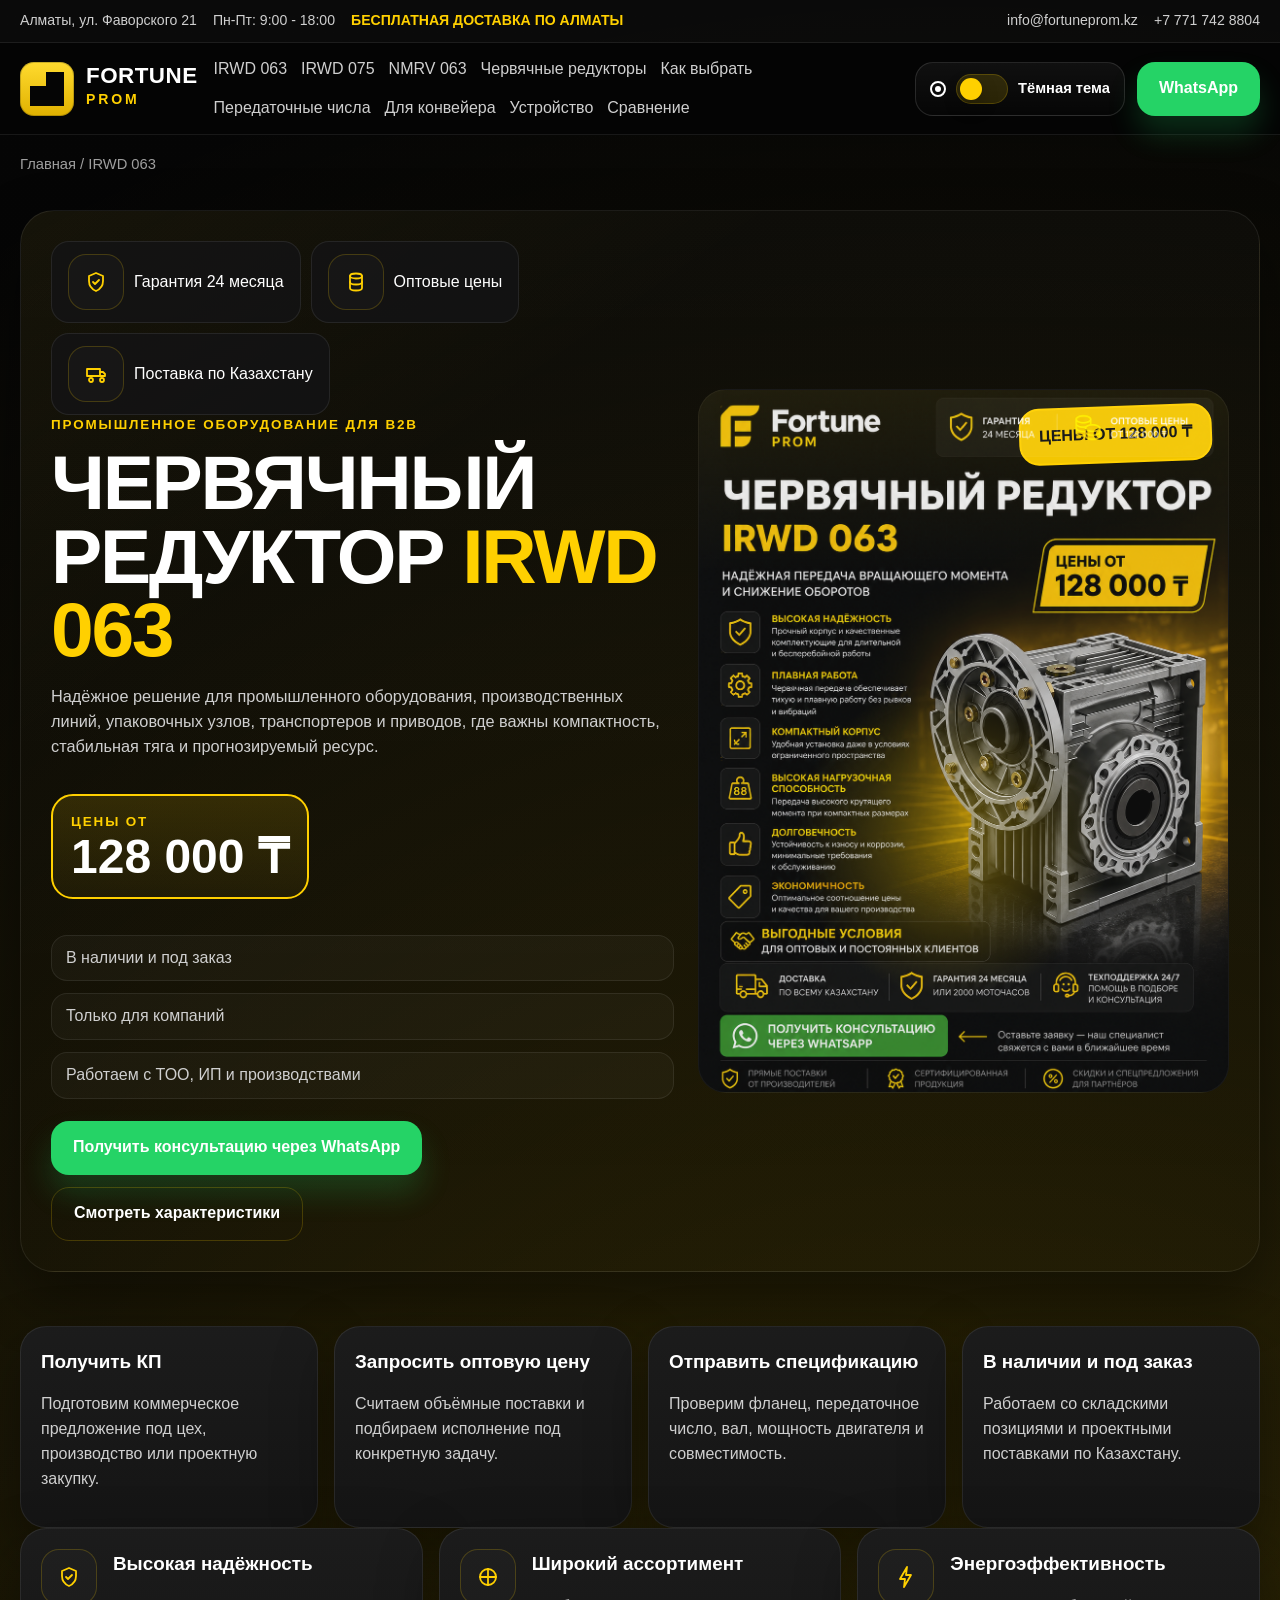
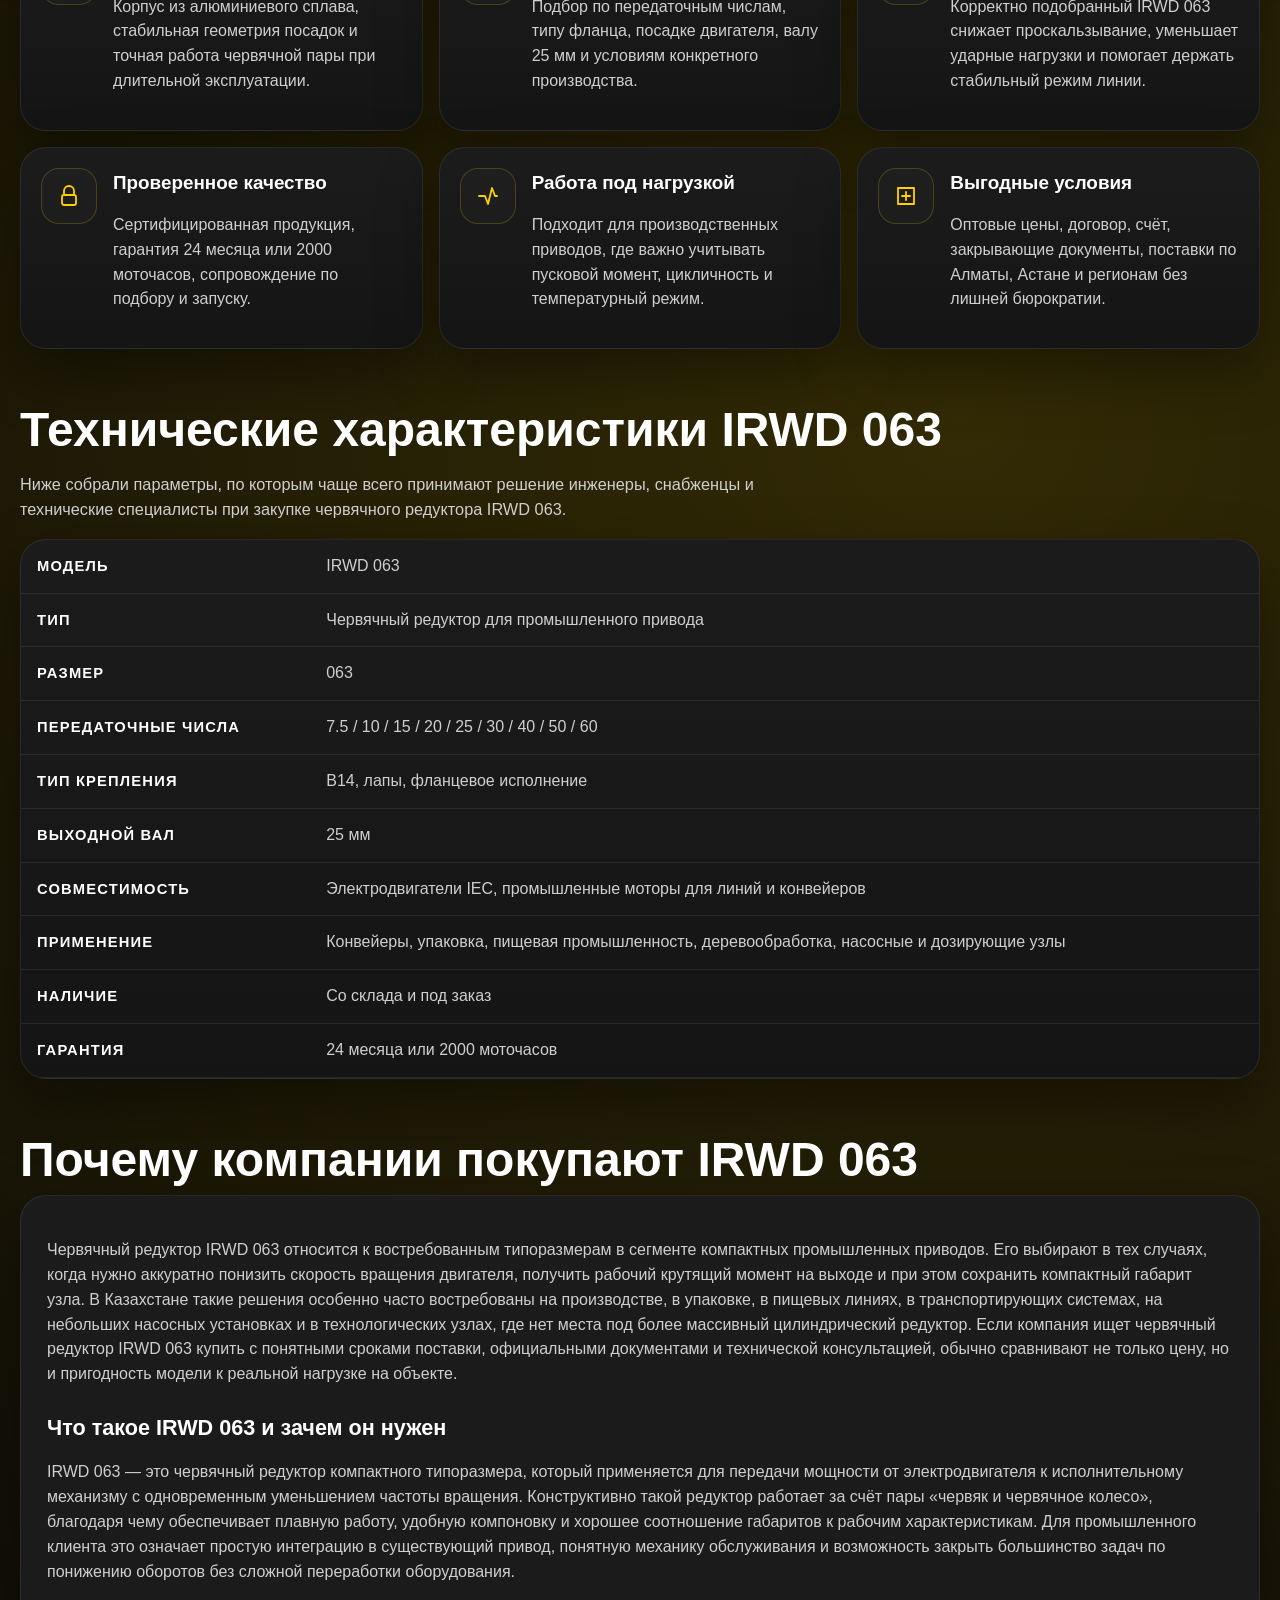
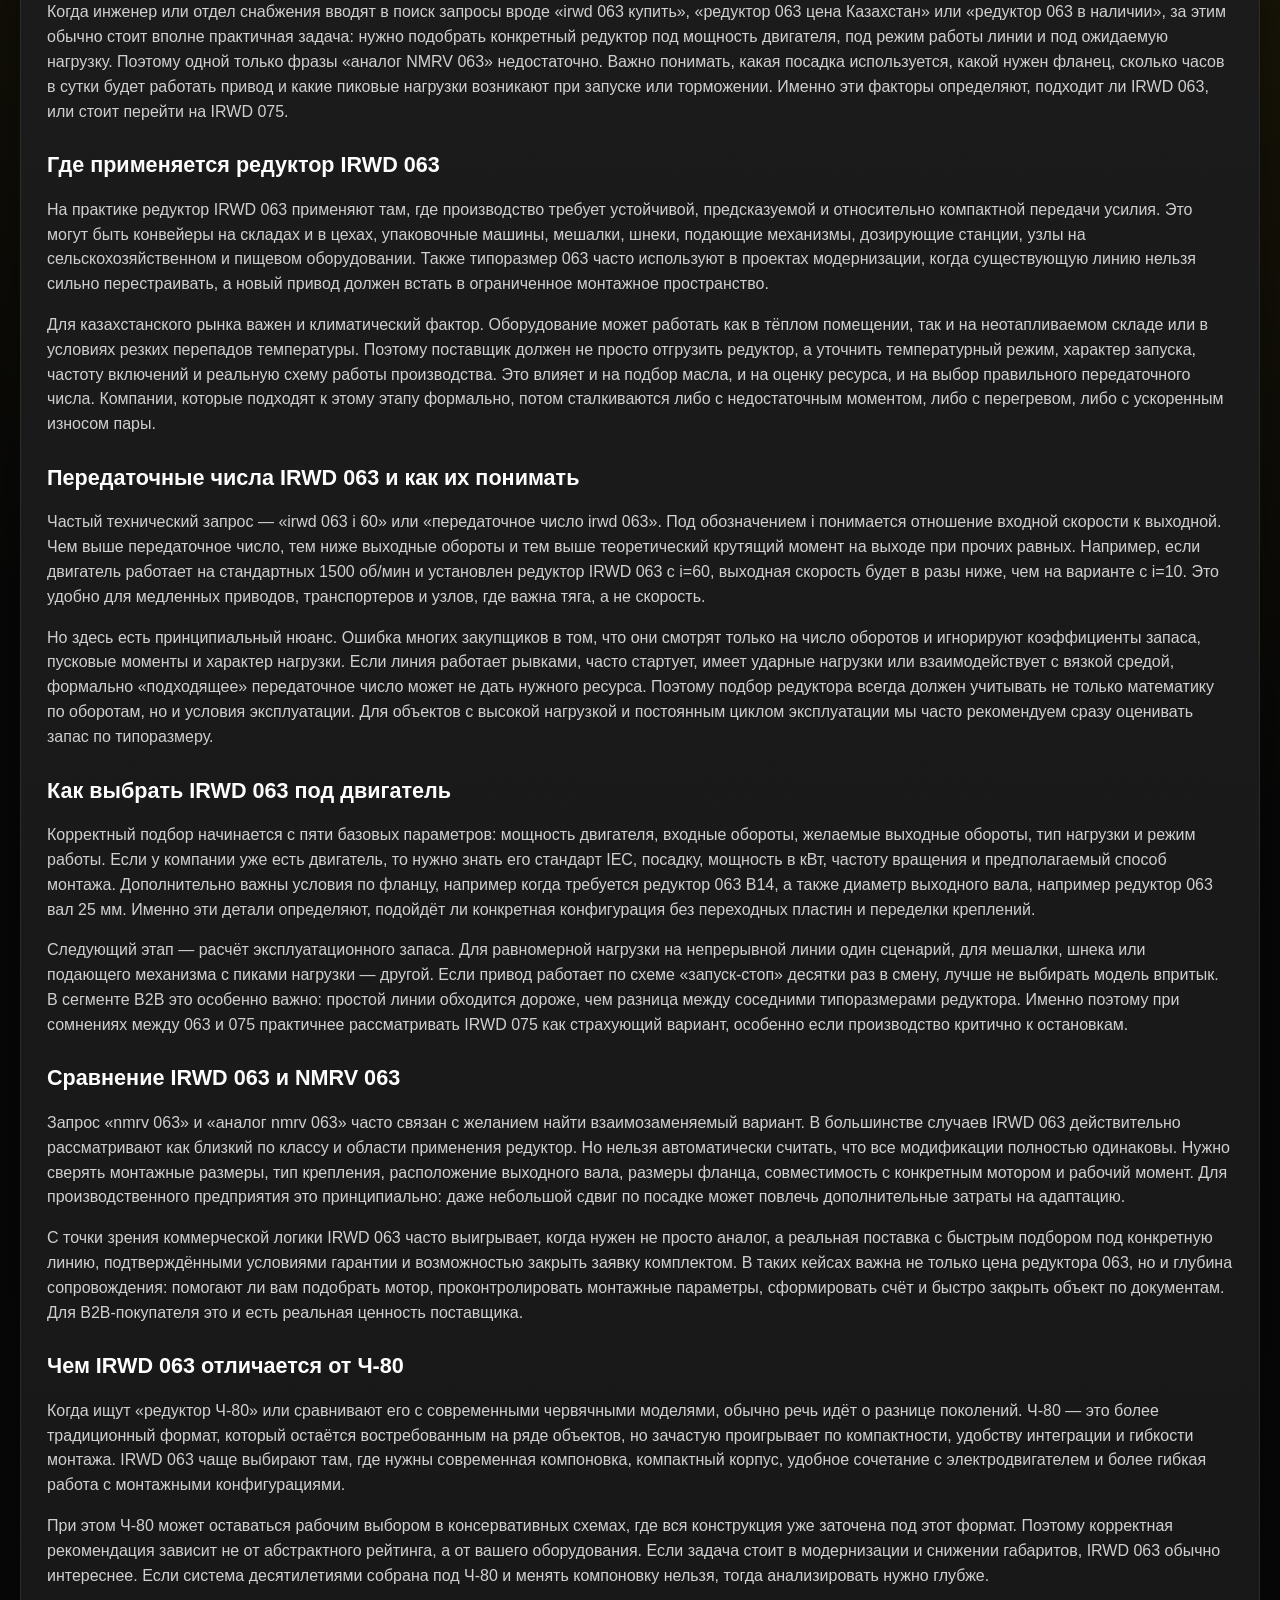
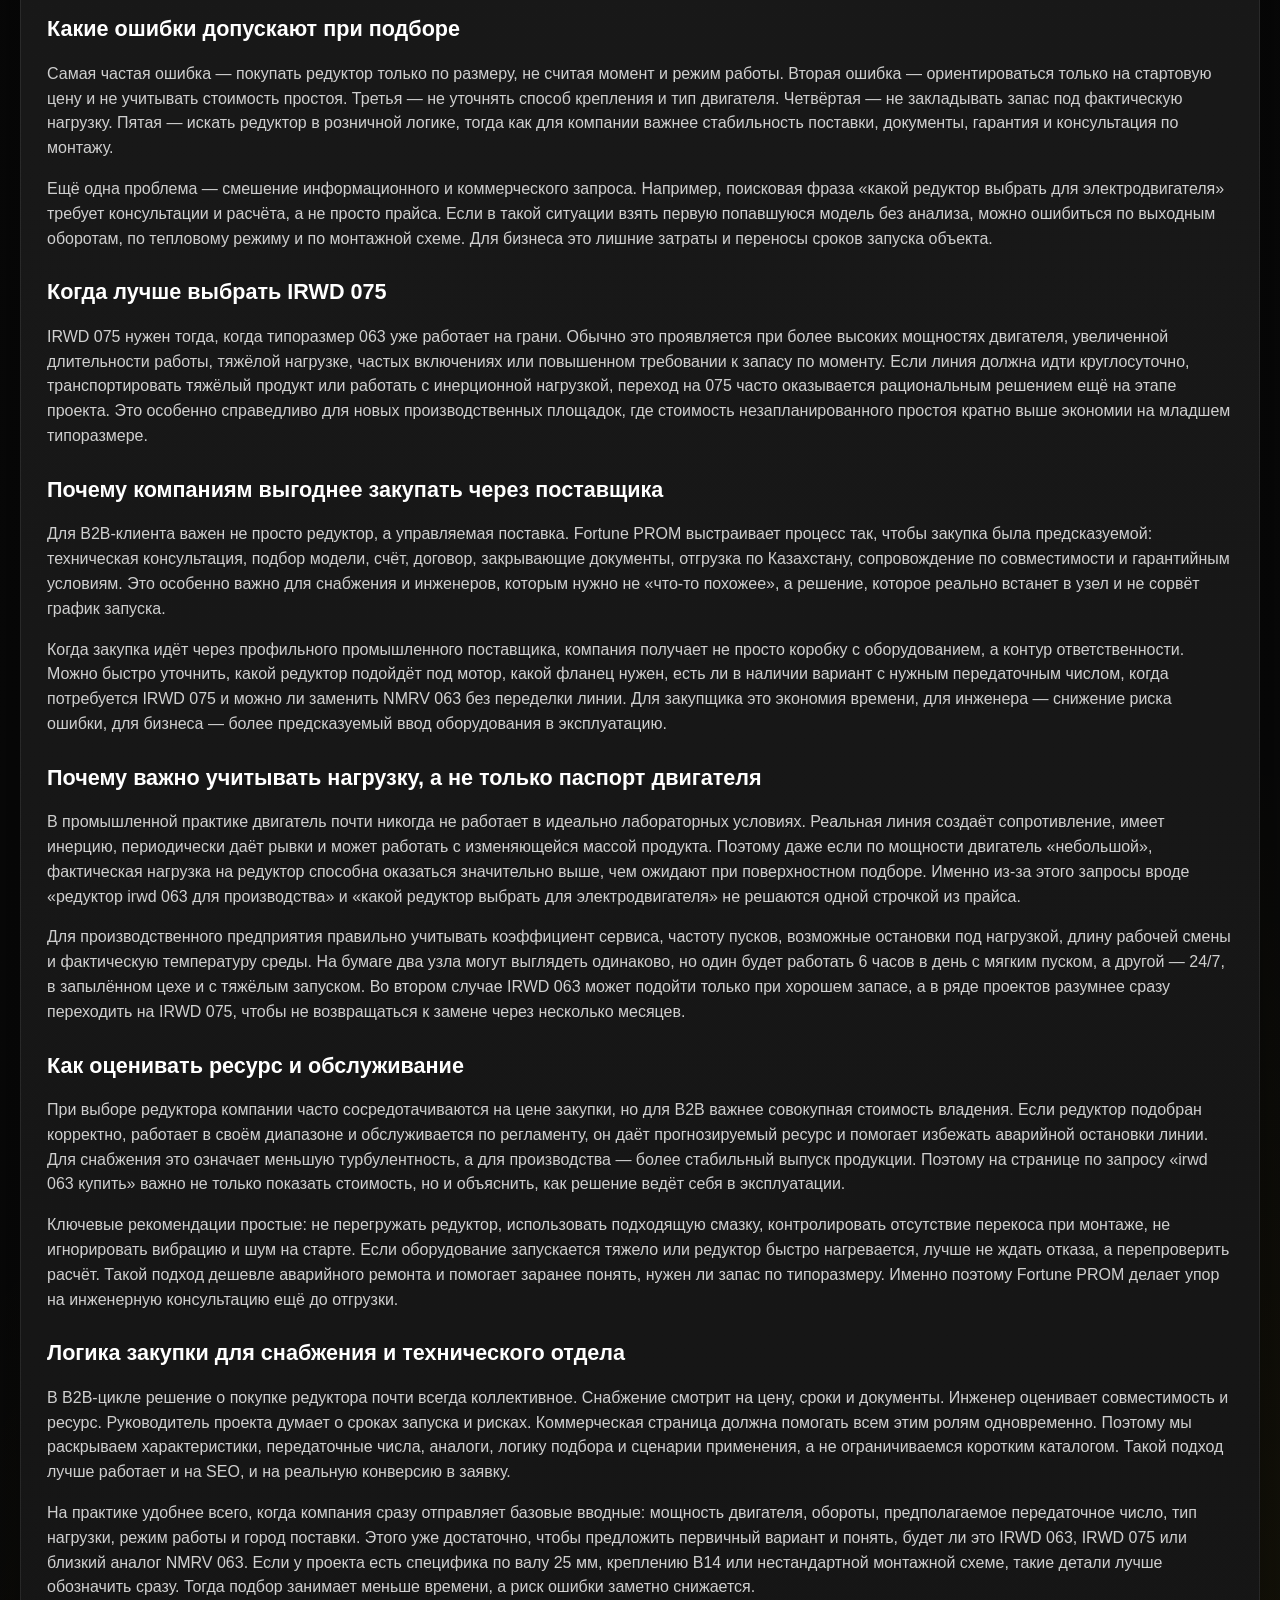
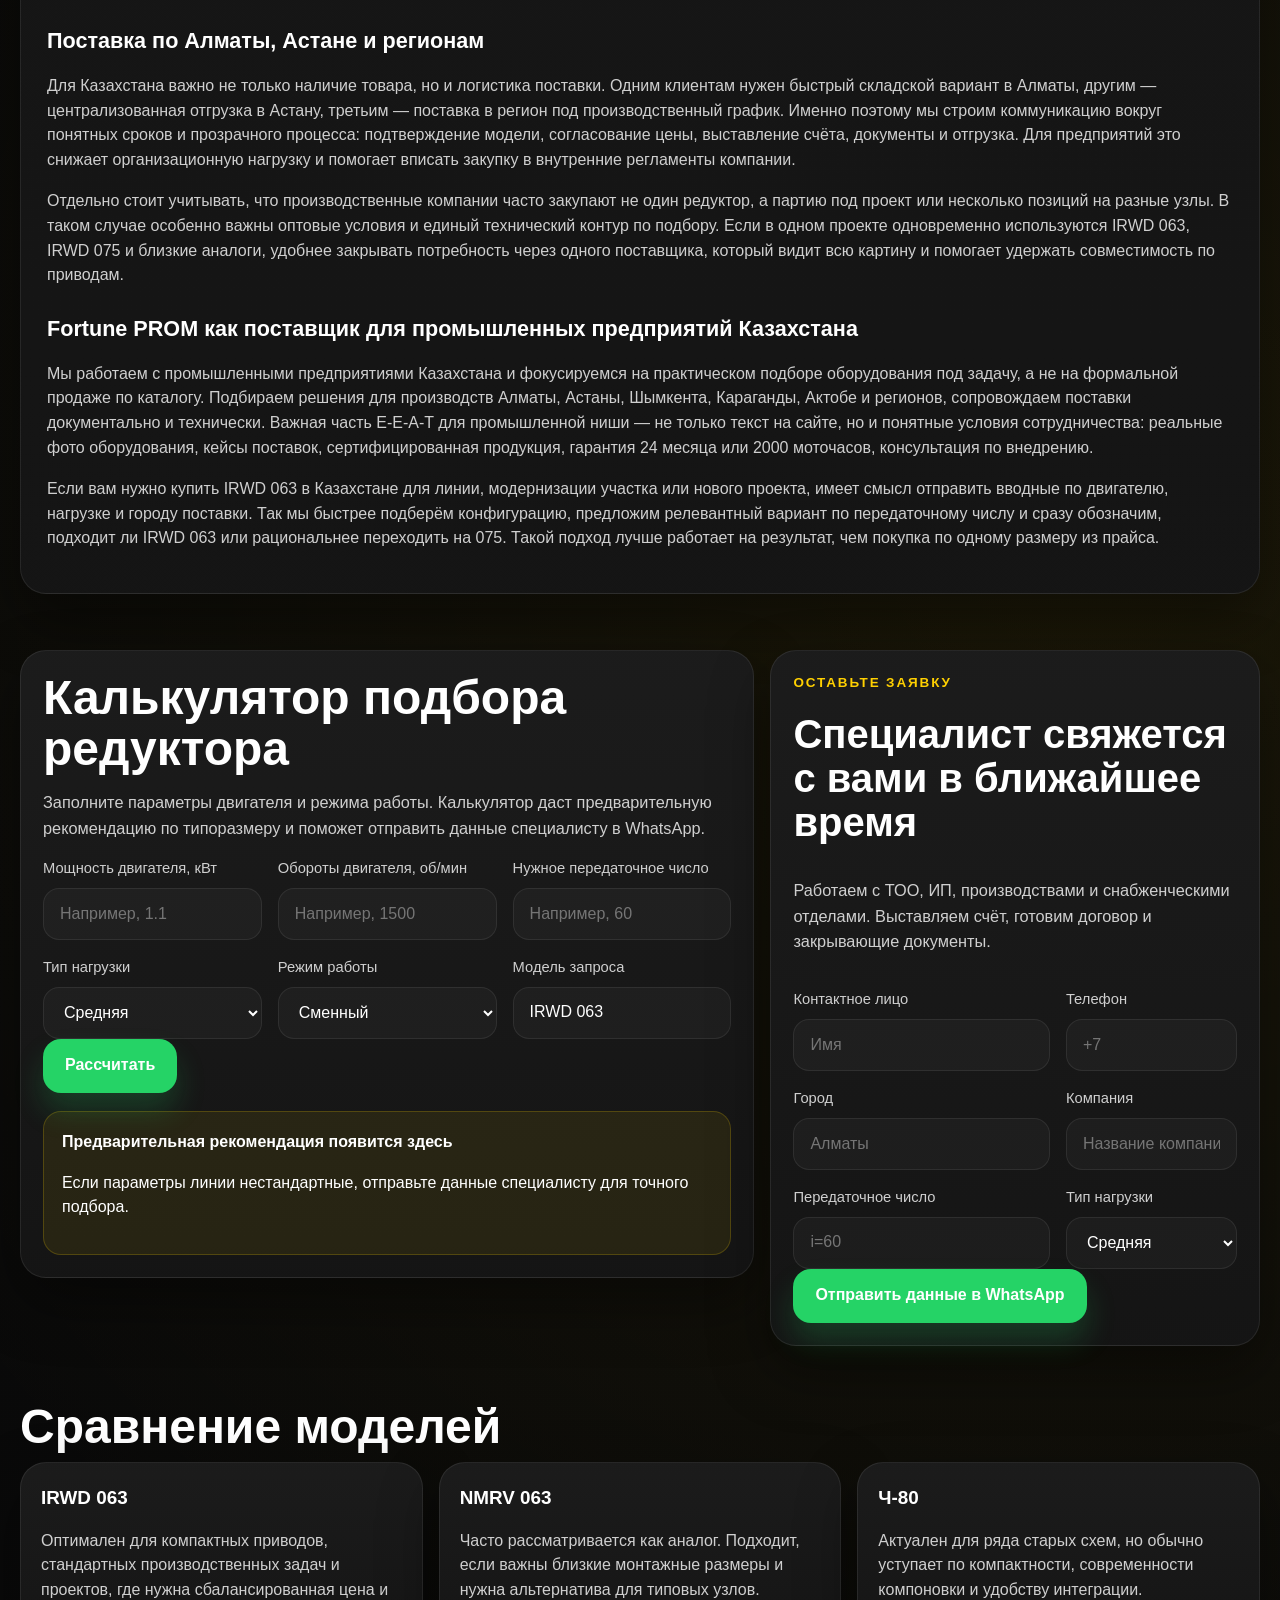
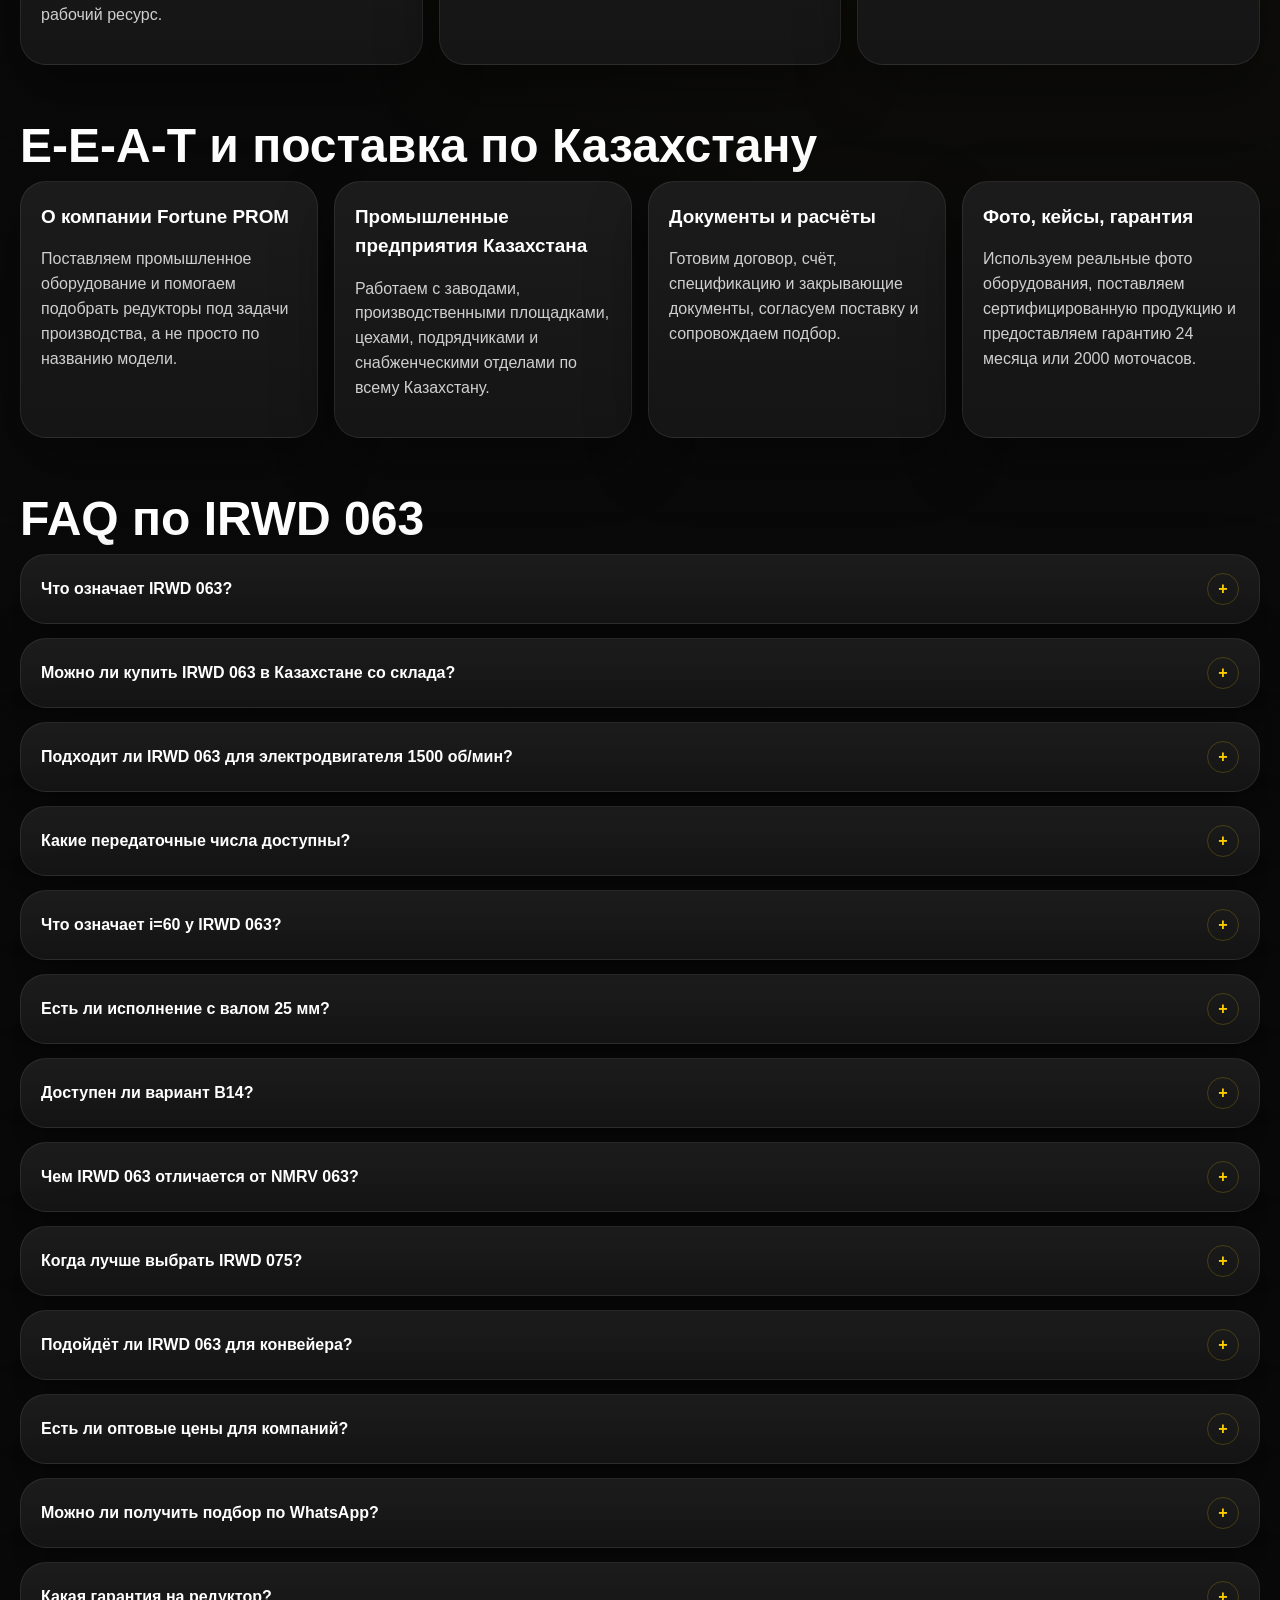
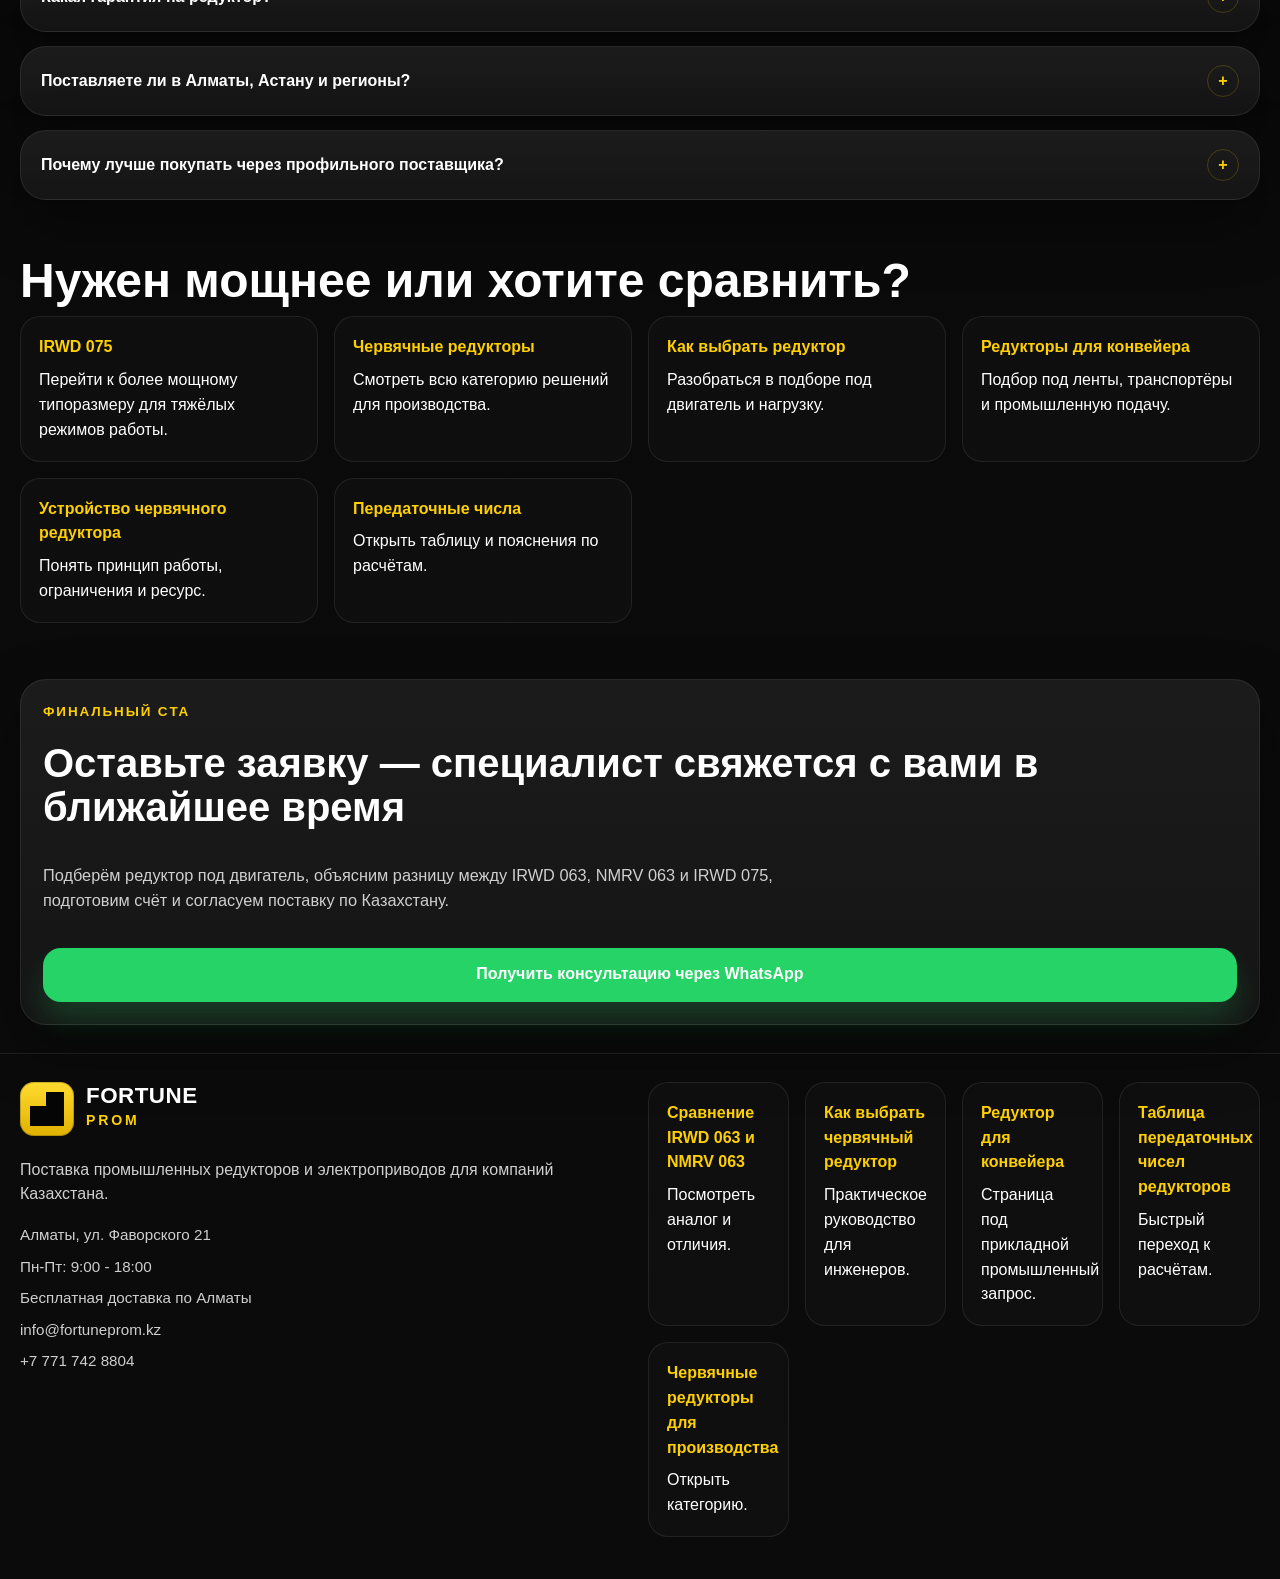
==== commit 1b90fead: "Expand SEO cluster for reducer buying intent" ====
--- a/index.html
+++ b/index.html
@@ -6,6 +6,12 @@
   <title>IRWD 063 купить в Казахстане — цена, характеристики</title>
   <meta name="description" content="Червячный редуктор IRWD 063 для промышленного оборудования. Цена от 128 000 ₸, поставка по Казахстану, оптовые условия для компаний.">
   <link rel="canonical" href="https://dragunovlab.github.io/irwd-063/">
+  <meta property="og:type" content="website">
+  <meta property="og:title" content="IRWD 063 купить в Казахстане — цена, характеристики">
+  <meta property="og:description" content="Червячный редуктор IRWD 063 для промышленного оборудования. Цена, характеристики, поставка по Казахстану и оптовые условия для компаний.">
+  <meta property="og:url" content="https://dragunovlab.github.io/irwd-063/">
+  <meta property="og:image" content="https://dragunovlab.github.io/irwd-063/assets/irwd-063-hero-banner.png">
+  <meta name="twitter:card" content="summary_large_image">
   <link rel="stylesheet" href="./assets/css/style.css">
 </head>
 <body>
@@ -34,8 +40,10 @@
         <a href="./irwd-075/">IRWD 075</a>
         <a href="./nmrv-063/">NMRV 063</a>
         <a href="./chervyachnye-reduktory/">Червячные редукторы</a>
-        <a href="./kak-vybrat-reduktor/">Как выбрать</a>
+        <a href="./kak-vybrat-chervyachnyj-reduktor/">Как выбрать</a>
         <a href="./peredatochnye-chisla-reduktorov/">Передаточные числа</a>
+        <a href="./reduktory-dlya-konvejera/">Для конвейера</a>
+        <a href="./ustrojstvo-chervyachnogo-reduktora/">Устройство</a>
         <a href="./sravnenie-reduktorov/">Сравнение</a>
       </nav>
       <div class="header-actions">
@@ -91,6 +99,12 @@
 
   <section class="section">
     <div class="container">
+      <div class="info-grid">
+        <article class="info-card"><h3>Получить КП</h3><p>Подготовим коммерческое предложение под цех, производство или проектную закупку.</p></article>
+        <article class="info-card"><h3>Запросить оптовую цену</h3><p>Считаем объёмные поставки и подбираем исполнение под конкретную задачу.</p></article>
+        <article class="info-card"><h3>Отправить спецификацию</h3><p>Проверим фланец, передаточное число, вал, мощность двигателя и совместимость.</p></article>
+        <article class="info-card"><h3>В наличии и под заказ</h3><p>Работаем со складскими позициями и проектными поставками по Казахстану.</p></article>
+      </div>
       <div class="feature-grid">
         <article class="feature-card panel"><span class="feature-icon"><svg viewBox="0 0 24 24"><path d="M12 3l7 3v5c0 5-3.3 8.4-7 10-3.7-1.6-7-5-7-10V6l7-3Z"/><path d="m9 12 2 2 4-4"/></svg></span><div><h3>Высокая надёжность</h3><p>Корпус из алюминиевого сплава, стабильная геометрия посадок и точная работа червячной пары при длительной эксплуатации.</p></div></article>
         <article class="feature-card panel"><span class="feature-icon"><svg viewBox="0 0 24 24"><path d="M4 12h16"/><path d="M12 4v16"/><circle cx="12" cy="12" r="8"/></svg></span><div><h3>Широкий ассортимент</h3><p>Подбор по передаточным числам, типу фланца, посадке двигателя, валу 25 мм и условиям конкретного производства.</p></div></article>
@@ -280,7 +294,9 @@
       <div class="link-grid">
         <a href="./irwd-075/"><span>IRWD 075</span>Перейти к более мощному типоразмеру для тяжёлых режимов работы.</a>
         <a href="./chervyachnye-reduktory/"><span>Червячные редукторы</span>Смотреть всю категорию решений для производства.</a>
-        <a href="./kak-vybrat-reduktor/"><span>Как выбрать редуктор</span>Разобраться в подборе под двигатель и нагрузку.</a>
+        <a href="./kak-vybrat-chervyachnyj-reduktor/"><span>Как выбрать редуктор</span>Разобраться в подборе под двигатель и нагрузку.</a>
+        <a href="./reduktory-dlya-konvejera/"><span>Редукторы для конвейера</span>Подбор под ленты, транспортёры и промышленную подачу.</a>
+        <a href="./ustrojstvo-chervyachnogo-reduktora/"><span>Устройство червячного редуктора</span>Понять принцип работы, ограничения и ресурс.</a>
         <a href="./peredatochnye-chisla-reduktorov/"><span>Передаточные числа</span>Открыть таблицу и пояснения по расчётам.</a>
       </div>
     </div>
@@ -312,7 +328,8 @@
       </div>
       <div class="link-grid">
         <a href="./nmrv-063/"><span>Сравнение IRWD 063 и NMRV 063</span>Посмотреть аналог и отличия.</a>
-        <a href="./kak-vybrat-reduktor/"><span>Как выбрать червячный редуктор</span>Практическое руководство для инженеров.</a>
+        <a href="./kak-vybrat-chervyachnyj-reduktor/"><span>Как выбрать червячный редуктор</span>Практическое руководство для инженеров.</a>
+        <a href="./reduktory-dlya-konvejera/"><span>Редуктор для конвейера</span>Страница под прикладной промышленный запрос.</a>
         <a href="./peredatochnye-chisla-reduktorov/"><span>Таблица передаточных чисел редукторов</span>Быстрый переход к расчётам.</a>
         <a href="./chervyachnye-reduktory/"><span>Червячные редукторы для производства</span>Открыть категорию.</a>
       </div>
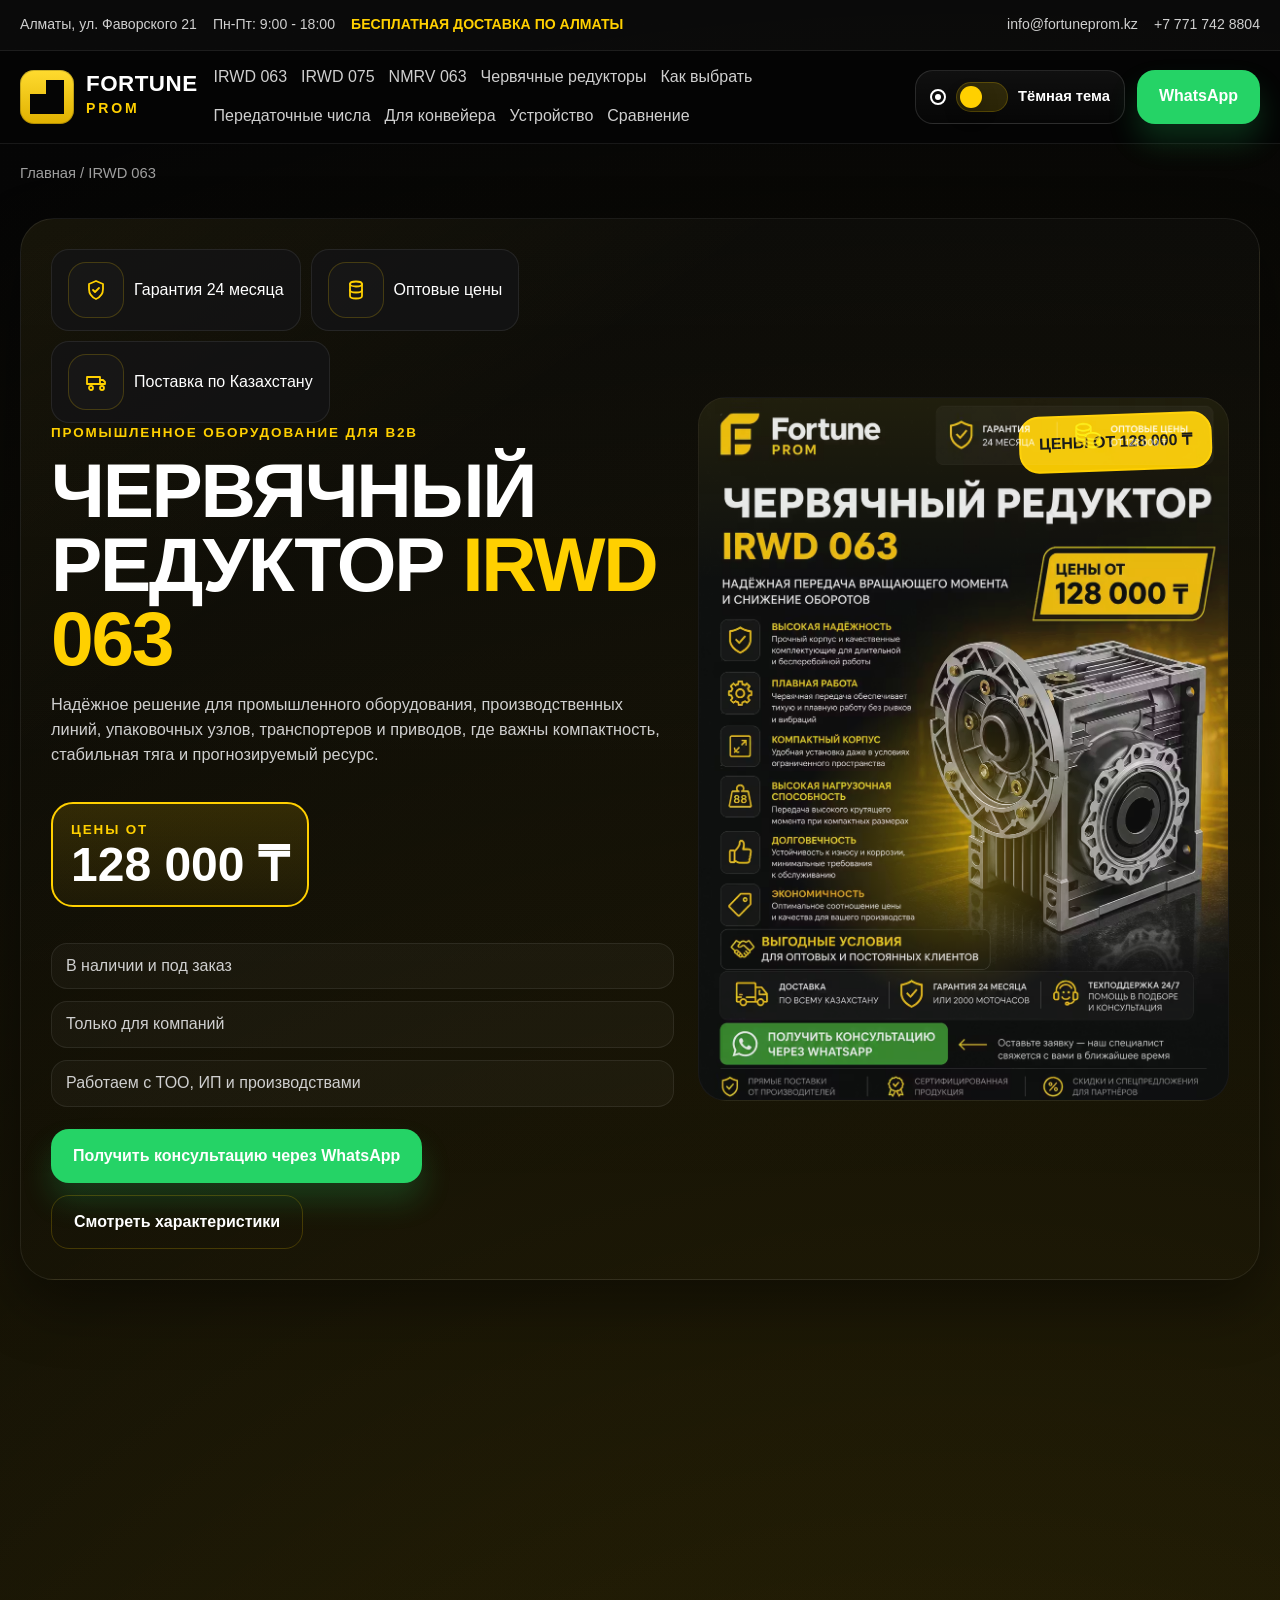
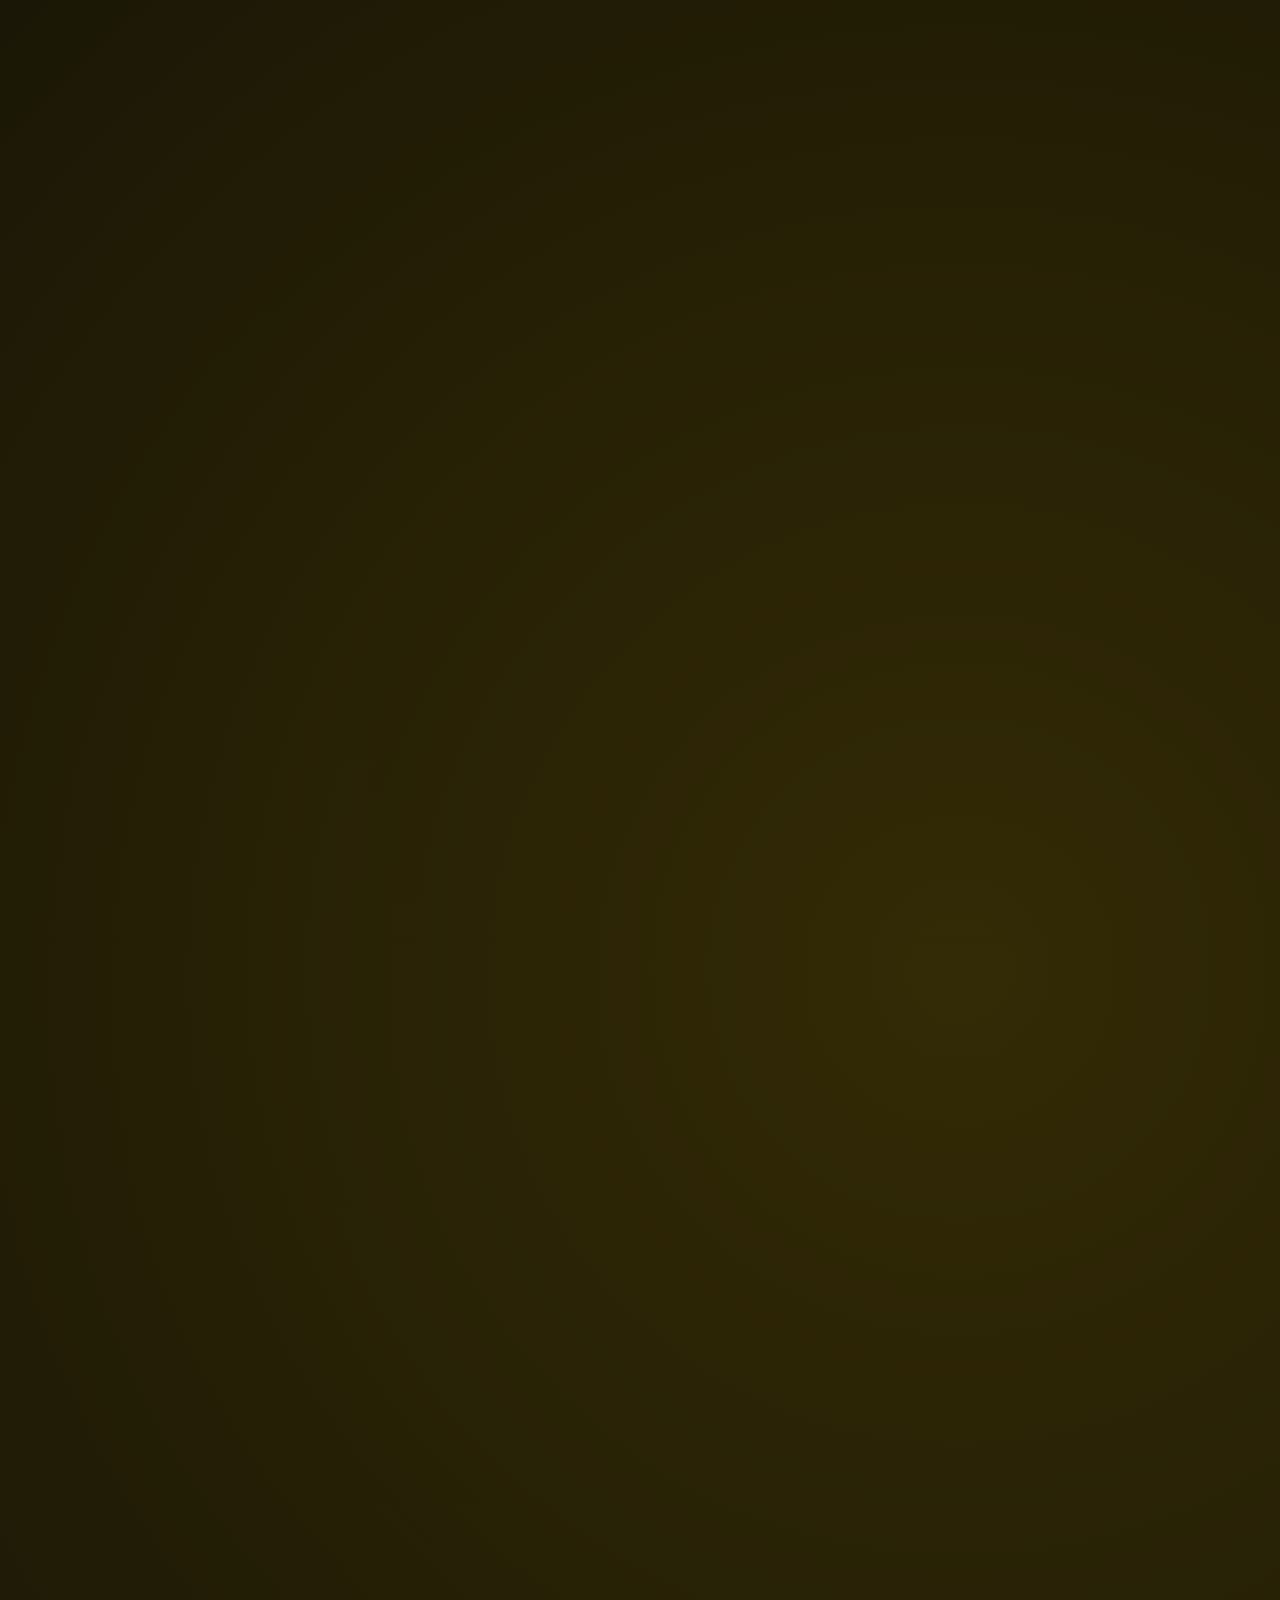
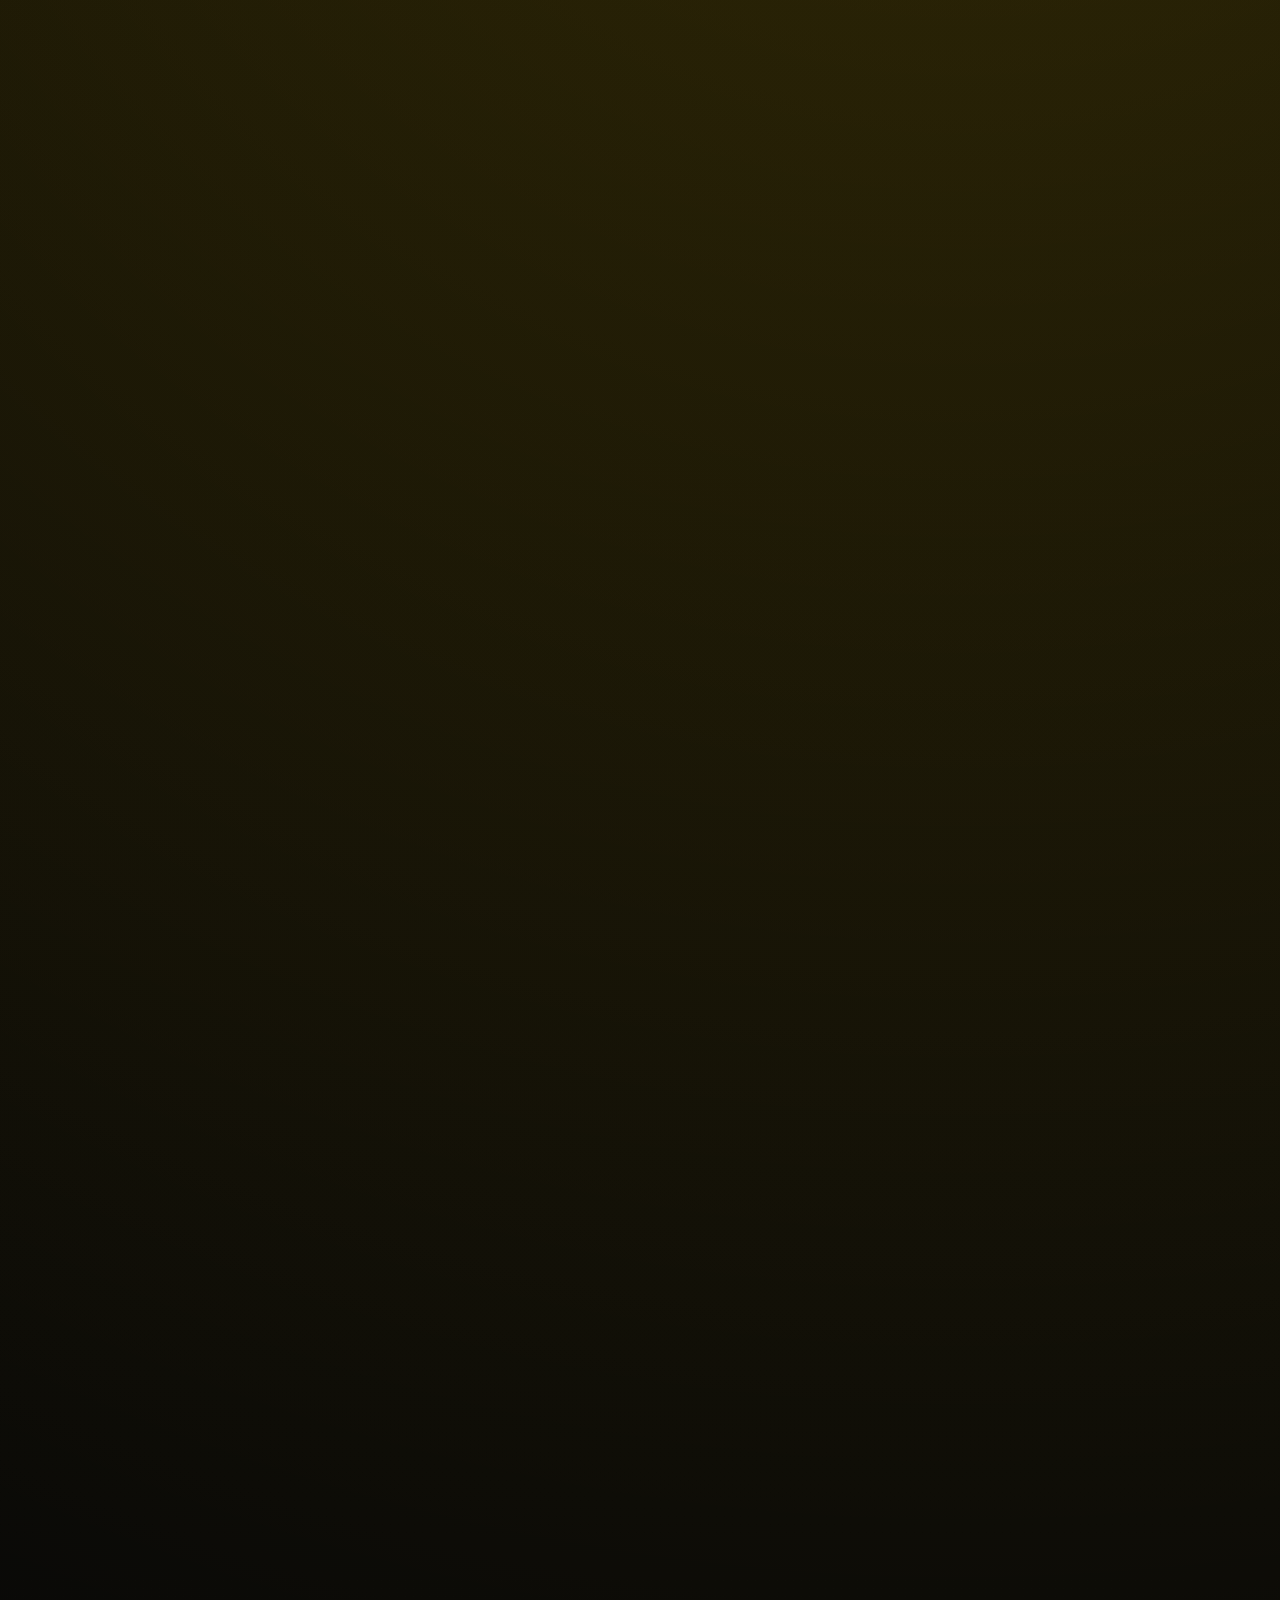
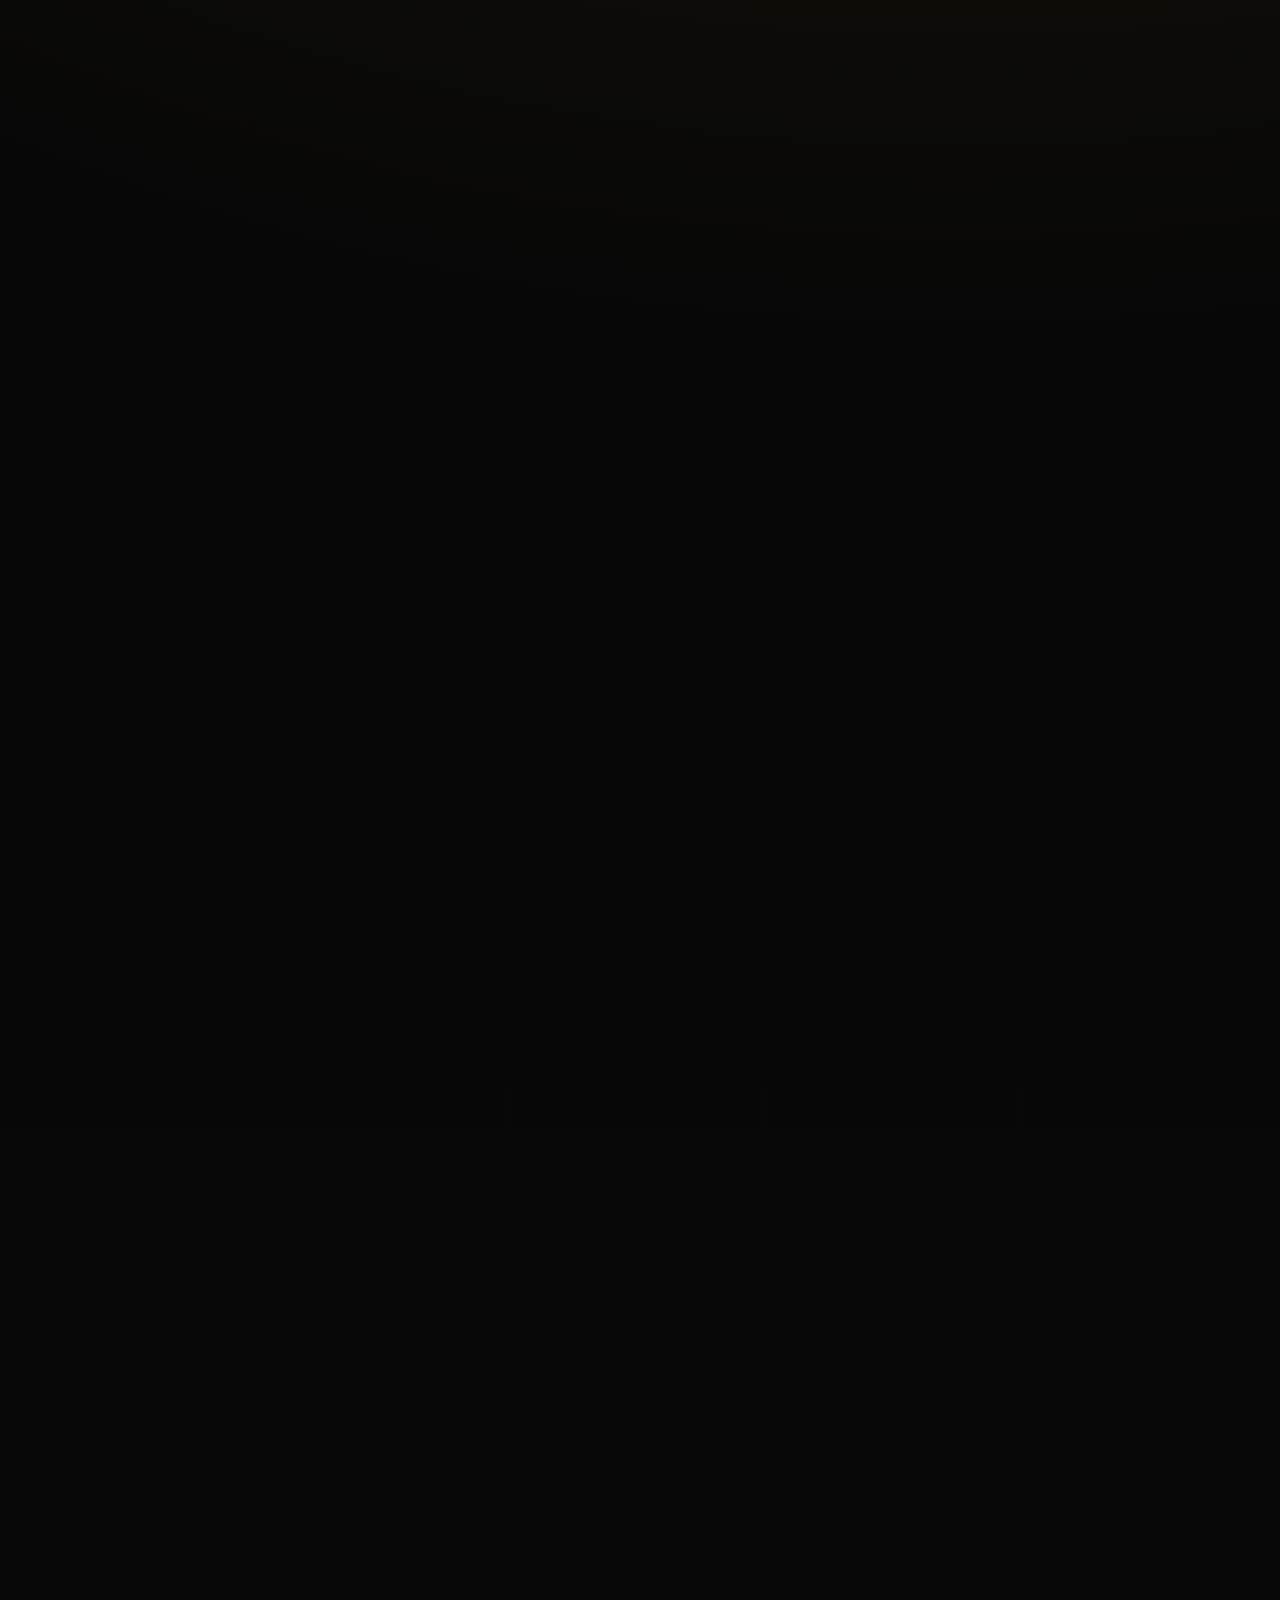
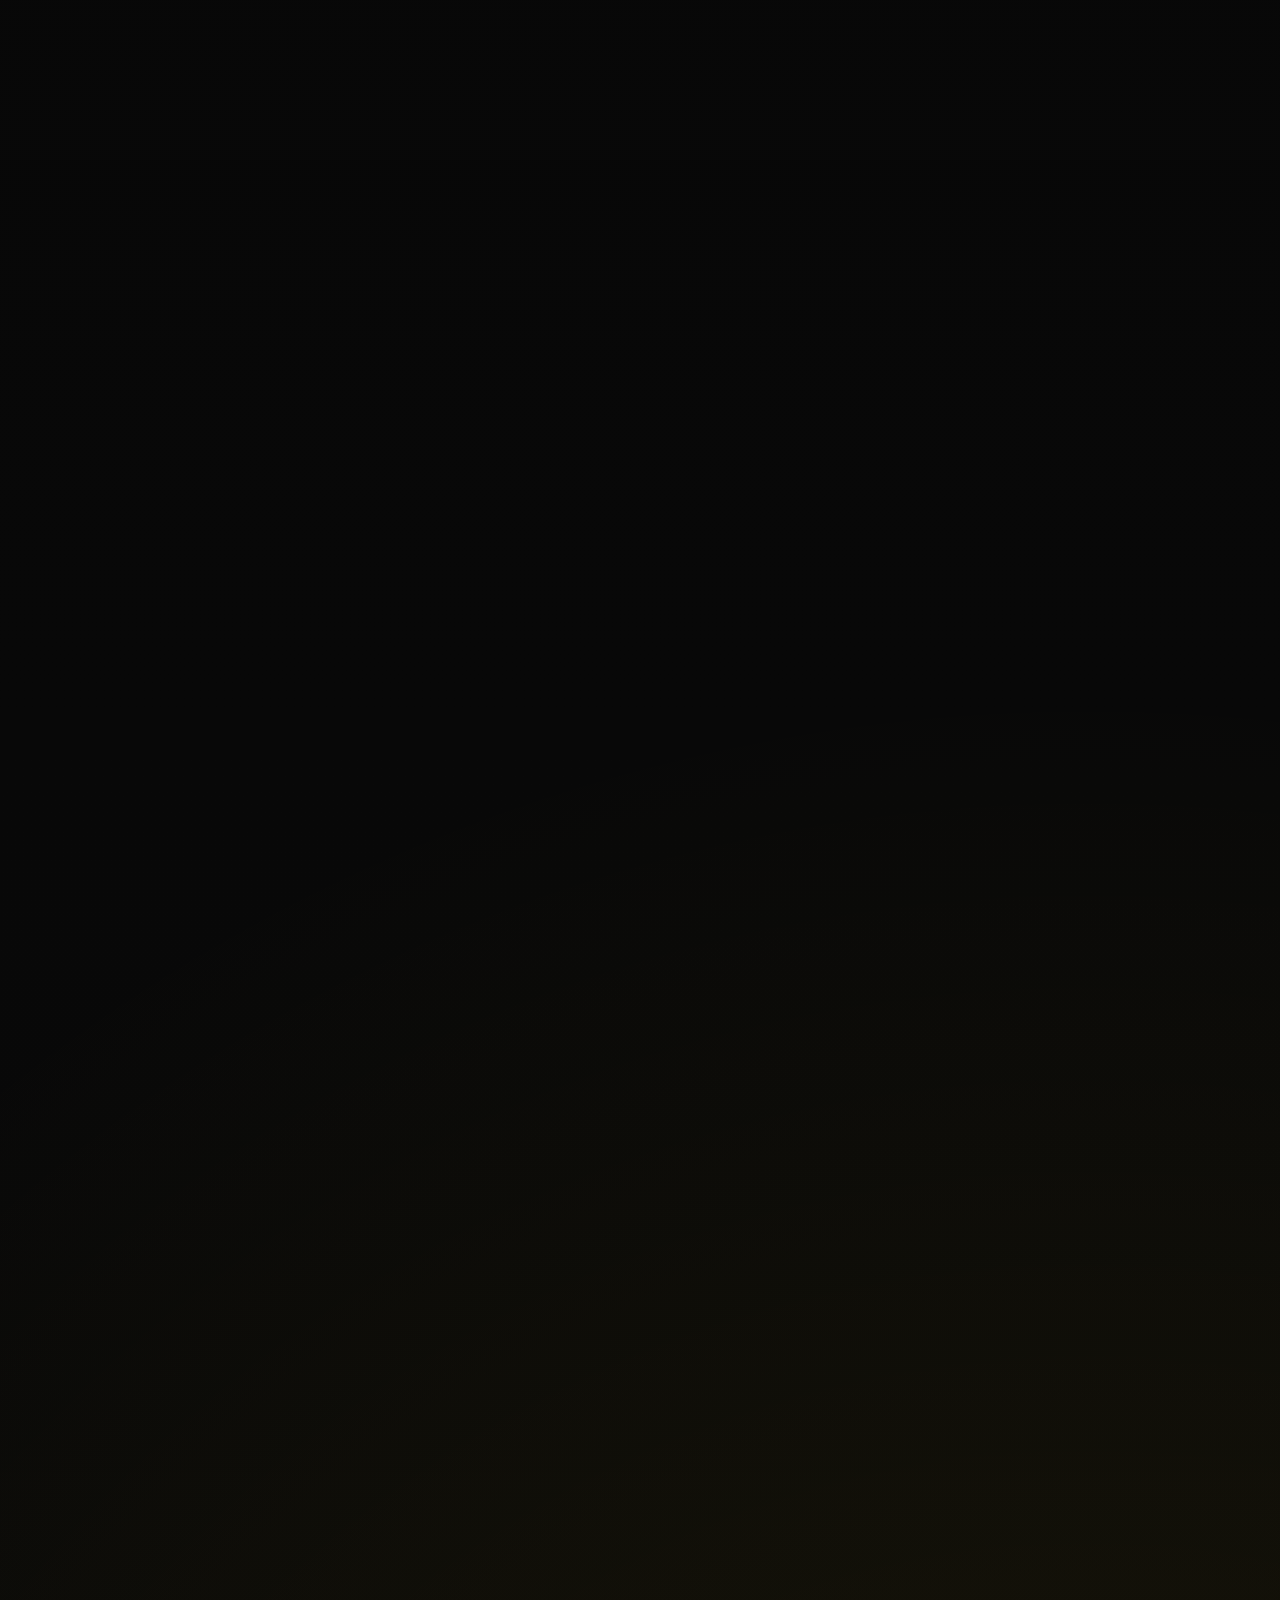
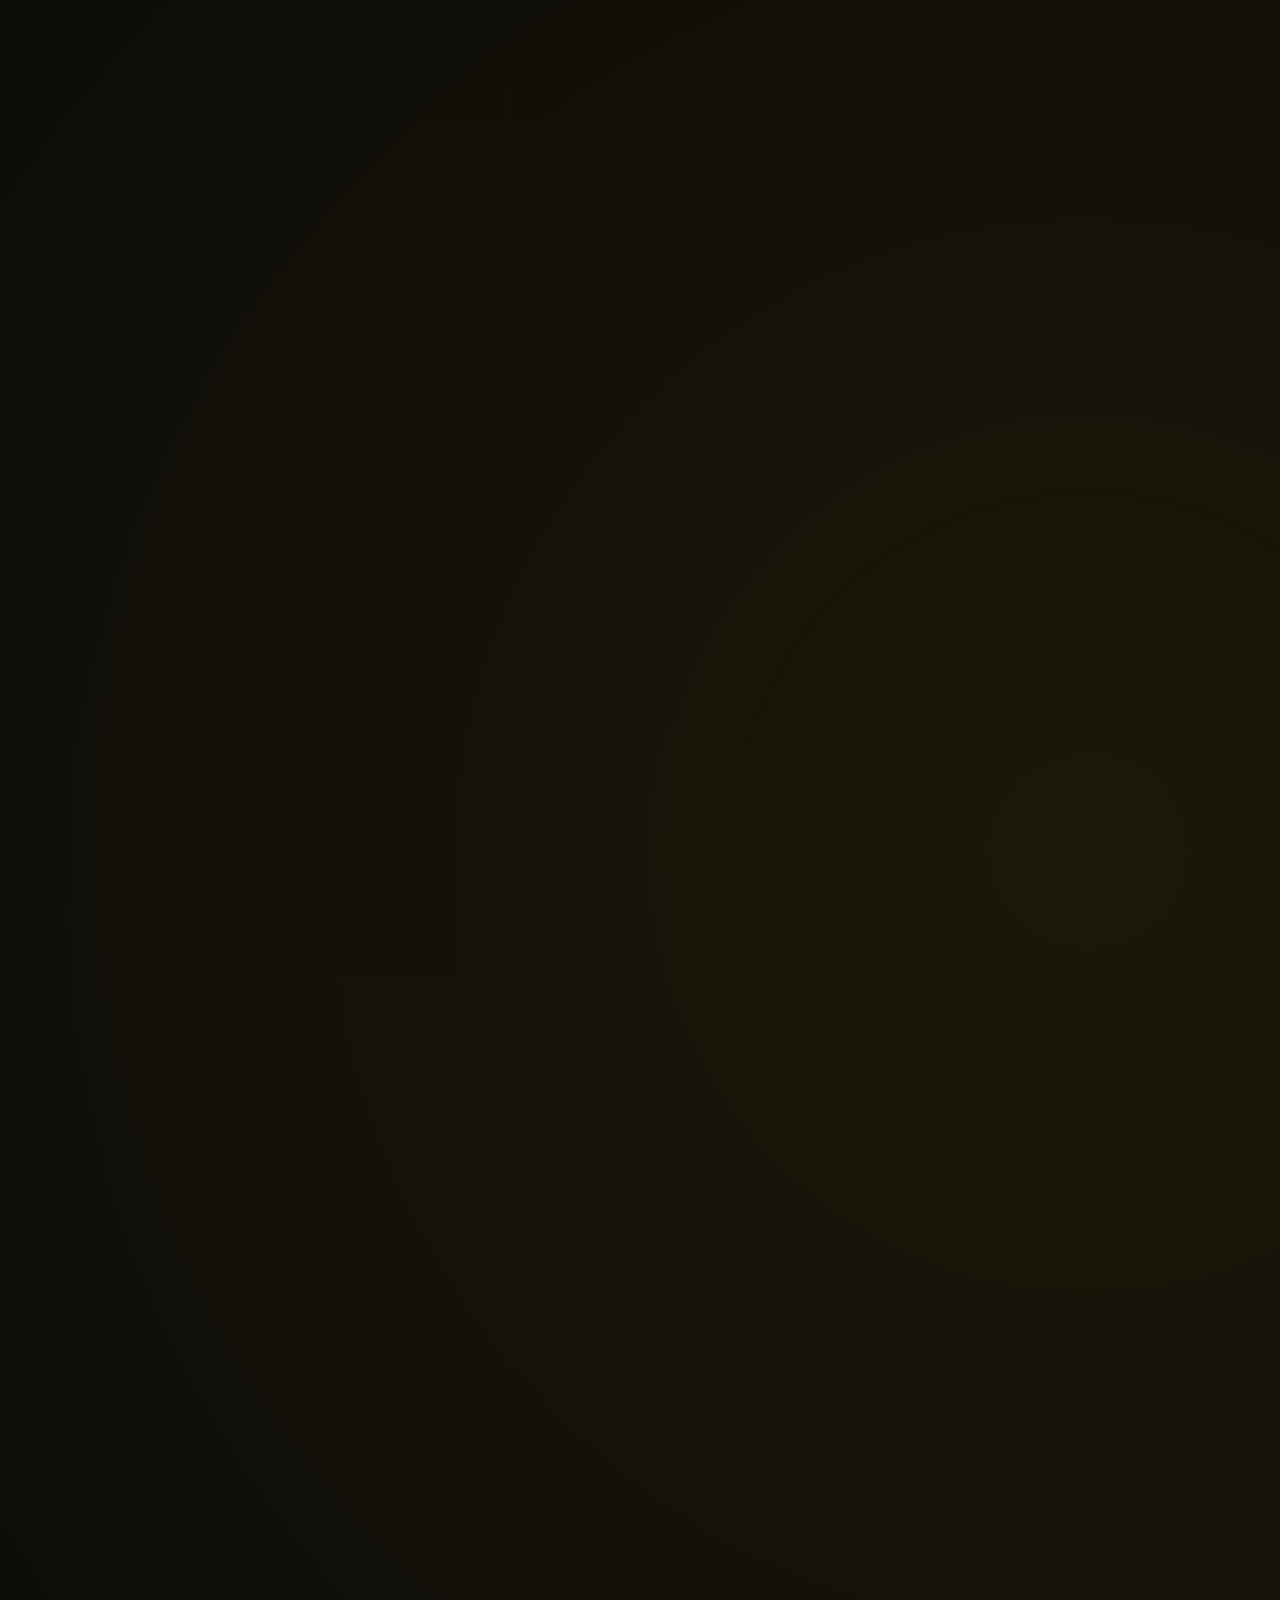
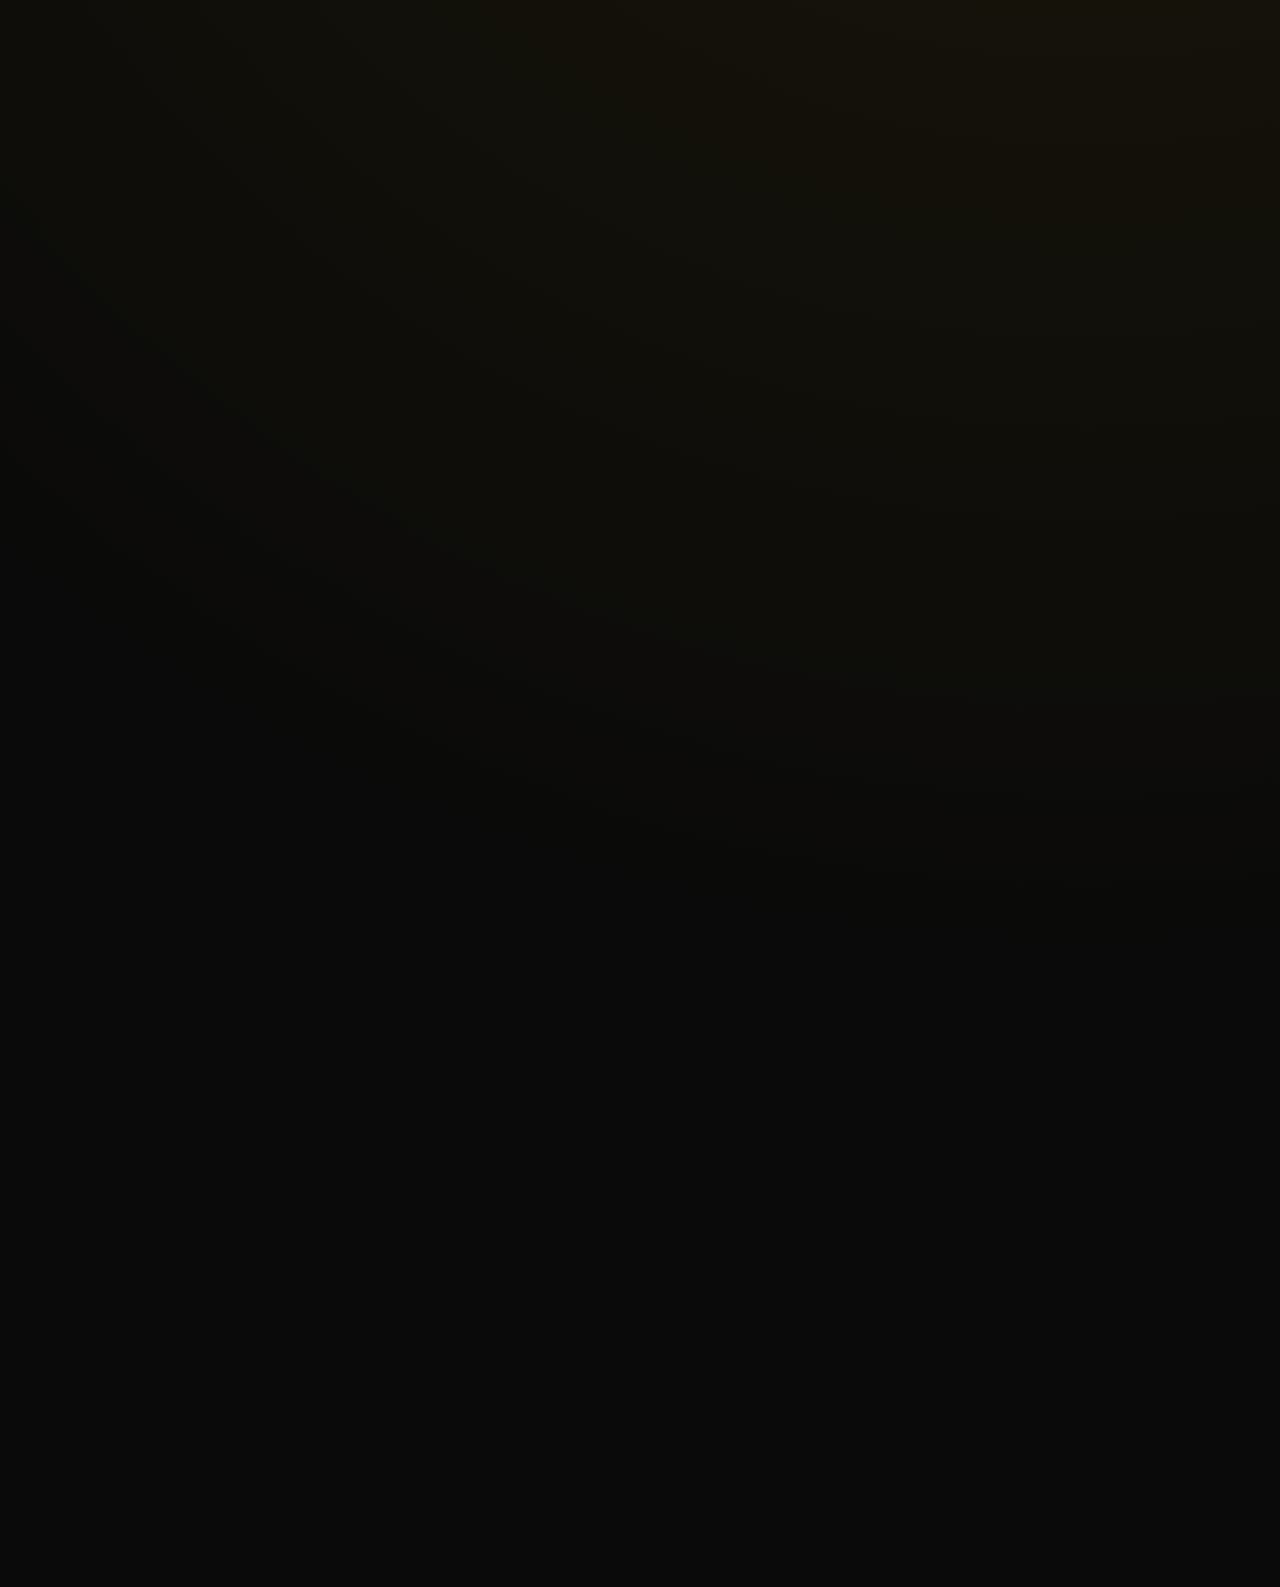
==== commit 2c2030a9: "Optimize hero images with AVIF delivery" ====
--- a/index.html
+++ b/index.html
@@ -12,6 +12,7 @@
   <meta property="og:url" content="https://dragunovlab.github.io/irwd-063/">
   <meta property="og:image" content="https://dragunovlab.github.io/irwd-063/assets/irwd-063-hero-banner.png">
   <meta name="twitter:card" content="summary_large_image">
+  <link rel="preload" as="image" href="./assets/irwd-063-hero-banner.avif" type="image/avif">
   <link rel="stylesheet" href="./assets/css/style.css">
 </head>
 <body>
@@ -91,7 +92,10 @@
         </div>
         <div class="hero-visual">
           <div class="hero-note">Цены от 128 000 ₸</div>
-          <img src="./assets/irwd-063-hero-banner.png" alt="Червячный редуктор IRWD 063 Fortune PROM" loading="lazy">
+          <picture>
+            <source srcset="./assets/irwd-063-hero-banner.avif" type="image/avif">
+            <img src="./assets/irwd-063-hero-banner.png" alt="Червячный редуктор IRWD 063 Fortune PROM" width="1088" height="1445" loading="eager" fetchpriority="high" decoding="async">
+          </picture>
         </div>
       </div>
     </div>
--- a/assets/css/style.css
+++ b/assets/css/style.css
@@ -37,6 +37,7 @@
 
 html {
   scroll-behavior: smooth;
+  -webkit-text-size-adjust: 100%;
 }
 
 body {
@@ -48,6 +49,8 @@
     linear-gradient(180deg, var(--bg) 0%, var(--bg-soft) 100%);
   color: var(--white);
   line-height: 1.55;
+  text-rendering: optimizeLegibility;
+  -webkit-font-smoothing: antialiased;
 }
 
 [data-theme="light"] body {
@@ -61,11 +64,16 @@
 img {
   max-width: 100%;
   display: block;
+  height: auto;
 }
 
 a {
   color: var(--white);
   text-decoration: none;
+}
+
+a[href^="tel:"] {
+  white-space: nowrap;
 }
 
 button,
@@ -369,6 +377,7 @@
 
 .hero {
   padding: 34px 0 26px;
+  content-visibility: visible;
 }
 
 .hero-shell {
@@ -574,6 +583,8 @@
 
 .section {
   padding: 28px 0;
+  content-visibility: auto;
+  contain-intrinsic-size: 1px 960px;
 }
 
 .section h2 {
@@ -985,6 +996,7 @@
 
 .page-hero {
   padding: 34px 0 10px;
+  content-visibility: visible;
 }
 
 .page-hero .panel {
@@ -1021,8 +1033,18 @@
   font-size: 0.95rem;
 }
 
+.topbar-contact a,
+.footer-contacts a {
+  display: inline-flex;
+  align-items: center;
+  min-height: 30px;
+}
+
 .footer-contacts a:hover {
   color: var(--white);
+  text-decoration: underline;
+  text-decoration-color: var(--yellow);
+  text-underline-offset: 4px;
 }
 
 .desktop-only {
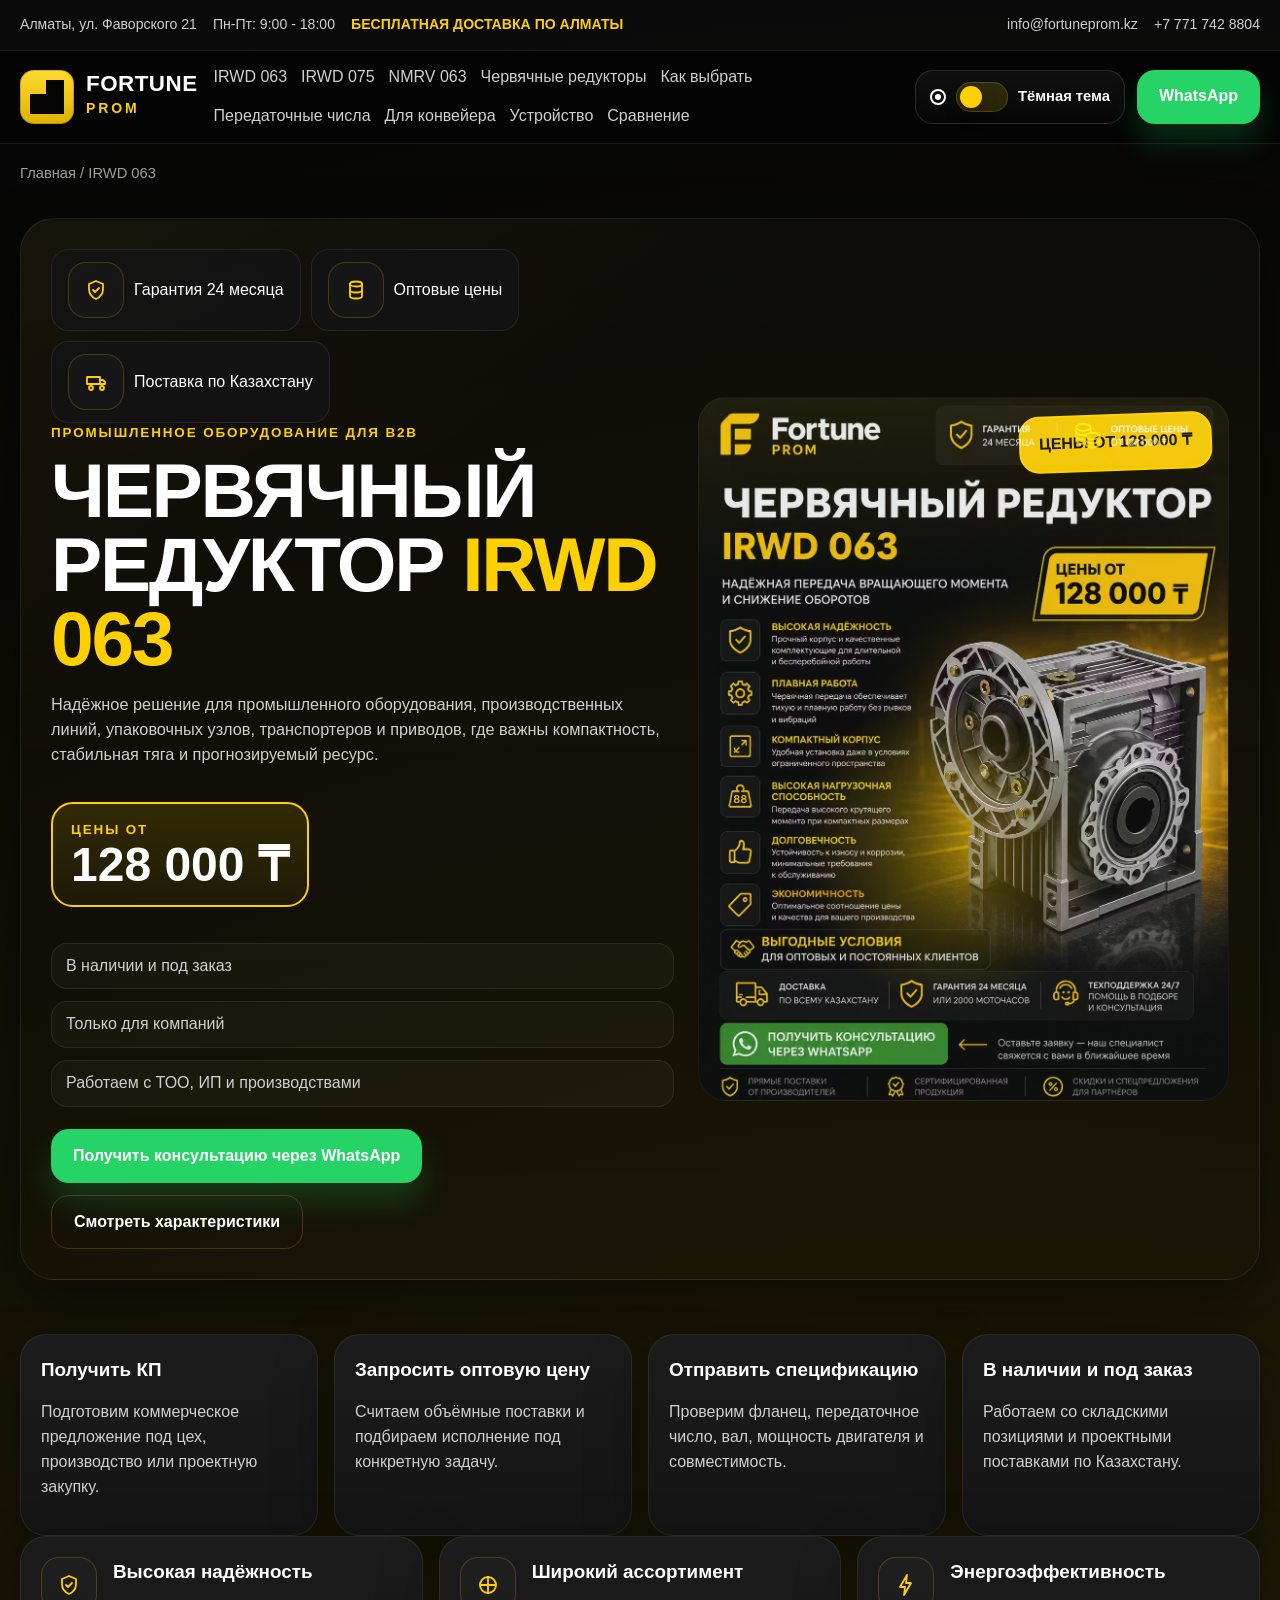
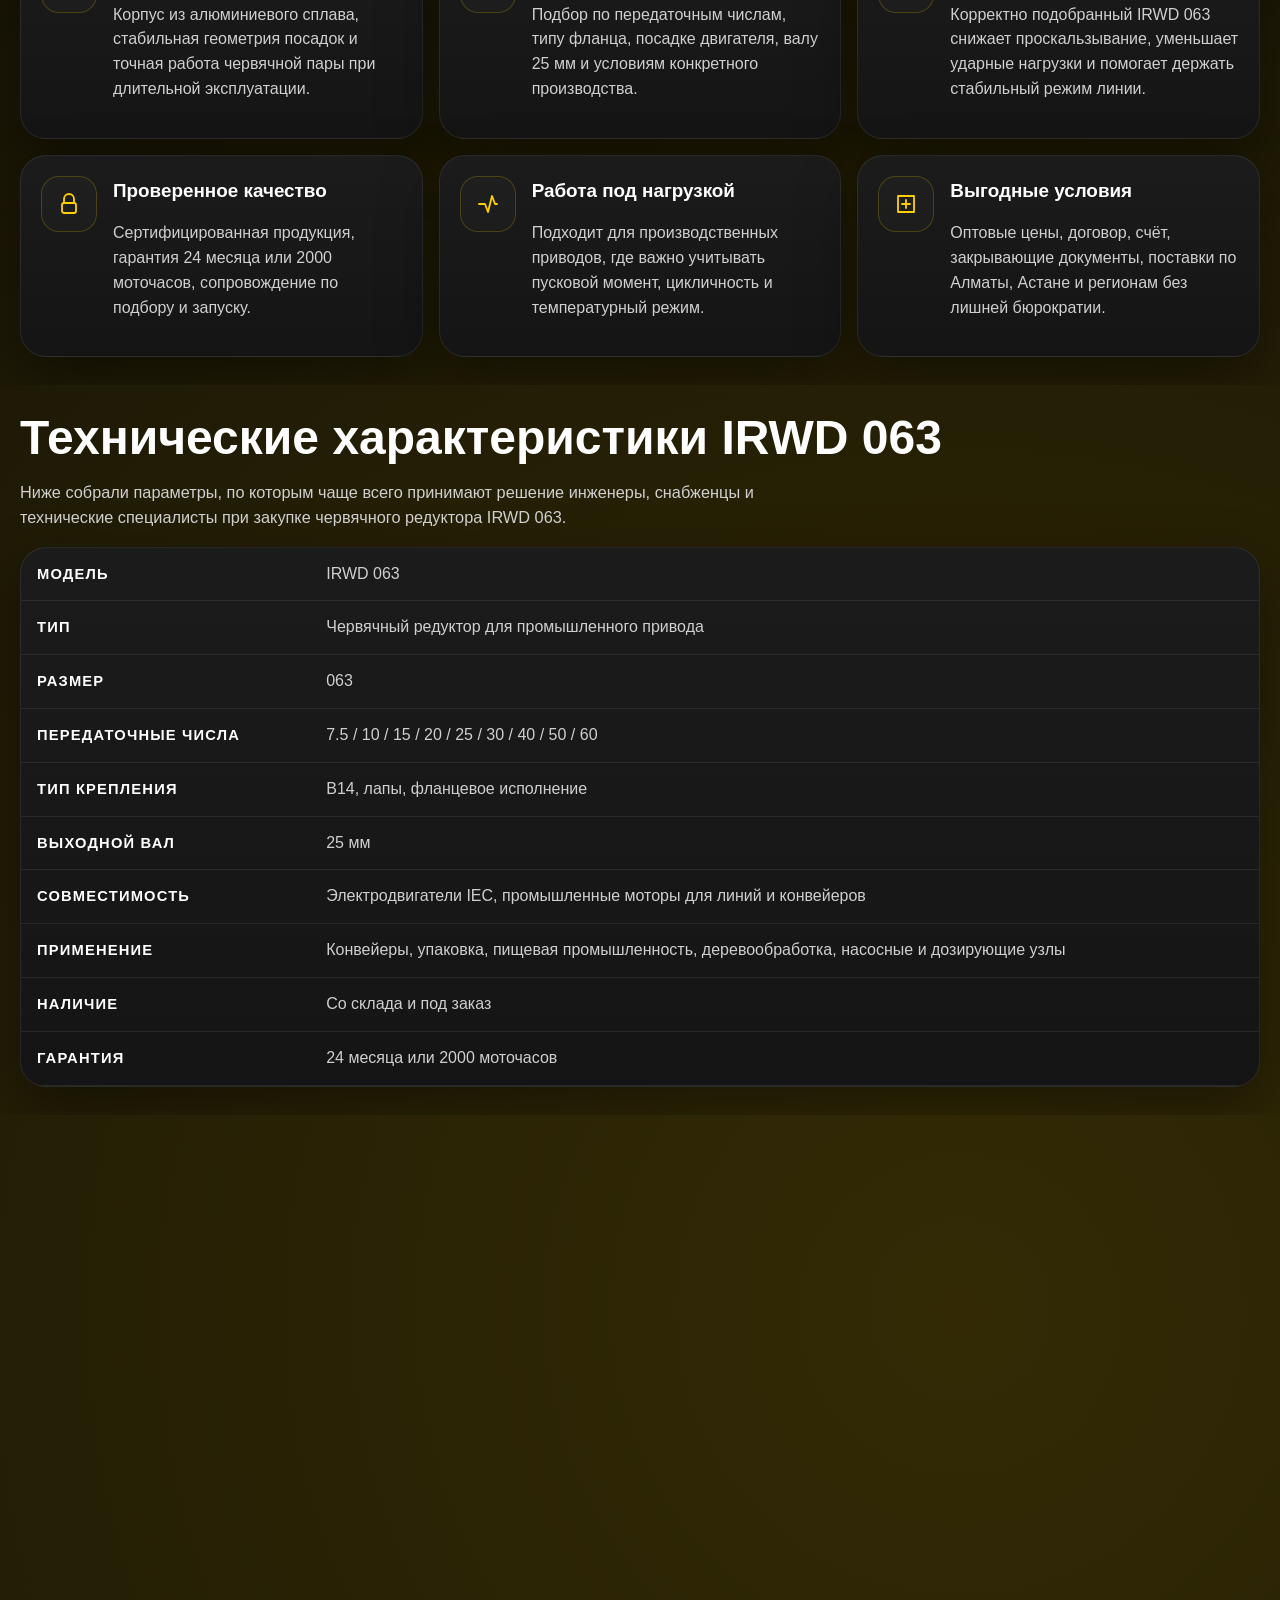
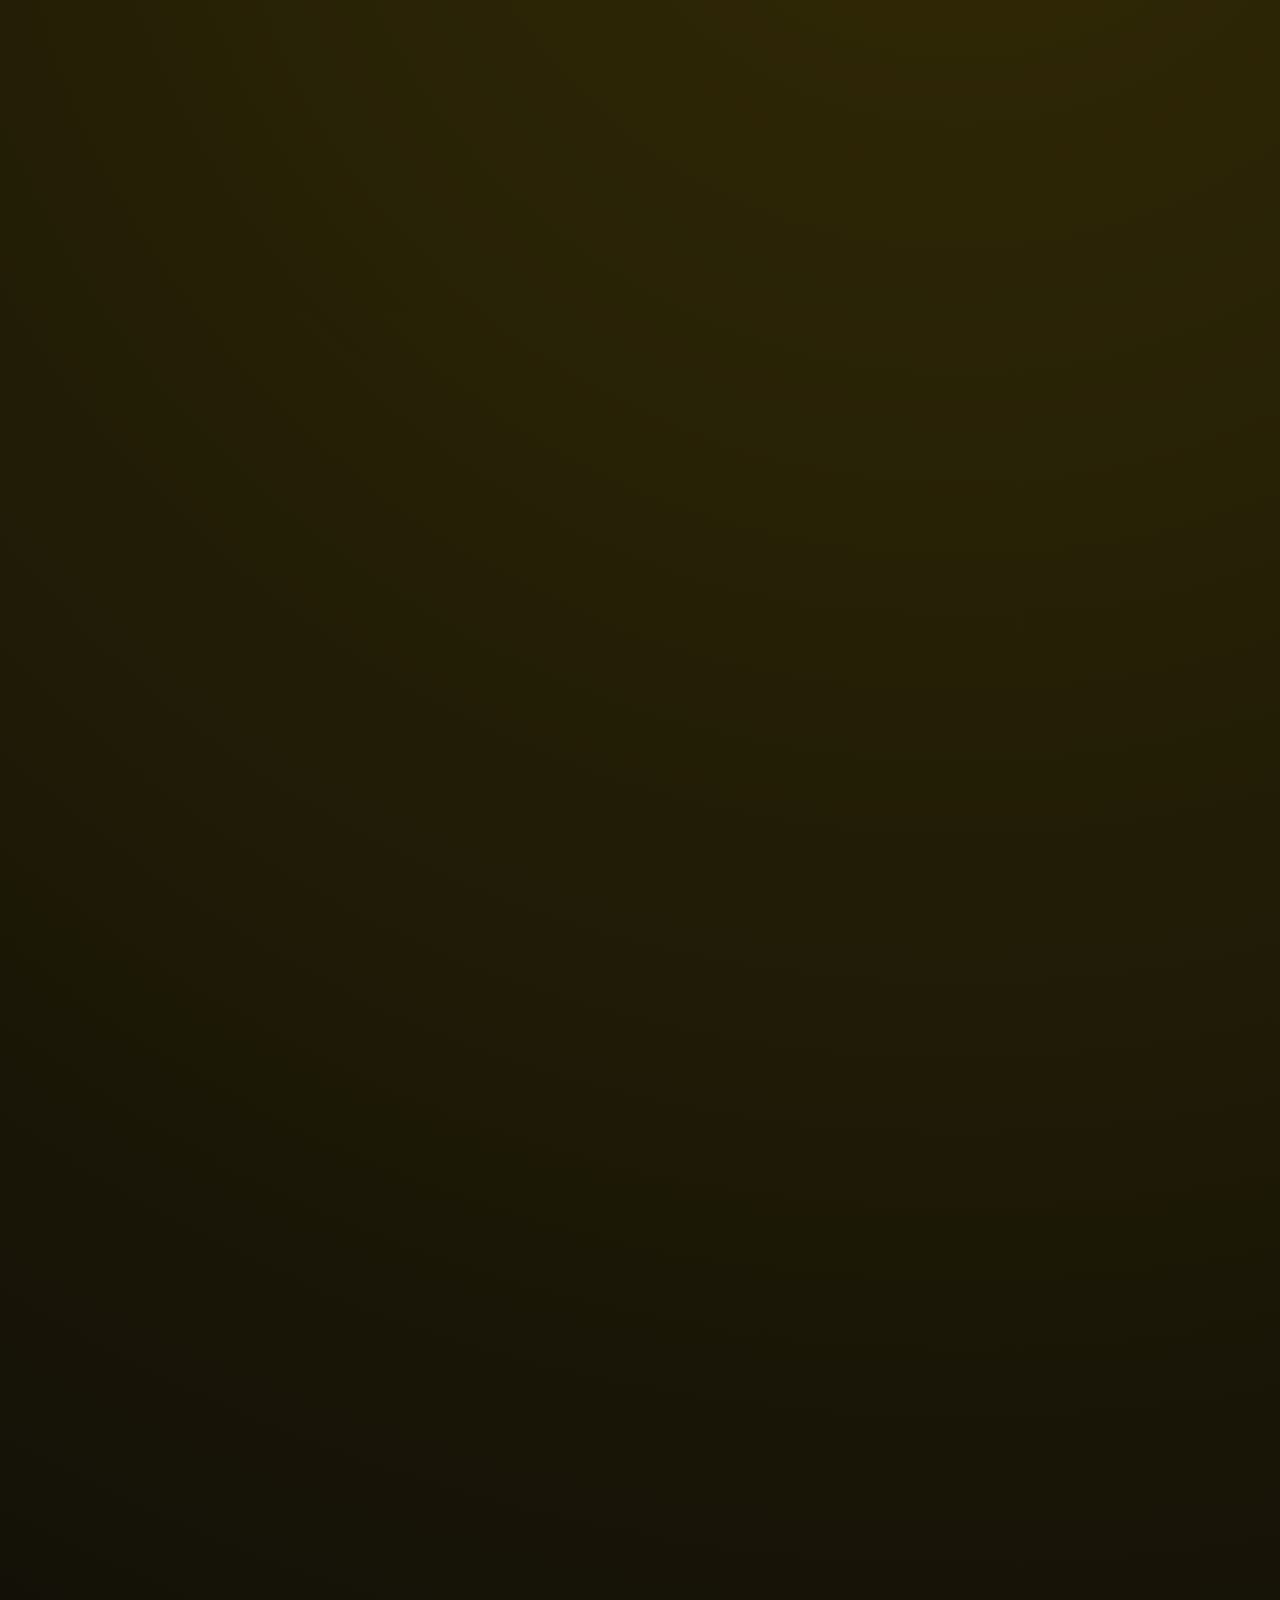
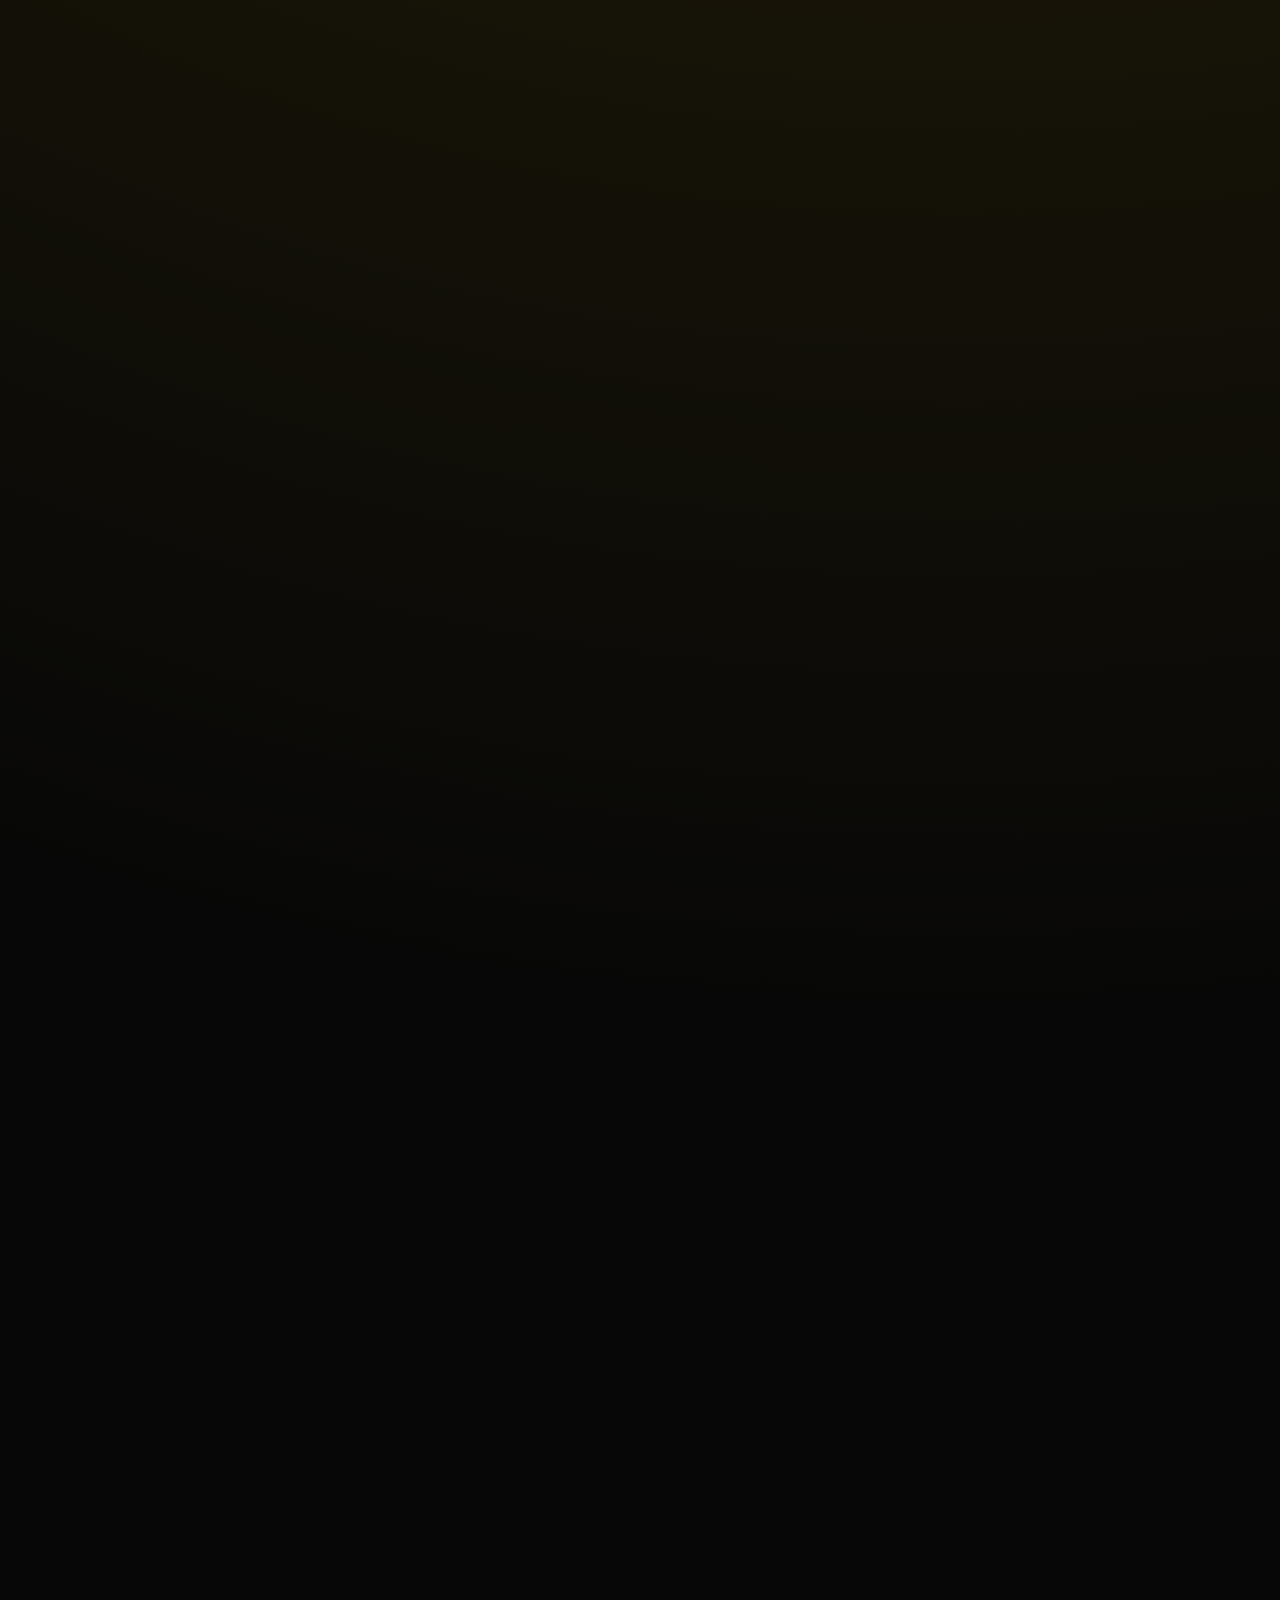
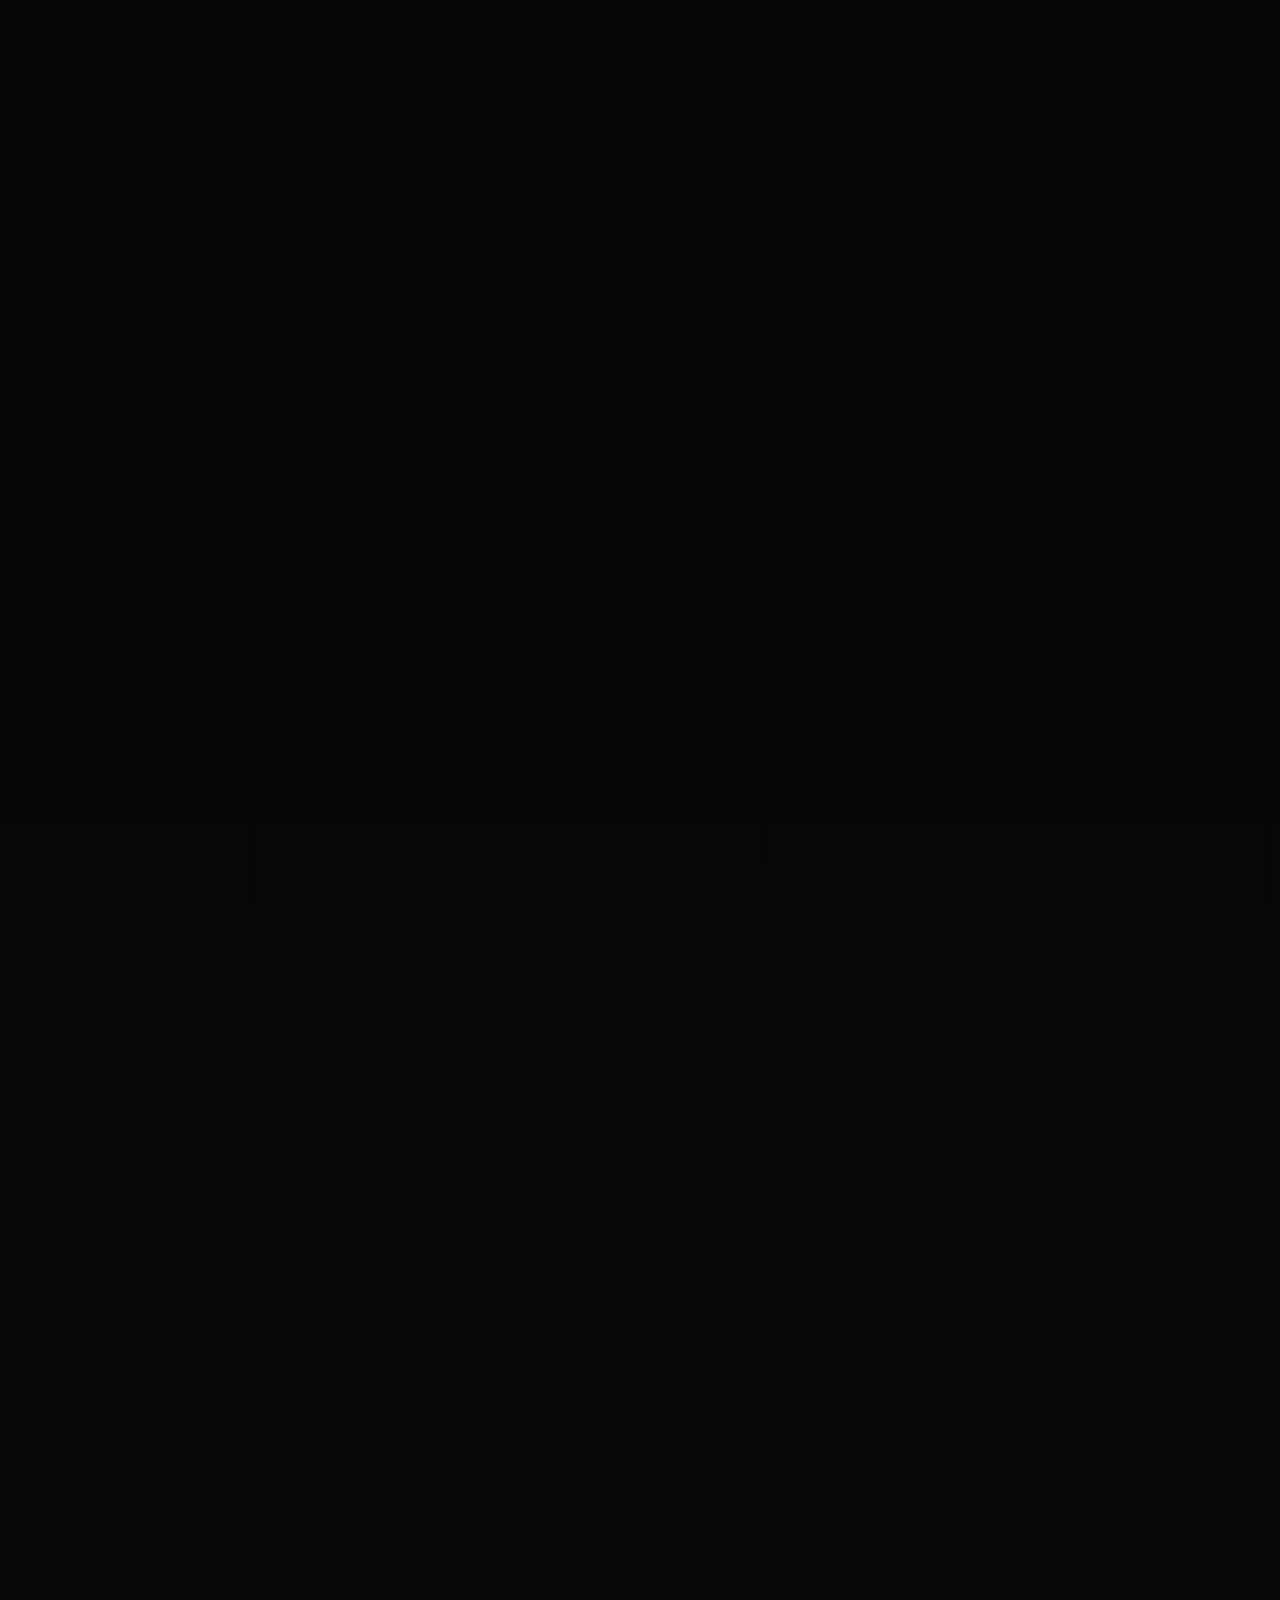
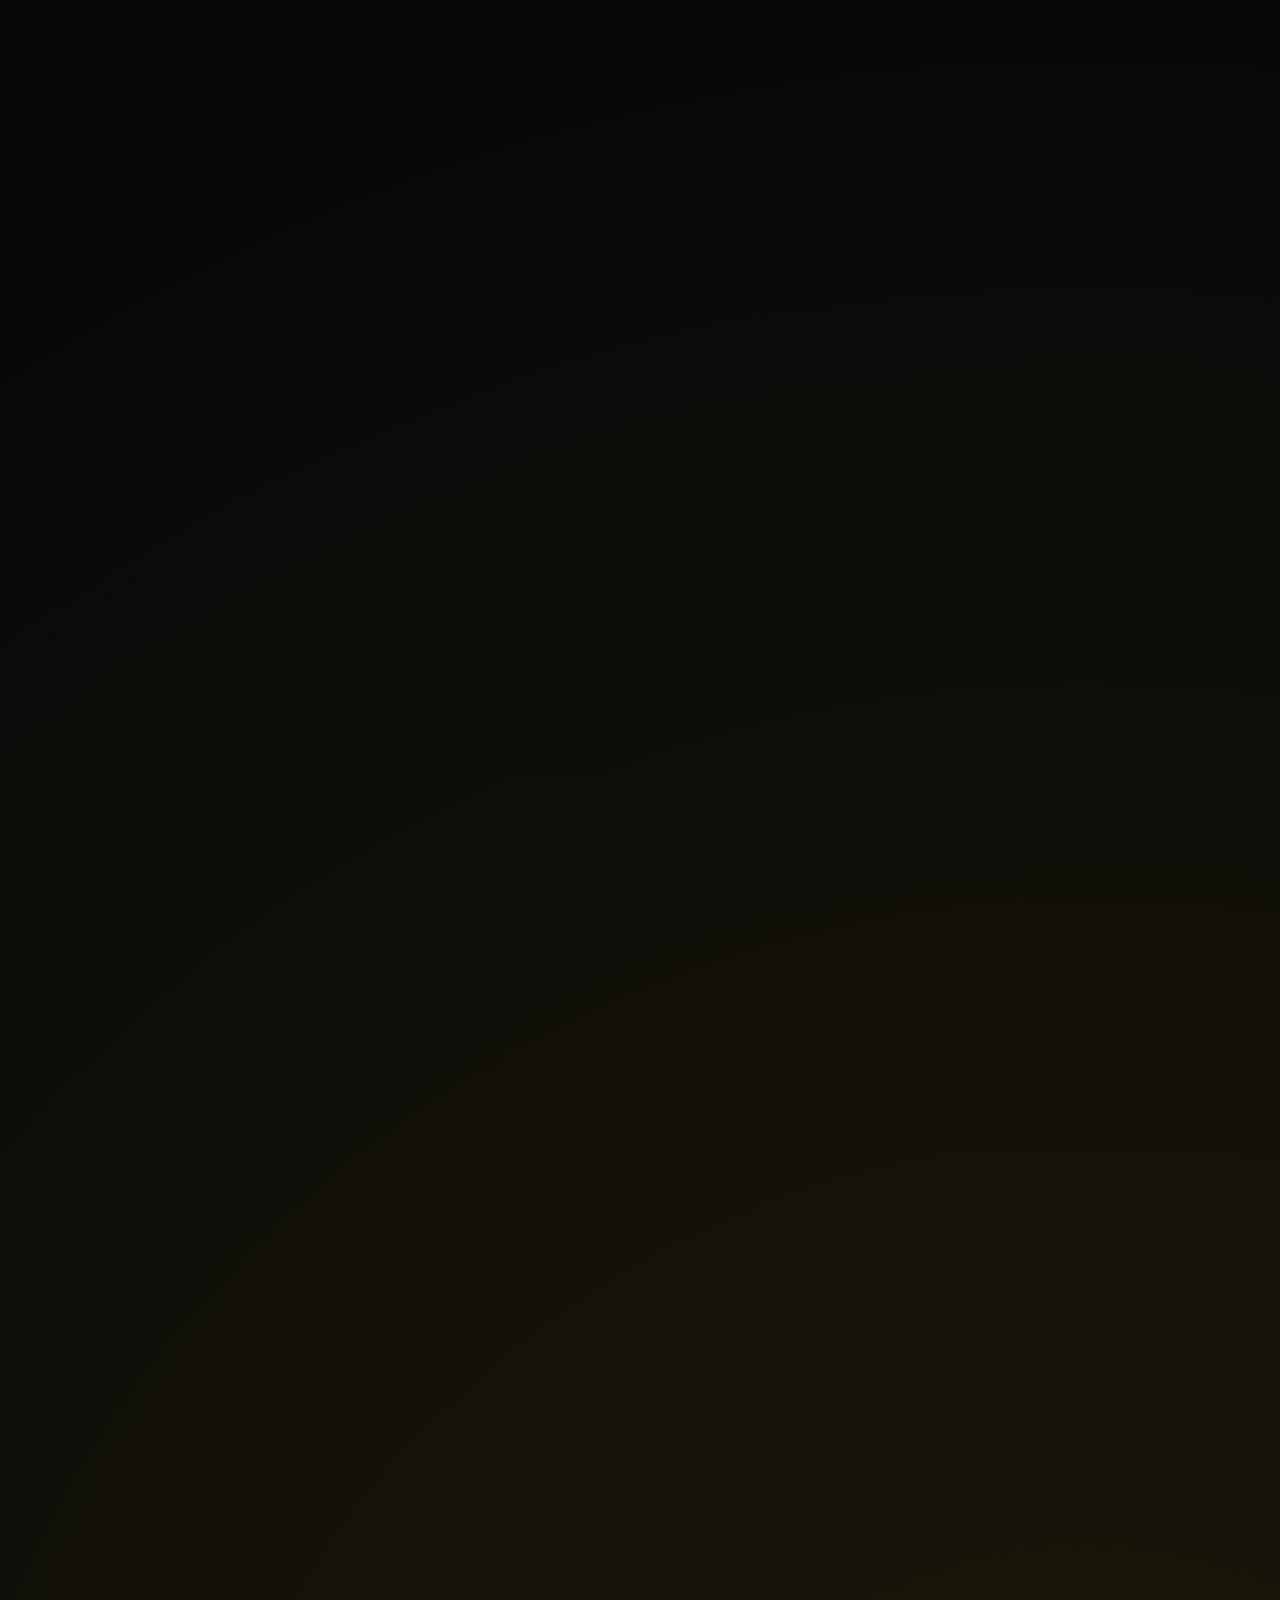
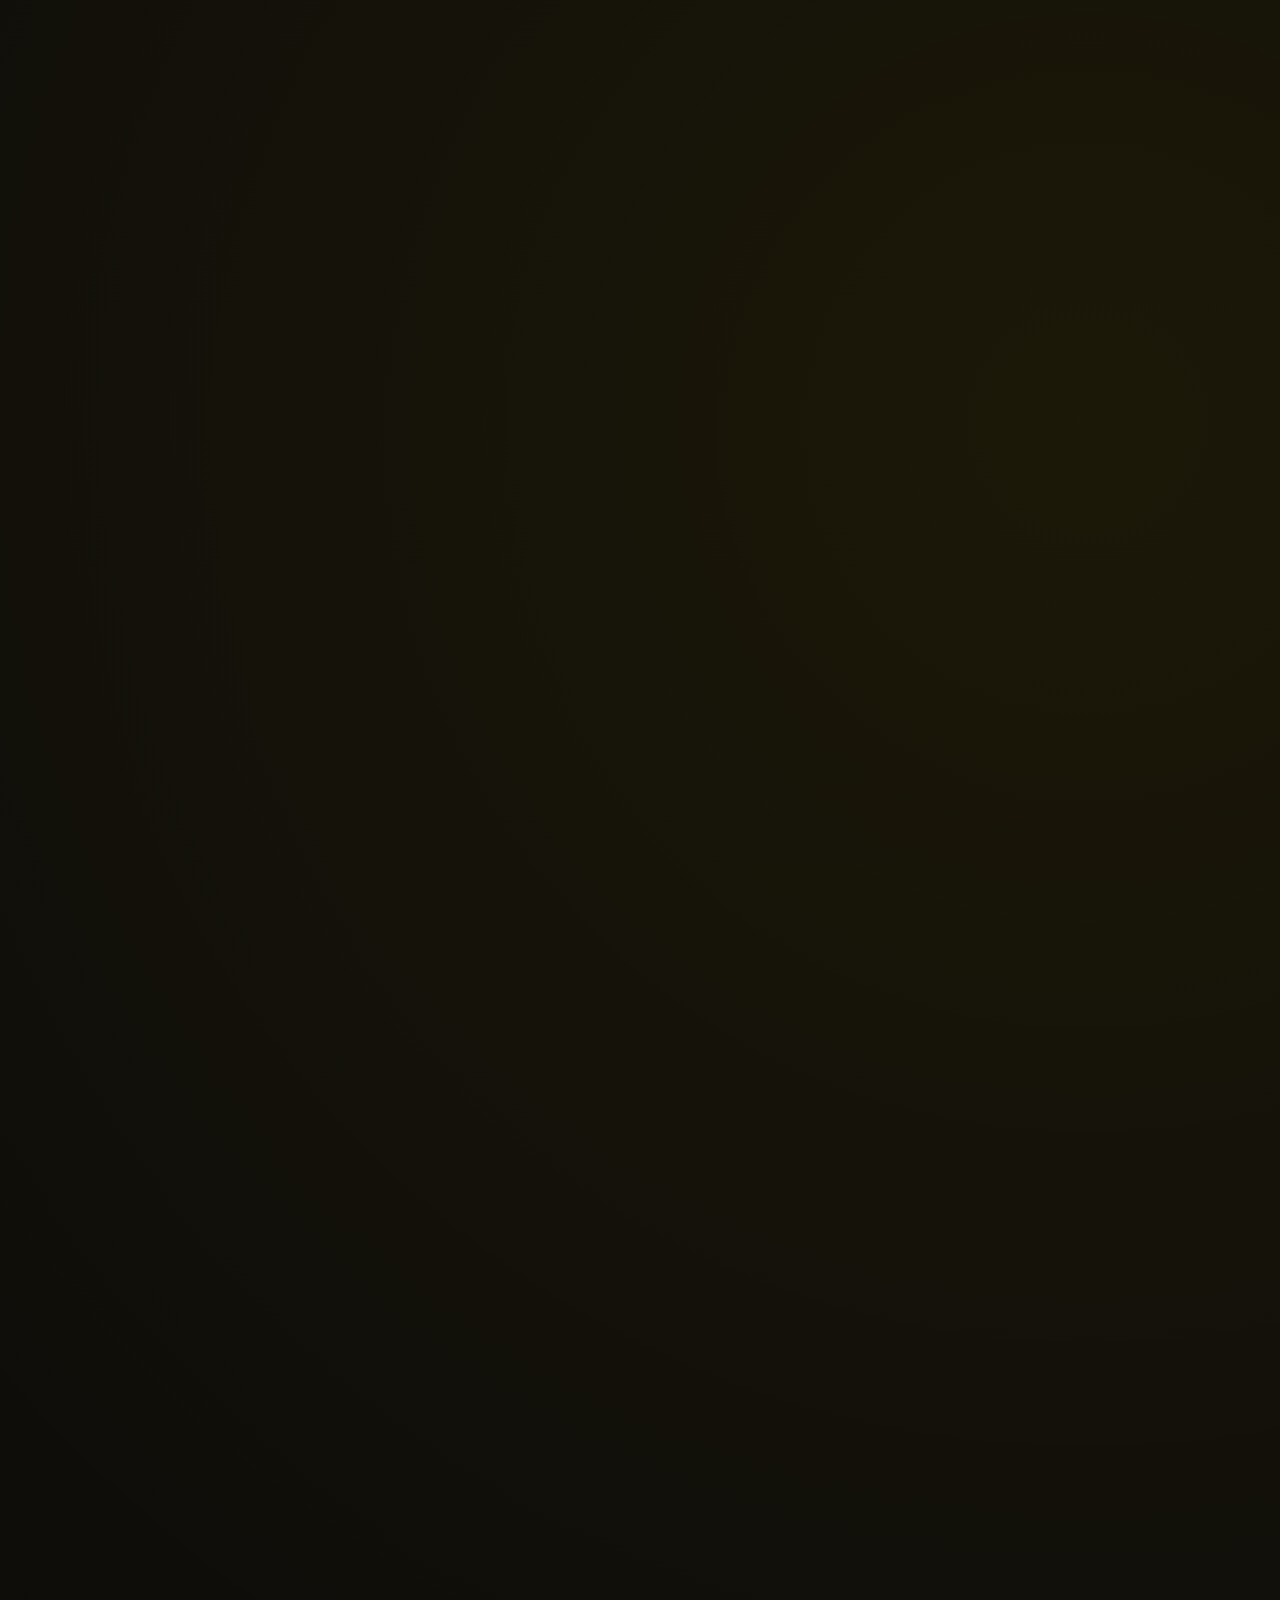
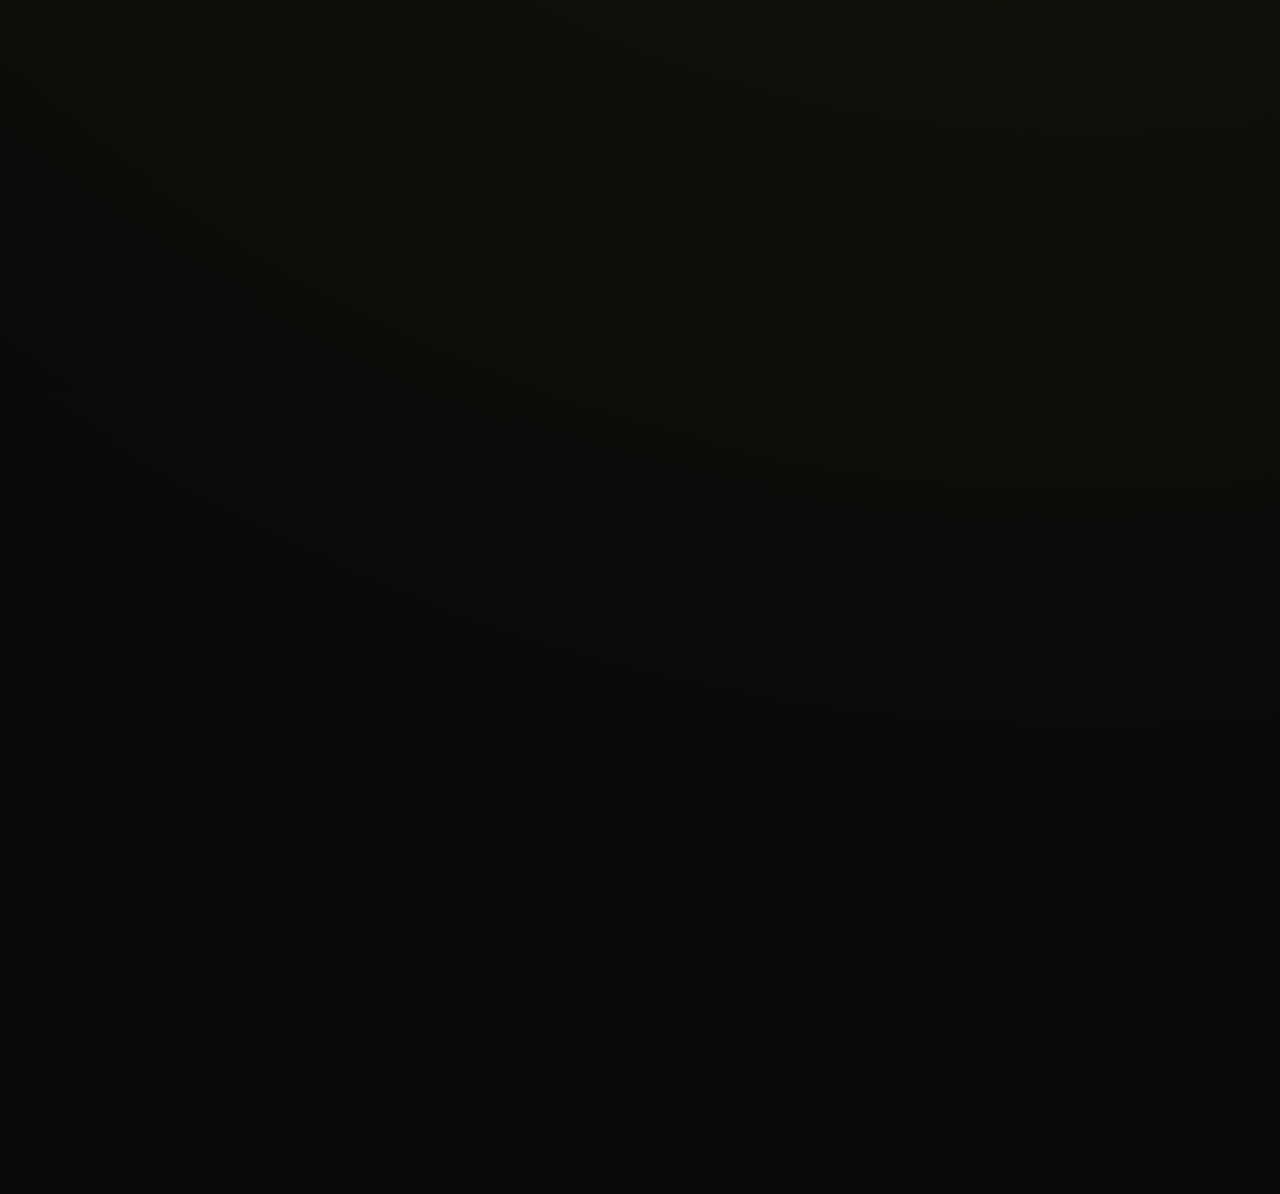
==== commit 6b0e18ae: "Add Google Search Console verification meta" ====
--- a/index.html
+++ b/index.html
@@ -3,6 +3,7 @@
 <head>
   <meta charset="UTF-8">
   <meta name="viewport" content="width=device-width, initial-scale=1.0">
+  <meta name="google-site-verification" content="mKTFKzXREXwfjxBaGn4gm3rvzXX_CnehwaJbxQcy4XA">
   <title>IRWD 063 купить в Казахстане — цена, характеристики</title>
   <meta name="description" content="Червячный редуктор IRWD 063 для промышленного оборудования. Цена от 128 000 ₸, поставка по Казахстану, оптовые условия для компаний.">
   <link rel="canonical" href="https://dragunovlab.github.io/irwd-063/">
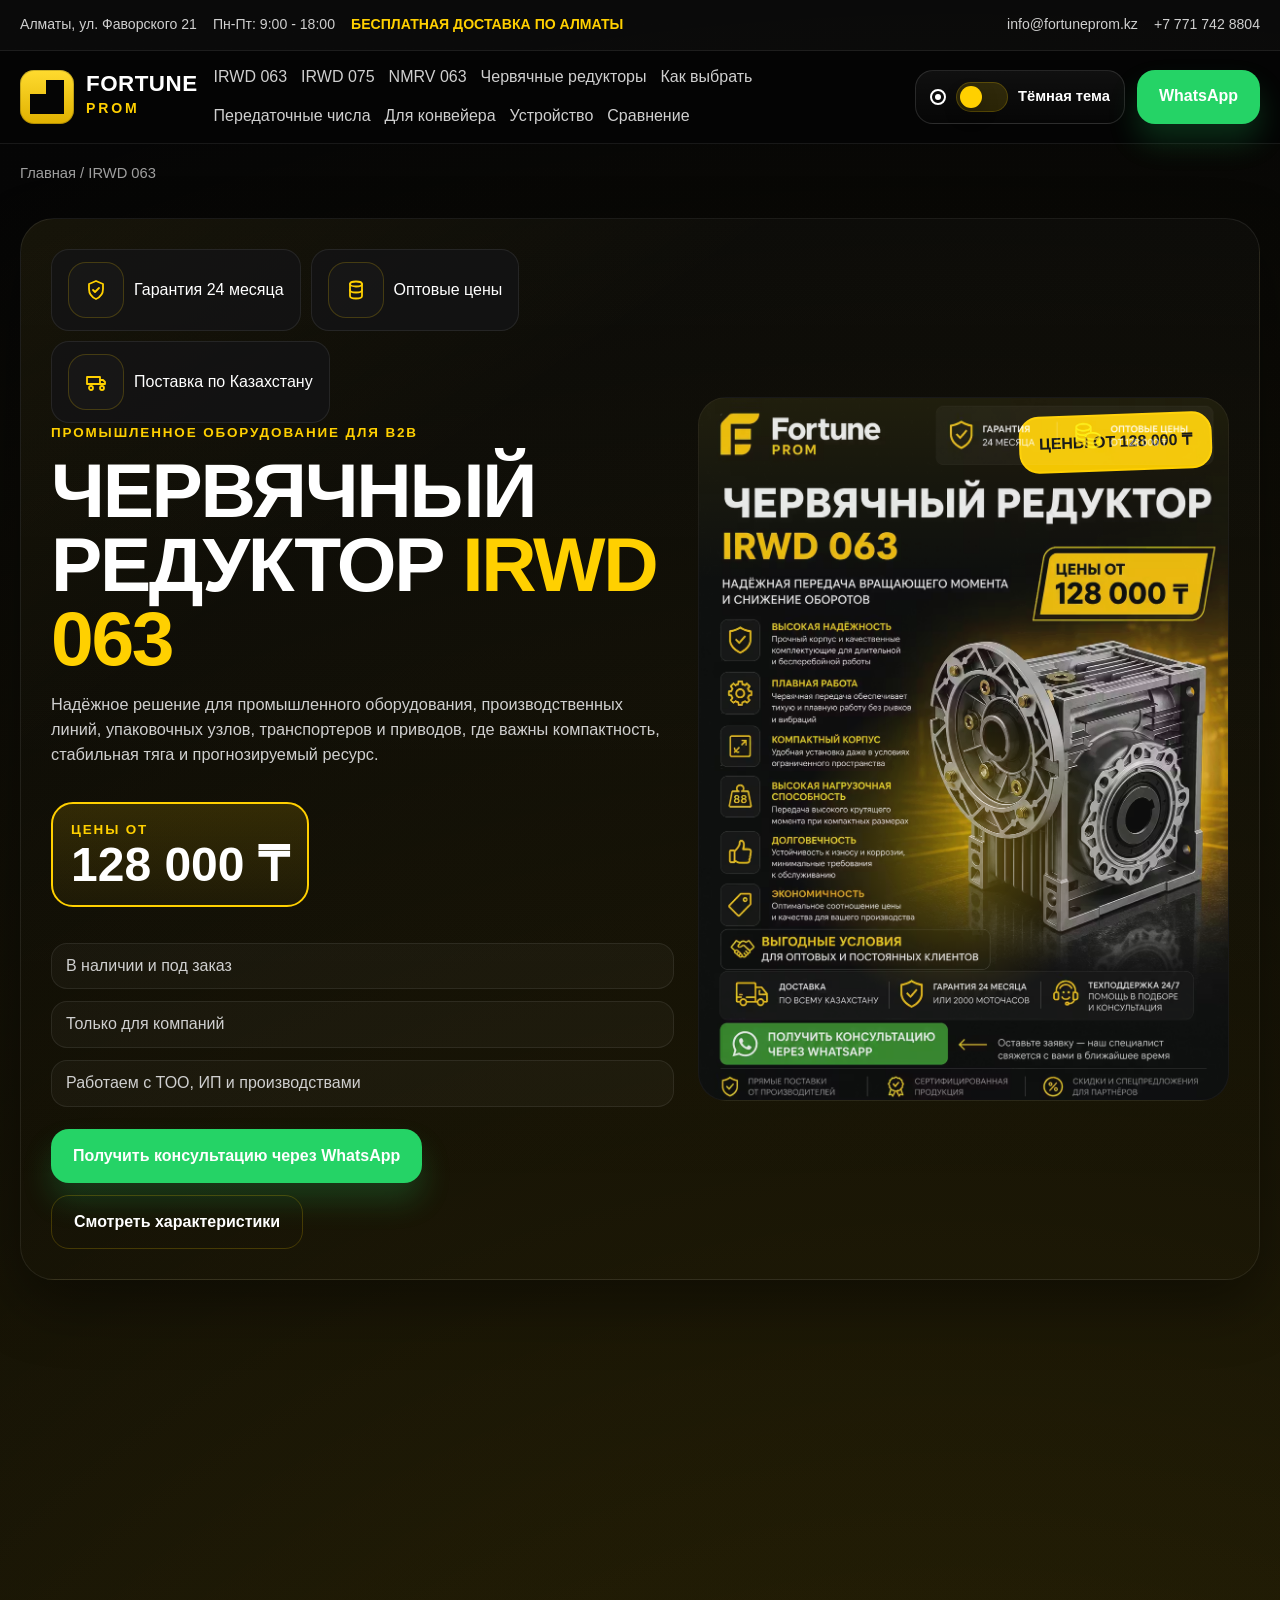
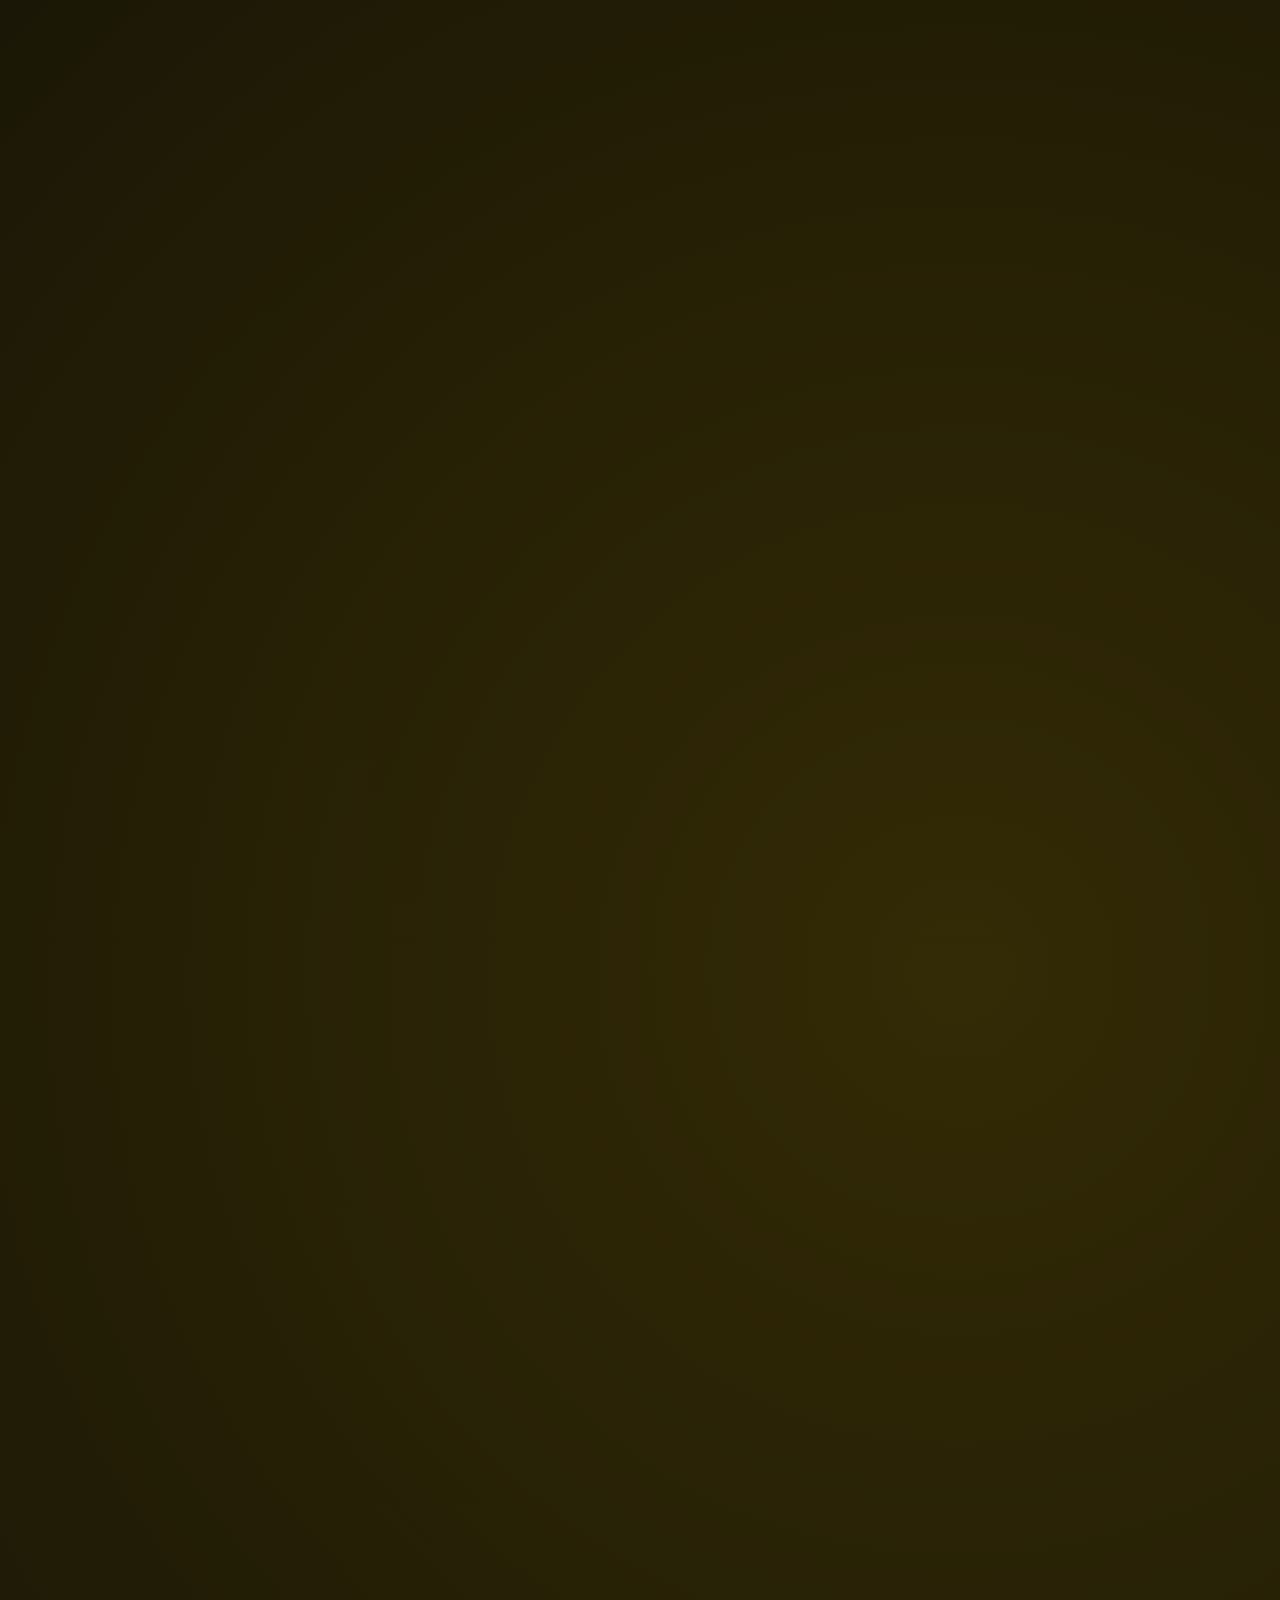
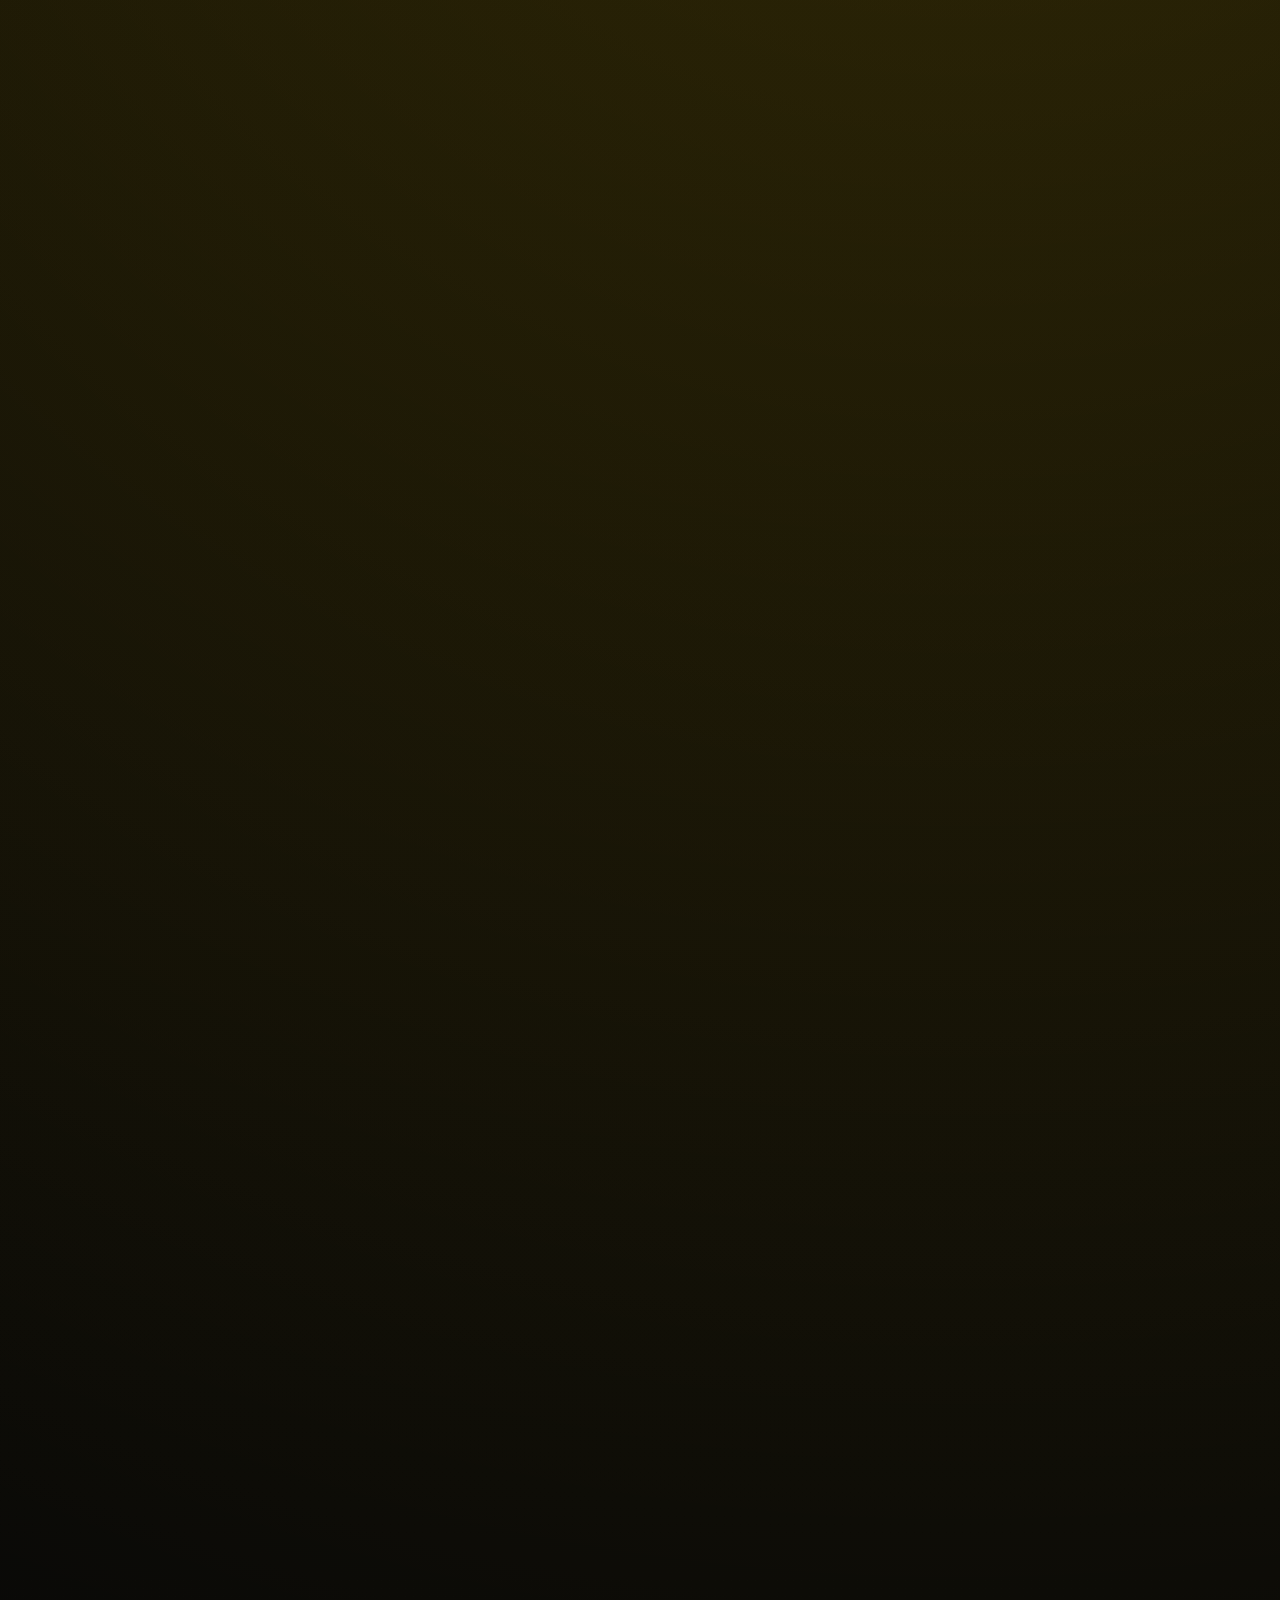
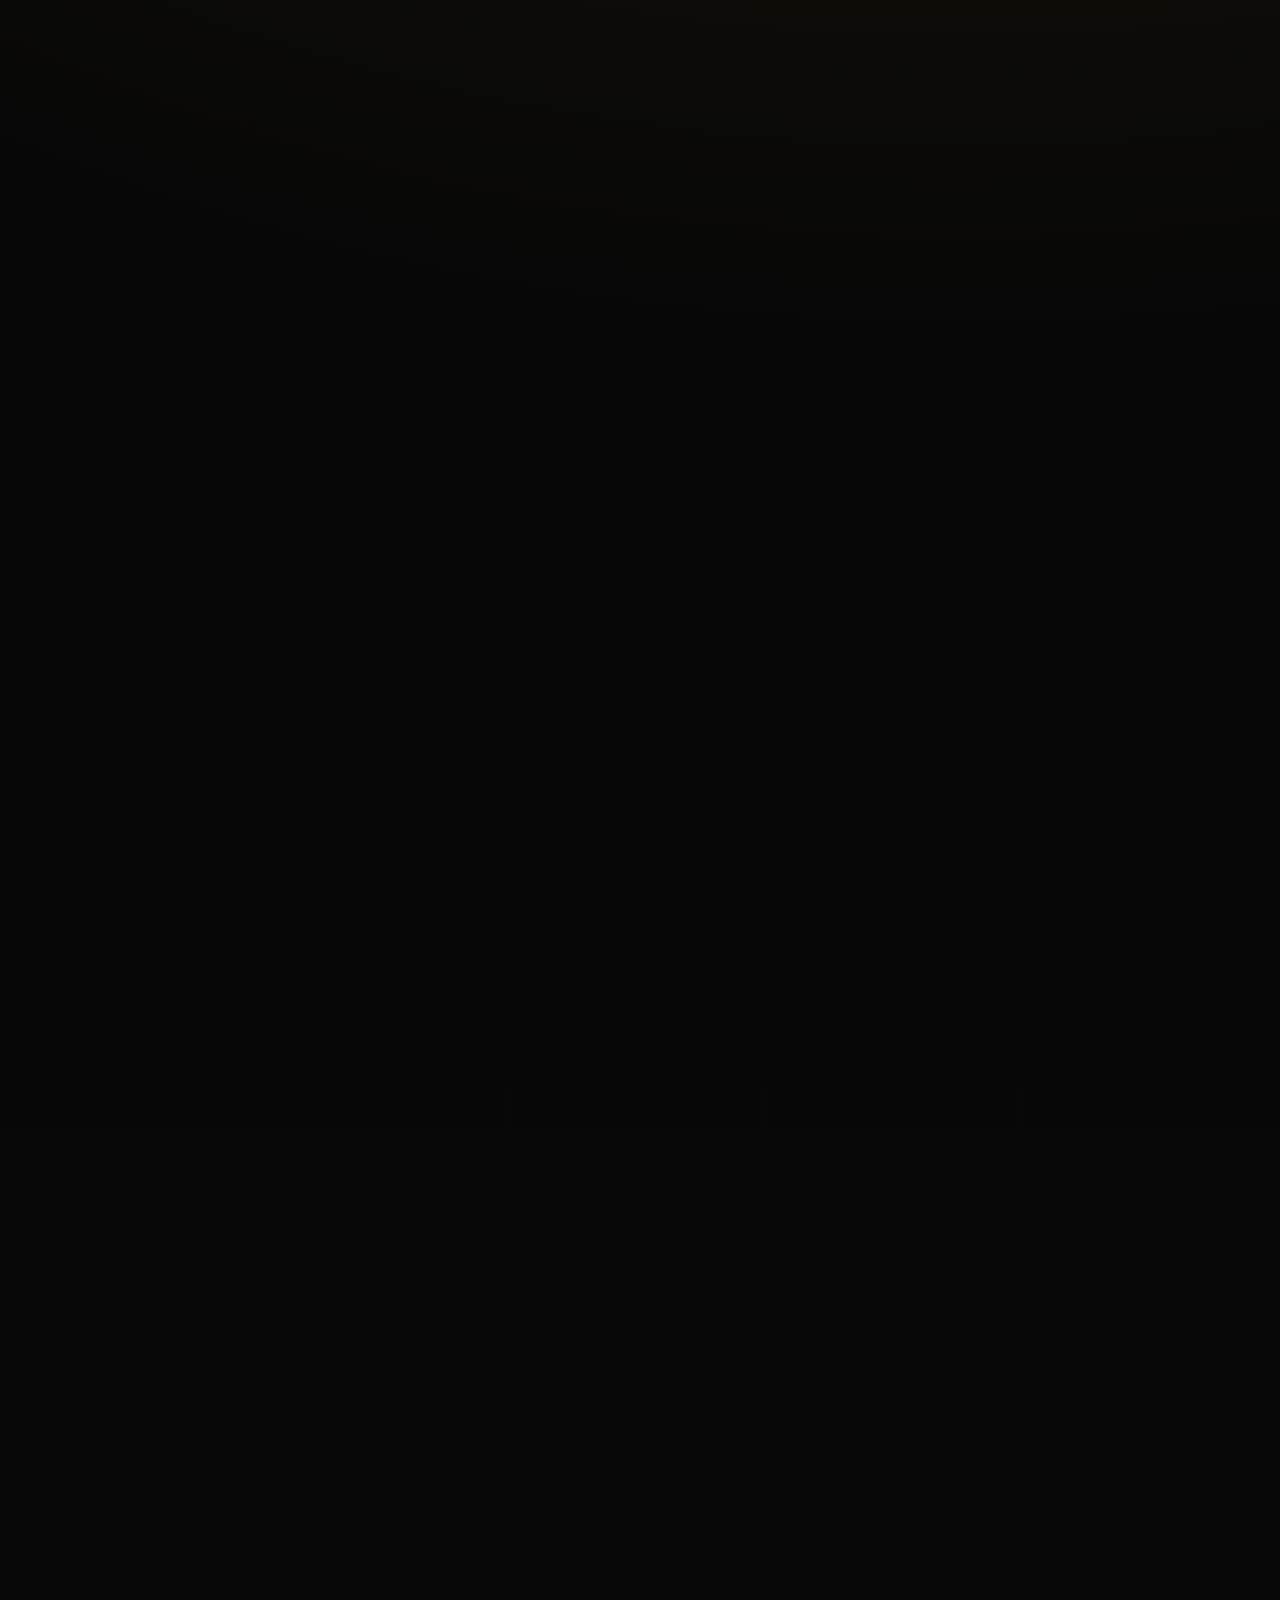
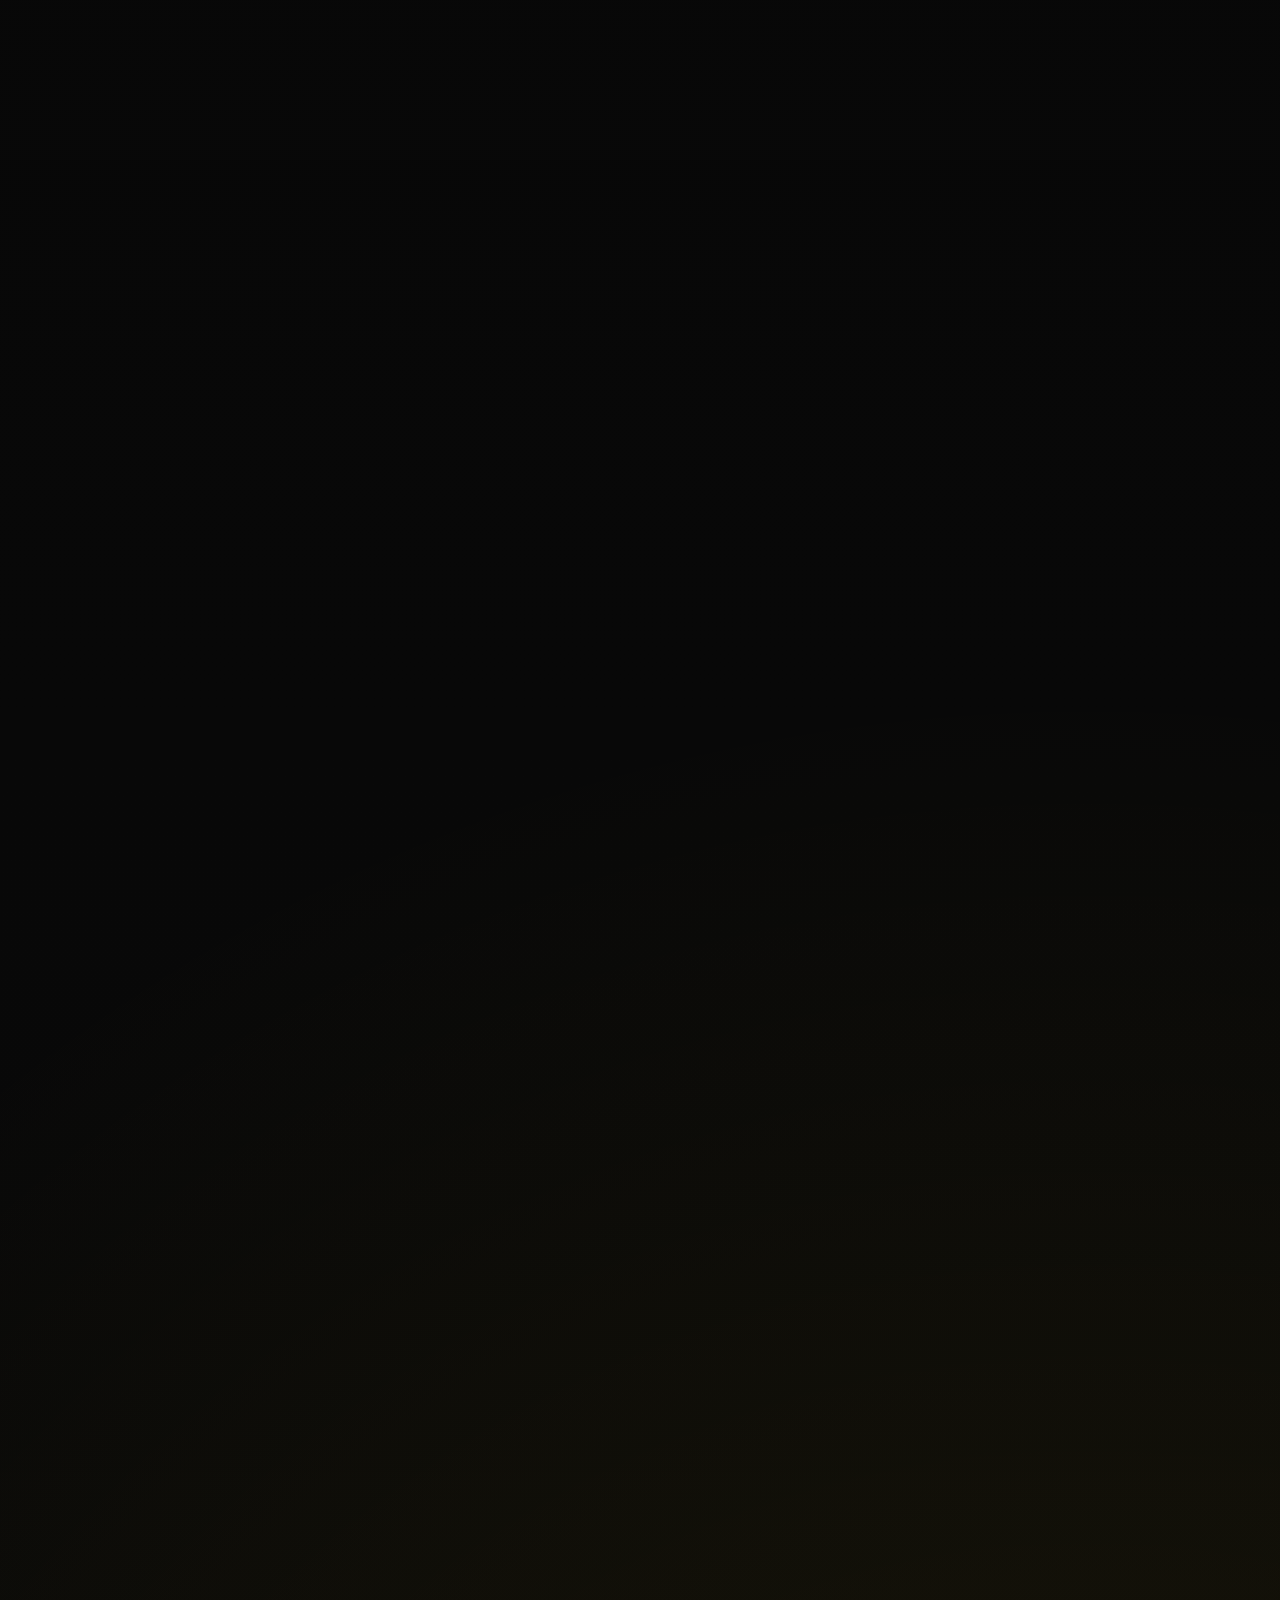
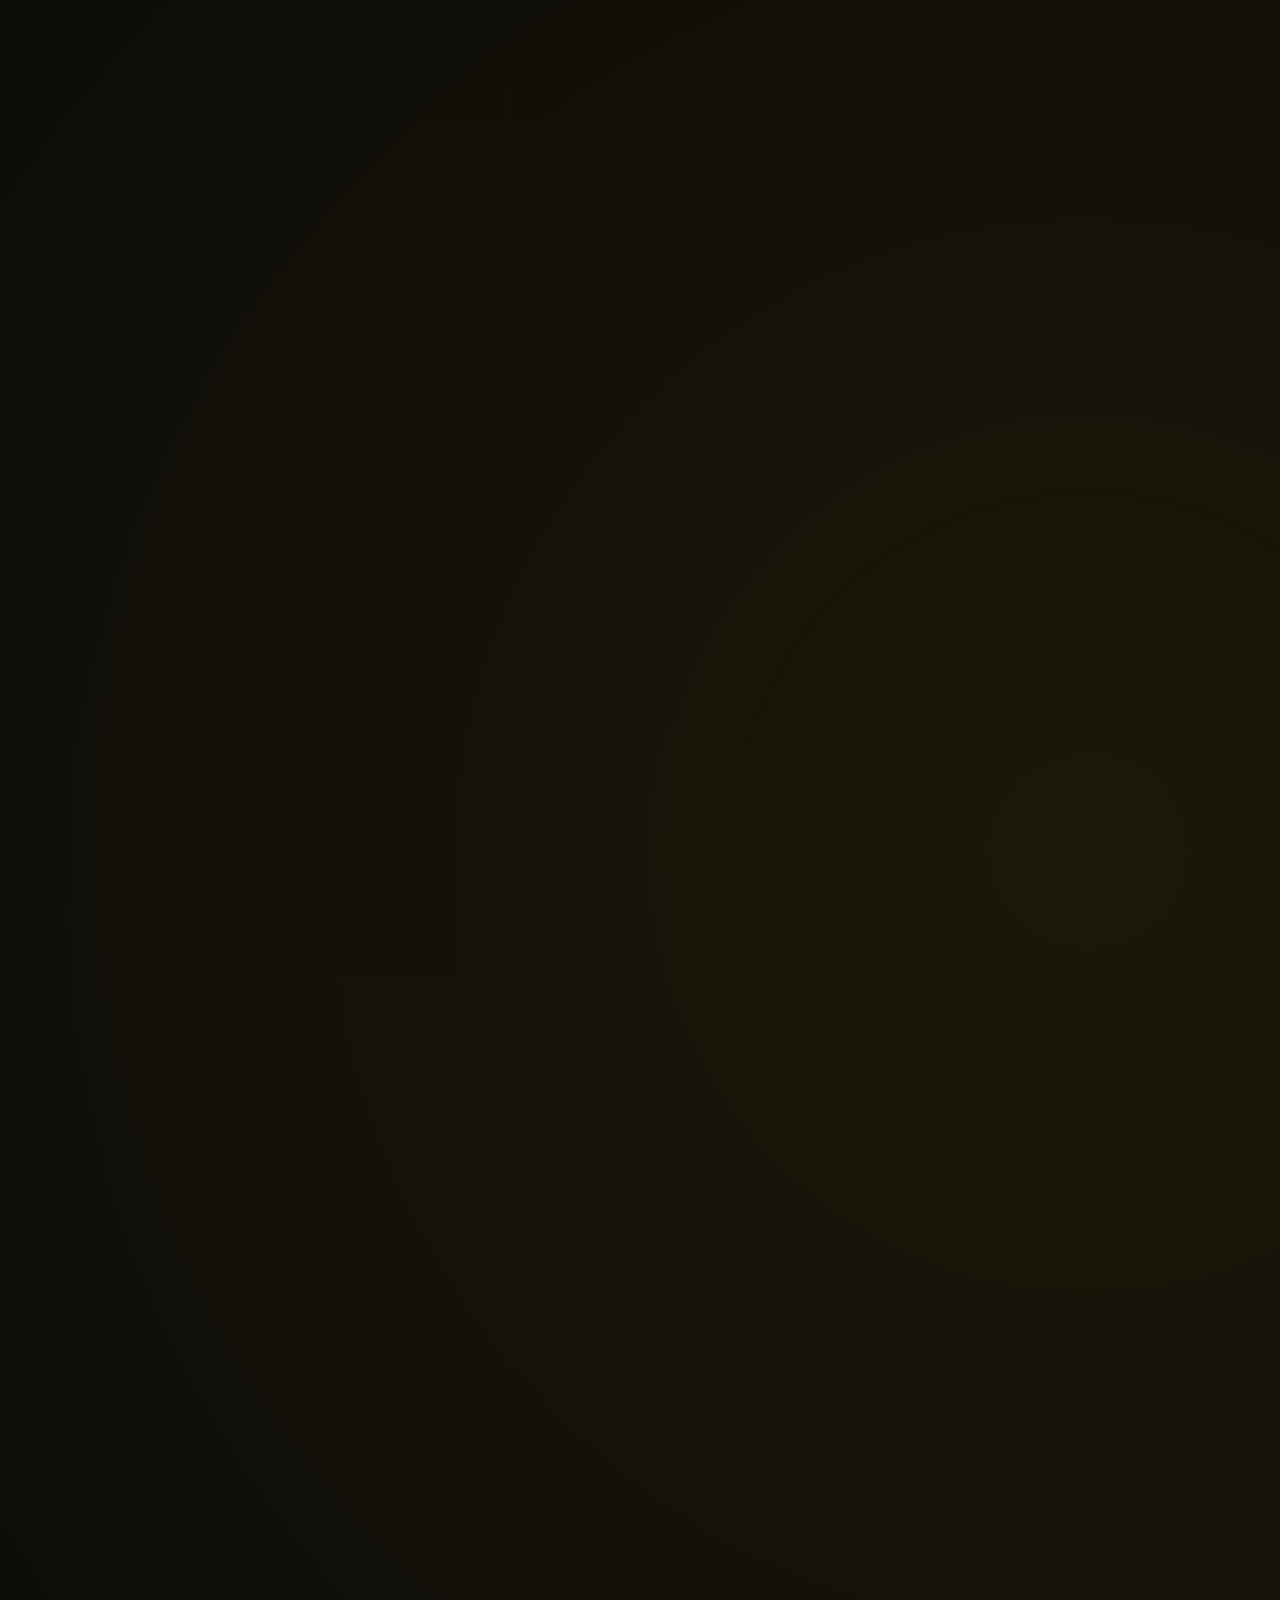
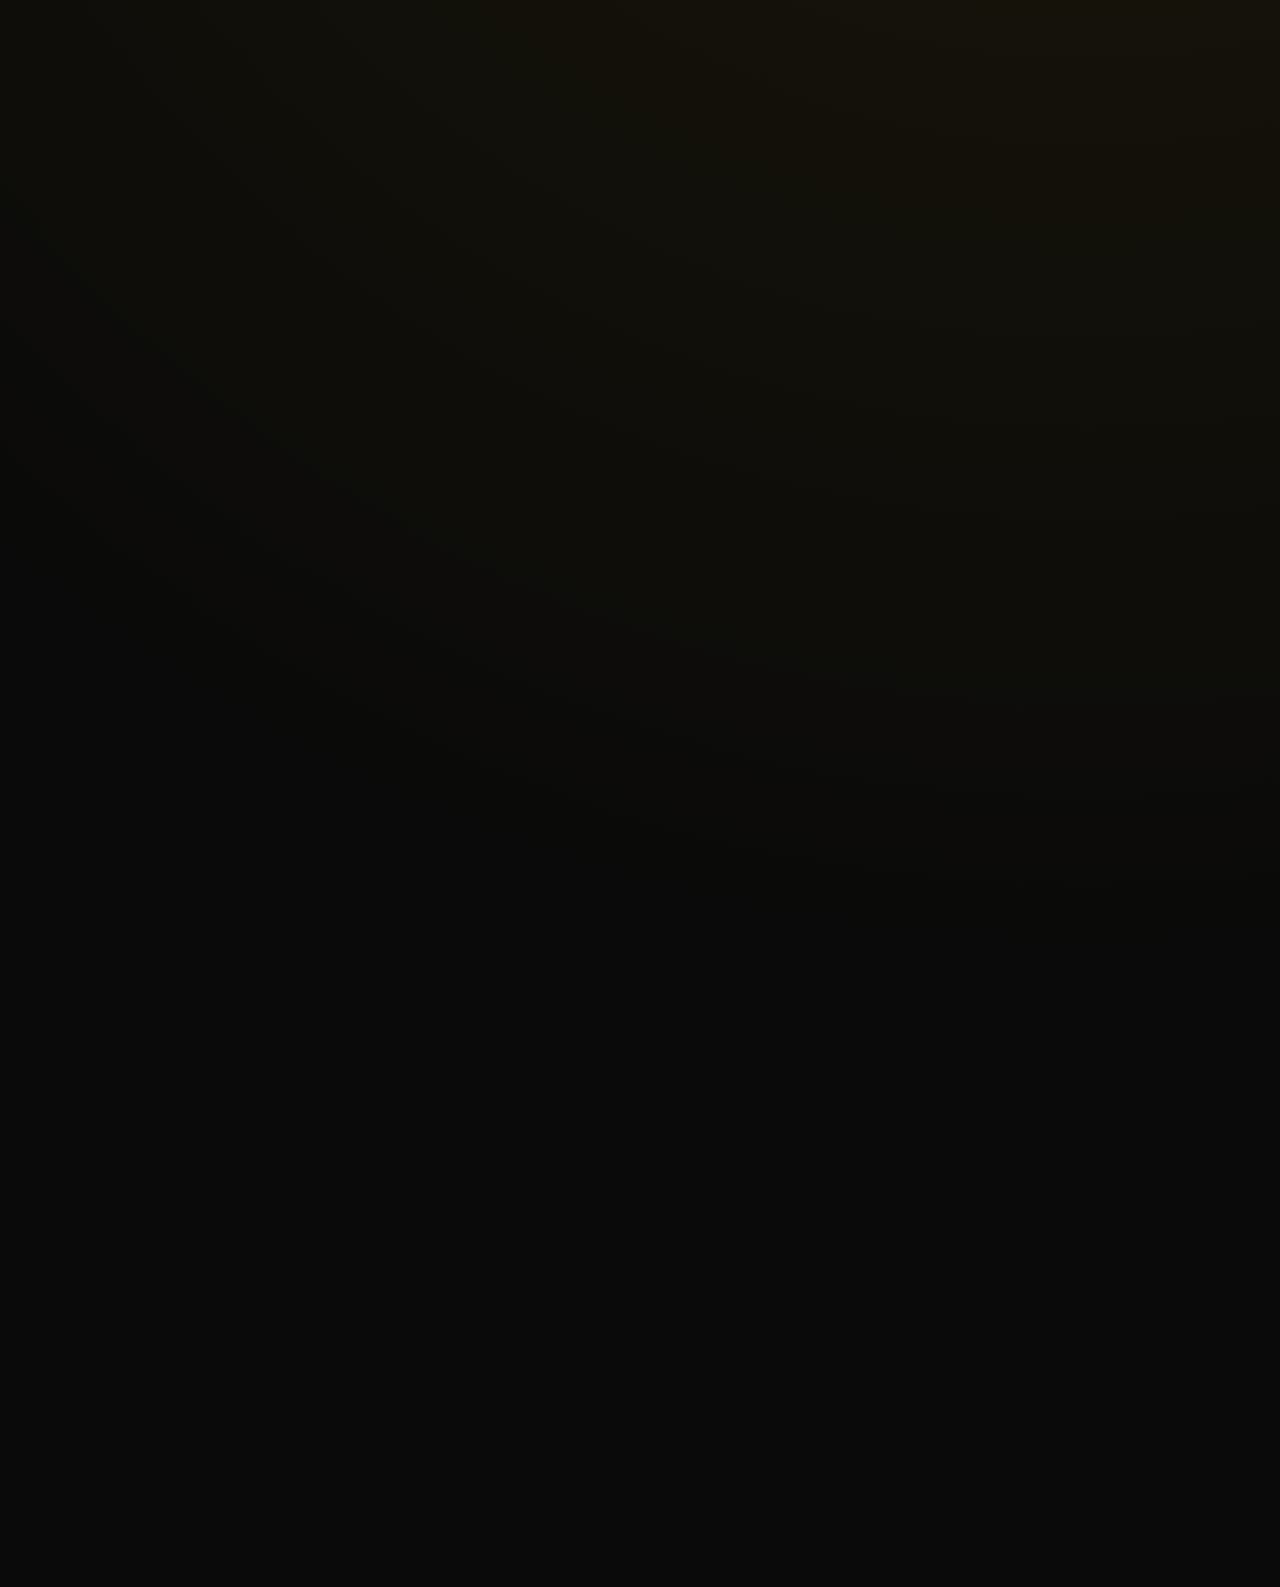
==== commit 9f3c33e0: "Update Google site verification meta" ====
--- a/index.html
+++ b/index.html
@@ -3,7 +3,7 @@
 <head>
   <meta charset="UTF-8">
   <meta name="viewport" content="width=device-width, initial-scale=1.0">
-  <meta name="google-site-verification" content="mKTFKzXREXwfjxBaGn4gm3rvzXX_CnehwaJbxQcy4XA">
+  <meta name="google-site-verification" content="76l6u3CPK62okv-meDni7DwF5_RYeam0Qny7ZVuu_30">
   <title>IRWD 063 купить в Казахстане — цена, характеристики</title>
   <meta name="description" content="Червячный редуктор IRWD 063 для промышленного оборудования. Цена от 128 000 ₸, поставка по Казахстану, оптовые условия для компаний.">
   <link rel="canonical" href="https://dragunovlab.github.io/irwd-063/">
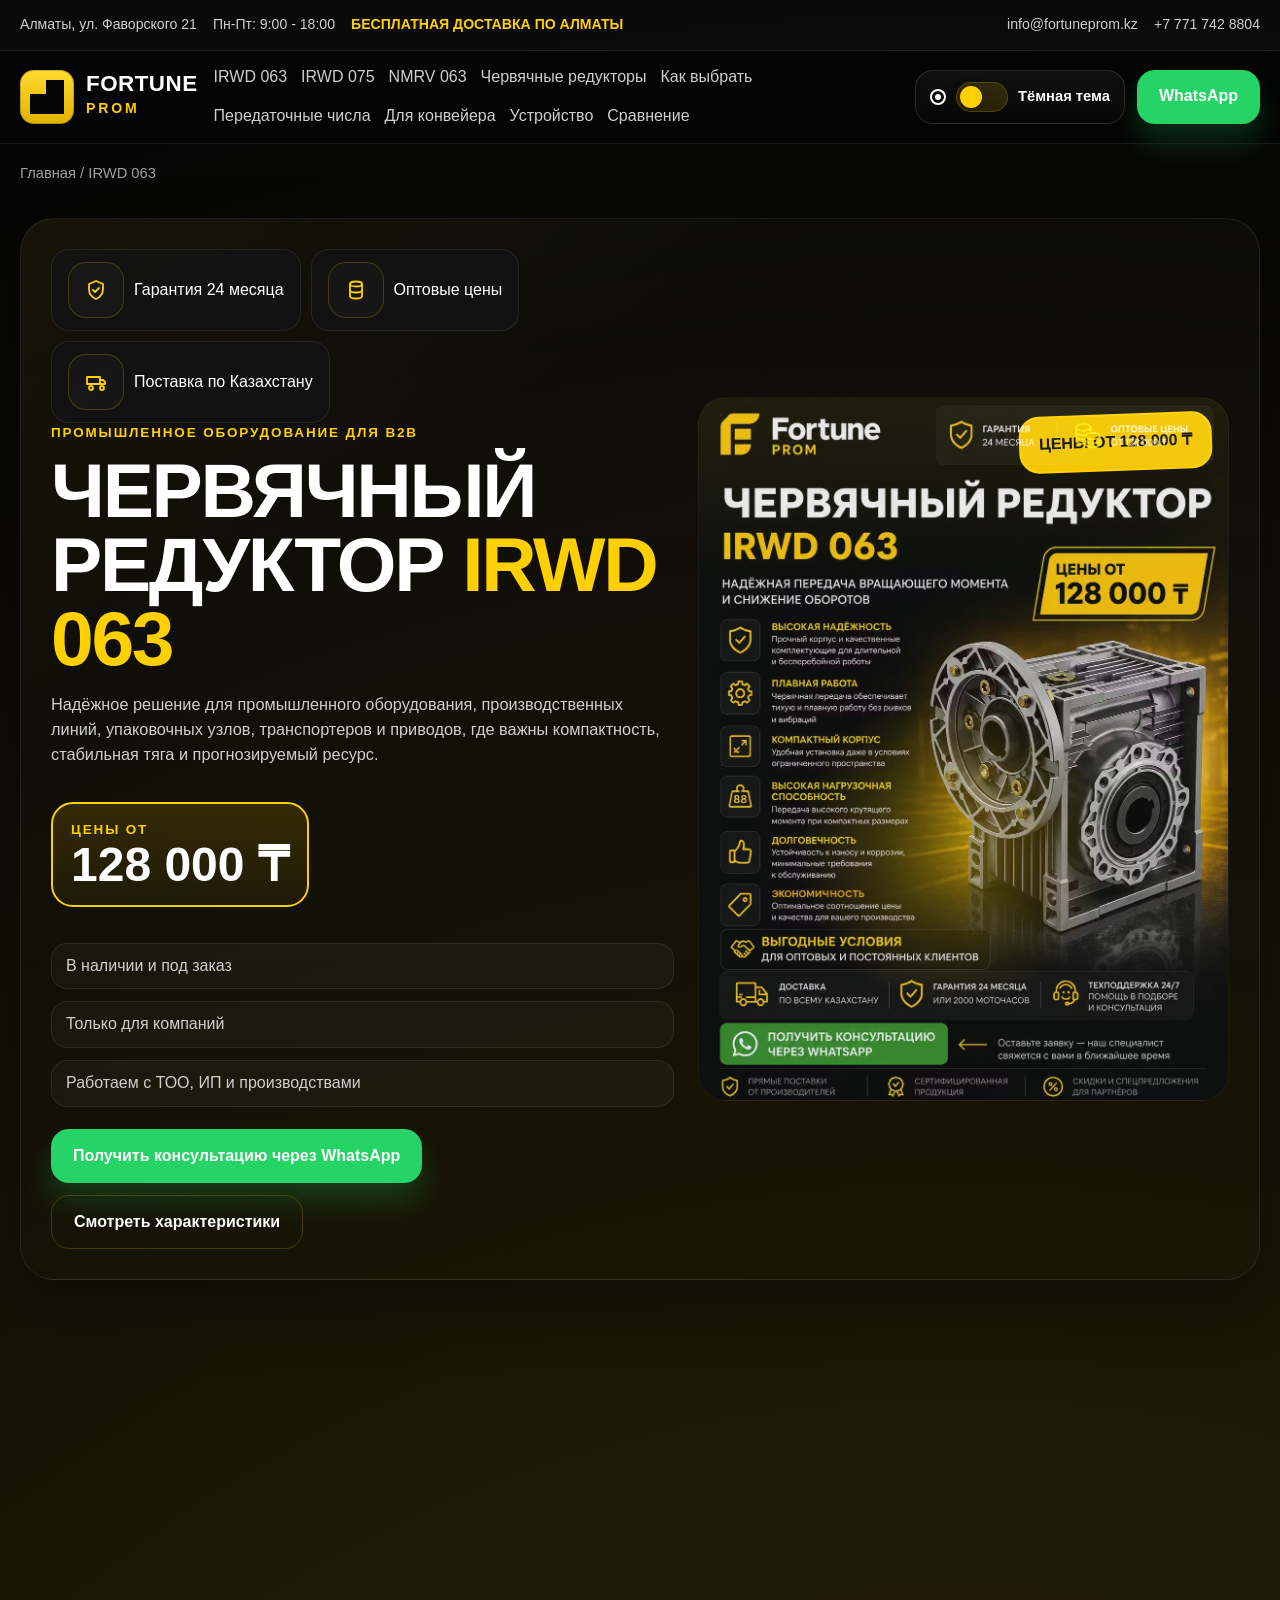
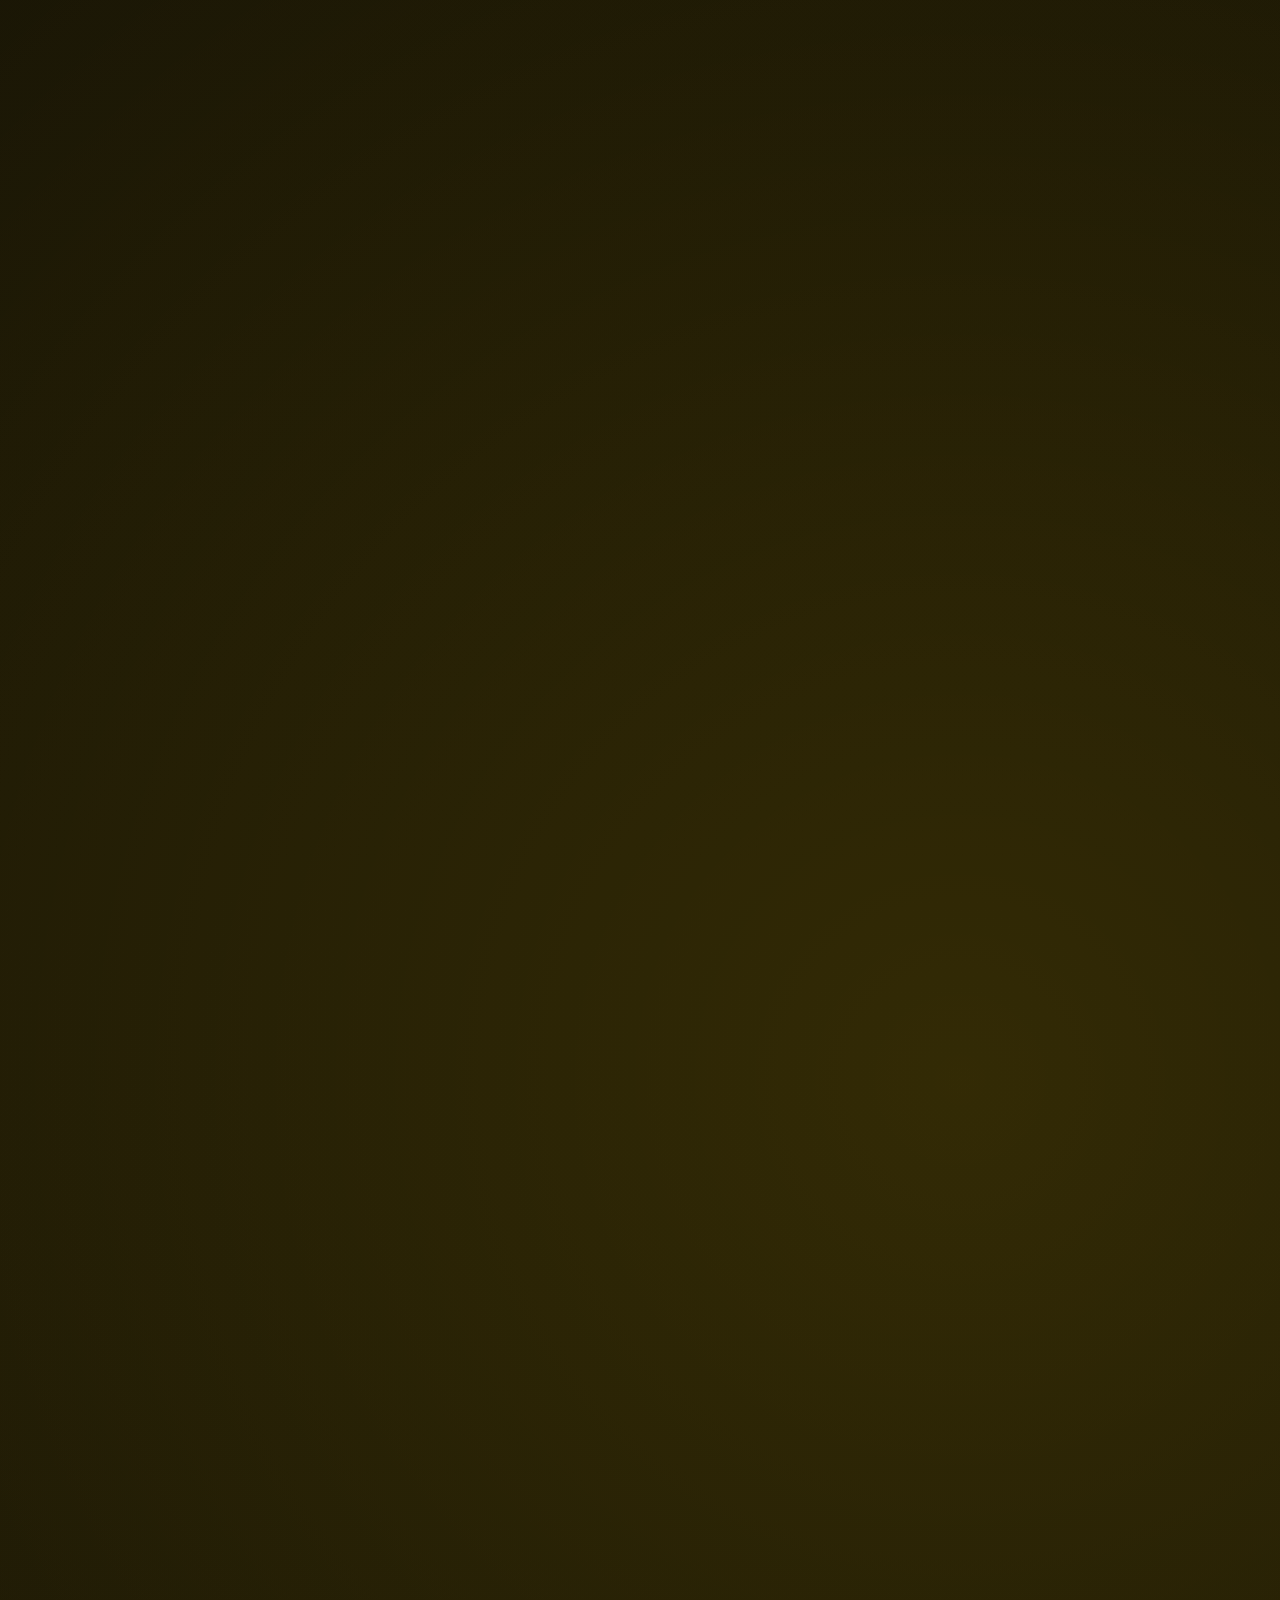
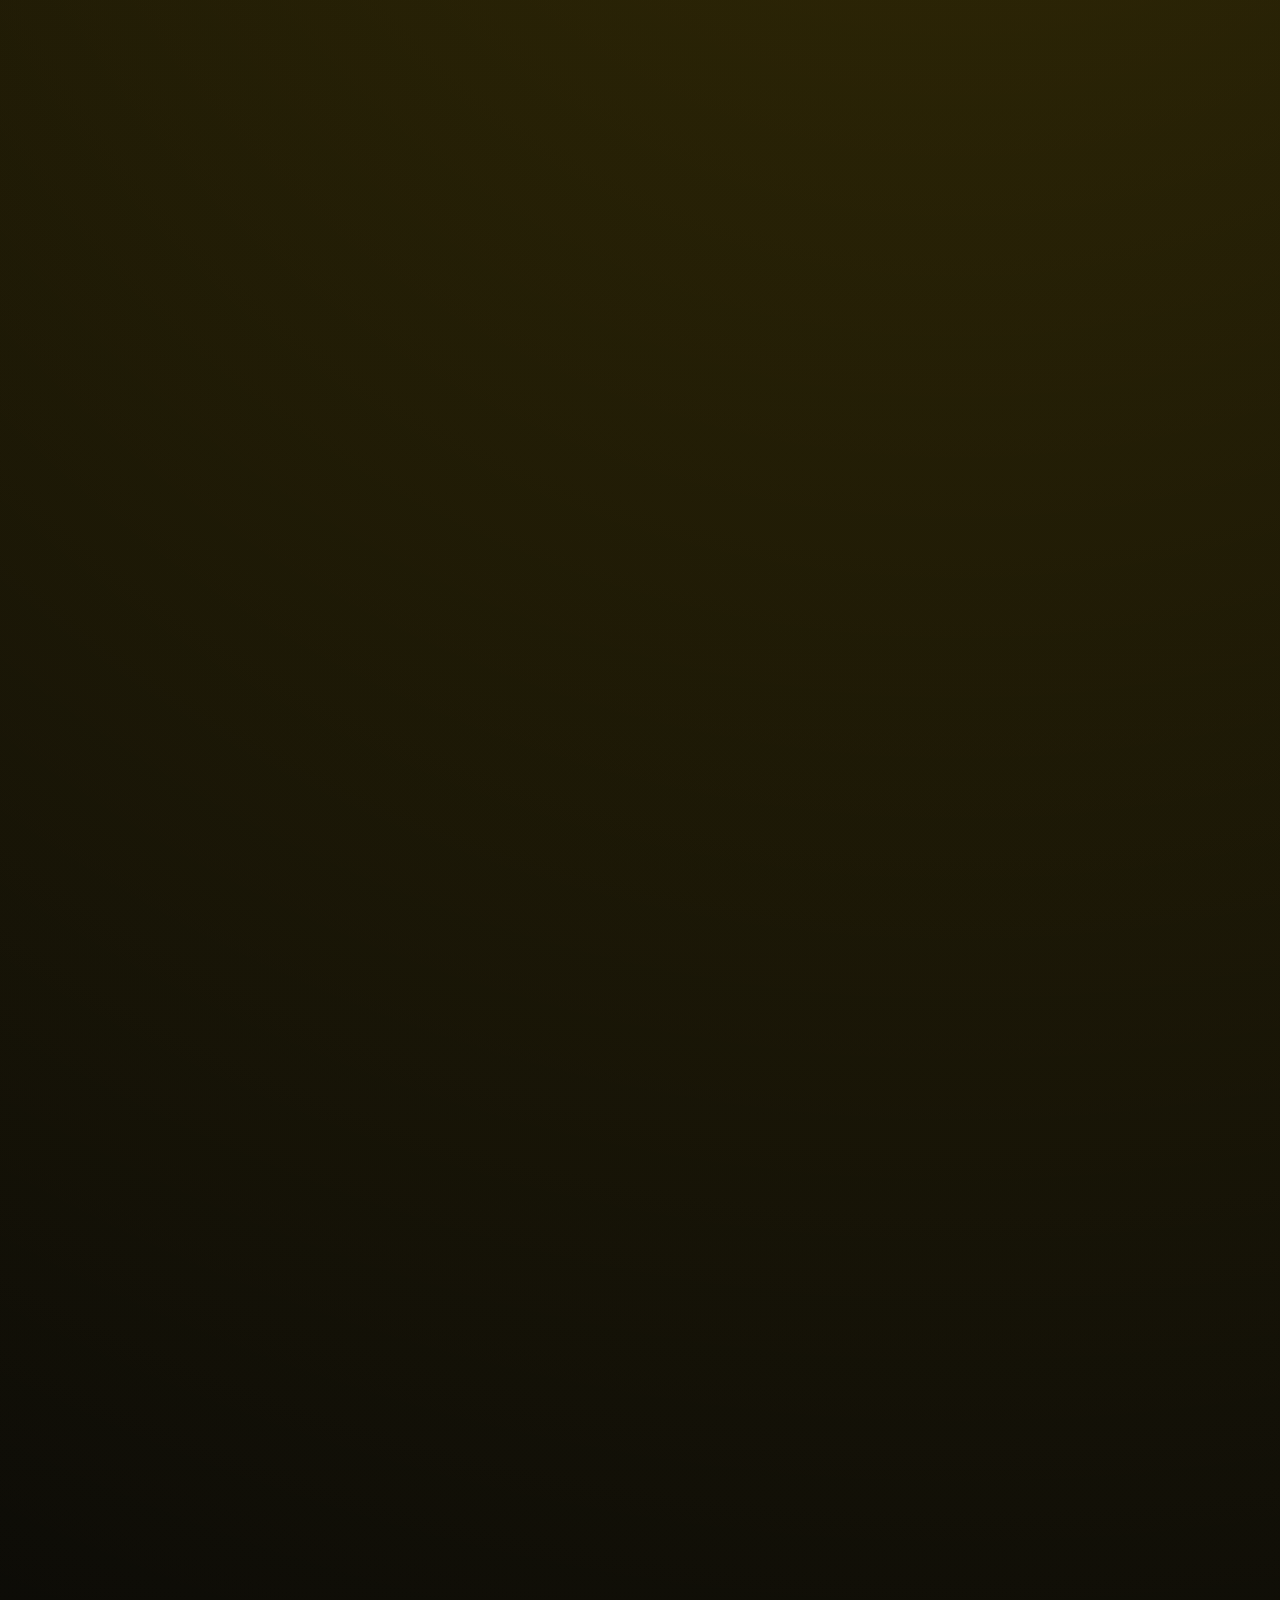
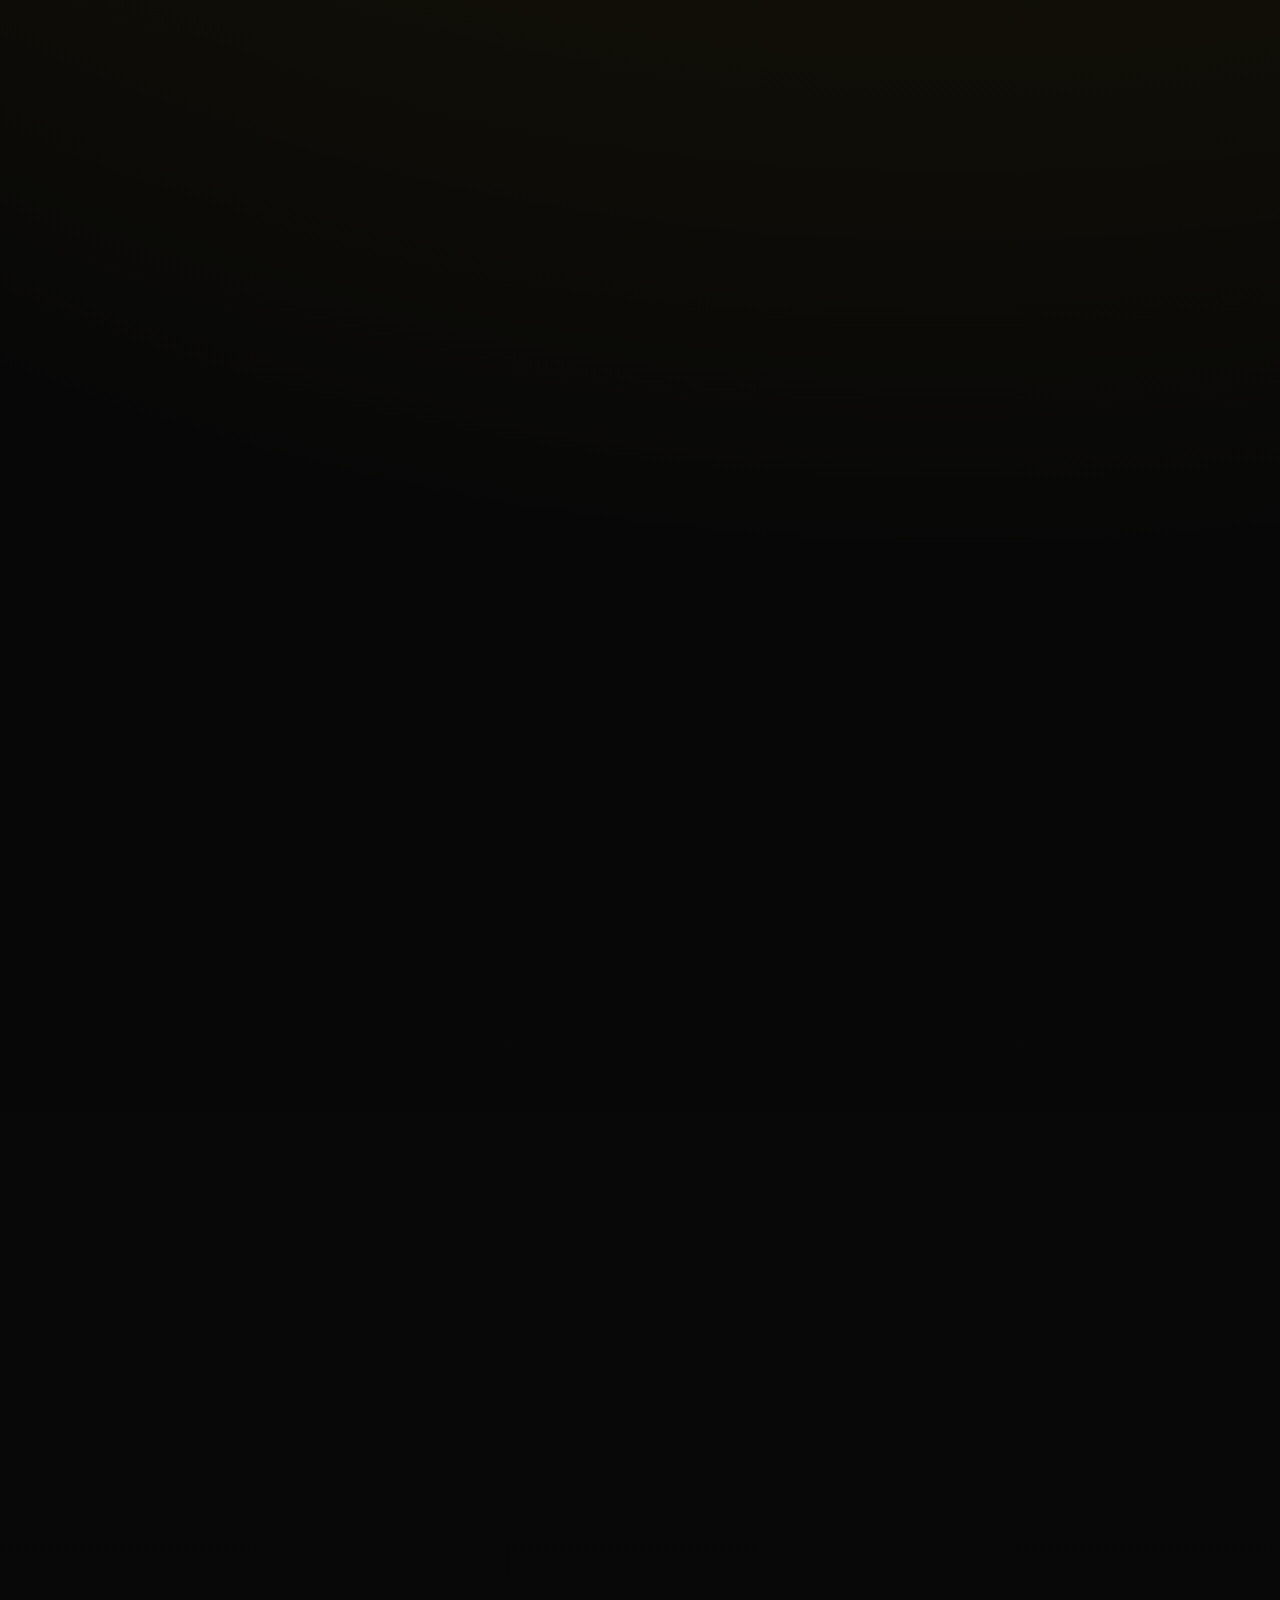
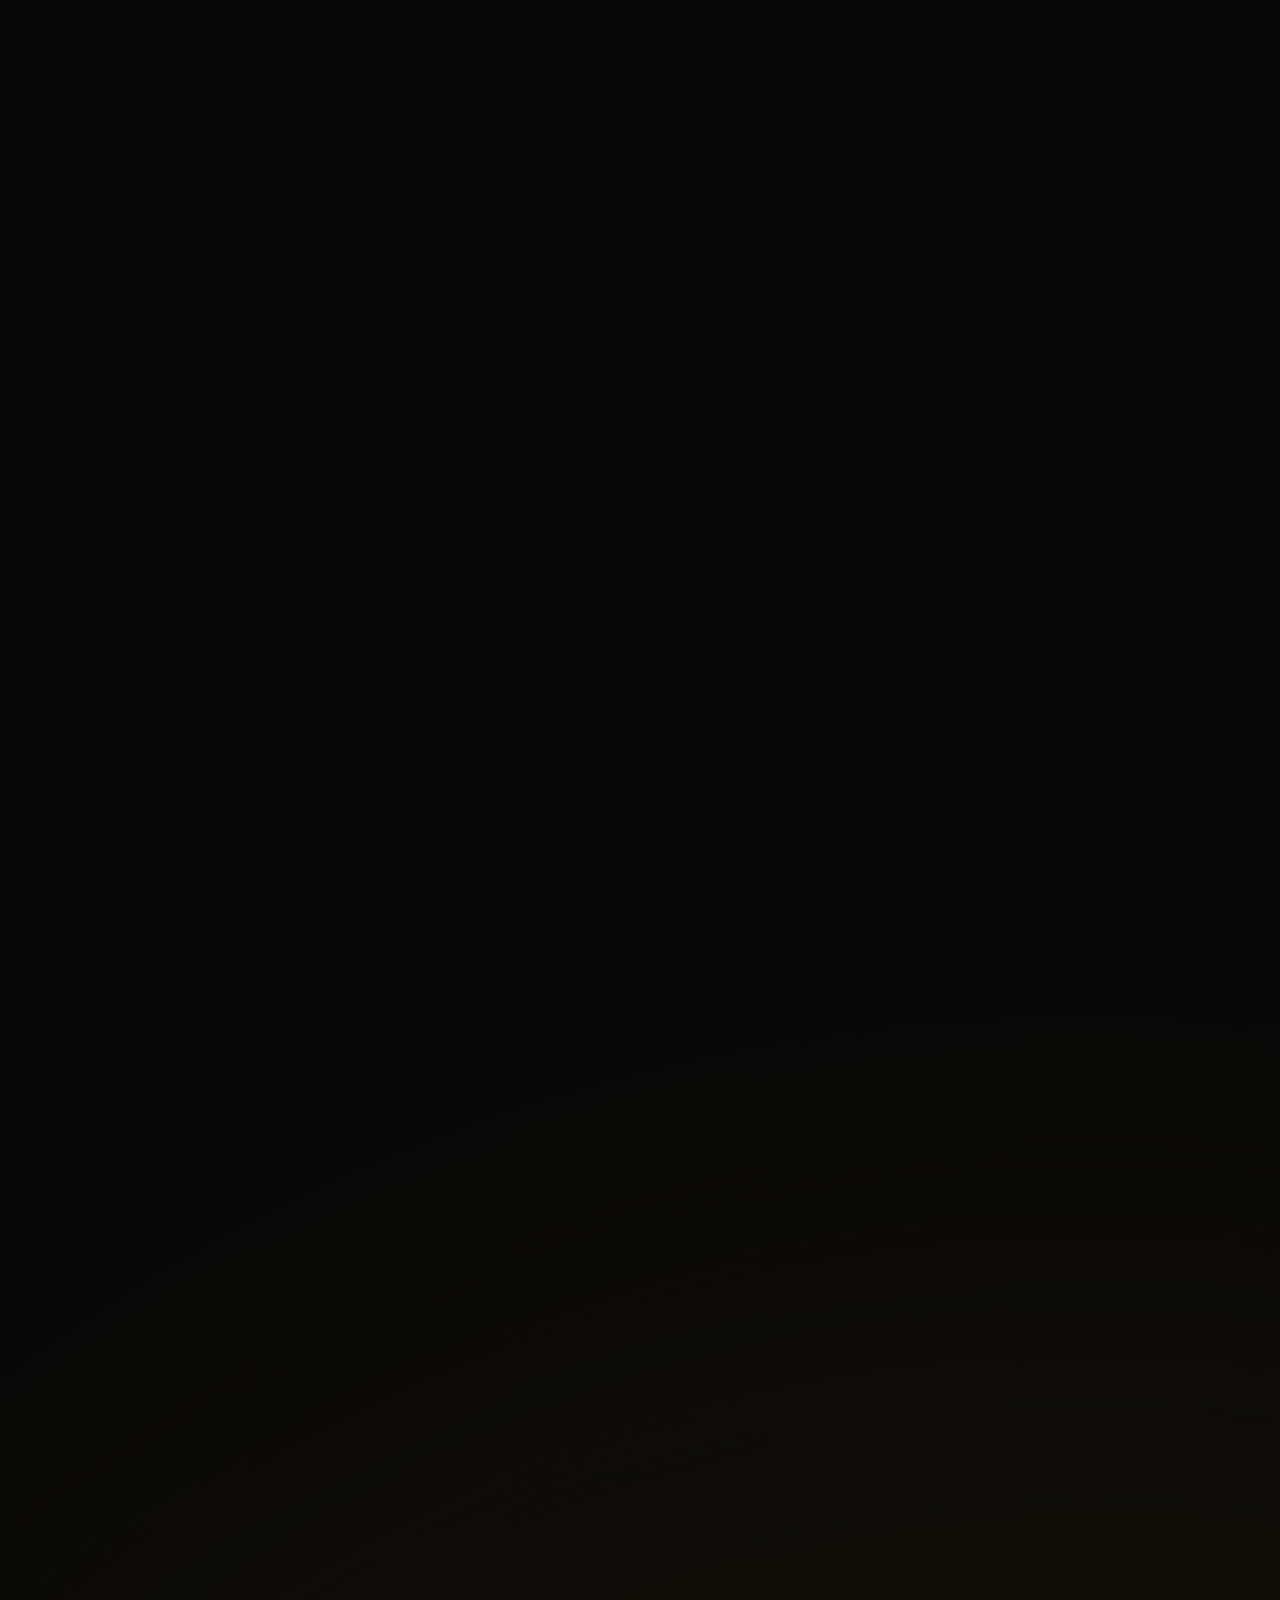
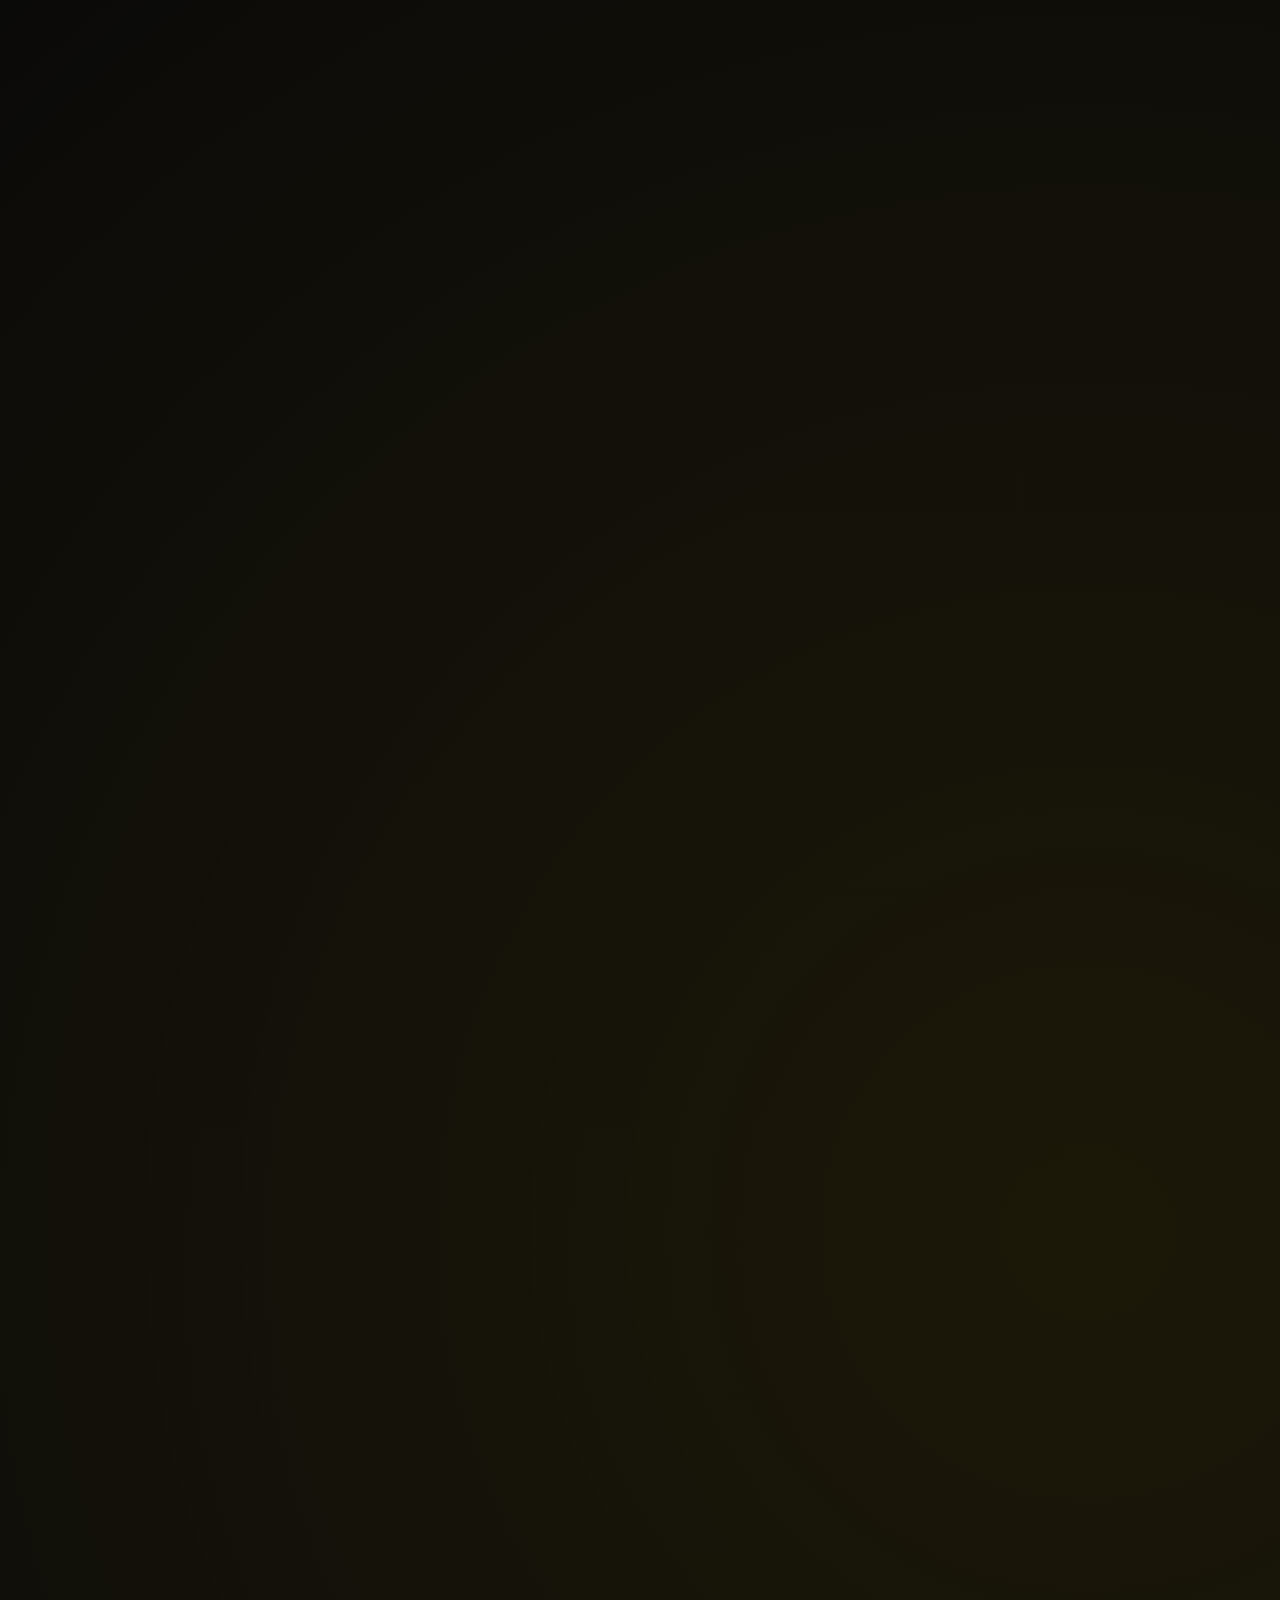
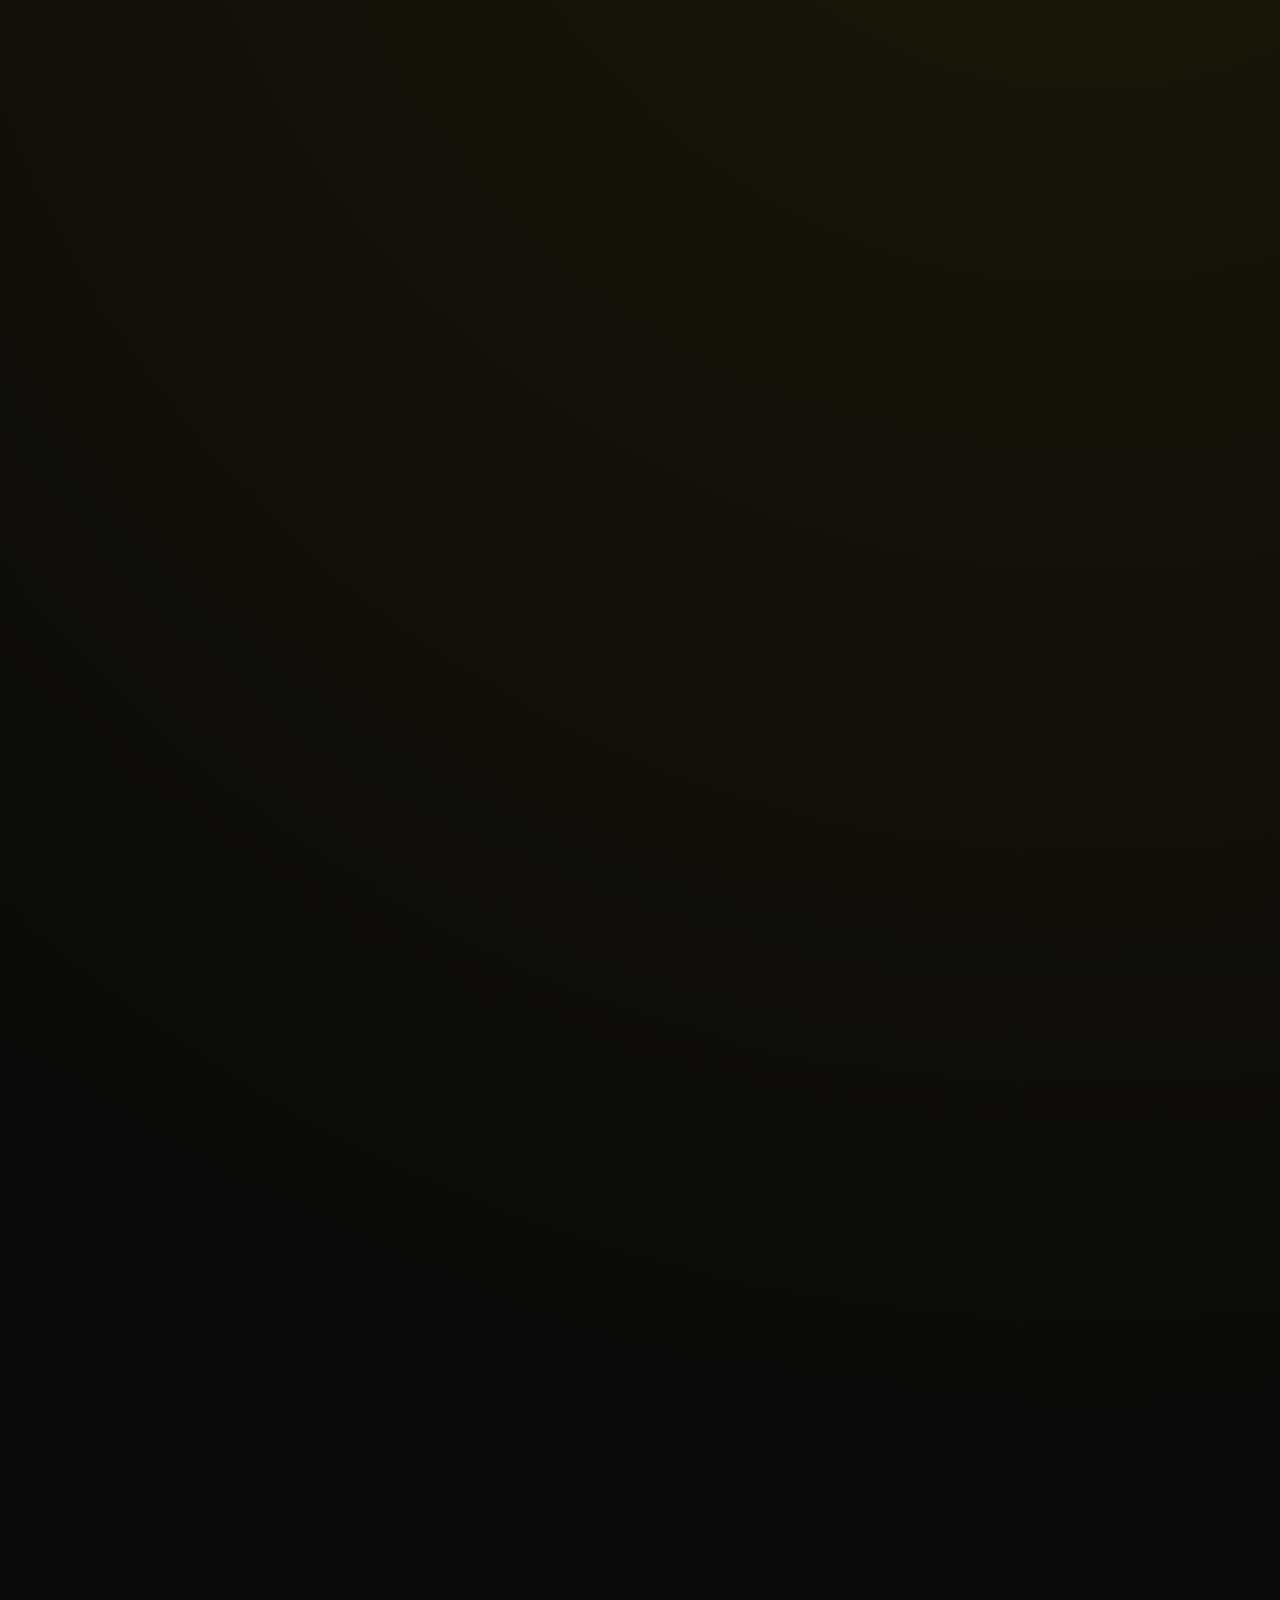
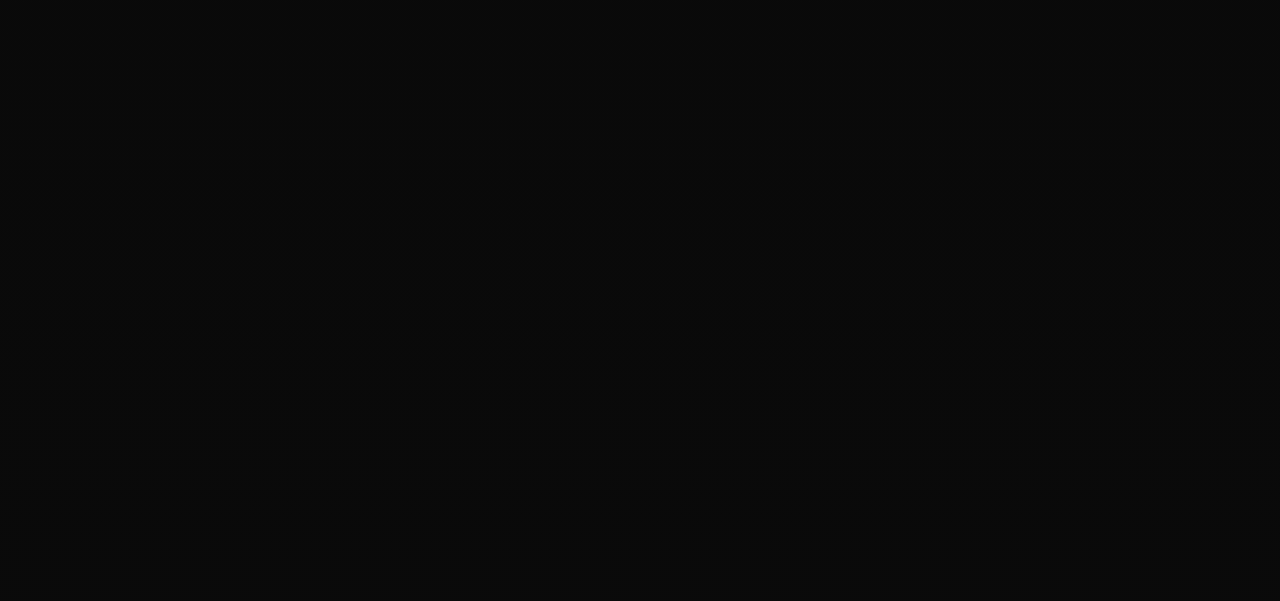
==== commit f0206a6a: "Add branded favicon set across site" ====
--- a/index.html
+++ b/index.html
@@ -13,6 +13,11 @@
   <meta property="og:url" content="https://dragunovlab.github.io/irwd-063/">
   <meta property="og:image" content="https://dragunovlab.github.io/irwd-063/assets/irwd-063-hero-banner.png">
   <meta name="twitter:card" content="summary_large_image">
+  <link rel="icon" href="./assets/favicon.svg" type="image/svg+xml">
+  <link rel="icon" href="./assets/favicon.ico" sizes="any">
+  <link rel="icon" href="./assets/favicon-32.png" type="image/png" sizes="32x32">
+  <link rel="icon" href="./assets/favicon-16.png" type="image/png" sizes="16x16">
+  <link rel="apple-touch-icon" href="./assets/apple-touch-icon.png">
   <link rel="preload" as="image" href="./assets/irwd-063-hero-banner.avif" type="image/avif">
   <link rel="stylesheet" href="./assets/css/style.css">
 </head>
